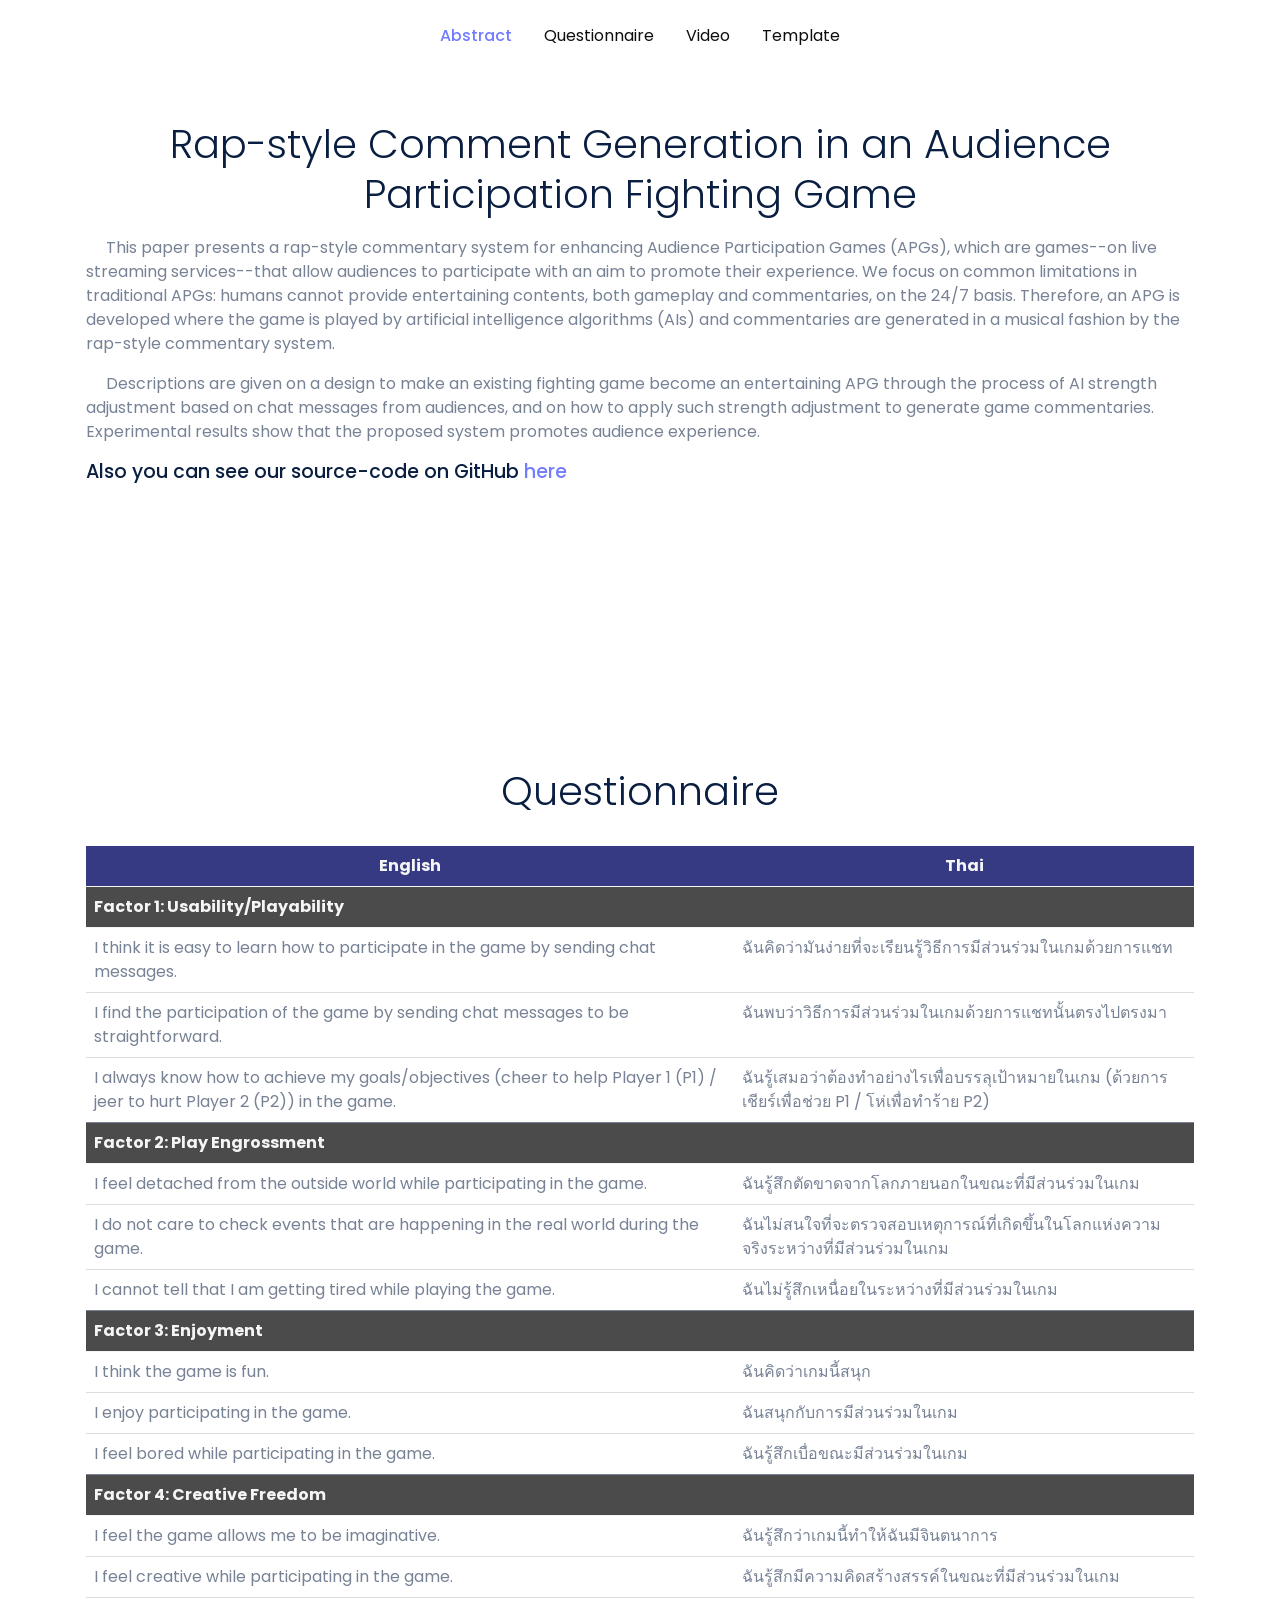
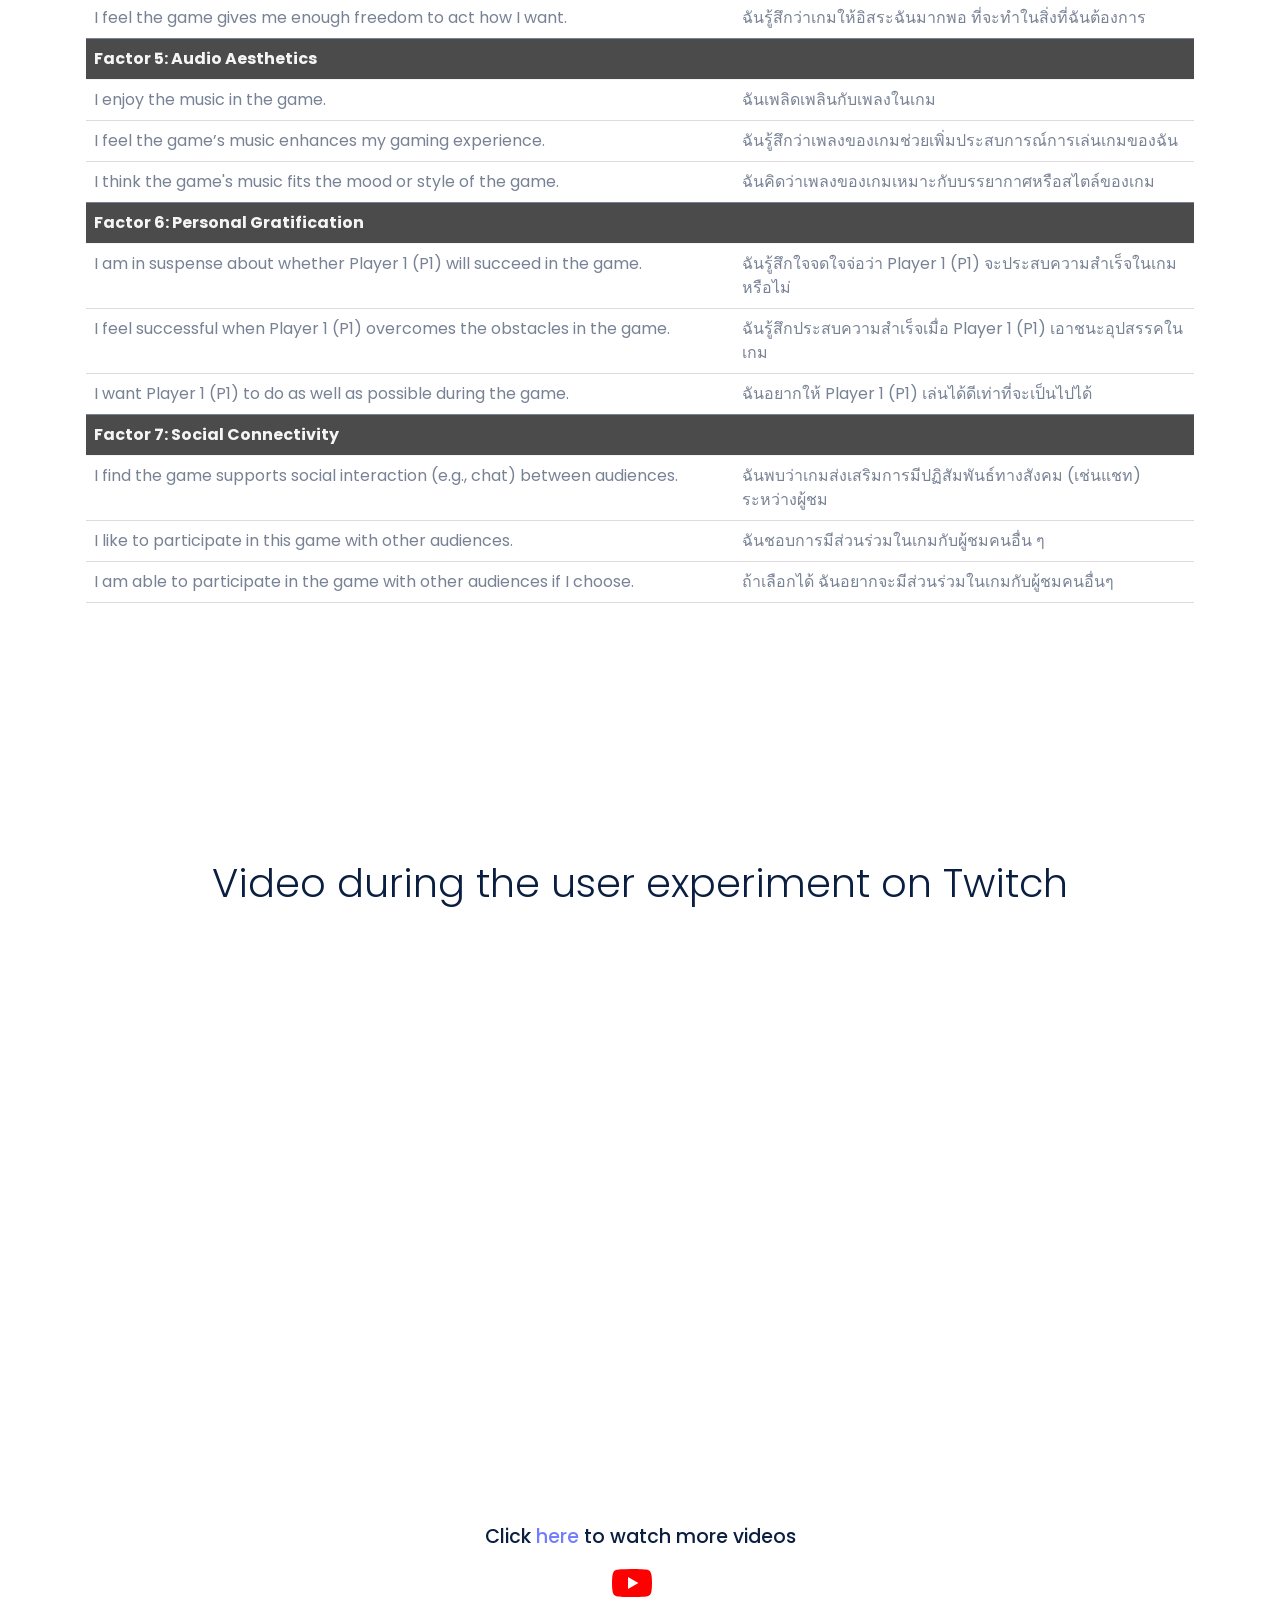
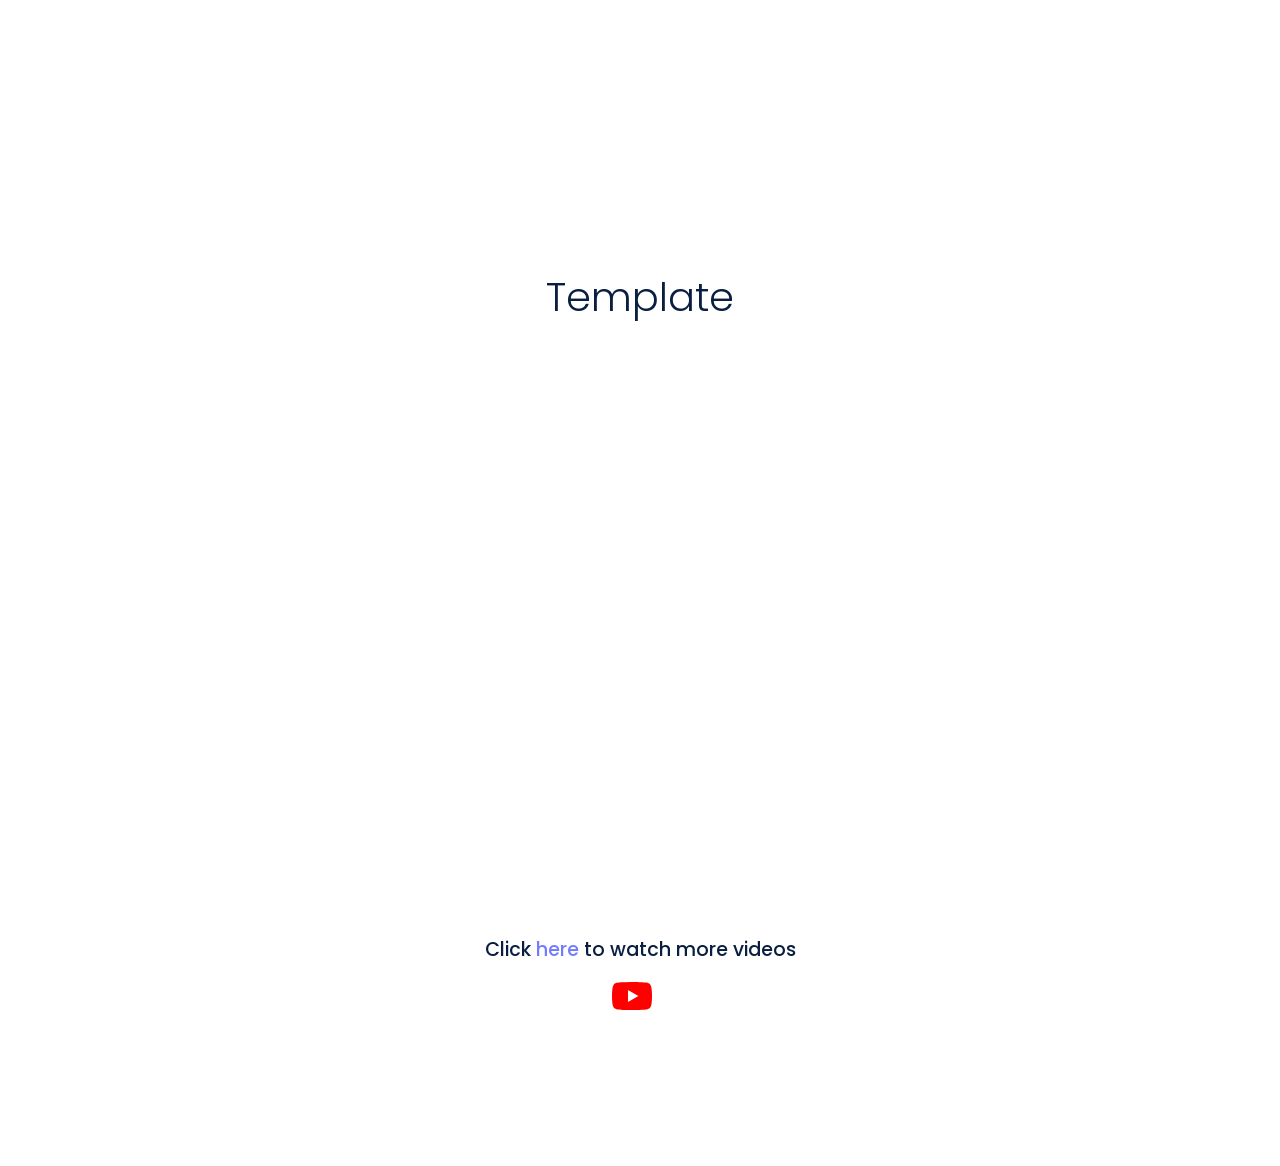
==== public/index.html @ a1d5d47d "Update index.html" ====
<!DOCTYPE html>
<html lang="en-US" dir="ltr">

  <head>
    <meta charset="utf-8">
    <meta http-equiv="X-UA-Compatible" content="IE=edge">
    <meta name="viewport" content="width=device-width, initial-scale=1">


    <!-- ===============================================-->
    <!--    Document Title-->
    <!-- ===============================================-->
    <title>Rap-style Comment Generation</title>


    <!-- ===============================================-->
    <!--    Favicons-->
    <!-- ===============================================-->
    <link rel="apple-touch-icon" sizes="180x180" href="assets/img/icons/LogoMakr-0MIOA2.png">
    <link rel="icon" type="image/png" sizes="32x32" href="assets/img/icons/LogoMakr-0MIOA2.png">
    <link rel="icon" type="image/png" sizes="16x16" href="assets/img/icons/LogoMakr-0MIOA2.png">
    <link rel="shortcut icon" type="image/x-icon" href="assets/img/icons/LogoMakr-0MIOA2.png">
    <link rel="manifest" href="assets/img/favicons/manifest.json">
    <meta name="msapplication-TileImage" content="assets/img/icons/LogoMakr-0MIOA2.png">
    <meta name="theme-color" content="#ffffff">


    <!-- ===============================================-->
    <!--    Stylesheets-->
    <!-- ===============================================-->
    <link href="assets/css/theme.css" rel="stylesheet" />


    

  </head>


  <body>

    <!-- ===============================================-->
    <!--    Main Content-->
    <!-- ===============================================-->
    <main class="main" id="top">
      <nav class="navbar navbar-expand-lg navbar-light fixed-top py-3" data-navbar-on-scroll="data-navbar-on-scroll">
          <button class="navbar-toggler collapsed" type="button" data-bs-toggle="collapse" data-bs-target="#navbarSupportedContent" aria-controls="navbarSupportedContent" aria-expanded="false" aria-label="Toggle navigation"><span class="navbar-toggler-icon"></span></button>
          <div class="collapse navbar-collapse border-top border-lg-0 mt-4 mt-lg-0" id="navbarSupportedContent">
            <ul class="navbar-nav mx-auto pt-2 pt-lg-0 font-base">
              <li class="nav-item px-2" data-anchor="data-anchor"><a class="nav-link fw-medium active" aria-current="page" href="#abstract">Abstract</a></li>
              <li class="nav-item px-2" data-anchor="data-anchor"><a class="nav-link" aria-current="page" href="#guess">Questionnaire</a></li>
              <li class="nav-item px-2" data-anchor="data-anchor"><a class="nav-link" aria-current="page" href="#demo">Video</a></li>
              <li class="nav-item px-2" data-anchor="data-anchor"><a class="nav-link" aria-current="page" href="#template">Template</a></li>
              <!--<li class="nav-item px-2" data-anchor="data-anchor"><a class="nav-link" aria-current="page" href="#result">Result</a></li>-->
            </ul>
          </div>
        </div>
      </nav>
     

      
      
      <!-- ============================================-->
      <!-- <section> begin ============================-->
      <section id="abstract">

        <div class="container">
          <div class="row">
            <div class="col-lg-15 mx-auto text-center mb-4">
              <h5 class="fw-light fs-3 fs-lg-5 lh-sm mb-3">Rap-style Comment Generation in an Audience Participation Fighting Game</h5>
              <p class="mb-3-edit">&emsp; This paper presents a rap-style commentary system for enhancing Audience Participation Games (APGs), which are games--on live streaming services--that allow audiences to participate with an aim to promote their experience. We focus on common limitations in traditional APGs: humans cannot provide entertaining contents, both gameplay and commentaries, on the 24/7 basis. Therefore, an APG is developed where the game is played by artificial intelligence algorithms (AIs) and commentaries are generated in a musical fashion by the rap-style commentary system.</p>
              <p class="mb-3-edit">&emsp; Descriptions are given on a design to make an existing fighting game become an entertaining APG through the process of AI strength adjustment based on chat messages from audiences, and on how to apply such strength adjustment to generate game commentaries. Experimental results show that the proposed system promotes audience experience.</p>
              <h5 class=mb-3-edit>Also you can see our source-code on GitHub <a class="mb-3-edit text-primary" href="https://github.com/thanatTeay/AllAPGsTJ" role="button">here</a> </h5>
              
             
            </div>
          </div>
          
        </div><!-- end of .container-->

      </section>
      <!-- <section> close ============================-->
      <!-- ============================================-->



      <!-- ============================================-->
      <!-- <section> begin ============================-->

      <section id="guess">

        <div class="container">
          <div class="col-lg-15 mx-auto text-center mb-4">
            <h5 class="fw-light fs-3 fs-lg-5 lh-sm mb-3">Questionnaire</h5>
          </div>
          <table class="table">
            <thead class="thead-blue">
              <tr>
                <th scope="col">English</th>
                <th scope="col">Thai</th>
              </tr>
              
            </thead>
            <tbody>
              <thead class="thead-dark">
                <tr>
                  <th scolspan="2" >Factor 1: Usability/Playability</th>
                  <th scolspan="2" class="text-center"></th>
                </tr>
              </thead>
              <tr>
                <td>I think it is easy to learn how to participate in the game by sending chat messages.</td>
                <td>ฉันคิดว่ามันง่ายที่จะเรียนรู้วิธีการมีส่วนร่วมในเกมด้วยการแชท</td>
              </tr>
              <tr>
                <td>I find the participation of the game by sending chat messages to be straightforward.</td>
                <td>ฉันพบว่าวิธีการมีส่วนร่วมในเกมด้วยการแชทนั้นตรงไปตรงมา</td>
              </tr>
              <tr>
                <td>I always know how to achieve my goals/objectives (cheer to help Player 1 (P1) / jeer to hurt Player 2 (P2)) in the game.</td>
                <td>ฉันรู้เสมอว่าต้องทำอย่างไรเพื่อบรรลุเป้าหมายในเกม (ด้วยการเชียร์เพื่อช่วย P1 / โห่เพื่อทำร้าย P2)</td>
              </tr>
            </tbody>

            <thead class="thead-dark">
              <tr>
                <th scolspan="2" >Factor 2: Play Engrossment</th>
                <th scolspan="2" class="text-center"></th>
                  
                
              </tr>
            </thead>
            <tbody>
              
              <tr>
                <td>I feel detached from the outside world while participating in the game.</td>
                <td>ฉันรู้สึกตัดขาดจากโลกภายนอกในขณะที่มีส่วนร่วมในเกม</td>
              </tr>
              <tr>
                <td>I do not care to check events that are happening in the real world during the game.</td>
                <td>ฉันไม่สนใจที่จะตรวจสอบเหตุการณ์ที่เกิดขึ้นในโลกแห่งความจริงระหว่างที่มีส่วนร่วมในเกม</td>
              </tr>
              <tr>
                <td>I cannot tell that I am getting tired while playing the game.</td>
                <td>ฉันไม่รู้สึกเหนื่อยในระหว่างที่มีส่วนร่วมในเกม</td>
              </tr>
            </tbody>


            <thead class="thead-dark">
              <tr>
                <th scolspan="2" >Factor 3: Enjoyment</th>
                <th scolspan="2" class="text-center"></th>
                  
                
              </tr>
            </thead>
            <tbody>
              
              <tr>
                <td>I think the game is fun.</td>
                <td>ฉันคิดว่าเกมนี้สนุก</td>
              </tr>
              <tr>
                <td>I enjoy participating in the game.</td>
                <td>ฉันสนุกกับการมีส่วนร่วมในเกม</td>
              </tr>
              <tr>
                <td>I feel bored while participating in the game.</td>
                <td>ฉันรู้สึกเบื่อขณะมีส่วนร่วมในเกม</td>
              </tr>
            </tbody>


            <thead class="thead-dark">
              <tr>
                <th scolspan="2" >Factor 4: Creative Freedom</th>
                <th scolspan="2" class="text-center"></th>
                  
                
              </tr>
            </thead>
            <tbody>
              
              <tr>
                <td>I feel the game allows me to be imaginative.</td>
                <td>ฉันรู้สึกว่าเกมนี้ทำให้ฉันมีจินตนาการ</td>
              </tr>
              <tr>
                <td>I feel creative while participating in the game.</td>
                <td>ฉันรู้สึกมีความคิดสร้างสรรค์ในขณะที่มีส่วนร่วมในเกม</td>
              </tr>
              <tr>
                <td>I feel the game gives me enough freedom to act how I want.</td>
                <td>ฉันรู้สึกว่าเกมให้อิสระฉันมากพอ ที่จะทำในสิ่งที่ฉันต้องการ</td>
              </tr>
            </tbody>

            <thead class="thead-dark">
              <tr>
                <th scolspan="2" >Factor 5: Audio Aesthetics</th>
                <th scolspan="2" class="text-center"></th>
                  
                
              </tr>
            </thead>
            <tbody>
              
              <tr>
                <td>I enjoy the music in the game.</td>
                <td>ฉันเพลิดเพลินกับเพลงในเกม</td>
              </tr>
              <tr>
                <td>I feel the game’s music enhances my gaming experience.</td>
                <td>ฉันรู้สึกว่าเพลงของเกมช่วยเพิ่มประสบการณ์การเล่นเกมของฉัน</td>
              </tr>
              <tr>
                <td>I think the game's music fits the mood or style of the game.</td>
                <td>ฉันคิดว่าเพลงของเกมเหมาะกับบรรยากาศหรือสไตล์ของเกม</td>
              </tr>
            </tbody>

            <thead class="thead-dark">
              <tr>
                <th scolspan="2" >Factor 6: Personal Gratification</th>
                <th scolspan="2" class="text-center"></th>
                  
                
              </tr>
            </thead>
            <tbody>
              
              <tr>
                <td>I am in suspense about whether Player 1 (P1) will succeed in the game.</td>
                <td>ฉันรู้สึกใจจดใจจ่อว่า Player 1 (P1) จะประสบความสำเร็จในเกมหรือไม่</td>
              </tr>
              <tr>
                <td>I feel successful when Player 1 (P1) overcomes the obstacles in the game.</td>
                <td>ฉันรู้สึกประสบความสำเร็จเมื่อ Player 1 (P1) เอาชนะอุปสรรคในเกม</td>
              </tr>
              <tr>
                <td>I want Player 1 (P1) to do as well as possible during the game.</td>
                <td>ฉันอยากให้ Player 1 (P1) เล่นได้ดีเท่าที่จะเป็นไปได้</td>
              </tr>
            </tbody>


            <thead class="thead-dark">
              <tr>
                <th scolspan="2" >Factor 7: Social Connectivity</th>
                <th scolspan="2" class="text-center"></th>
                  
                
              </tr>
            </thead>
            <tbody>
              
              <tr>
                <td>I find the game supports social interaction (e.g., chat) between audiences.</td>
                <td>ฉันพบว่าเกมส่งเสริมการมีปฏิสัมพันธ์ทางสังคม (เช่นแชท) ระหว่างผู้ชม</td>
              </tr>
              <tr>
                <td>I like to participate in this game with other audiences.</td>
                <td>ฉันชอบการมีส่วนร่วมในเกมกับผู้ชมคนอื่น ๆ</td>
              </tr>
              <tr>
                <td>I am able to participate in the game with other audiences if I choose.</td>
                <td>ถ้าเลือกได้ ฉันอยากจะมีส่วนร่วมในเกมกับผู้ชมคนอื่นๆ</td>
              </tr>
            </tbody>





          </table>

          
            
         

          
          
      



        </div>
        





      </section>







        <!-- <section> close ============================-->
      <!-- ============================================-->








      <!-- ============================================-->
      <!-- <section> begin ============================-->
      <section id="demo">

        <div class="container">
          <div class="row">
            <div class="col-lg-15 mx-auto text-center mb-4">
              <h5 class="fw-light fs-3 fs-lg-5 lh-sm mb-3">Video during the user experiment on Twitch</h5>
              <div class="containerIF">
                <iframe class="responsive-iframe"  src="https://www.youtube.com/embed/rLzp0y1yVis" title="YouTube video player" frameborder="0" allow="accelerometer; autoplay; clipboard-write; encrypted-media; gyroscope; picture-in-picture" allowfullscreen></iframe>              
              </div>
              
             <h5 class=mb-3>Click <a class="mb-3-edit text-primary" href="https://www.youtube.com/watch?v=rLzp0y1yVis&list=PLwrbb0kRyPsl2yajgKRkiQ0qLTjYb5CpH" role="button">here</a> to watch more videos </h5>
            <li class="list-inline-item me-3"><a class="text-decoration-none" href="https://www.youtube.com/watch?v=rLzp0y1yVis&list=PLwrbb0kRyPsl2yajgKRkiQ0qLTjYb5CpH">
              <svg class="bi bi-facebook text-youtube"  xmlns="http://www.w3.org/2000/svg" width="40" height="40" fill="currentColor" class="bi bi-youtube" viewBox="0 0 16 16">
                <path d="M8.051 1.999h.089c.822.003 4.987.033 6.11.335a2.01 2.01 0 0 1 1.415 1.42c.101.38.172.883.22 1.402l.01.104.022.26.008.104c.065.914.073 1.77.074 1.957v.075c-.001.194-.01 1.108-.082 2.06l-.008.105-.009.104c-.05.572-.124 1.14-.235 1.558a2.007 2.007 0 0 1-1.415 1.42c-1.16.312-5.569.334-6.18.335h-.142c-.309 0-1.587-.006-2.927-.052l-.17-.006-.087-.004-.171-.007-.171-.007c-1.11-.049-2.167-.128-2.654-.26a2.007 2.007 0 0 1-1.415-1.419c-.111-.417-.185-.986-.235-1.558L.09 9.82l-.008-.104A31.4 31.4 0 0 1 0 7.68v-.123c.002-.215.01-.958.064-1.778l.007-.103.003-.052.008-.104.022-.26.01-.104c.048-.519.119-1.023.22-1.402a2.007 2.007 0 0 1 1.415-1.42c.487-.13 1.544-.21 2.654-.26l.17-.007.172-.006.086-.003.171-.007A99.788 99.788 0 0 1 7.858 2h.193zM6.4 5.209v4.818l4.157-2.408L6.4 5.209z"/>
              </svg></a></li>
            
            </div>
           
          </div>
          
        </div><!-- end of .container-->

      </section>
      <!-- <section> close ============================-->
      <!-- ============================================-->
    
    
     <!-- ============================================-->
      <!-- <section> begin ============================-->
      <section id="template">

        <div class="container">
          <div class="row">
            <div class="col-lg-15 mx-auto text-center mb-4">
              <h5 class="fw-light fs-3 fs-lg-5 lh-sm mb-3">Template</h5>
              <div class="containerIF">
               <iframe width="1000px" src="https://docs.google.com/spreadsheets/d/e/2PACX-1vSQ8YedOpLpA4Y73E5UTiFCNYZmCq_wXehZNGK25HWAKP5BRof5p75tloUFcWiWsINu8zP2ilio8QFz/pubhtml?widget=true&amp;headers=false"></iframe>             
              </div>
              
             <h5 class=mb-3>Click <a class="mb-3-edit text-primary" href="https://www.youtube.com/watch?v=rLzp0y1yVis&list=PLwrbb0kRyPsl2yajgKRkiQ0qLTjYb5CpH" role="button">here</a> to watch more videos </h5>
            <li class="list-inline-item me-3"><a class="text-decoration-none" href="https://www.youtube.com/watch?v=rLzp0y1yVis&list=PLwrbb0kRyPsl2yajgKRkiQ0qLTjYb5CpH">
              <svg class="bi bi-facebook text-youtube"  xmlns="http://www.w3.org/2000/svg" width="40" height="40" fill="currentColor" class="bi bi-youtube" viewBox="0 0 16 16">
                <path d="M8.051 1.999h.089c.822.003 4.987.033 6.11.335a2.01 2.01 0 0 1 1.415 1.42c.101.38.172.883.22 1.402l.01.104.022.26.008.104c.065.914.073 1.77.074 1.957v.075c-.001.194-.01 1.108-.082 2.06l-.008.105-.009.104c-.05.572-.124 1.14-.235 1.558a2.007 2.007 0 0 1-1.415 1.42c-1.16.312-5.569.334-6.18.335h-.142c-.309 0-1.587-.006-2.927-.052l-.17-.006-.087-.004-.171-.007-.171-.007c-1.11-.049-2.167-.128-2.654-.26a2.007 2.007 0 0 1-1.415-1.419c-.111-.417-.185-.986-.235-1.558L.09 9.82l-.008-.104A31.4 31.4 0 0 1 0 7.68v-.123c.002-.215.01-.958.064-1.778l.007-.103.003-.052.008-.104.022-.26.01-.104c.048-.519.119-1.023.22-1.402a2.007 2.007 0 0 1 1.415-1.42c.487-.13 1.544-.21 2.654-.26l.17-.007.172-.006.086-.003.171-.007A99.788 99.788 0 0 1 7.858 2h.193zM6.4 5.209v4.818l4.157-2.408L6.4 5.209z"/>
              </svg></a></li>
            
            </div>
           
          </div>
          
        </div><!-- end of .container-->

      </section>
      <!-- <section> close ============================-->
      <!-- ============================================-->







      








      




      




    <!-- ===============================================-->
    <!--    JavaScripts-->
    <!-- ===============================================-->
    <script src="vendors/@popperjs/popper.min.js"></script>
    <script src="vendors/bootstrap/bootstrap.min.js"></script>
    <script src="vendors/is/is.min.js"></script>
    <script src="https://polyfill.io/v3/polyfill.min.js?features=window.scroll"></script>
    <script src="assets/js/theme.js"></script>

    <link href="https://fonts.googleapis.com/css2?family=Poppins:wght@200;300;400;500;600;700;800;900&amp;display=swap" rel="stylesheet">
  </body>

</html>
---- public/assets/css/theme.css ----
/* -------------------------------------------------------------------------- */
/*                                 Theme                                      */
/* -------------------------------------------------------------------------- */
/* prettier-ignore */
/* -------------------------------------------------------------------------- */
/*                                  Utilities                                 */
/* -------------------------------------------------------------------------- */
/*-----------------------------------------------
|   Bootstrap Styles
-----------------------------------------------*/
/*!
 * Bootstrap v5.0.0-alpha1 (https://getbootstrap.com/)
 * Copyright 2011-2020 The Bootstrap Authors
 * Copyright 2011-2020 Twitter, Inc.
 * Licensed under MIT (https://github.com/twbs/bootstrap/blob/main/LICENSE)
 */
:root {
  --bs-blue: #717CFF;
  --bs-indigo: #53ACF8;
  --bs-purple: #ad71ff;
  --bs-pink: #ff71c3;
  --bs-red: #ff717c;
  --bs-orange: #ff8125;
  --bs-yellow: #ffee25;
  --bs-green: #5fa500;
  --bs-teal: #00a598;
  --bs-cyan: #3EB8F4;
  --bs-white: #fff;
  --bs-gray: #C3BCC4;
  --bs-gray-dark: #B0A7B2;
  --bs-primary: #717CFF;
  --bs-secondary: #A79CA8;
  --bs-success: #5fa500;
  --bs-info: #3EB8F4;
  --bs-warning: #ffee25;
  --bs-danger: #ff717c;
  --bs-light: #F9FAFD;
  --bs-dark: #44224B;
  --bs-font-sans-serif: "Poppins", "Open Sans", -apple-system, BlinkMacSystemFont, "Segoe UI", "Helvetica Neue", Arial, sans-serif, "Apple Color Emoji", "Segoe UI Emoji", "Segoe UI Symbol";
  --bs-font-monospace: "SFMono-Regular", Menlo, Monaco, Consolas, "Liberation Mono", "Courier New", monospace;
  --bs-gradient: linear-gradient(180deg, rgba(255, 255, 255, 0.15), rgba(255, 255, 255, 0));
}

*,
*::before,
*::after {
  -webkit-box-sizing: border-box;
  box-sizing: border-box;
}

@media (prefers-reduced-motion: no-preference) {
  :root {
    scroll-behavior: smooth;
  }
}
.containerIF {
  position: relative;
  overflow: hidden;
  width: 100%;
  height: 600px;
  padding-right: var(--bs-gutter-x, 1rem);
  padding-left: var(--bs-gutter-x, 1rem);
  margin-right: auto;
  margin-left: auto;
  
  
}

.responsive-iframe {
  top: 0;
  left: 0;
  bottom: 0;
  right: 0;
  width: 100%;
  height: 100%;
}

.thead-dark {
  
    color: #F5F5F5;
    background-color: #4B4B4B;
    border-color: #4B4B4B;
  
}
.thead-blue {
  
  color: #F5F5F5;
  background-color: #353A82;
  border-color: #353A82;
  text-align: center;

}
td, th {
  border: 1px solid black;
  border-collapse: collapse;
}

body {
  margin: 0;
  font-family: "Poppins", -apple-system, BlinkMacSystemFont, "Segoe UI", "Helvetica Neue", Arial, sans-serif, "Apple Color Emoji", "Segoe UI Emoji", "Segoe UI Symbol";
  font-size: 1rem;
  font-weight: 400;
  line-height: 1.5;
  color: #778295;
  background-color: #fff;
  -webkit-text-size-adjust: 100%;
  -webkit-tap-highlight-color: rgba(0, 0, 0, 0);
}

hr {
  margin: 1rem 0;
  color: #DFDBDF;
  background-color: currentColor;
  border: 0;
  opacity: 1;
}

hr:not([size]) {
  height: 1px;
}

h1, .h1, h2, .h2, h3, .h3, h4, .h4, h5, .h5, h6, .h6 {
  margin-top: 0;
  margin-bottom: 0.5rem;
  font-family: "Poppins", "Open Sans", -apple-system, BlinkMacSystemFont, "Segoe UI", "Helvetica Neue", Arial, sans-serif, "Apple Color Emoji", "Segoe UI Emoji", "Segoe UI Symbol";
  font-weight: 500;
  line-height: 1.2;
  color: #091E40;
}

h1, .h1 {
  font-size: calc(1.37383rem + 1.48598vw);
}

@media (min-width: 1200px) {
  h1, .h1 {
    font-size: 2.48832rem;
  }
}

h2, .h2 {
  font-size: calc(1.33236rem + 0.98832vw);
}

@media (min-width: 1200px) {
  h2, .h2 {
    font-size: 2.0736rem;
  }
}

h3, .h3 {
  font-size: calc(1.2978rem + 0.5736vw);
}

@media (min-width: 1200px) {
  h3, .h3 {
    font-size: 1.728rem;
  }
}

h4, .h4 {
  font-size: calc(1.269rem + 0.228vw);
}

@media (min-width: 1200px) {
  h4, .h4 {
    font-size: 1.44rem;
  }
}

h5, .h5 {
  font-size: 1.2rem;
}

h6, .h6 {
  font-size: 0.83333rem;
}

p {
  margin-top: 0;
  margin-bottom: 1rem;
}

abbr[title],
abbr[data-bs-original-title] {
  -webkit-text-decoration: underline dotted;
  text-decoration: underline dotted;
  cursor: help;
  -webkit-text-decoration-skip-ink: none;
  text-decoration-skip-ink: none;
}

address {
  margin-bottom: 1rem;
  font-style: normal;
  line-height: inherit;
}

ol,
ul {
  padding-left: 2rem;
}

ol,
ul,
dl {
  margin-top: 0;
  margin-bottom: 1rem;
}

ol ol,
ul ul,
ol ul,
ul ol {
  margin-bottom: 0;
}

dt {
  font-weight: 700;
}

dd {
  margin-bottom: .5rem;
  margin-left: 0;
}

blockquote {
  margin: 0 0 1rem;
}

b,
strong {
  font-weight: 800;
}

small, .small {
  font-size: 75%;
}

mark, .mark {
  padding: 0.2em;
  background-color: #fcf8e3;
}

sub,
sup {
  position: relative;
  font-size: 0.75em;
  line-height: 0;
  vertical-align: baseline;
}

sub {
  bottom: -.25em;
}

sup {
  top: -.5em;
}

a {
  color: #717CFF;
  text-decoration: none;
}

a:hover {
  color: #5a63cc;
  text-decoration: underline;
}

a:not([href]):not([class]), a:not([href]):not([class]):hover {
  color: inherit;
  text-decoration: none;
}

pre,
code,
kbd,
samp {
  font-family: var(--bs-font-monospace);
  font-size: 1em;
  direction: ltr /* rtl:ignore */;
  unicode-bidi: bidi-override;
}

pre {
  display: block;
  margin-top: 0;
  margin-bottom: 1rem;
  overflow: auto;
  font-size: 75%;
}

pre code {
  font-size: inherit;
  color: inherit;
  word-break: normal;
}

code {
  font-size: 75%;
  color: #ff71c3;
  word-wrap: break-word;
}

a > code {
  color: inherit;
}

kbd {
  padding: 0.2rem 0.4rem;
  font-size: 75%;
  color: #fff;
  background-color: #A79CA8;
  border-radius: 0.625rem;
}

kbd kbd {
  padding: 0;
  font-size: 1em;
  font-weight: 700;
}

figure {
  margin: 0 0 1rem;
}

img,
svg {
  vertical-align: middle;
}

table {
  caption-side: bottom;
  border-collapse: collapse;
}

caption {
  padding-top: 0.5rem;
  padding-bottom: 0.5rem;
  color: #CCC6CD;
  text-align: left;
}

th {
  text-align: inherit;
  text-align: -webkit-match-parent;
}

thead,
tbody,
tfoot,
tr,
td,
th {
  border-color: inherit;
  border-style: solid;
  border-width: 0;
}

label {
  display: inline-block;
}

button {
  border-radius: 0;
}

button:focus:not(:focus-visible) {
  outline: 0;
}

input,
button,
select,
optgroup,
textarea {
  margin: 0;
  font-family: inherit;
  font-size: inherit;
  line-height: inherit;
}

button,
select {
  text-transform: none;
}

[role="button"] {
  cursor: pointer;
}

select {
  word-wrap: normal;
}

select:disabled {
  opacity: 1;
}

[list]::-webkit-calendar-picker-indicator {
  display: none;
}

button,
[type="button"],
[type="reset"],
[type="submit"] {
  -webkit-appearance: button;
}

button:not(:disabled),
[type="button"]:not(:disabled),
[type="reset"]:not(:disabled),
[type="submit"]:not(:disabled) {
  cursor: pointer;
}

::-moz-focus-inner {
  padding: 0;
  border-style: none;
}

textarea {
  resize: vertical;
}

fieldset {
  min-width: 0;
  padding: 0;
  margin: 0;
  border: 0;
}

legend {
  float: left;
  width: 100%;
  padding: 0;
  margin-bottom: 0.5rem;
  font-size: calc(1.275rem + 0.3vw);
  line-height: inherit;
}

@media (min-width: 1200px) {
  legend {
    font-size: 1.5rem;
  }
}

legend + * {
  clear: left;
}

::-webkit-datetime-edit-fields-wrapper,
::-webkit-datetime-edit-text,
::-webkit-datetime-edit-minute,
::-webkit-datetime-edit-hour-field,
::-webkit-datetime-edit-day-field,
::-webkit-datetime-edit-month-field,
::-webkit-datetime-edit-year-field {
  padding: 0;
}

::-webkit-inner-spin-button {
  height: auto;
}

[type="search"] {
  outline-offset: -2px;
  -webkit-appearance: textfield;
}

/* rtl:raw:
[type="tel"],
[type="url"],
[type="email"],
[type="number"] {
  direction: ltr;
}
*/
::-webkit-search-decoration {
  -webkit-appearance: none;
}

::-webkit-color-swatch-wrapper {
  padding: 0;
}

::file-selector-button {
  font: inherit;
}

::-webkit-file-upload-button {
  font: inherit;
  -webkit-appearance: button;
}

output {
  display: inline-block;
}

iframe {
  border: 0;
}

summary {
  display: list-item;
  cursor: pointer;
}

progress {
  vertical-align: baseline;
}

[hidden] {
  display: none !important;
}

.lead {
  font-size: 1.2rem;
  font-weight: 400;
}

.display-1 {
  font-size: calc(1.55498rem + 3.65978vw);
  font-weight: 900;
  line-height: 1;
}

@media (min-width: 1200px) {
  .display-1 {
    font-size: 4.29982rem;
  }
}

.display-2 {
  font-size: calc(1.48332rem + 2.79982vw);
  font-weight: 900;
  line-height: 1;
}

@media (min-width: 1200px) {
  .display-2 {
    font-size: 3.58318rem;
  }
}

.display-3 {
  font-size: calc(1.4236rem + 2.08318vw);
  font-weight: 900;
  line-height: 1;
}

@media (min-width: 1200px) {
  .display-3 {
    font-size: 2.98598rem;
  }
}

.display-4 {
  font-size: calc(1.37383rem + 1.48598vw);
  font-weight: 900;
  line-height: 1;
}

@media (min-width: 1200px) {
  .display-4 {
    font-size: 2.48832rem;
  }
}

.display-5 {
  font-size: calc(1.33236rem + 0.98832vw);
  font-weight: 900;
  line-height: 1;
}

@media (min-width: 1200px) {
  .display-5 {
    font-size: 2.0736rem;
  }
}

.display-6 {
  font-size: calc(1.2978rem + 0.5736vw);
  font-weight: 900;
  line-height: 1;
}

@media (min-width: 1200px) {
  .display-6 {
    font-size: 1.728rem;
  }
}

.list-unstyled {
  padding-left: 0;
  list-style: none;
}

.list-inline {
  padding-left: 0;
  list-style: none;
}

.list-inline-item {
  display: inline-block;
}

.list-inline-item:not(:last-child) {
  margin-right: 0.5rem;
}

.initialism {
  font-size: 75%;
  text-transform: uppercase;
}

.blockquote {
  margin-bottom: 1rem;
  font-size: 1.2rem;
}

.blockquote > :last-child {
  margin-bottom: 0;
}

.blockquote-footer {
  margin-top: -1rem;
  margin-bottom: 1rem;
  font-size: 75%;
  color: #C3BCC4;
}

.blockquote-footer::before {
  content: "\2014\00A0";
}

.img-fluid {
  max-width: 100%;
  height: auto;
}

.img-thumbnail {
  padding: 0.25rem;
  background-color: #fff;
  border: 1px solid #DFDBDF;
  border-radius: 0.25rem;
  max-width: 100%;
  height: auto;
}

.figure {
  display: inline-block;
}

.figure-img {
  margin-bottom: 0.5rem;
  line-height: 1;
}

.figure-caption {
  font-size: 75%;
  color: #C3BCC4;
}

.container,
.container-fluid,
.container-sm,
.container-md,
.container-lg,
.container-xl,
.container-xxl {
  width: 100%;
  padding-right: var(--bs-gutter-x, 1rem);
  padding-left: var(--bs-gutter-x, 1rem);
  margin-right: auto;
  margin-left: auto;
  
}


@media (max-width: 576px) {
  .containerIF{
    max-height: 200px;
  }
  .container, .container-sm {
    max-width: 540px;
  }
}

@media (min-width: 768px) {
  .container, .container-sm, .container-md {
    max-width: 720px;
  }
}

@media (min-width: 992px) {
  .container, .container-sm, .container-md, .container-lg {
    max-width: 960px;
  }
}

@media (min-width: 1200px) {
  .container, .container-sm, .container-md, .container-lg, .container-xl {
    max-width: 1140px;
  }
}

@media (min-width: 1540px) {
  .container, .container-sm, .container-md, .container-lg, .container-xl, .container-xxl {
    max-width: 1480px;
  }
}

.row {
  --bs-gutter-x: 2rem;
  --bs-gutter-y: 0;
  display: -webkit-box;
  display: -ms-flexbox;
  display: flex;
  -ms-flex-wrap: wrap;
  flex-wrap: wrap;
  margin-top: calc(var(--bs-gutter-y) * -1);
  margin-right: calc(var(--bs-gutter-x) / -2);
  margin-left: calc(var(--bs-gutter-x) / -2);
}

.row > * {
  -ms-flex-negative: 0;
  flex-shrink: 0;
  width: 100%;
  max-width: 100%;
  padding-right: calc(var(--bs-gutter-x) / 2);
  padding-left: calc(var(--bs-gutter-x) / 2);
  margin-top: var(--bs-gutter-y);
}

.col {
  -webkit-box-flex: 1;
  -ms-flex: 1 0 0%;
  flex: 1 0 0%;
}

.row-cols-auto > * {
  -webkit-box-flex: 0;
  -ms-flex: 0 0 auto;
  flex: 0 0 auto;
  width: auto;
}

.row-cols-1 > * {
  -webkit-box-flex: 0;
  -ms-flex: 0 0 auto;
  flex: 0 0 auto;
  width: 100%;
}

.row-cols-2 > * {
  -webkit-box-flex: 0;
  -ms-flex: 0 0 auto;
  flex: 0 0 auto;
  width: 50%;
}

.row-cols-3 > * {
  -webkit-box-flex: 0;
  -ms-flex: 0 0 auto;
  flex: 0 0 auto;
  width: 33.33333%;
}

.row-cols-4 > * {
  -webkit-box-flex: 0;
  -ms-flex: 0 0 auto;
  flex: 0 0 auto;
  width: 25%;
}

.row-cols-5 > * {
  -webkit-box-flex: 0;
  -ms-flex: 0 0 auto;
  flex: 0 0 auto;
  width: 20%;
}

.row-cols-6 > * {
  -webkit-box-flex: 0;
  -ms-flex: 0 0 auto;
  flex: 0 0 auto;
  width: 16.66667%;
}

.col-auto {
  -webkit-box-flex: 0;
  -ms-flex: 0 0 auto;
  flex: 0 0 auto;
  width: auto;
}

.col-1 {
  -webkit-box-flex: 0;
  -ms-flex: 0 0 auto;
  flex: 0 0 auto;
  width: 8.33333%;
}

.col-2 {
  -webkit-box-flex: 0;
  -ms-flex: 0 0 auto;
  flex: 0 0 auto;
  width: 16.66667%;
}

.col-3 {
  -webkit-box-flex: 0;
  -ms-flex: 0 0 auto;
  flex: 0 0 auto;
  width: 25%;
}

.col-4 {
  -webkit-box-flex: 0;
  -ms-flex: 0 0 auto;
  flex: 0 0 auto;
  width: 33.33333%;
}

.col-5 {
  -webkit-box-flex: 0;
  -ms-flex: 0 0 auto;
  flex: 0 0 auto;
  width: 41.66667%;
}

.col-6 {
  -webkit-box-flex: 0;
  -ms-flex: 0 0 auto;
  flex: 0 0 auto;
  width: 50%;
}

.col-7 {
  -webkit-box-flex: 0;
  -ms-flex: 0 0 auto;
  flex: 0 0 auto;
  width: 58.33333%;
}

.col-8 {
  -webkit-box-flex: 0;
  -ms-flex: 0 0 auto;
  flex: 0 0 auto;
  width: 66.66667%;
}

.col-9 {
  -webkit-box-flex: 0;
  -ms-flex: 0 0 auto;
  flex: 0 0 auto;
  width: 75%;
}

.col-10 {
  -webkit-box-flex: 0;
  -ms-flex: 0 0 auto;
  flex: 0 0 auto;
  width: 83.33333%;
}

.col-11 {
  -webkit-box-flex: 0;
  -ms-flex: 0 0 auto;
  flex: 0 0 auto;
  width: 91.66667%;
}

.col-12 {
  -webkit-box-flex: 0;
  -ms-flex: 0 0 auto;
  flex: 0 0 auto;
  width: 100%;
}

.offset-1 {
  margin-left: 8.33333%;
}

.offset-2 {
  margin-left: 16.66667%;
}

.offset-3 {
  margin-left: 25%;
}

.offset-4 {
  margin-left: 33.33333%;
}

.offset-5 {
  margin-left: 41.66667%;
}

.offset-6 {
  margin-left: 50%;
}

.offset-7 {
  margin-left: 58.33333%;
}

.offset-8 {
  margin-left: 66.66667%;
}

.offset-9 {
  margin-left: 75%;
}

.offset-10 {
  margin-left: 83.33333%;
}

.offset-11 {
  margin-left: 91.66667%;
}

.g-0,
.gx-0 {
  --bs-gutter-x: 0;
}

.g-0,
.gy-0 {
  --bs-gutter-y: 0;
}

.g-1,
.gx-1 {
  --bs-gutter-x: 0.25rem;
}

.g-1,
.gy-1 {
  --bs-gutter-y: 0.25rem;
}

.g-2,
.gx-2 {
  --bs-gutter-x: 0.5rem;
}

.g-2,
.gy-2 {
  --bs-gutter-y: 0.5rem;
}

.g-3,
.gx-3 {
  --bs-gutter-x: 1rem;
}

.g-3,
.gy-3 {
  --bs-gutter-y: 1rem;
}

.g-4,
.gx-4 {
  --bs-gutter-x: 1.8rem;
}

.g-4,
.gy-4 {
  --bs-gutter-y: 1.8rem;
}

.g-5,
.gx-5 {
  --bs-gutter-x: 3rem;
}

.g-5,
.gy-5 {
  --bs-gutter-y: 3rem;
}

.g-6,
.gx-6 {
  --bs-gutter-x: 4rem;
}

.g-6,
.gy-6 {
  --bs-gutter-y: 4rem;
}

.g-7,
.gx-7 {
  --bs-gutter-x: 5rem;
}

.g-7,
.gy-7 {
  --bs-gutter-y: 5rem;
}

.g-8,
.gx-8 {
  --bs-gutter-x: 7.5rem;
}

.g-8,
.gy-8 {
  --bs-gutter-y: 7.5rem;
}

.g-9,
.gx-9 {
  --bs-gutter-x: 10rem;
}

.g-9,
.gy-9 {
  --bs-gutter-y: 10rem;
}

.g-10,
.gx-10 {
  --bs-gutter-x: 12.5rem;
}

.g-10,
.gy-10 {
  --bs-gutter-y: 12.5rem;
}

.g-11,
.gx-11 {
  --bs-gutter-x: 15rem;
}

.g-11,
.gy-11 {
  --bs-gutter-y: 15rem;
}

@media (min-width: 576px) {
  .col-sm {
    -webkit-box-flex: 1;
    -ms-flex: 1 0 0%;
    flex: 1 0 0%;
  }
  .row-cols-sm-auto > * {
    -webkit-box-flex: 0;
    -ms-flex: 0 0 auto;
    flex: 0 0 auto;
    width: auto;
  }
  .row-cols-sm-1 > * {
    -webkit-box-flex: 0;
    -ms-flex: 0 0 auto;
    flex: 0 0 auto;
    width: 100%;
  }
  .row-cols-sm-2 > * {
    -webkit-box-flex: 0;
    -ms-flex: 0 0 auto;
    flex: 0 0 auto;
    width: 50%;
  }
  .row-cols-sm-3 > * {
    -webkit-box-flex: 0;
    -ms-flex: 0 0 auto;
    flex: 0 0 auto;
    width: 33.33333%;
  }
  .row-cols-sm-4 > * {
    -webkit-box-flex: 0;
    -ms-flex: 0 0 auto;
    flex: 0 0 auto;
    width: 25%;
  }
  .row-cols-sm-5 > * {
    -webkit-box-flex: 0;
    -ms-flex: 0 0 auto;
    flex: 0 0 auto;
    width: 20%;
  }
  .row-cols-sm-6 > * {
    -webkit-box-flex: 0;
    -ms-flex: 0 0 auto;
    flex: 0 0 auto;
    width: 16.66667%;
  }
  .col-sm-auto {
    -webkit-box-flex: 0;
    -ms-flex: 0 0 auto;
    flex: 0 0 auto;
    width: auto;
  }
  .col-sm-1 {
    -webkit-box-flex: 0;
    -ms-flex: 0 0 auto;
    flex: 0 0 auto;
    width: 8.33333%;
  }
  .col-sm-2 {
    -webkit-box-flex: 0;
    -ms-flex: 0 0 auto;
    flex: 0 0 auto;
    width: 16.66667%;
  }
  .col-sm-3 {
    -webkit-box-flex: 0;
    -ms-flex: 0 0 auto;
    flex: 0 0 auto;
    width: 25%;
  }
  .col-sm-4 {
    -webkit-box-flex: 0;
    -ms-flex: 0 0 auto;
    flex: 0 0 auto;
    width: 33.33333%;
  }
  .col-sm-5 {
    -webkit-box-flex: 0;
    -ms-flex: 0 0 auto;
    flex: 0 0 auto;
    width: 41.66667%;
  }
  .col-sm-6 {
    -webkit-box-flex: 0;
    -ms-flex: 0 0 auto;
    flex: 0 0 auto;
    width: 50%;
  }
  .col-sm-7 {
    -webkit-box-flex: 0;
    -ms-flex: 0 0 auto;
    flex: 0 0 auto;
    width: 58.33333%;
  }
  .col-sm-8 {
    -webkit-box-flex: 0;
    -ms-flex: 0 0 auto;
    flex: 0 0 auto;
    width: 66.66667%;
  }
  .col-sm-9 {
    -webkit-box-flex: 0;
    -ms-flex: 0 0 auto;
    flex: 0 0 auto;
    width: 75%;
  }
  .col-sm-10 {
    -webkit-box-flex: 0;
    -ms-flex: 0 0 auto;
    flex: 0 0 auto;
    width: 83.33333%;
  }
  .col-sm-11 {
    -webkit-box-flex: 0;
    -ms-flex: 0 0 auto;
    flex: 0 0 auto;
    width: 91.66667%;
  }
  .col-sm-12 {
    -webkit-box-flex: 0;
    -ms-flex: 0 0 auto;
    flex: 0 0 auto;
    width: 100%;
  }
  .offset-sm-0 {
    margin-left: 0;
  }
  .offset-sm-1 {
    margin-left: 8.33333%;
  }
  .offset-sm-2 {
    margin-left: 16.66667%;
  }
  .offset-sm-3 {
    margin-left: 25%;
  }
  .offset-sm-4 {
    margin-left: 33.33333%;
  }
  .offset-sm-5 {
    margin-left: 41.66667%;
  }
  .offset-sm-6 {
    margin-left: 50%;
  }
  .offset-sm-7 {
    margin-left: 58.33333%;
  }
  .offset-sm-8 {
    margin-left: 66.66667%;
  }
  .offset-sm-9 {
    margin-left: 75%;
  }
  .offset-sm-10 {
    margin-left: 83.33333%;
  }
  .offset-sm-11 {
    margin-left: 91.66667%;
  }
  .g-sm-0,
  .gx-sm-0 {
    --bs-gutter-x: 0;
  }
  .g-sm-0,
  .gy-sm-0 {
    --bs-gutter-y: 0;
  }
  .g-sm-1,
  .gx-sm-1 {
    --bs-gutter-x: 0.25rem;
  }
  .g-sm-1,
  .gy-sm-1 {
    --bs-gutter-y: 0.25rem;
  }
  .g-sm-2,
  .gx-sm-2 {
    --bs-gutter-x: 0.5rem;
  }
  .g-sm-2,
  .gy-sm-2 {
    --bs-gutter-y: 0.5rem;
  }
  .g-sm-3,
  .gx-sm-3 {
    --bs-gutter-x: 1rem;
  }
  .g-sm-3,
  .gy-sm-3 {
    --bs-gutter-y: 1rem;
  }
  .g-sm-4,
  .gx-sm-4 {
    --bs-gutter-x: 1.8rem;
  }
  .g-sm-4,
  .gy-sm-4 {
    --bs-gutter-y: 1.8rem;
  }
  .g-sm-5,
  .gx-sm-5 {
    --bs-gutter-x: 3rem;
  }
  .g-sm-5,
  .gy-sm-5 {
    --bs-gutter-y: 3rem;
  }
  .g-sm-6,
  .gx-sm-6 {
    --bs-gutter-x: 4rem;
  }
  .g-sm-6,
  .gy-sm-6 {
    --bs-gutter-y: 4rem;
  }
  .g-sm-7,
  .gx-sm-7 {
    --bs-gutter-x: 5rem;
  }
  .g-sm-7,
  .gy-sm-7 {
    --bs-gutter-y: 5rem;
  }
  .g-sm-8,
  .gx-sm-8 {
    --bs-gutter-x: 7.5rem;
  }
  .g-sm-8,
  .gy-sm-8 {
    --bs-gutter-y: 7.5rem;
  }
  .g-sm-9,
  .gx-sm-9 {
    --bs-gutter-x: 10rem;
  }
  .g-sm-9,
  .gy-sm-9 {
    --bs-gutter-y: 10rem;
  }
  .g-sm-10,
  .gx-sm-10 {
    --bs-gutter-x: 12.5rem;
  }
  .g-sm-10,
  .gy-sm-10 {
    --bs-gutter-y: 12.5rem;
  }
  .g-sm-11,
  .gx-sm-11 {
    --bs-gutter-x: 15rem;
  }
  .g-sm-11,
  .gy-sm-11 {
    --bs-gutter-y: 15rem;
  }
}

@media (min-width: 768px) {
  .col-md {
    -webkit-box-flex: 1;
    -ms-flex: 1 0 0%;
    flex: 1 0 0%;
  }
  .row-cols-md-auto > * {
    -webkit-box-flex: 0;
    -ms-flex: 0 0 auto;
    flex: 0 0 auto;
    width: auto;
  }
  .row-cols-md-1 > * {
    -webkit-box-flex: 0;
    -ms-flex: 0 0 auto;
    flex: 0 0 auto;
    width: 100%;
  }
  .row-cols-md-2 > * {
    -webkit-box-flex: 0;
    -ms-flex: 0 0 auto;
    flex: 0 0 auto;
    width: 50%;
  }
  .row-cols-md-3 > * {
    -webkit-box-flex: 0;
    -ms-flex: 0 0 auto;
    flex: 0 0 auto;
    width: 33.33333%;
  }
  .row-cols-md-4 > * {
    -webkit-box-flex: 0;
    -ms-flex: 0 0 auto;
    flex: 0 0 auto;
    width: 25%;
  }
  .row-cols-md-5 > * {
    -webkit-box-flex: 0;
    -ms-flex: 0 0 auto;
    flex: 0 0 auto;
    width: 20%;
  }
  .row-cols-md-6 > * {
    -webkit-box-flex: 0;
    -ms-flex: 0 0 auto;
    flex: 0 0 auto;
    width: 16.66667%;
  }
  .col-md-auto {
    -webkit-box-flex: 0;
    -ms-flex: 0 0 auto;
    flex: 0 0 auto;
    width: auto;
  }
  .col-md-1 {
    -webkit-box-flex: 0;
    -ms-flex: 0 0 auto;
    flex: 0 0 auto;
    width: 8.33333%;
  }
  .col-md-2 {
    -webkit-box-flex: 0;
    -ms-flex: 0 0 auto;
    flex: 0 0 auto;
    width: 16.66667%;
  }
  .col-md-3 {
    -webkit-box-flex: 0;
    -ms-flex: 0 0 auto;
    flex: 0 0 auto;
    width: 25%;
  }
  .col-md-4 {
    -webkit-box-flex: 0;
    -ms-flex: 0 0 auto;
    flex: 0 0 auto;
    width: 33.33333%;
  }
  .col-md-5 {
    -webkit-box-flex: 0;
    -ms-flex: 0 0 auto;
    flex: 0 0 auto;
    width: 41.66667%;
  }
  .col-md-6 {
    -webkit-box-flex: 0;
    -ms-flex: 0 0 auto;
    flex: 0 0 auto;
    width: 50%;
  }
  .col-md-7 {
    -webkit-box-flex: 0;
    -ms-flex: 0 0 auto;
    flex: 0 0 auto;
    width: 58.33333%;
  }
  .col-md-8 {
    -webkit-box-flex: 0;
    -ms-flex: 0 0 auto;
    flex: 0 0 auto;
    width: 66.66667%;
  }
  .col-md-9 {
    -webkit-box-flex: 0;
    -ms-flex: 0 0 auto;
    flex: 0 0 auto;
    width: 75%;
  }
  .col-md-10 {
    -webkit-box-flex: 0;
    -ms-flex: 0 0 auto;
    flex: 0 0 auto;
    width: 83.33333%;
  }
  .col-md-11 {
    -webkit-box-flex: 0;
    -ms-flex: 0 0 auto;
    flex: 0 0 auto;
    width: 91.66667%;
  }
  .col-md-12 {
    -webkit-box-flex: 0;
    -ms-flex: 0 0 auto;
    flex: 0 0 auto;
    width: 100%;
  }
  .offset-md-0 {
    margin-left: 0;
  }
  .offset-md-1 {
    margin-left: 8.33333%;
  }
  .offset-md-2 {
    margin-left: 16.66667%;
  }
  .offset-md-3 {
    margin-left: 25%;
  }
  .offset-md-4 {
    margin-left: 33.33333%;
  }
  .offset-md-5 {
    margin-left: 41.66667%;
  }
  .offset-md-6 {
    margin-left: 50%;
  }
  .offset-md-7 {
    margin-left: 58.33333%;
  }
  .offset-md-8 {
    margin-left: 66.66667%;
  }
  .offset-md-9 {
    margin-left: 75%;
  }
  .offset-md-10 {
    margin-left: 83.33333%;
  }
  .offset-md-11 {
    margin-left: 91.66667%;
  }
  .g-md-0,
  .gx-md-0 {
    --bs-gutter-x: 0;
  }
  .g-md-0,
  .gy-md-0 {
    --bs-gutter-y: 0;
  }
  .g-md-1,
  .gx-md-1 {
    --bs-gutter-x: 0.25rem;
  }
  .g-md-1,
  .gy-md-1 {
    --bs-gutter-y: 0.25rem;
  }
  .g-md-2,
  .gx-md-2 {
    --bs-gutter-x: 0.5rem;
  }
  .g-md-2,
  .gy-md-2 {
    --bs-gutter-y: 0.5rem;
  }
  .g-md-3,
  .gx-md-3 {
    --bs-gutter-x: 1rem;
  }
  .g-md-3,
  .gy-md-3 {
    --bs-gutter-y: 1rem;
  }
  .g-md-4,
  .gx-md-4 {
    --bs-gutter-x: 1.8rem;
  }
  .g-md-4,
  .gy-md-4 {
    --bs-gutter-y: 1.8rem;
  }
  .g-md-5,
  .gx-md-5 {
    --bs-gutter-x: 3rem;
  }
  .g-md-5,
  .gy-md-5 {
    --bs-gutter-y: 3rem;
  }
  .g-md-6,
  .gx-md-6 {
    --bs-gutter-x: 4rem;
  }
  .g-md-6,
  .gy-md-6 {
    --bs-gutter-y: 4rem;
  }
  .g-md-7,
  .gx-md-7 {
    --bs-gutter-x: 5rem;
  }
  .g-md-7,
  .gy-md-7 {
    --bs-gutter-y: 5rem;
  }
  .g-md-8,
  .gx-md-8 {
    --bs-gutter-x: 7.5rem;
  }
  .g-md-8,
  .gy-md-8 {
    --bs-gutter-y: 7.5rem;
  }
  .g-md-9,
  .gx-md-9 {
    --bs-gutter-x: 10rem;
  }
  .g-md-9,
  .gy-md-9 {
    --bs-gutter-y: 10rem;
  }
  .g-md-10,
  .gx-md-10 {
    --bs-gutter-x: 12.5rem;
  }
  .g-md-10,
  .gy-md-10 {
    --bs-gutter-y: 12.5rem;
  }
  .g-md-11,
  .gx-md-11 {
    --bs-gutter-x: 15rem;
  }
  .g-md-11,
  .gy-md-11 {
    --bs-gutter-y: 15rem;
  }
}

@media (min-width: 992px) {
  .col-lg {
    -webkit-box-flex: 1;
    -ms-flex: 1 0 0%;
    flex: 1 0 0%;
  }
  .row-cols-lg-auto > * {
    -webkit-box-flex: 0;
    -ms-flex: 0 0 auto;
    flex: 0 0 auto;
    width: auto;
  }
  .row-cols-lg-1 > * {
    -webkit-box-flex: 0;
    -ms-flex: 0 0 auto;
    flex: 0 0 auto;
    width: 100%;
  }
  .row-cols-lg-2 > * {
    -webkit-box-flex: 0;
    -ms-flex: 0 0 auto;
    flex: 0 0 auto;
    width: 50%;
  }
  .row-cols-lg-3 > * {
    -webkit-box-flex: 0;
    -ms-flex: 0 0 auto;
    flex: 0 0 auto;
    width: 33.33333%;
  }
  .row-cols-lg-4 > * {
    -webkit-box-flex: 0;
    -ms-flex: 0 0 auto;
    flex: 0 0 auto;
    width: 25%;
  }
  .row-cols-lg-5 > * {
    -webkit-box-flex: 0;
    -ms-flex: 0 0 auto;
    flex: 0 0 auto;
    width: 20%;
  }
  .row-cols-lg-6 > * {
    -webkit-box-flex: 0;
    -ms-flex: 0 0 auto;
    flex: 0 0 auto;
    width: 16.66667%;
  }
  .col-lg-auto {
    -webkit-box-flex: 0;
    -ms-flex: 0 0 auto;
    flex: 0 0 auto;
    width: auto;
  }
  .col-lg-1 {
    -webkit-box-flex: 0;
    -ms-flex: 0 0 auto;
    flex: 0 0 auto;
    width: 8.33333%;
  }
  .col-lg-2 {
    -webkit-box-flex: 0;
    -ms-flex: 0 0 auto;
    flex: 0 0 auto;
    width: 16.66667%;
  }
  .col-lg-3 {
    -webkit-box-flex: 0;
    -ms-flex: 0 0 auto;
    flex: 0 0 auto;
    width: 25%;
  }
  .col-lg-4 {
    -webkit-box-flex: 0;
    -ms-flex: 0 0 auto;
    flex: 0 0 auto;
    width: 33.33333%;
  }
  .col-lg-5 {
    -webkit-box-flex: 0;
    -ms-flex: 0 0 auto;
    flex: 0 0 auto;
    width: 41.66667%;
  }
  .col-lg-6 {
    -webkit-box-flex: 0;
    -ms-flex: 0 0 auto;
    flex: 0 0 auto;
    width: 50%;
  }
  .col-lg-7 {
    -webkit-box-flex: 0;
    -ms-flex: 0 0 auto;
    flex: 0 0 auto;
    width: 58.33333%;
  }
  .col-lg-8 {
    -webkit-box-flex: 0;
    -ms-flex: 0 0 auto;
    flex: 0 0 auto;
    width: 66.66667%;
  }
  .col-lg-9 {
    -webkit-box-flex: 0;
    -ms-flex: 0 0 auto;
    flex: 0 0 auto;
    width: 75%;
  }
  .col-lg-10 {
    -webkit-box-flex: 0;
    -ms-flex: 0 0 auto;
    flex: 0 0 auto;
    width: 83.33333%;
  }
  .col-lg-11 {
    -webkit-box-flex: 0;
    -ms-flex: 0 0 auto;
    flex: 0 0 auto;
    width: 91.66667%;
  }
  .col-lg-12 {
    -webkit-box-flex: 0;
    -ms-flex: 0 0 auto;
    flex: 0 0 auto;
    width: 100%;
  }
  .offset-lg-0 {
    margin-left: 0;
  }
  .offset-lg-1 {
    margin-left: 8.33333%;
  }
  .offset-lg-2 {
    margin-left: 16.66667%;
  }
  .offset-lg-3 {
    margin-left: 25%;
  }
  .offset-lg-4 {
    margin-left: 33.33333%;
  }
  .offset-lg-5 {
    margin-left: 41.66667%;
  }
  .offset-lg-6 {
    margin-left: 50%;
  }
  .offset-lg-7 {
    margin-left: 58.33333%;
  }
  .offset-lg-8 {
    margin-left: 66.66667%;
  }
  .offset-lg-9 {
    margin-left: 75%;
  }
  .offset-lg-10 {
    margin-left: 83.33333%;
  }
  .offset-lg-11 {
    margin-left: 91.66667%;
  }
  .g-lg-0,
  .gx-lg-0 {
    --bs-gutter-x: 0;
  }
  .g-lg-0,
  .gy-lg-0 {
    --bs-gutter-y: 0;
  }
  .g-lg-1,
  .gx-lg-1 {
    --bs-gutter-x: 0.25rem;
  }
  .g-lg-1,
  .gy-lg-1 {
    --bs-gutter-y: 0.25rem;
  }
  .g-lg-2,
  .gx-lg-2 {
    --bs-gutter-x: 0.5rem;
  }
  .g-lg-2,
  .gy-lg-2 {
    --bs-gutter-y: 0.5rem;
  }
  .g-lg-3,
  .gx-lg-3 {
    --bs-gutter-x: 1rem;
  }
  .g-lg-3,
  .gy-lg-3 {
    --bs-gutter-y: 1rem;
  }
  .g-lg-4,
  .gx-lg-4 {
    --bs-gutter-x: 1.8rem;
  }
  .g-lg-4,
  .gy-lg-4 {
    --bs-gutter-y: 1.8rem;
  }
  .g-lg-5,
  .gx-lg-5 {
    --bs-gutter-x: 3rem;
  }
  .g-lg-5,
  .gy-lg-5 {
    --bs-gutter-y: 3rem;
  }
  .g-lg-6,
  .gx-lg-6 {
    --bs-gutter-x: 4rem;
  }
  .g-lg-6,
  .gy-lg-6 {
    --bs-gutter-y: 4rem;
  }
  .g-lg-7,
  .gx-lg-7 {
    --bs-gutter-x: 5rem;
  }
  .g-lg-7,
  .gy-lg-7 {
    --bs-gutter-y: 5rem;
  }
  .g-lg-8,
  .gx-lg-8 {
    --bs-gutter-x: 7.5rem;
  }
  .g-lg-8,
  .gy-lg-8 {
    --bs-gutter-y: 7.5rem;
  }
  .g-lg-9,
  .gx-lg-9 {
    --bs-gutter-x: 10rem;
  }
  .g-lg-9,
  .gy-lg-9 {
    --bs-gutter-y: 10rem;
  }
  .g-lg-10,
  .gx-lg-10 {
    --bs-gutter-x: 12.5rem;
  }
  .g-lg-10,
  .gy-lg-10 {
    --bs-gutter-y: 12.5rem;
  }
  .g-lg-11,
  .gx-lg-11 {
    --bs-gutter-x: 15rem;
  }
  .g-lg-11,
  .gy-lg-11 {
    --bs-gutter-y: 15rem;
  }
}

@media (min-width: 1200px) {
  .col-xl {
    -webkit-box-flex: 1;
    -ms-flex: 1 0 0%;
    flex: 1 0 0%;
  }
  .row-cols-xl-auto > * {
    -webkit-box-flex: 0;
    -ms-flex: 0 0 auto;
    flex: 0 0 auto;
    width: auto;
  }
  .row-cols-xl-1 > * {
    -webkit-box-flex: 0;
    -ms-flex: 0 0 auto;
    flex: 0 0 auto;
    width: 100%;
  }
  .row-cols-xl-2 > * {
    -webkit-box-flex: 0;
    -ms-flex: 0 0 auto;
    flex: 0 0 auto;
    width: 50%;
  }
  .row-cols-xl-3 > * {
    -webkit-box-flex: 0;
    -ms-flex: 0 0 auto;
    flex: 0 0 auto;
    width: 33.33333%;
  }
  .row-cols-xl-4 > * {
    -webkit-box-flex: 0;
    -ms-flex: 0 0 auto;
    flex: 0 0 auto;
    width: 25%;
  }
  .row-cols-xl-5 > * {
    -webkit-box-flex: 0;
    -ms-flex: 0 0 auto;
    flex: 0 0 auto;
    width: 20%;
  }
  .row-cols-xl-6 > * {
    -webkit-box-flex: 0;
    -ms-flex: 0 0 auto;
    flex: 0 0 auto;
    width: 16.66667%;
  }
  .col-xl-auto {
    -webkit-box-flex: 0;
    -ms-flex: 0 0 auto;
    flex: 0 0 auto;
    width: auto;
  }
  .col-xl-1 {
    -webkit-box-flex: 0;
    -ms-flex: 0 0 auto;
    flex: 0 0 auto;
    width: 8.33333%;
  }
  .col-xl-2 {
    -webkit-box-flex: 0;
    -ms-flex: 0 0 auto;
    flex: 0 0 auto;
    width: 16.66667%;
  }
  .col-xl-3 {
    -webkit-box-flex: 0;
    -ms-flex: 0 0 auto;
    flex: 0 0 auto;
    width: 25%;
  }
  .col-xl-4 {
    -webkit-box-flex: 0;
    -ms-flex: 0 0 auto;
    flex: 0 0 auto;
    width: 33.33333%;
  }
  .col-xl-5 {
    -webkit-box-flex: 0;
    -ms-flex: 0 0 auto;
    flex: 0 0 auto;
    width: 41.66667%;
  }
  .col-xl-6 {
    -webkit-box-flex: 0;
    -ms-flex: 0 0 auto;
    flex: 0 0 auto;
    width: 50%;
  }
  .col-xl-7 {
    -webkit-box-flex: 0;
    -ms-flex: 0 0 auto;
    flex: 0 0 auto;
    width: 58.33333%;
  }
  .col-xl-8 {
    -webkit-box-flex: 0;
    -ms-flex: 0 0 auto;
    flex: 0 0 auto;
    width: 66.66667%;
  }
  .col-xl-9 {
    -webkit-box-flex: 0;
    -ms-flex: 0 0 auto;
    flex: 0 0 auto;
    width: 75%;
  }
  .col-xl-10 {
    -webkit-box-flex: 0;
    -ms-flex: 0 0 auto;
    flex: 0 0 auto;
    width: 83.33333%;
  }
  .col-xl-11 {
    -webkit-box-flex: 0;
    -ms-flex: 0 0 auto;
    flex: 0 0 auto;
    width: 91.66667%;
  }
  .col-xl-12 {
    -webkit-box-flex: 0;
    -ms-flex: 0 0 auto;
    flex: 0 0 auto;
    width: 100%;
  }
  .offset-xl-0 {
    margin-left: 0;
  }
  .offset-xl-1 {
    margin-left: 8.33333%;
  }
  .offset-xl-2 {
    margin-left: 16.66667%;
  }
  .offset-xl-3 {
    margin-left: 25%;
  }
  .offset-xl-4 {
    margin-left: 33.33333%;
  }
  .offset-xl-5 {
    margin-left: 41.66667%;
  }
  .offset-xl-6 {
    margin-left: 50%;
  }
  .offset-xl-7 {
    margin-left: 58.33333%;
  }
  .offset-xl-8 {
    margin-left: 66.66667%;
  }
  .offset-xl-9 {
    margin-left: 75%;
  }
  .offset-xl-10 {
    margin-left: 83.33333%;
  }
  .offset-xl-11 {
    margin-left: 91.66667%;
  }
  .g-xl-0,
  .gx-xl-0 {
    --bs-gutter-x: 0;
  }
  .g-xl-0,
  .gy-xl-0 {
    --bs-gutter-y: 0;
  }
  .g-xl-1,
  .gx-xl-1 {
    --bs-gutter-x: 0.25rem;
  }
  .g-xl-1,
  .gy-xl-1 {
    --bs-gutter-y: 0.25rem;
  }
  .g-xl-2,
  .gx-xl-2 {
    --bs-gutter-x: 0.5rem;
  }
  .g-xl-2,
  .gy-xl-2 {
    --bs-gutter-y: 0.5rem;
  }
  .g-xl-3,
  .gx-xl-3 {
    --bs-gutter-x: 1rem;
  }
  .g-xl-3,
  .gy-xl-3 {
    --bs-gutter-y: 1rem;
  }
  .g-xl-4,
  .gx-xl-4 {
    --bs-gutter-x: 1.8rem;
  }
  .g-xl-4,
  .gy-xl-4 {
    --bs-gutter-y: 1.8rem;
  }
  .g-xl-5,
  .gx-xl-5 {
    --bs-gutter-x: 3rem;
  }
  .g-xl-5,
  .gy-xl-5 {
    --bs-gutter-y: 3rem;
  }
  .g-xl-6,
  .gx-xl-6 {
    --bs-gutter-x: 4rem;
  }
  .g-xl-6,
  .gy-xl-6 {
    --bs-gutter-y: 4rem;
  }
  .g-xl-7,
  .gx-xl-7 {
    --bs-gutter-x: 5rem;
  }
  .g-xl-7,
  .gy-xl-7 {
    --bs-gutter-y: 5rem;
  }
  .g-xl-8,
  .gx-xl-8 {
    --bs-gutter-x: 7.5rem;
  }
  .g-xl-8,
  .gy-xl-8 {
    --bs-gutter-y: 7.5rem;
  }
  .g-xl-9,
  .gx-xl-9 {
    --bs-gutter-x: 10rem;
  }
  .g-xl-9,
  .gy-xl-9 {
    --bs-gutter-y: 10rem;
  }
  .g-xl-10,
  .gx-xl-10 {
    --bs-gutter-x: 12.5rem;
  }
  .g-xl-10,
  .gy-xl-10 {
    --bs-gutter-y: 12.5rem;
  }
  .g-xl-11,
  .gx-xl-11 {
    --bs-gutter-x: 15rem;
  }
  .g-xl-11,
  .gy-xl-11 {
    --bs-gutter-y: 15rem;
  }
}

@media (min-width: 1540px) {
  .col-xxl {
    -webkit-box-flex: 1;
    -ms-flex: 1 0 0%;
    flex: 1 0 0%;
  }
  .row-cols-xxl-auto > * {
    -webkit-box-flex: 0;
    -ms-flex: 0 0 auto;
    flex: 0 0 auto;
    width: auto;
  }
  .row-cols-xxl-1 > * {
    -webkit-box-flex: 0;
    -ms-flex: 0 0 auto;
    flex: 0 0 auto;
    width: 100%;
  }
  .row-cols-xxl-2 > * {
    -webkit-box-flex: 0;
    -ms-flex: 0 0 auto;
    flex: 0 0 auto;
    width: 50%;
  }
  .row-cols-xxl-3 > * {
    -webkit-box-flex: 0;
    -ms-flex: 0 0 auto;
    flex: 0 0 auto;
    width: 33.33333%;
  }
  .row-cols-xxl-4 > * {
    -webkit-box-flex: 0;
    -ms-flex: 0 0 auto;
    flex: 0 0 auto;
    width: 25%;
  }
  .row-cols-xxl-5 > * {
    -webkit-box-flex: 0;
    -ms-flex: 0 0 auto;
    flex: 0 0 auto;
    width: 20%;
  }
  .row-cols-xxl-6 > * {
    -webkit-box-flex: 0;
    -ms-flex: 0 0 auto;
    flex: 0 0 auto;
    width: 16.66667%;
  }
  .col-xxl-auto {
    -webkit-box-flex: 0;
    -ms-flex: 0 0 auto;
    flex: 0 0 auto;
    width: auto;
  }
  .col-xxl-1 {
    -webkit-box-flex: 0;
    -ms-flex: 0 0 auto;
    flex: 0 0 auto;
    width: 8.33333%;
  }
  .col-xxl-2 {
    -webkit-box-flex: 0;
    -ms-flex: 0 0 auto;
    flex: 0 0 auto;
    width: 16.66667%;
  }
  .col-xxl-3 {
    -webkit-box-flex: 0;
    -ms-flex: 0 0 auto;
    flex: 0 0 auto;
    width: 25%;
  }
  .col-xxl-4 {
    -webkit-box-flex: 0;
    -ms-flex: 0 0 auto;
    flex: 0 0 auto;
    width: 33.33333%;
  }
  .col-xxl-5 {
    -webkit-box-flex: 0;
    -ms-flex: 0 0 auto;
    flex: 0 0 auto;
    width: 41.66667%;
  }
  .col-xxl-6 {
    -webkit-box-flex: 0;
    -ms-flex: 0 0 auto;
    flex: 0 0 auto;
    width: 50%;
  }
  .col-xxl-7 {
    -webkit-box-flex: 0;
    -ms-flex: 0 0 auto;
    flex: 0 0 auto;
    width: 58.33333%;
  }
  .col-xxl-8 {
    -webkit-box-flex: 0;
    -ms-flex: 0 0 auto;
    flex: 0 0 auto;
    width: 66.66667%;
  }
  .col-xxl-9 {
    -webkit-box-flex: 0;
    -ms-flex: 0 0 auto;
    flex: 0 0 auto;
    width: 75%;
  }
  .col-xxl-10 {
    -webkit-box-flex: 0;
    -ms-flex: 0 0 auto;
    flex: 0 0 auto;
    width: 83.33333%;
  }
  .col-xxl-11 {
    -webkit-box-flex: 0;
    -ms-flex: 0 0 auto;
    flex: 0 0 auto;
    width: 91.66667%;
  }
  .col-xxl-12 {
    -webkit-box-flex: 0;
    -ms-flex: 0 0 auto;
    flex: 0 0 auto;
    width: 100%;
  }
  .offset-xxl-0 {
    margin-left: 0;
  }
  .offset-xxl-1 {
    margin-left: 8.33333%;
  }
  .offset-xxl-2 {
    margin-left: 16.66667%;
  }
  .offset-xxl-3 {
    margin-left: 25%;
  }
  .offset-xxl-4 {
    margin-left: 33.33333%;
  }
  .offset-xxl-5 {
    margin-left: 41.66667%;
  }
  .offset-xxl-6 {
    margin-left: 50%;
  }
  .offset-xxl-7 {
    margin-left: 58.33333%;
  }
  .offset-xxl-8 {
    margin-left: 66.66667%;
  }
  .offset-xxl-9 {
    margin-left: 75%;
  }
  .offset-xxl-10 {
    margin-left: 83.33333%;
  }
  .offset-xxl-11 {
    margin-left: 91.66667%;
  }
  .g-xxl-0,
  .gx-xxl-0 {
    --bs-gutter-x: 0;
  }
  .g-xxl-0,
  .gy-xxl-0 {
    --bs-gutter-y: 0;
  }
  .g-xxl-1,
  .gx-xxl-1 {
    --bs-gutter-x: 0.25rem;
  }
  .g-xxl-1,
  .gy-xxl-1 {
    --bs-gutter-y: 0.25rem;
  }
  .g-xxl-2,
  .gx-xxl-2 {
    --bs-gutter-x: 0.5rem;
  }
  .g-xxl-2,
  .gy-xxl-2 {
    --bs-gutter-y: 0.5rem;
  }
  .g-xxl-3,
  .gx-xxl-3 {
    --bs-gutter-x: 1rem;
  }
  .g-xxl-3,
  .gy-xxl-3 {
    --bs-gutter-y: 1rem;
  }
  .g-xxl-4,
  .gx-xxl-4 {
    --bs-gutter-x: 1.8rem;
  }
  .g-xxl-4,
  .gy-xxl-4 {
    --bs-gutter-y: 1.8rem;
  }
  .g-xxl-5,
  .gx-xxl-5 {
    --bs-gutter-x: 3rem;
  }
  .g-xxl-5,
  .gy-xxl-5 {
    --bs-gutter-y: 3rem;
  }
  .g-xxl-6,
  .gx-xxl-6 {
    --bs-gutter-x: 4rem;
  }
  .g-xxl-6,
  .gy-xxl-6 {
    --bs-gutter-y: 4rem;
  }
  .g-xxl-7,
  .gx-xxl-7 {
    --bs-gutter-x: 5rem;
  }
  .g-xxl-7,
  .gy-xxl-7 {
    --bs-gutter-y: 5rem;
  }
  .g-xxl-8,
  .gx-xxl-8 {
    --bs-gutter-x: 7.5rem;
  }
  .g-xxl-8,
  .gy-xxl-8 {
    --bs-gutter-y: 7.5rem;
  }
  .g-xxl-9,
  .gx-xxl-9 {
    --bs-gutter-x: 10rem;
  }
  .g-xxl-9,
  .gy-xxl-9 {
    --bs-gutter-y: 10rem;
  }
  .g-xxl-10,
  .gx-xxl-10 {
    --bs-gutter-x: 12.5rem;
  }
  .g-xxl-10,
  .gy-xxl-10 {
    --bs-gutter-y: 12.5rem;
  }
  .g-xxl-11,
  .gx-xxl-11 {
    --bs-gutter-x: 15rem;
  }
  .g-xxl-11,
  .gy-xxl-11 {
    --bs-gutter-y: 15rem;
  }
}

.table {
  --bs-table-bg: transparent;
  --bs-table-striped-color: #778295;
  --bs-table-striped-bg: rgba(0, 0, 0, 0.05);
  --bs-table-active-color: #778295;
  --bs-table-active-bg: rgba(0, 0, 0, 0.1);
  --bs-table-hover-color: #778295;
  --bs-table-hover-bg: rgba(0, 0, 0, 0.075);
  width: 100%;
  margin-bottom: 1rem;
  color: #778295;
  vertical-align: top;
  border-color: #DFDBDF;
}

.table > :not(caption) > * > * {
  padding: 0.5rem 0.5rem;
  background-color: var(--bs-table-bg);
  border-bottom-width: 1px;
  -webkit-box-shadow: inset 0 0 0 9999px var(--bs-table-accent-bg);
  box-shadow: inset 0 0 0 9999px var(--bs-table-accent-bg);
}

.table > tbody {
  vertical-align: inherit;
}

.table > thead {
  vertical-align: bottom;
}

.table > :not(:last-child) > :last-child > * {
  border-bottom-color: currentColor;
}

.caption-top {
  caption-side: top;
}

.table-sm > :not(caption) > * > * {
  padding: 0.25rem 0.25rem;
}

.table-bordered > :not(caption) > * {
  border-width: 1px 0;
}

.table-bordered > :not(caption) > * > * {
  border-width: 0 1px;
}

.table-borderless > :not(caption) > * > * {
  border-bottom-width: 0;
}

.table-striped > tbody > tr:nth-of-type(odd) {
  --bs-table-accent-bg: var(--bs-table-striped-bg);
  color: var(--bs-table-striped-color);
}

.table-active {
  --bs-table-accent-bg: var(--bs-table-active-bg);
  color: var(--bs-table-active-color);
}

.table-hover > tbody > tr:hover {
  --bs-table-accent-bg: var(--bs-table-hover-bg);
  color: var(--bs-table-hover-color);
}

.table-primary {
  --bs-table-bg: #e3e5ff;
  --bs-table-striped-bg: #d8daf2;
  --bs-table-striped-color: #000;
  --bs-table-active-bg: #cccee6;
  --bs-table-active-color: #000;
  --bs-table-hover-bg: #d2d4ec;
  --bs-table-hover-color: #000;
  color: #000;
  border-color: #cccee6;
}

.table-secondary {
  --bs-table-bg: #edebee;
  --bs-table-striped-bg: #e1dfe2;
  --bs-table-striped-color: #000;
  --bs-table-active-bg: #d5d4d6;
  --bs-table-active-color: #000;
  --bs-table-hover-bg: #dbd9dc;
  --bs-table-hover-color: #000;
  color: #000;
  border-color: #d5d4d6;
}

.table-success {
  --bs-table-bg: #dfedcc;
  --bs-table-striped-bg: #d4e1c2;
  --bs-table-striped-color: #000;
  --bs-table-active-bg: #c9d5b8;
  --bs-table-active-color: #000;
  --bs-table-hover-bg: #cedbbd;
  --bs-table-hover-color: #000;
  color: #000;
  border-color: #c9d5b8;
}

.table-info {
  --bs-table-bg: #d8f1fd;
  --bs-table-striped-bg: #cde5f0;
  --bs-table-striped-color: #000;
  --bs-table-active-bg: #c2d9e4;
  --bs-table-active-color: #000;
  --bs-table-hover-bg: #c8dfea;
  --bs-table-hover-color: #000;
  color: #000;
  border-color: #c2d9e4;
}

.table-warning {
  --bs-table-bg: #fffcd3;
  --bs-table-striped-bg: #fbf8d1;
  --bs-table-striped-color: #B0A7B2;
  --bs-table-active-bg: #f7f4d0;
  --bs-table-active-color: #B0A7B2;
  --bs-table-hover-bg: #f9f6d1;
  --bs-table-hover-color: #B0A7B2;
  color: #B0A7B2;
  border-color: #f7f4d0;
}

.table-danger {
  --bs-table-bg: #ffe3e5;
  --bs-table-striped-bg: #f2d8da;
  --bs-table-striped-color: #000;
  --bs-table-active-bg: #e6ccce;
  --bs-table-active-color: #000;
  --bs-table-hover-bg: #ecd2d4;
  --bs-table-hover-color: #000;
  color: #000;
  border-color: #e6ccce;
}

.table-light {
  --bs-table-bg: #F9FAFD;
  --bs-table-striped-bg: #f5f6f9;
  --bs-table-striped-color: #B0A7B2;
  --bs-table-active-bg: #f2f2f6;
  --bs-table-active-color: #B0A7B2;
  --bs-table-hover-bg: #f4f4f7;
  --bs-table-hover-color: #B0A7B2;
  color: #B0A7B2;
  border-color: #f2f2f6;
}

.table-dark {
  --bs-table-bg: #44224B;
  --bs-table-striped-bg: #4d2d54;
  --bs-table-striped-color: #fff;
  --bs-table-active-bg: #57385d;
  --bs-table-active-color: #fff;
  --bs-table-hover-bg: #523359;
  --bs-table-hover-color: #fff;
  color: #fff;
  border-color: #57385d;
}

.table-responsive {
  overflow-x: auto;
  -webkit-overflow-scrolling: touch;
}

@media (max-width: 575.98px) {
  .table-responsive-sm {
    overflow-x: auto;
    -webkit-overflow-scrolling: touch;
  }
}

@media (max-width: 767.98px) {
  .table-responsive-md {
    overflow-x: auto;
    -webkit-overflow-scrolling: touch;
  }
}

@media (max-width: 991.98px) {
  .table-responsive-lg {
    overflow-x: auto;
    -webkit-overflow-scrolling: touch;
  }
}

@media (max-width: 1199.98px) {
  .table-responsive-xl {
    overflow-x: auto;
    -webkit-overflow-scrolling: touch;
  }
}

@media (max-width: 1539.98px) {
  .table-responsive-xxl {
    overflow-x: auto;
    -webkit-overflow-scrolling: touch;
  }
}

.form-label {
  margin-bottom: 0.5rem;
}

.col-form-label {
  padding-top: calc(0.5rem + 1px);
  padding-bottom: calc(0.5rem + 1px);
  margin-bottom: 0;
  font-size: inherit;
  line-height: 1.5;
}

.col-form-label-lg {
  padding-top: calc(0.7rem + 1px);
  padding-bottom: calc(0.7rem + 1px);
  font-size: 1rem;
}

.col-form-label-sm {
  padding-top: calc(0.1rem + 1px);
  padding-bottom: calc(0.1rem + 1px);
  font-size: 0.875rem;
}

.form-text {
  margin-top: 0.25rem;
  font-size: 75%;
  color: #CCC6CD;
}

.form-control {
  display: block;
  width: 100%;
  padding: 0.5rem 1.8rem;
  font-size: 1rem;
  font-weight: 400;
  line-height: 1.5;
  color: #778295;
  background-color: #f1f2ff;
  background-clip: padding-box;
  border: 1px solid #D5D1D6;
  -webkit-appearance: none;
  -moz-appearance: none;
  appearance: none;
  border-radius: 0.25rem;
  -webkit-transition: border-color 0.15s ease-in-out, -webkit-box-shadow 0.15s ease-in-out;
  transition: border-color 0.15s ease-in-out, -webkit-box-shadow 0.15s ease-in-out;
  -o-transition: border-color 0.15s ease-in-out, box-shadow 0.15s ease-in-out;
  transition: border-color 0.15s ease-in-out, box-shadow 0.15s ease-in-out;
  transition: border-color 0.15s ease-in-out, box-shadow 0.15s ease-in-out, -webkit-box-shadow 0.15s ease-in-out;
}

@media (prefers-reduced-motion: reduce) {
  .form-control {
    -webkit-transition: none;
    -o-transition: none;
    transition: none;
  }
}

.form-control[type="file"] {
  overflow: hidden;
}

.form-control[type="file"]:not(:disabled):not([readonly]) {
  cursor: pointer;
}

.form-control:focus {
  color: #778295;
  background-color: #f1f2ff;
  border-color: #b8beff;
  outline: 0;
  -webkit-box-shadow: 0 0 0 0.25rem rgba(113, 124, 255, 0.25);
  box-shadow: 0 0 0 0.25rem rgba(113, 124, 255, 0.25);
}

.form-control::-webkit-date-and-time-value {
  height: 1.5em;
}

.form-control::-webkit-input-placeholder {
  color: #aab0ff !important;
  opacity: 1;
}

.form-control::-moz-placeholder {
  color: #aab0ff !important;
  opacity: 1;
}

.form-control:-ms-input-placeholder {
  color: #aab0ff !important;
  opacity: 1;
}

.form-control::-ms-input-placeholder {
  color: #aab0ff !important;
  opacity: 1;
}

.form-control::placeholder {
  color: #aab0ff !important;
  opacity: 1;
}

.form-control:disabled, .form-control[readonly] {
  background-color: #E8E5E9;
  opacity: 1;
}

.form-control::file-selector-button {
  padding: 0.5rem 1.8rem;
  margin: -0.5rem -1.8rem;
  -webkit-margin-end: 1.8rem;
  margin-inline-end: 1.8rem;
  color: #778295;
  background-color: #E8E5E9;
  pointer-events: none;
  border-color: inherit;
  border-style: solid;
  border-width: 0;
  border-inline-end-width: 1px;
  border-radius: 0;
  -webkit-transition: color 0.15s ease-in-out, background-color 0.15s ease-in-out, border-color 0.15s ease-in-out, -webkit-box-shadow 0.15s ease-in-out;
  transition: color 0.15s ease-in-out, background-color 0.15s ease-in-out, border-color 0.15s ease-in-out, -webkit-box-shadow 0.15s ease-in-out;
  -o-transition: color 0.15s ease-in-out, background-color 0.15s ease-in-out, border-color 0.15s ease-in-out, box-shadow 0.15s ease-in-out;
  transition: color 0.15s ease-in-out, background-color 0.15s ease-in-out, border-color 0.15s ease-in-out, box-shadow 0.15s ease-in-out;
  transition: color 0.15s ease-in-out, background-color 0.15s ease-in-out, border-color 0.15s ease-in-out, box-shadow 0.15s ease-in-out, -webkit-box-shadow 0.15s ease-in-out;
}

@media (prefers-reduced-motion: reduce) {
  .form-control::file-selector-button {
    -webkit-transition: none;
    -o-transition: none;
    transition: none;
  }
}

.form-control:hover:not(:disabled):not([readonly])::file-selector-button {
  background-color: #dcdadd;
}

.form-control::-webkit-file-upload-button {
  padding: 0.5rem 1.8rem;
  margin: -0.5rem -1.8rem;
  -webkit-margin-end: 1.8rem;
  margin-inline-end: 1.8rem;
  color: #778295;
  background-color: #E8E5E9;
  pointer-events: none;
  border-color: inherit;
  border-style: solid;
  border-width: 0;
  border-inline-end-width: 1px;
  border-radius: 0;
  -webkit-transition: color 0.15s ease-in-out, background-color 0.15s ease-in-out, border-color 0.15s ease-in-out, -webkit-box-shadow 0.15s ease-in-out;
  transition: color 0.15s ease-in-out, background-color 0.15s ease-in-out, border-color 0.15s ease-in-out, -webkit-box-shadow 0.15s ease-in-out;
  transition: color 0.15s ease-in-out, background-color 0.15s ease-in-out, border-color 0.15s ease-in-out, box-shadow 0.15s ease-in-out;
  transition: color 0.15s ease-in-out, background-color 0.15s ease-in-out, border-color 0.15s ease-in-out, box-shadow 0.15s ease-in-out, -webkit-box-shadow 0.15s ease-in-out;
}

@media (prefers-reduced-motion: reduce) {
  .form-control::-webkit-file-upload-button {
    -webkit-transition: none;
    transition: none;
  }
}

.form-control:hover:not(:disabled):not([readonly])::-webkit-file-upload-button {
  background-color: #dcdadd;
}

.form-control-plaintext {
  display: block;
  width: 100%;
  padding: 0.5rem 0;
  margin-bottom: 0;
  line-height: 1.5;
  color: #778295;
  background-color: transparent;
  border: solid transparent;
  border-width: 1px 0;
}

.form-control-plaintext.form-control-sm, .form-control-plaintext.form-control-lg {
  padding-right: 0;
  padding-left: 0;
}

.form-control-sm {
  min-height: calc(1.5em + 0.2rem + 2px);
  padding: 0.1rem 0.5rem;
  font-size: 0.875rem;
  border-radius: 0.625rem;
}

.form-control-sm::file-selector-button {
  padding: 0.1rem 0.5rem;
  margin: -0.1rem -0.5rem;
  -webkit-margin-end: 0.5rem;
  margin-inline-end: 0.5rem;
}

.form-control-sm::-webkit-file-upload-button {
  padding: 0.1rem 0.5rem;
  margin: -0.1rem -0.5rem;
  -webkit-margin-end: 0.5rem;
  margin-inline-end: 0.5rem;
}

.form-control-lg {
  min-height: calc(1.5em + 1.4rem + 2px);
  padding: 0.7rem 1.8rem;
  font-size: 1rem;
  border-radius: 1.25rem;
}

.form-control-lg::file-selector-button {
  padding: 0.7rem 1.8rem;
  margin: -0.7rem -1.8rem;
  -webkit-margin-end: 1.8rem;
  margin-inline-end: 1.8rem;
}

.form-control-lg::-webkit-file-upload-button {
  padding: 0.7rem 1.8rem;
  margin: -0.7rem -1.8rem;
  -webkit-margin-end: 1.8rem;
  margin-inline-end: 1.8rem;
}

textarea.form-control {
  min-height: calc(1.5em + 1rem + 2px);
}

textarea.form-control-sm {
  min-height: calc(1.5em + 0.2rem + 2px);
}

textarea.form-control-lg {
  min-height: calc(1.5em + 1.4rem + 2px);
}

.form-control-color {
  max-width: 3rem;
  height: auto;
  padding: 0.5rem;
}

.form-control-color:not(:disabled):not([readonly]) {
  cursor: pointer;
}

.form-control-color::-moz-color-swatch {
  height: 1.5em;
  border-radius: 0.25rem;
}

.form-control-color::-webkit-color-swatch {
  height: 1.5em;
  border-radius: 0.25rem;
}

.form-select {
  display: block;
  width: 100%;
  padding: 0.5rem 5.4rem 0.5rem 1.8rem;
  font-size: 1rem;
  font-weight: 400;
  line-height: 1.5;
  color: #778295;
  background-color: #f1f2ff;
  background-image: url("data:image/svg+xml,%3csvg xmlns='http://www.w3.org/2000/svg' viewBox='0 0 16 16'%3e%3cpath fill='none' stroke='%23B0A7B2' stroke-linecap='round' stroke-linejoin='round' stroke-width='2' d='M2 5l6 6 6-6'/%3e%3c/svg%3e");
  background-repeat: no-repeat;
  background-position: right 1.8rem center;
  background-size: 16px 12px;
  border: 1px solid #D5D1D6;
  border-radius: 0.25rem;
  -webkit-appearance: none;
  -moz-appearance: none;
  appearance: none;
}

.form-select:focus {
  border-color: #b8beff;
  outline: 0;
  -webkit-box-shadow: 0 0 0 0.25rem rgba(113, 124, 255, 0.25);
  box-shadow: 0 0 0 0.25rem rgba(113, 124, 255, 0.25);
}

.form-select[multiple], .form-select[size]:not([size="1"]) {
  padding-right: 1.8rem;
  background-image: none;
}

.form-select:disabled {
  background-color: #E8E5E9;
}

.form-select:-moz-focusring {
  color: transparent;
  text-shadow: 0 0 0 #778295;
}

.form-select-sm {
  padding-top: 0.1rem;
  padding-bottom: 0.1rem;
  padding-left: 0.5rem;
  font-size: 0.875rem;
}

.form-select-lg {
  padding-top: 0.7rem;
  padding-bottom: 0.7rem;
  padding-left: 1.8rem;
  font-size: 1rem;
}

.form-check {
  display: block;
  min-height: 1.5rem;
  padding-left: 1.5em;
  margin-bottom: 0.125rem;
}

.form-check .form-check-input {
  float: left;
  margin-left: -1.5em;
}

.form-check-input {
  width: 1em;
  height: 1em;
  margin-top: 0.25em;
  vertical-align: top;
  background-color: #f1f2ff;
  background-repeat: no-repeat;
  background-position: center;
  background-size: contain;
  border: 1px solid rgba(0, 0, 0, 0.25);
  -webkit-appearance: none;
  -moz-appearance: none;
  appearance: none;
  -webkit-print-color-adjust: exact;
  color-adjust: exact;
}

.form-check-input[type="checkbox"] {
  border-radius: 0.25em;
}

.form-check-input[type="radio"] {
  border-radius: 50%;
}

.form-check-input:active {
  -webkit-filter: brightness(90%);
  filter: brightness(90%);
}

.form-check-input:focus {
  border-color: #b8beff;
  outline: 0;
  -webkit-box-shadow: 0 0 0 0.25rem rgba(113, 124, 255, 0.25);
  box-shadow: 0 0 0 0.25rem rgba(113, 124, 255, 0.25);
}

.form-check-input:checked {
  background-color: #717CFF;
  border-color: #717CFF;
}

.form-check-input:checked[type="checkbox"] {
  background-image: url("data:image/svg+xml,%3csvg xmlns='http://www.w3.org/2000/svg' viewBox='0 0 20 20'%3e%3cpath fill='none' stroke='%23fff' stroke-linecap='round' stroke-linejoin='round' stroke-width='3' d='M6 10l3 3l6-6'/%3e%3c/svg%3e");
}

.form-check-input:checked[type="radio"] {
  background-image: url("data:image/svg+xml,%3csvg xmlns='http://www.w3.org/2000/svg' viewBox='-4 -4 8 8'%3e%3ccircle r='2' fill='%23fff'/%3e%3c/svg%3e");
}

.form-check-input[type="checkbox"]:indeterminate {
  background-color: #717CFF;
  border-color: #717CFF;
  background-image: url("data:image/svg+xml,%3csvg xmlns='http://www.w3.org/2000/svg' viewBox='0 0 20 20'%3e%3cpath fill='none' stroke='%23fff' stroke-linecap='round' stroke-linejoin='round' stroke-width='3' d='M6 10h8'/%3e%3c/svg%3e");
}

.form-check-input:disabled {
  pointer-events: none;
  -webkit-filter: none;
  filter: none;
  opacity: 0.5;
}

.form-check-input[disabled] ~ .form-check-label, .form-check-input:disabled ~ .form-check-label {
  opacity: 0.5;
}

.form-switch {
  padding-left: 2.5em;
}

.form-switch .form-check-input {
  width: 2em;
  margin-left: -2.5em;
  background-image: url("data:image/svg+xml,%3csvg xmlns='http://www.w3.org/2000/svg' viewBox='-4 -4 8 8'%3e%3ccircle r='3' fill='rgba%280, 0, 0, 0.25%29'/%3e%3c/svg%3e");
  background-position: left center;
  border-radius: 2em;
  -webkit-transition: background-position 0.15s ease-in-out;
  -o-transition: background-position 0.15s ease-in-out;
  transition: background-position 0.15s ease-in-out;
}

@media (prefers-reduced-motion: reduce) {
  .form-switch .form-check-input {
    -webkit-transition: none;
    -o-transition: none;
    transition: none;
  }
}

.form-switch .form-check-input:focus {
  background-image: url("data:image/svg+xml,%3csvg xmlns='http://www.w3.org/2000/svg' viewBox='-4 -4 8 8'%3e%3ccircle r='3' fill='%23b8beff'/%3e%3c/svg%3e");
}

.form-switch .form-check-input:checked {
  background-position: right center;
  background-image: url("data:image/svg+xml,%3csvg xmlns='http://www.w3.org/2000/svg' viewBox='-4 -4 8 8'%3e%3ccircle r='3' fill='%23fff'/%3e%3c/svg%3e");
}

.form-check-inline {
  display: inline-block;
  margin-right: 1rem;
}

.btn-check {
  position: absolute;
  clip: rect(0, 0, 0, 0);
  pointer-events: none;
}

.btn-check[disabled] + .btn, .btn-check:disabled + .btn {
  pointer-events: none;
  -webkit-filter: none;
  filter: none;
  opacity: 0.65;
}

.form-range {
  width: 100%;
  height: 1.5rem;
  padding: 0;
  background-color: transparent;
  -webkit-appearance: none;
  -moz-appearance: none;
  appearance: none;
}

.form-range:focus {
  outline: 0;
}

.form-range:focus::-webkit-slider-thumb {
  -webkit-box-shadow: 0 0 0 1px #fff, 0 0 0 0.25rem rgba(113, 124, 255, 0.25);
  box-shadow: 0 0 0 1px #fff, 0 0 0 0.25rem rgba(113, 124, 255, 0.25);
}

.form-range:focus::-moz-range-thumb {
  box-shadow: 0 0 0 1px #fff, 0 0 0 0.25rem rgba(113, 124, 255, 0.25);
}

.form-range::-moz-focus-outer {
  border: 0;
}

.form-range::-webkit-slider-thumb {
  width: 1rem;
  height: 1rem;
  margin-top: -0.25rem;
  background-color: #717CFF;
  border: 0;
  border-radius: 1rem;
  -webkit-transition: background-color 0.15s ease-in-out, border-color 0.15s ease-in-out, -webkit-box-shadow 0.15s ease-in-out;
  transition: background-color 0.15s ease-in-out, border-color 0.15s ease-in-out, -webkit-box-shadow 0.15s ease-in-out;
  transition: background-color 0.15s ease-in-out, border-color 0.15s ease-in-out, box-shadow 0.15s ease-in-out;
  transition: background-color 0.15s ease-in-out, border-color 0.15s ease-in-out, box-shadow 0.15s ease-in-out, -webkit-box-shadow 0.15s ease-in-out;
  -webkit-appearance: none;
  appearance: none;
}

@media (prefers-reduced-motion: reduce) {
  .form-range::-webkit-slider-thumb {
    -webkit-transition: none;
    transition: none;
  }
}

.form-range::-webkit-slider-thumb:active {
  background-color: #d4d8ff;
}

.form-range::-webkit-slider-runnable-track {
  width: 100%;
  height: 0.5rem;
  color: transparent;
  cursor: pointer;
  background-color: #DFDBDF;
  border-color: transparent;
  border-radius: 1rem;
}

.form-range::-moz-range-thumb {
  width: 1rem;
  height: 1rem;
  background-color: #717CFF;
  border: 0;
  border-radius: 1rem;
  -moz-transition: background-color 0.15s ease-in-out, border-color 0.15s ease-in-out, box-shadow 0.15s ease-in-out;
  transition: background-color 0.15s ease-in-out, border-color 0.15s ease-in-out, box-shadow 0.15s ease-in-out;
  -moz-appearance: none;
  appearance: none;
}

@media (prefers-reduced-motion: reduce) {
  .form-range::-moz-range-thumb {
    -moz-transition: none;
    transition: none;
  }
}

.form-range::-moz-range-thumb:active {
  background-color: #d4d8ff;
}

.form-range::-moz-range-track {
  width: 100%;
  height: 0.5rem;
  color: transparent;
  cursor: pointer;
  background-color: #DFDBDF;
  border-color: transparent;
  border-radius: 1rem;
}

.form-range:disabled {
  pointer-events: none;
}

.form-range:disabled::-webkit-slider-thumb {
  background-color: #CCC6CD;
}

.form-range:disabled::-moz-range-thumb {
  background-color: #CCC6CD;
}

.form-floating {
  position: relative;
}

.form-floating > .form-control,
.form-floating > .form-select {
  height: calc(3.5rem + 2px);
  padding: 1rem 1.8rem;
}

.form-floating > label {
  position: absolute;
  top: 0;
  left: 0;
  height: 100%;
  padding: 1rem 1.8rem;
  pointer-events: none;
  border: 1px solid transparent;
  -webkit-transform-origin: 0 0;
  -ms-transform-origin: 0 0;
  transform-origin: 0 0;
  -webkit-transition: opacity 0.1s ease-in-out, -webkit-transform 0.1s ease-in-out;
  transition: opacity 0.1s ease-in-out, -webkit-transform 0.1s ease-in-out;
  -o-transition: opacity 0.1s ease-in-out, transform 0.1s ease-in-out;
  transition: opacity 0.1s ease-in-out, transform 0.1s ease-in-out;
  transition: opacity 0.1s ease-in-out, transform 0.1s ease-in-out, -webkit-transform 0.1s ease-in-out;
}

@media (prefers-reduced-motion: reduce) {
  .form-floating > label {
    -webkit-transition: none;
    -o-transition: none;
    transition: none;
  }
}

.form-floating > .form-control::-webkit-input-placeholder {
  color: transparent;
}

.form-floating > .form-control::-moz-placeholder {
  color: transparent;
}

.form-floating > .form-control:-ms-input-placeholder {
  color: transparent;
}

.form-floating > .form-control::-ms-input-placeholder {
  color: transparent;
}

.form-floating > .form-control::placeholder {
  color: transparent;
}

.form-floating > .form-control:not(:-moz-placeholder-shown) {
  padding-top: 1.625rem;
  padding-bottom: 0.625rem;
}

.form-floating > .form-control:not(:-ms-input-placeholder) {
  padding-top: 1.625rem;
  padding-bottom: 0.625rem;
}

.form-floating > .form-control:focus, .form-floating > .form-control:not(:placeholder-shown) {
  padding-top: 1.625rem;
  padding-bottom: 0.625rem;
}

.form-floating > .form-control:-webkit-autofill {
  padding-top: 1.625rem;
  padding-bottom: 0.625rem;
}

.form-floating > .form-select {
  padding-top: 1.625rem;
  padding-bottom: 0.625rem;
}

.form-floating > .form-control:not(:-moz-placeholder-shown) ~ label {
  opacity: 0.65;
  transform: scale(0.85) translateY(-0.5rem) translateX(0.15rem);
}

.form-floating > .form-control:not(:-ms-input-placeholder) ~ label {
  opacity: 0.65;
  -ms-transform: scale(0.85) translateY(-0.5rem) translateX(0.15rem);
  transform: scale(0.85) translateY(-0.5rem) translateX(0.15rem);
}

.form-floating > .form-control:focus ~ label,
.form-floating > .form-control:not(:placeholder-shown) ~ label,
.form-floating > .form-select ~ label {
  opacity: 0.65;
  -webkit-transform: scale(0.85) translateY(-0.5rem) translateX(0.15rem);
  -ms-transform: scale(0.85) translateY(-0.5rem) translateX(0.15rem);
  transform: scale(0.85) translateY(-0.5rem) translateX(0.15rem);
}

.form-floating > .form-control:-webkit-autofill ~ label {
  opacity: 0.65;
  -webkit-transform: scale(0.85) translateY(-0.5rem) translateX(0.15rem);
  transform: scale(0.85) translateY(-0.5rem) translateX(0.15rem);
}

.input-group {
  position: relative;
  display: -webkit-box;
  display: -ms-flexbox;
  display: flex;
  -ms-flex-wrap: wrap;
  flex-wrap: wrap;
  -webkit-box-align: stretch;
  -ms-flex-align: stretch;
  align-items: stretch;
  width: 100%;
}

.input-group > .form-control,
.input-group > .form-select {
  position: relative;
  -webkit-box-flex: 1;
  -ms-flex: 1 1 auto;
  flex: 1 1 auto;
  width: 1%;
  min-width: 0;
}

.input-group > .form-control:focus,
.input-group > .form-select:focus {
  z-index: 3;
}

.input-group .btn {
  position: relative;
  z-index: 2;
}

.input-group .btn:focus {
  z-index: 3;
}

.input-group-text {
  display: -webkit-box;
  display: -ms-flexbox;
  display: flex;
  -webkit-box-align: center;
  -ms-flex-align: center;
  align-items: center;
  padding: 0.5rem 1.8rem;
  font-size: 1rem;
  font-weight: 400;
  line-height: 1.5;
  color: #778295;
  text-align: center;
  white-space: nowrap;
  background-color: #E8E5E9;
  border: 1px solid #D5D1D6;
  border-radius: 0.25rem;
}

.input-group-lg > .form-control,
.input-group-lg > .form-select,
.input-group-lg > .input-group-text,
.input-group-lg > .btn {
  padding: 0.7rem 1.8rem;
  font-size: 1rem;
  border-radius: 1.25rem;
}

.input-group-sm > .form-control,
.input-group-sm > .form-select,
.input-group-sm > .input-group-text,
.input-group-sm > .btn {
  padding: 0.1rem 0.5rem;
  font-size: 0.875rem;
  border-radius: 0.625rem;
}

.input-group-lg > .form-select,
.input-group-sm > .form-select {
  padding-right: 7.2rem;
}

.input-group:not(.has-validation) > :not(:last-child):not(.dropdown-toggle):not(.dropdown-menu),
.input-group:not(.has-validation) > .dropdown-toggle:nth-last-child(n + 3) {
  border-top-right-radius: 0;
  border-bottom-right-radius: 0;
}

.input-group.has-validation > :nth-last-child(n + 3):not(.dropdown-toggle):not(.dropdown-menu),
.input-group.has-validation > .dropdown-toggle:nth-last-child(n + 4) {
  border-top-right-radius: 0;
  border-bottom-right-radius: 0;
}

.input-group > :not(:first-child):not(.dropdown-menu):not(.valid-tooltip):not(.valid-feedback):not(.invalid-tooltip):not(.invalid-feedback) {
  margin-left: -1px;
  border-top-left-radius: 0;
  border-bottom-left-radius: 0;
}

.valid-feedback {
  display: none;
  width: 100%;
  margin-top: 0.25rem;
  font-size: 75%;
  color: #5fa500;
}

.valid-tooltip {
  position: absolute;
  top: 100%;
  z-index: 5;
  display: none;
  max-width: 100%;
  padding: 0.25rem 0.5rem;
  margin-top: .1rem;
  font-size: 0.875rem;
  color: #fff;
  background-color: rgba(95, 165, 0, 0.9);
  border-radius: 0.25rem;
}

.was-validated :valid ~ .valid-feedback,
.was-validated :valid ~ .valid-tooltip,
.is-valid ~ .valid-feedback,
.is-valid ~ .valid-tooltip {
  display: block;
}

.was-validated .form-control:valid, .form-control.is-valid {
  border-color: #5fa500;
  padding-right: calc(1.5em + 1rem);
  background-image: url("data:image/svg+xml,%3csvg xmlns='http://www.w3.org/2000/svg' viewBox='0 0 8 8'%3e%3cpath fill='%235fa500' d='M2.3 6.73L.6 4.53c-.4-1.04.46-1.4 1.1-.8l1.1 1.4 3.4-3.8c.6-.63 1.6-.27 1.2.7l-4 4.6c-.43.5-.8.4-1.1.1z'/%3e%3c/svg%3e");
  background-repeat: no-repeat;
  background-position: right calc(0.375em + 0.25rem) center;
  background-size: calc(0.75em + 0.5rem) calc(0.75em + 0.5rem);
}

.was-validated .form-control:valid:focus, .form-control.is-valid:focus {
  border-color: #5fa500;
  -webkit-box-shadow: 0 0 0 0.25rem rgba(95, 165, 0, 0.25);
  box-shadow: 0 0 0 0.25rem rgba(95, 165, 0, 0.25);
}

.was-validated textarea.form-control:valid, textarea.form-control.is-valid {
  padding-right: calc(1.5em + 1rem);
  background-position: top calc(0.375em + 0.25rem) right calc(0.375em + 0.25rem);
}

.was-validated .form-select:valid, .form-select.is-valid {
  border-color: #5fa500;
  padding-right: 9.9rem;
  background-image: url("data:image/svg+xml,%3csvg xmlns='http://www.w3.org/2000/svg' viewBox='0 0 16 16'%3e%3cpath fill='none' stroke='%23B0A7B2' stroke-linecap='round' stroke-linejoin='round' stroke-width='2' d='M2 5l6 6 6-6'/%3e%3c/svg%3e"), url("data:image/svg+xml,%3csvg xmlns='http://www.w3.org/2000/svg' viewBox='0 0 8 8'%3e%3cpath fill='%235fa500' d='M2.3 6.73L.6 4.53c-.4-1.04.46-1.4 1.1-.8l1.1 1.4 3.4-3.8c.6-.63 1.6-.27 1.2.7l-4 4.6c-.43.5-.8.4-1.1.1z'/%3e%3c/svg%3e");
  background-position: right 1.8rem center, center right 5.4rem;
  background-size: 16px 12px, calc(0.75em + 0.5rem) calc(0.75em + 0.5rem);
}

.was-validated .form-select:valid:focus, .form-select.is-valid:focus {
  border-color: #5fa500;
  -webkit-box-shadow: 0 0 0 0.25rem rgba(95, 165, 0, 0.25);
  box-shadow: 0 0 0 0.25rem rgba(95, 165, 0, 0.25);
}

.was-validated .form-check-input:valid, .form-check-input.is-valid {
  border-color: #5fa500;
}

.was-validated .form-check-input:valid:checked, .form-check-input.is-valid:checked {
  background-color: #5fa500;
}

.was-validated .form-check-input:valid:focus, .form-check-input.is-valid:focus {
  -webkit-box-shadow: 0 0 0 0.25rem rgba(95, 165, 0, 0.25);
  box-shadow: 0 0 0 0.25rem rgba(95, 165, 0, 0.25);
}

.was-validated .form-check-input:valid ~ .form-check-label, .form-check-input.is-valid ~ .form-check-label {
  color: #5fa500;
}

.form-check-inline .form-check-input ~ .valid-feedback {
  margin-left: .5em;
}

.was-validated .input-group .form-control:valid, .input-group .form-control.is-valid, .was-validated
.input-group .form-select:valid,
.input-group .form-select.is-valid {
  z-index: 3;
}

.invalid-feedback {
  display: none;
  width: 100%;
  margin-top: 0.25rem;
  font-size: 75%;
  color: #ff717c;
}

.invalid-tooltip {
  position: absolute;
  top: 100%;
  z-index: 5;
  display: none;
  max-width: 100%;
  padding: 0.25rem 0.5rem;
  margin-top: .1rem;
  font-size: 0.875rem;
  color: #fff;
  background-color: rgba(255, 113, 124, 0.9);
  border-radius: 0.25rem;
}

.was-validated :invalid ~ .invalid-feedback,
.was-validated :invalid ~ .invalid-tooltip,
.is-invalid ~ .invalid-feedback,
.is-invalid ~ .invalid-tooltip {
  display: block;
}

.was-validated .form-control:invalid, .form-control.is-invalid {
  border-color: #ff717c;
  padding-right: calc(1.5em + 1rem);
  background-image: url("data:image/svg+xml,%3csvg xmlns='http://www.w3.org/2000/svg' viewBox='0 0 12 12' width='12' height='12' fill='none' stroke='%23ff717c'%3e%3ccircle cx='6' cy='6' r='4.5'/%3e%3cpath stroke-linejoin='round' d='M5.8 3.6h.4L6 6.5z'/%3e%3ccircle cx='6' cy='8.2' r='.6' fill='%23ff717c' stroke='none'/%3e%3c/svg%3e");
  background-repeat: no-repeat;
  background-position: right calc(0.375em + 0.25rem) center;
  background-size: calc(0.75em + 0.5rem) calc(0.75em + 0.5rem);
}

.was-validated .form-control:invalid:focus, .form-control.is-invalid:focus {
  border-color: #ff717c;
  -webkit-box-shadow: 0 0 0 0.25rem rgba(255, 113, 124, 0.25);
  box-shadow: 0 0 0 0.25rem rgba(255, 113, 124, 0.25);
}

.was-validated textarea.form-control:invalid, textarea.form-control.is-invalid {
  padding-right: calc(1.5em + 1rem);
  background-position: top calc(0.375em + 0.25rem) right calc(0.375em + 0.25rem);
}

.was-validated .form-select:invalid, .form-select.is-invalid {
  border-color: #ff717c;
  padding-right: 9.9rem;
  background-image: url("data:image/svg+xml,%3csvg xmlns='http://www.w3.org/2000/svg' viewBox='0 0 16 16'%3e%3cpath fill='none' stroke='%23B0A7B2' stroke-linecap='round' stroke-linejoin='round' stroke-width='2' d='M2 5l6 6 6-6'/%3e%3c/svg%3e"), url("data:image/svg+xml,%3csvg xmlns='http://www.w3.org/2000/svg' viewBox='0 0 12 12' width='12' height='12' fill='none' stroke='%23ff717c'%3e%3ccircle cx='6' cy='6' r='4.5'/%3e%3cpath stroke-linejoin='round' d='M5.8 3.6h.4L6 6.5z'/%3e%3ccircle cx='6' cy='8.2' r='.6' fill='%23ff717c' stroke='none'/%3e%3c/svg%3e");
  background-position: right 1.8rem center, center right 5.4rem;
  background-size: 16px 12px, calc(0.75em + 0.5rem) calc(0.75em + 0.5rem);
}

.was-validated .form-select:invalid:focus, .form-select.is-invalid:focus {
  border-color: #ff717c;
  -webkit-box-shadow: 0 0 0 0.25rem rgba(255, 113, 124, 0.25);
  box-shadow: 0 0 0 0.25rem rgba(255, 113, 124, 0.25);
}

.was-validated .form-check-input:invalid, .form-check-input.is-invalid {
  border-color: #ff717c;
}

.was-validated .form-check-input:invalid:checked, .form-check-input.is-invalid:checked {
  background-color: #ff717c;
}

.was-validated .form-check-input:invalid:focus, .form-check-input.is-invalid:focus {
  -webkit-box-shadow: 0 0 0 0.25rem rgba(255, 113, 124, 0.25);
  box-shadow: 0 0 0 0.25rem rgba(255, 113, 124, 0.25);
}

.was-validated .form-check-input:invalid ~ .form-check-label, .form-check-input.is-invalid ~ .form-check-label {
  color: #ff717c;
}

.form-check-inline .form-check-input ~ .invalid-feedback {
  margin-left: .5em;
}

.was-validated .input-group .form-control:invalid, .input-group .form-control.is-invalid, .was-validated
.input-group .form-select:invalid,
.input-group .form-select.is-invalid {
  z-index: 3;
}

.btn {
  display: inline-block;
  font-weight: 500;
  line-height: 1.5;
  color: #778295;
  text-align: center;
  vertical-align: middle;
  cursor: pointer;
  -webkit-user-select: none;
  -moz-user-select: none;
  -ms-user-select: none;
  user-select: none;
  background-color: transparent;
  border: 1px solid transparent;
  padding: 0.5rem 1.8rem;
  font-size: 1rem;
  border-radius: 0.313rem;
  -webkit-transition: color 0.15s ease-in-out, background-color 0.15s ease-in-out, border-color 0.15s ease-in-out, -webkit-box-shadow 0.15s ease-in-out;
  transition: color 0.15s ease-in-out, background-color 0.15s ease-in-out, border-color 0.15s ease-in-out, -webkit-box-shadow 0.15s ease-in-out;
  -o-transition: color 0.15s ease-in-out, background-color 0.15s ease-in-out, border-color 0.15s ease-in-out, box-shadow 0.15s ease-in-out;
  transition: color 0.15s ease-in-out, background-color 0.15s ease-in-out, border-color 0.15s ease-in-out, box-shadow 0.15s ease-in-out;
  transition: color 0.15s ease-in-out, background-color 0.15s ease-in-out, border-color 0.15s ease-in-out, box-shadow 0.15s ease-in-out, -webkit-box-shadow 0.15s ease-in-out;
}

@media (prefers-reduced-motion: reduce) {
  .btn {
    -webkit-transition: none;
    -o-transition: none;
    transition: none;
  }
}

.btn:hover {
  color: #778295;
  text-decoration: none;
}

.btn-check:focus + .btn, .btn:focus {
  outline: 0;
  -webkit-box-shadow: 0 0 0 0.25rem rgba(113, 124, 255, 0.25);
  box-shadow: 0 0 0 0.25rem rgba(113, 124, 255, 0.25);
}

.btn:disabled, .btn.disabled,
fieldset:disabled .btn {
  pointer-events: none;
  opacity: 0.65;
}

.btn-primary {
  color: #fff;
  background-color: #717CFF;
  border-color: #717CFF;
}

.btn-primary:hover {
  color: #fff;
  background-color: #6069d9;
  border-color: #5a63cc;
}

.btn-check:focus + .btn-primary, .btn-primary:focus {
  color: #fff;
  background-color: #6069d9;
  border-color: #5a63cc;
  -webkit-box-shadow: 0 0 0 0 rgba(134, 144, 255, 0.5);
  box-shadow: 0 0 0 0 rgba(134, 144, 255, 0.5);
}

.btn-check:checked + .btn-primary,
.btn-check:active + .btn-primary, .btn-primary:active, .btn-primary.active,
.show > .btn-primary.dropdown-toggle {
  color: #fff;
  background-color: #5a63cc;
  border-color: #555dbf;
}

.btn-check:checked + .btn-primary:focus,
.btn-check:active + .btn-primary:focus, .btn-primary:active:focus, .btn-primary.active:focus,
.show > .btn-primary.dropdown-toggle:focus {
  -webkit-box-shadow: 0 0 0 0 rgba(134, 144, 255, 0.5);
  box-shadow: 0 0 0 0 rgba(134, 144, 255, 0.5);
}

.btn-primary:disabled, .btn-primary.disabled {
  color: #fff;
  background-color: #717CFF;
  border-color: #717CFF;
}

.btn-secondary {
  color: #fff;
  background-color: #A79CA8;
  border-color: #A79CA8;
}

.btn-secondary:hover {
  color: #fff;
  background-color: #8e858f;
  border-color: #867d86;
}

.btn-check:focus + .btn-secondary, .btn-secondary:focus {
  color: #fff;
  background-color: #8e858f;
  border-color: #867d86;
  -webkit-box-shadow: 0 0 0 0 rgba(180, 171, 181, 0.5);
  box-shadow: 0 0 0 0 rgba(180, 171, 181, 0.5);
}

.btn-check:checked + .btn-secondary,
.btn-check:active + .btn-secondary, .btn-secondary:active, .btn-secondary.active,
.show > .btn-secondary.dropdown-toggle {
  color: #fff;
  background-color: #867d86;
  border-color: #7d757e;
}

.btn-check:checked + .btn-secondary:focus,
.btn-check:active + .btn-secondary:focus, .btn-secondary:active:focus, .btn-secondary.active:focus,
.show > .btn-secondary.dropdown-toggle:focus {
  -webkit-box-shadow: 0 0 0 0 rgba(180, 171, 181, 0.5);
  box-shadow: 0 0 0 0 rgba(180, 171, 181, 0.5);
}

.btn-secondary:disabled, .btn-secondary.disabled {
  color: #fff;
  background-color: #A79CA8;
  border-color: #A79CA8;
}

.btn-success {
  color: #fff;
  background-color: #5fa500;
  border-color: #5fa500;
}

.btn-success:hover {
  color: #fff;
  background-color: #518c00;
  border-color: #4c8400;
}

.btn-check:focus + .btn-success, .btn-success:focus {
  color: #fff;
  background-color: #518c00;
  border-color: #4c8400;
  -webkit-box-shadow: 0 0 0 0 rgba(119, 179, 38, 0.5);
  box-shadow: 0 0 0 0 rgba(119, 179, 38, 0.5);
}

.btn-check:checked + .btn-success,
.btn-check:active + .btn-success, .btn-success:active, .btn-success.active,
.show > .btn-success.dropdown-toggle {
  color: #fff;
  background-color: #4c8400;
  border-color: #477c00;
}

.btn-check:checked + .btn-success:focus,
.btn-check:active + .btn-success:focus, .btn-success:active:focus, .btn-success.active:focus,
.show > .btn-success.dropdown-toggle:focus {
  -webkit-box-shadow: 0 0 0 0 rgba(119, 179, 38, 0.5);
  box-shadow: 0 0 0 0 rgba(119, 179, 38, 0.5);
}

.btn-success:disabled, .btn-success.disabled {
  color: #fff;
  background-color: #5fa500;
  border-color: #5fa500;
}

.btn-info {
  color: #fff;
  background-color: #3EB8F4;
  border-color: #3EB8F4;
}

.btn-info:hover {
  color: #fff;
  background-color: #359ccf;
  border-color: #3293c3;
}

.btn-check:focus + .btn-info, .btn-info:focus {
  color: #fff;
  background-color: #359ccf;
  border-color: #3293c3;
  -webkit-box-shadow: 0 0 0 0 rgba(91, 195, 246, 0.5);
  box-shadow: 0 0 0 0 rgba(91, 195, 246, 0.5);
}

.btn-check:checked + .btn-info,
.btn-check:active + .btn-info, .btn-info:active, .btn-info.active,
.show > .btn-info.dropdown-toggle {
  color: #fff;
  background-color: #3293c3;
  border-color: #2f8ab7;
}

.btn-check:checked + .btn-info:focus,
.btn-check:active + .btn-info:focus, .btn-info:active:focus, .btn-info.active:focus,
.show > .btn-info.dropdown-toggle:focus {
  -webkit-box-shadow: 0 0 0 0 rgba(91, 195, 246, 0.5);
  box-shadow: 0 0 0 0 rgba(91, 195, 246, 0.5);
}

.btn-info:disabled, .btn-info.disabled {
  color: #fff;
  background-color: #3EB8F4;
  border-color: #3EB8F4;
}

.btn-warning {
  color: #000;
  background-color: #ffee25;
  border-color: #ffee25;
}

.btn-warning:hover {
  color: #000;
  background-color: #fff146;
  border-color: #fff03b;
}

.btn-check:focus + .btn-warning, .btn-warning:focus {
  color: #000;
  background-color: #fff146;
  border-color: #fff03b;
  -webkit-box-shadow: 0 0 0 0 rgba(217, 202, 31, 0.5);
  box-shadow: 0 0 0 0 rgba(217, 202, 31, 0.5);
}

.btn-check:checked + .btn-warning,
.btn-check:active + .btn-warning, .btn-warning:active, .btn-warning.active,
.show > .btn-warning.dropdown-toggle {
  color: #000;
  background-color: #fff151;
  border-color: #fff03b;
}

.btn-check:checked + .btn-warning:focus,
.btn-check:active + .btn-warning:focus, .btn-warning:active:focus, .btn-warning.active:focus,
.show > .btn-warning.dropdown-toggle:focus {
  -webkit-box-shadow: 0 0 0 0 rgba(217, 202, 31, 0.5);
  box-shadow: 0 0 0 0 rgba(217, 202, 31, 0.5);
}

.btn-warning:disabled, .btn-warning.disabled {
  color: #000;
  background-color: #ffee25;
  border-color: #ffee25;
}

.btn-danger {
  color: #fff;
  background-color: #ff717c;
  border-color: #ff717c;
}

.btn-danger:hover {
  color: #fff;
  background-color: #d96069;
  border-color: #cc5a63;
}

.btn-check:focus + .btn-danger, .btn-danger:focus {
  color: #fff;
  background-color: #d96069;
  border-color: #cc5a63;
  -webkit-box-shadow: 0 0 0 0 rgba(255, 134, 144, 0.5);
  box-shadow: 0 0 0 0 rgba(255, 134, 144, 0.5);
}

.btn-check:checked + .btn-danger,
.btn-check:active + .btn-danger, .btn-danger:active, .btn-danger.active,
.show > .btn-danger.dropdown-toggle {
  color: #fff;
  background-color: #cc5a63;
  border-color: #bf555d;
}

.btn-check:checked + .btn-danger:focus,
.btn-check:active + .btn-danger:focus, .btn-danger:active:focus, .btn-danger.active:focus,
.show > .btn-danger.dropdown-toggle:focus {
  -webkit-box-shadow: 0 0 0 0 rgba(255, 134, 144, 0.5);
  box-shadow: 0 0 0 0 rgba(255, 134, 144, 0.5);
}

.btn-danger:disabled, .btn-danger.disabled {
  color: #fff;
  background-color: #ff717c;
  border-color: #ff717c;
}

.btn-light {
  color: #B0A7B2;
  background-color: #F9FAFD;
  border-color: #F9FAFD;
}

.btn-light:hover {
  color: #B0A7B2;
  background-color: #fafbfd;
  border-color: #fafbfd;
}

.btn-check:focus + .btn-light, .btn-light:focus {
  color: #B0A7B2;
  background-color: #fafbfd;
  border-color: #fafbfd;
  -webkit-box-shadow: 0 0 0 0 rgba(238, 238, 242, 0.5);
  box-shadow: 0 0 0 0 rgba(238, 238, 242, 0.5);
}

.btn-check:checked + .btn-light,
.btn-check:active + .btn-light, .btn-light:active, .btn-light.active,
.show > .btn-light.dropdown-toggle {
  color: #B0A7B2;
  background-color: #fafbfd;
  border-color: #fafbfd;
}

.btn-check:checked + .btn-light:focus,
.btn-check:active + .btn-light:focus, .btn-light:active:focus, .btn-light.active:focus,
.show > .btn-light.dropdown-toggle:focus {
  -webkit-box-shadow: 0 0 0 0 rgba(238, 238, 242, 0.5);
  box-shadow: 0 0 0 0 rgba(238, 238, 242, 0.5);
}

.btn-light:disabled, .btn-light.disabled {
  color: #B0A7B2;
  background-color: #F9FAFD;
  border-color: #F9FAFD;
}

.btn-dark {
  color: #fff;
  background-color: #44224B;
  border-color: #44224B;
}

.btn-dark:hover {
  color: #fff;
  background-color: #3a1d40;
  border-color: #361b3c;
}

.btn-check:focus + .btn-dark, .btn-dark:focus {
  color: #fff;
  background-color: #3a1d40;
  border-color: #361b3c;
  -webkit-box-shadow: 0 0 0 0 rgba(96, 67, 102, 0.5);
  box-shadow: 0 0 0 0 rgba(96, 67, 102, 0.5);
}

.btn-check:checked + .btn-dark,
.btn-check:active + .btn-dark, .btn-dark:active, .btn-dark.active,
.show > .btn-dark.dropdown-toggle {
  color: #fff;
  background-color: #361b3c;
  border-color: #331a38;
}

.btn-check:checked + .btn-dark:focus,
.btn-check:active + .btn-dark:focus, .btn-dark:active:focus, .btn-dark.active:focus,
.show > .btn-dark.dropdown-toggle:focus {
  -webkit-box-shadow: 0 0 0 0 rgba(96, 67, 102, 0.5);
  box-shadow: 0 0 0 0 rgba(96, 67, 102, 0.5);
}

.btn-dark:disabled, .btn-dark.disabled {
  color: #fff;
  background-color: #44224B;
  border-color: #44224B;
}

.btn-outline-primary {
  color: #717CFF;
  border-color: #717CFF;
}

.btn-outline-primary:hover {
  color: #fff;
  background-color: #717CFF;
  border-color: #717CFF;
}

.btn-check:focus + .btn-outline-primary, .btn-outline-primary:focus {
  -webkit-box-shadow: 0 0 0 0 rgba(113, 124, 255, 0.5);
  box-shadow: 0 0 0 0 rgba(113, 124, 255, 0.5);
}

.btn-check:checked + .btn-outline-primary,
.btn-check:active + .btn-outline-primary, .btn-outline-primary:active, .btn-outline-primary.active, .btn-outline-primary.dropdown-toggle.show {
  color: #fff;
  background-color: #717CFF;
  border-color: #717CFF;
}

.btn-check:checked + .btn-outline-primary:focus,
.btn-check:active + .btn-outline-primary:focus, .btn-outline-primary:active:focus, .btn-outline-primary.active:focus, .btn-outline-primary.dropdown-toggle.show:focus {
  -webkit-box-shadow: 0 0 0 0 rgba(113, 124, 255, 0.5);
  box-shadow: 0 0 0 0 rgba(113, 124, 255, 0.5);
}

.btn-outline-primary:disabled, .btn-outline-primary.disabled {
  color: #717CFF;
  background-color: transparent;
}

.btn-outline-secondary {
  color: #A79CA8;
  border-color: #A79CA8;
}

.btn-outline-secondary:hover {
  color: #fff;
  background-color: #A79CA8;
  border-color: #A79CA8;
}

.btn-check:focus + .btn-outline-secondary, .btn-outline-secondary:focus {
  -webkit-box-shadow: 0 0 0 0 rgba(167, 156, 168, 0.5);
  box-shadow: 0 0 0 0 rgba(167, 156, 168, 0.5);
}

.btn-check:checked + .btn-outline-secondary,
.btn-check:active + .btn-outline-secondary, .btn-outline-secondary:active, .btn-outline-secondary.active, .btn-outline-secondary.dropdown-toggle.show {
  color: #fff;
  background-color: #A79CA8;
  border-color: #A79CA8;
}

.btn-check:checked + .btn-outline-secondary:focus,
.btn-check:active + .btn-outline-secondary:focus, .btn-outline-secondary:active:focus, .btn-outline-secondary.active:focus, .btn-outline-secondary.dropdown-toggle.show:focus {
  -webkit-box-shadow: 0 0 0 0 rgba(167, 156, 168, 0.5);
  box-shadow: 0 0 0 0 rgba(167, 156, 168, 0.5);
}

.btn-outline-secondary:disabled, .btn-outline-secondary.disabled {
  color: #A79CA8;
  background-color: transparent;
}

.btn-outline-success {
  color: #5fa500;
  border-color: #5fa500;
}

.btn-outline-success:hover {
  color: #fff;
  background-color: #5fa500;
  border-color: #5fa500;
}

.btn-check:focus + .btn-outline-success, .btn-outline-success:focus {
  -webkit-box-shadow: 0 0 0 0 rgba(95, 165, 0, 0.5);
  box-shadow: 0 0 0 0 rgba(95, 165, 0, 0.5);
}

.btn-check:checked + .btn-outline-success,
.btn-check:active + .btn-outline-success, .btn-outline-success:active, .btn-outline-success.active, .btn-outline-success.dropdown-toggle.show {
  color: #fff;
  background-color: #5fa500;
  border-color: #5fa500;
}

.btn-check:checked + .btn-outline-success:focus,
.btn-check:active + .btn-outline-success:focus, .btn-outline-success:active:focus, .btn-outline-success.active:focus, .btn-outline-success.dropdown-toggle.show:focus {
  -webkit-box-shadow: 0 0 0 0 rgba(95, 165, 0, 0.5);
  box-shadow: 0 0 0 0 rgba(95, 165, 0, 0.5);
}

.btn-outline-success:disabled, .btn-outline-success.disabled {
  color: #5fa500;
  background-color: transparent;
}

.btn-outline-info {
  color: #3EB8F4;
  border-color: #3EB8F4;
}

.btn-outline-info:hover {
  color: #fff;
  background-color: #3EB8F4;
  border-color: #3EB8F4;
}

.btn-check:focus + .btn-outline-info, .btn-outline-info:focus {
  -webkit-box-shadow: 0 0 0 0 rgba(62, 184, 244, 0.5);
  box-shadow: 0 0 0 0 rgba(62, 184, 244, 0.5);
}

.btn-check:checked + .btn-outline-info,
.btn-check:active + .btn-outline-info, .btn-outline-info:active, .btn-outline-info.active, .btn-outline-info.dropdown-toggle.show {
  color: #fff;
  background-color: #3EB8F4;
  border-color: #3EB8F4;
}

.btn-check:checked + .btn-outline-info:focus,
.btn-check:active + .btn-outline-info:focus, .btn-outline-info:active:focus, .btn-outline-info.active:focus, .btn-outline-info.dropdown-toggle.show:focus {
  -webkit-box-shadow: 0 0 0 0 rgba(62, 184, 244, 0.5);
  box-shadow: 0 0 0 0 rgba(62, 184, 244, 0.5);
}

.btn-outline-info:disabled, .btn-outline-info.disabled {
  color: #3EB8F4;
  background-color: transparent;
}

.btn-outline-warning {
  color: #ffee25;
  border-color: #ffee25;
}

.btn-outline-warning:hover {
  color: #000;
  background-color: #ffee25;
  border-color: #ffee25;
}

.btn-check:focus + .btn-outline-warning, .btn-outline-warning:focus {
  -webkit-box-shadow: 0 0 0 0 rgba(255, 238, 37, 0.5);
  box-shadow: 0 0 0 0 rgba(255, 238, 37, 0.5);
}

.btn-check:checked + .btn-outline-warning,
.btn-check:active + .btn-outline-warning, .btn-outline-warning:active, .btn-outline-warning.active, .btn-outline-warning.dropdown-toggle.show {
  color: #000;
  background-color: #ffee25;
  border-color: #ffee25;
}

.btn-check:checked + .btn-outline-warning:focus,
.btn-check:active + .btn-outline-warning:focus, .btn-outline-warning:active:focus, .btn-outline-warning.active:focus, .btn-outline-warning.dropdown-toggle.show:focus {
  -webkit-box-shadow: 0 0 0 0 rgba(255, 238, 37, 0.5);
  box-shadow: 0 0 0 0 rgba(255, 238, 37, 0.5);
}

.btn-outline-warning:disabled, .btn-outline-warning.disabled {
  color: #ffee25;
  background-color: transparent;
}

.btn-outline-danger {
  color: #ff717c;
  border-color: #ff717c;
}

.btn-outline-danger:hover {
  color: #fff;
  background-color: #ff717c;
  border-color: #ff717c;
}

.btn-check:focus + .btn-outline-danger, .btn-outline-danger:focus {
  -webkit-box-shadow: 0 0 0 0 rgba(255, 113, 124, 0.5);
  box-shadow: 0 0 0 0 rgba(255, 113, 124, 0.5);
}

.btn-check:checked + .btn-outline-danger,
.btn-check:active + .btn-outline-danger, .btn-outline-danger:active, .btn-outline-danger.active, .btn-outline-danger.dropdown-toggle.show {
  color: #fff;
  background-color: #ff717c;
  border-color: #ff717c;
}

.btn-check:checked + .btn-outline-danger:focus,
.btn-check:active + .btn-outline-danger:focus, .btn-outline-danger:active:focus, .btn-outline-danger.active:focus, .btn-outline-danger.dropdown-toggle.show:focus {
  -webkit-box-shadow: 0 0 0 0 rgba(255, 113, 124, 0.5);
  box-shadow: 0 0 0 0 rgba(255, 113, 124, 0.5);
}

.btn-outline-danger:disabled, .btn-outline-danger.disabled {
  color: #ff717c;
  background-color: transparent;
}

.btn-outline-light {
  color: #F9FAFD;
  border-color: #F9FAFD;
}

.btn-outline-light:hover {
  color: #B0A7B2;
  background-color: #F9FAFD;
  border-color: #F9FAFD;
}

.btn-check:focus + .btn-outline-light, .btn-outline-light:focus {
  -webkit-box-shadow: 0 0 0 0 rgba(249, 250, 253, 0.5);
  box-shadow: 0 0 0 0 rgba(249, 250, 253, 0.5);
}

.btn-check:checked + .btn-outline-light,
.btn-check:active + .btn-outline-light, .btn-outline-light:active, .btn-outline-light.active, .btn-outline-light.dropdown-toggle.show {
  color: #B0A7B2;
  background-color: #F9FAFD;
  border-color: #F9FAFD;
}

.btn-check:checked + .btn-outline-light:focus,
.btn-check:active + .btn-outline-light:focus, .btn-outline-light:active:focus, .btn-outline-light.active:focus, .btn-outline-light.dropdown-toggle.show:focus {
  -webkit-box-shadow: 0 0 0 0 rgba(249, 250, 253, 0.5);
  box-shadow: 0 0 0 0 rgba(249, 250, 253, 0.5);
}

.btn-outline-light:disabled, .btn-outline-light.disabled {
  color: #F9FAFD;
  background-color: transparent;
}

.btn-outline-dark {
  color: #44224B;
  border-color: #44224B;
}

.btn-outline-dark:hover {
  color: #fff;
  background-color: #44224B;
  border-color: #44224B;
}

.btn-check:focus + .btn-outline-dark, .btn-outline-dark:focus {
  -webkit-box-shadow: 0 0 0 0 rgba(68, 34, 75, 0.5);
  box-shadow: 0 0 0 0 rgba(68, 34, 75, 0.5);
}

.btn-check:checked + .btn-outline-dark,
.btn-check:active + .btn-outline-dark, .btn-outline-dark:active, .btn-outline-dark.active, .btn-outline-dark.dropdown-toggle.show {
  color: #fff;
  background-color: #44224B;
  border-color: #44224B;
}

.btn-check:checked + .btn-outline-dark:focus,
.btn-check:active + .btn-outline-dark:focus, .btn-outline-dark:active:focus, .btn-outline-dark.active:focus, .btn-outline-dark.dropdown-toggle.show:focus {
  -webkit-box-shadow: 0 0 0 0 rgba(68, 34, 75, 0.5);
  box-shadow: 0 0 0 0 rgba(68, 34, 75, 0.5);
}

.btn-outline-dark:disabled, .btn-outline-dark.disabled {
  color: #44224B;
  background-color: transparent;
}

.btn-link {
  font-weight: 400;
  color: #717CFF;
  text-decoration: none;
}

.btn-link:hover {
  color: #5a63cc;
  text-decoration: underline;
}

.btn-link:focus {
  text-decoration: underline;
}

.btn-link:disabled, .btn-link.disabled {
  color: #C3BCC4;
}

.btn-lg, .btn-group-lg > .btn {
  padding: 0.7rem 1.8rem;
  font-size: 1rem;
  border-radius: 0.625rem;
}

.btn-sm, .btn-group-sm > .btn {
  padding: 0.1rem 0.5rem;
  font-size: 0.875rem;
  border-radius: 0.625rem;
}

.fade {
  -webkit-transition: opacity 0.15s linear;
  -o-transition: opacity 0.15s linear;
  transition: opacity 0.15s linear;
}

@media (prefers-reduced-motion: reduce) {
  .fade {
    -webkit-transition: none;
    -o-transition: none;
    transition: none;
  }
}

.fade:not(.show) {
  opacity: 0;
}

.collapse:not(.show) {
  display: none;
}

.collapsing {
  height: 0;
  overflow: hidden;
  -webkit-transition: height 0.35s ease;
  -o-transition: height 0.35s ease;
  transition: height 0.35s ease;
}

@media (prefers-reduced-motion: reduce) {
  .collapsing {
    -webkit-transition: none;
    -o-transition: none;
    transition: none;
  }
}

.dropup,
.dropend,
.dropdown,
.dropstart {
  position: relative;
}

.dropdown-toggle {
  white-space: nowrap;
}

.dropdown-toggle::after {
  display: inline-block;
  margin-left: 0.255em;
  vertical-align: 0.255em;
  content: "";
  border-top: 0.3em solid;
  border-right: 0.3em solid transparent;
  border-bottom: 0;
  border-left: 0.3em solid transparent;
}

.dropdown-toggle:empty::after {
  margin-left: 0;
}

.dropdown-menu {
  position: absolute;
  top: 100%;
  z-index: 1000;
  display: none;
  min-width: 10rem;
  padding: 0.5rem 0;
  margin: 0;
  font-size: 1rem;
  color: #778295;
  text-align: left;
  list-style: none;
  background-color: #fff;
  background-clip: padding-box;
  border: 1px solid rgba(0, 0, 0, 0.15);
  border-radius: 0.25rem;
}

.dropdown-menu[data-bs-popper] {
  left: 0;
  margin-top: 0.125rem;
}

.dropdown-menu-start {
  --bs-position: start;
}

.dropdown-menu-start[data-bs-popper] {
  right: auto /* rtl:ignore */;
  left: 0 /* rtl:ignore */;
}

.dropdown-menu-end {
  --bs-position: end;
}

.dropdown-menu-end[data-bs-popper] {
  right: 0 /* rtl:ignore */;
  left: auto /* rtl:ignore */;
}

@media (min-width: 576px) {
  .dropdown-menu-sm-start {
    --bs-position: start;
  }
  .dropdown-menu-sm-start[data-bs-popper] {
    right: auto /* rtl:ignore */;
    left: 0 /* rtl:ignore */;
  }
  .dropdown-menu-sm-end {
    --bs-position: end;
  }
  .dropdown-menu-sm-end[data-bs-popper] {
    right: 0 /* rtl:ignore */;
    left: auto /* rtl:ignore */;
  }
}

@media (min-width: 768px) {
  .dropdown-menu-md-start {
    --bs-position: start;
  }
  .dropdown-menu-md-start[data-bs-popper] {
    right: auto /* rtl:ignore */;
    left: 0 /* rtl:ignore */;
  }
  .dropdown-menu-md-end {
    --bs-position: end;
  }
  .dropdown-menu-md-end[data-bs-popper] {
    right: 0 /* rtl:ignore */;
    left: auto /* rtl:ignore */;
  }
}

@media (min-width: 992px) {
  .dropdown-menu-lg-start {
    --bs-position: start;
  }
  .dropdown-menu-lg-start[data-bs-popper] {
    right: auto /* rtl:ignore */;
    left: 0 /* rtl:ignore */;
  }
  .dropdown-menu-lg-end {
    --bs-position: end;
  }
  .dropdown-menu-lg-end[data-bs-popper] {
    right: 0 /* rtl:ignore */;
    left: auto /* rtl:ignore */;
  }
}

@media (min-width: 1200px) {
  .dropdown-menu-xl-start {
    --bs-position: start;
  }
  .dropdown-menu-xl-start[data-bs-popper] {
    right: auto /* rtl:ignore */;
    left: 0 /* rtl:ignore */;
  }
  .dropdown-menu-xl-end {
    --bs-position: end;
  }
  .dropdown-menu-xl-end[data-bs-popper] {
    right: 0 /* rtl:ignore */;
    left: auto /* rtl:ignore */;
  }
}

@media (min-width: 1540px) {
  .dropdown-menu-xxl-start {
    --bs-position: start;
  }
  .dropdown-menu-xxl-start[data-bs-popper] {
    right: auto /* rtl:ignore */;
    left: 0 /* rtl:ignore */;
  }
  .dropdown-menu-xxl-end {
    --bs-position: end;
  }
  .dropdown-menu-xxl-end[data-bs-popper] {
    right: 0 /* rtl:ignore */;
    left: auto /* rtl:ignore */;
  }
}

.dropup .dropdown-menu[data-bs-popper] {
  top: auto;
  bottom: 100%;
  margin-top: 0;
  margin-bottom: 0.125rem;
}

.dropup .dropdown-toggle::after {
  display: inline-block;
  margin-left: 0.255em;
  vertical-align: 0.255em;
  content: "";
  border-top: 0;
  border-right: 0.3em solid transparent;
  border-bottom: 0.3em solid;
  border-left: 0.3em solid transparent;
}

.dropup .dropdown-toggle:empty::after {
  margin-left: 0;
}

.dropend .dropdown-menu {
  top: 0;
  right: auto;
  left: 100%;
}

.dropend .dropdown-menu[data-bs-popper] {
  margin-top: 0;
  margin-left: 0.125rem;
}

.dropend .dropdown-toggle::after {
  display: inline-block;
  margin-left: 0.255em;
  vertical-align: 0.255em;
  content: "";
  border-top: 0.3em solid transparent;
  border-right: 0;
  border-bottom: 0.3em solid transparent;
  border-left: 0.3em solid;
}

.dropend .dropdown-toggle:empty::after {
  margin-left: 0;
}

.dropend .dropdown-toggle::after {
  vertical-align: 0;
}

.dropstart .dropdown-menu {
  top: 0;
  right: 100%;
  left: auto;
}

.dropstart .dropdown-menu[data-bs-popper] {
  margin-top: 0;
  margin-right: 0.125rem;
}

.dropstart .dropdown-toggle::after {
  display: inline-block;
  margin-left: 0.255em;
  vertical-align: 0.255em;
  content: "";
}

.dropstart .dropdown-toggle::after {
  display: none;
}

.dropstart .dropdown-toggle::before {
  display: inline-block;
  margin-right: 0.255em;
  vertical-align: 0.255em;
  content: "";
  border-top: 0.3em solid transparent;
  border-right: 0.3em solid;
  border-bottom: 0.3em solid transparent;
}

.dropstart .dropdown-toggle:empty::after {
  margin-left: 0;
}

.dropstart .dropdown-toggle::before {
  vertical-align: 0;
}

.dropdown-divider {
  height: 0;
  margin: 0.5rem 0;
  overflow: hidden;
  border-top: 1px solid rgba(0, 0, 0, 0.15);
}

.dropdown-item {
  display: block;
  width: 100%;
  padding: 0.25rem 1rem;
  clear: both;
  font-weight: 400;
  color: #A79CA8;
  text-align: inherit;
  white-space: nowrap;
  background-color: transparent;
  border: 0;
}

.dropdown-item:hover, .dropdown-item:focus {
  color: #968c97;
  text-decoration: none;
  background-color: #E8E5E9;
}

.dropdown-item.active, .dropdown-item:active {
  color: #fff;
  text-decoration: none;
  background-color: #717CFF;
}

.dropdown-item.disabled, .dropdown-item:disabled {
  color: #CCC6CD;
  pointer-events: none;
  background-color: transparent;
}

.dropdown-menu.show {
  display: block;
}

.dropdown-header {
  display: block;
  padding: 0.5rem 1rem;
  margin-bottom: 0;
  font-size: 0.875rem;
  color: #C3BCC4;
  white-space: nowrap;
}

.dropdown-item-text {
  display: block;
  padding: 0.25rem 1rem;
  color: #A79CA8;
}

.dropdown-menu-dark {
  color: #DFDBDF;
  background-color: #B0A7B2;
  border-color: rgba(0, 0, 0, 0.15);
}

.dropdown-menu-dark .dropdown-item {
  color: #DFDBDF;
}

.dropdown-menu-dark .dropdown-item:hover, .dropdown-menu-dark .dropdown-item:focus {
  color: #fff;
  background-color: rgba(255, 255, 255, 0.15);
}

.dropdown-menu-dark .dropdown-item.active, .dropdown-menu-dark .dropdown-item:active {
  color: #fff;
  background-color: #717CFF;
}

.dropdown-menu-dark .dropdown-item.disabled, .dropdown-menu-dark .dropdown-item:disabled {
  color: #CCC6CD;
}

.dropdown-menu-dark .dropdown-divider {
  border-color: rgba(0, 0, 0, 0.15);
}

.dropdown-menu-dark .dropdown-item-text {
  color: #DFDBDF;
}

.dropdown-menu-dark .dropdown-header {
  color: #CCC6CD;
}

.btn-group,
.btn-group-vertical {
  position: relative;
  display: -webkit-inline-box;
  display: -ms-inline-flexbox;
  display: inline-flex;
  vertical-align: middle;
}

.btn-group > .btn,
.btn-group-vertical > .btn {
  position: relative;
  -webkit-box-flex: 1;
  -ms-flex: 1 1 auto;
  flex: 1 1 auto;
}

.btn-group > .btn-check:checked + .btn,
.btn-group > .btn-check:focus + .btn,
.btn-group > .btn:hover,
.btn-group > .btn:focus,
.btn-group > .btn:active,
.btn-group > .btn.active,
.btn-group-vertical > .btn-check:checked + .btn,
.btn-group-vertical > .btn-check:focus + .btn,
.btn-group-vertical > .btn:hover,
.btn-group-vertical > .btn:focus,
.btn-group-vertical > .btn:active,
.btn-group-vertical > .btn.active {
  z-index: 1;
}

.btn-toolbar {
  display: -webkit-box;
  display: -ms-flexbox;
  display: flex;
  -ms-flex-wrap: wrap;
  flex-wrap: wrap;
  -webkit-box-pack: start;
  -ms-flex-pack: start;
  justify-content: flex-start;
}

.btn-toolbar .input-group {
  width: auto;
}

.btn-group > .btn:not(:first-child),
.btn-group > .btn-group:not(:first-child) {
  margin-left: -1px;
}

.btn-group > .btn:not(:last-child):not(.dropdown-toggle),
.btn-group > .btn-group:not(:last-child) > .btn {
  border-top-right-radius: 0;
  border-bottom-right-radius: 0;
}

.btn-group > .btn:nth-child(n + 3),
.btn-group > :not(.btn-check) + .btn,
.btn-group > .btn-group:not(:first-child) > .btn {
  border-top-left-radius: 0;
  border-bottom-left-radius: 0;
}

.dropdown-toggle-split {
  padding-right: 1.35rem;
  padding-left: 1.35rem;
}

.dropdown-toggle-split::after,
.dropup .dropdown-toggle-split::after,
.dropend .dropdown-toggle-split::after {
  margin-left: 0;
}

.dropstart .dropdown-toggle-split::before {
  margin-right: 0;
}

.btn-sm + .dropdown-toggle-split, .btn-group-sm > .btn + .dropdown-toggle-split {
  padding-right: 0.375rem;
  padding-left: 0.375rem;
}

.btn-lg + .dropdown-toggle-split, .btn-group-lg > .btn + .dropdown-toggle-split {
  padding-right: 1.35rem;
  padding-left: 1.35rem;
}

.btn-group-vertical {
  -webkit-box-orient: vertical;
  -webkit-box-direction: normal;
  -ms-flex-direction: column;
  flex-direction: column;
  -webkit-box-align: start;
  -ms-flex-align: start;
  align-items: flex-start;
  -webkit-box-pack: center;
  -ms-flex-pack: center;
  justify-content: center;
}

.btn-group-vertical > .btn,
.btn-group-vertical > .btn-group {
  width: 100%;
}

.btn-group-vertical > .btn:not(:first-child),
.btn-group-vertical > .btn-group:not(:first-child) {
  margin-top: -1px;
}

.btn-group-vertical > .btn:not(:last-child):not(.dropdown-toggle),
.btn-group-vertical > .btn-group:not(:last-child) > .btn {
  border-bottom-right-radius: 0;
  border-bottom-left-radius: 0;
}

.btn-group-vertical > .btn ~ .btn,
.btn-group-vertical > .btn-group:not(:first-child) > .btn {
  border-top-left-radius: 0;
  border-top-right-radius: 0;
}

.nav {
  display: -webkit-box;
  display: -ms-flexbox;
  display: flex;
  -ms-flex-wrap: wrap;
  flex-wrap: wrap;
  padding-left: 0;
  margin-bottom: 0;
  list-style: none;
}

.nav-link {
  display: block;
  padding: 0.5rem 1rem;
  -webkit-transition: color 0.15s ease-in-out, background-color 0.15s ease-in-out, border-color 0.15s ease-in-out;
  -o-transition: color 0.15s ease-in-out, background-color 0.15s ease-in-out, border-color 0.15s ease-in-out;
  transition: color 0.15s ease-in-out, background-color 0.15s ease-in-out, border-color 0.15s ease-in-out;
}

@media (prefers-reduced-motion: reduce) {
  .nav-link {
    -webkit-transition: none;
    -o-transition: none;
    transition: none;
  }
}

.nav-link:hover, .nav-link:focus {
  text-decoration: none;
}

.nav-link.disabled {
  color: #C3BCC4;
  pointer-events: none;
  cursor: default;
}

.nav-tabs {
  border-bottom: 1px solid #DFDBDF;
}

.nav-tabs .nav-link {
  margin-bottom: -1px;
  background: none;
  border: 1px solid transparent;
  border-top-left-radius: 0.25rem;
  border-top-right-radius: 0.25rem;
}

.nav-tabs .nav-link:hover, .nav-tabs .nav-link:focus {
  border-color: #E8E5E9 #E8E5E9 #DFDBDF;
  isolation: isolate;
}

.nav-tabs .nav-link.disabled {
  color: #C3BCC4;
  background-color: transparent;
  border-color: transparent;
}

.nav-tabs .nav-link.active,
.nav-tabs .nav-item.show .nav-link {
  color: #B9B1BB;
  background-color: #fff;
  border-color: #DFDBDF #DFDBDF #fff;
}

.nav-tabs .dropdown-menu {
  margin-top: -1px;
  border-top-left-radius: 0;
  border-top-right-radius: 0;
}

.nav-pills .nav-link {
  background: none;
  border: 0;
  border-radius: 0.25rem;
}

.nav-pills .nav-link.active,
.nav-pills .show > .nav-link {
  color: #fff;
  background-color: #717CFF;
}

.nav-fill > .nav-link,
.nav-fill .nav-item {
  -webkit-box-flex: 1;
  -ms-flex: 1 1 auto;
  flex: 1 1 auto;
  text-align: center;
}

.nav-justified > .nav-link,
.nav-justified .nav-item {
  -ms-flex-preferred-size: 0;
  flex-basis: 0;
  -webkit-box-flex: 1;
  -ms-flex-positive: 1;
  flex-grow: 1;
  text-align: center;
}

.nav-fill .nav-item .nav-link,
.nav-justified .nav-item .nav-link {
  width: 100%;
}

.tab-content > .tab-pane {
  display: none;
}

.tab-content > .active {
  display: block;
}

.navbar {
  position: relative;
  display: -webkit-box;
  display: -ms-flexbox;
  display: flex;
  -ms-flex-wrap: wrap;
  flex-wrap: wrap;
  -webkit-box-align: center;
  -ms-flex-align: center;
  align-items: center;
  -webkit-box-pack: justify;
  -ms-flex-pack: justify;
  justify-content: space-between;
  padding-top: 0.5rem;
  padding-right: 1rem;
  padding-bottom: 0.5rem;
  padding-left: 1rem;
}

.navbar > .container,
.navbar > .container-fluid, .navbar > .container-sm, .navbar > .container-md, .navbar > .container-lg, .navbar > .container-xl, .navbar > .container-xxl {
  display: -webkit-box;
  display: -ms-flexbox;
  display: flex;
  -ms-flex-wrap: inherit;
  flex-wrap: inherit;
  -webkit-box-align: center;
  -ms-flex-align: center;
  align-items: center;
  -webkit-box-pack: justify;
  -ms-flex-pack: justify;
  justify-content: space-between;
}

.navbar-brand {
  padding-top: -0.046rem;
  padding-bottom: -0.046rem;
  margin-right: 1rem;
  font-size: calc(1.2978rem + 0.5736vw);
  white-space: nowrap;
}

@media (min-width: 1200px) {
  .navbar-brand {
    font-size: 1.728rem;
  }
}

.navbar-brand:hover, .navbar-brand:focus {
  text-decoration: none;
}

.navbar-nav {
  display: -webkit-box;
  display: -ms-flexbox;
  display: flex;
  -webkit-box-orient: vertical;
  -webkit-box-direction: normal;
  -ms-flex-direction: column;
  flex-direction: column;
  padding-left: 0;
  margin-bottom: 0;
  list-style: none;
}

.navbar-nav .nav-link {
  padding-right: 0;
  padding-left: 0;
}

.navbar-nav .dropdown-menu {
  position: static;
}

.navbar-text {
  padding-top: 0.5rem;
  padding-bottom: 0.5rem;
}

.navbar-collapse {
  -ms-flex-preferred-size: 100%;
  flex-basis: 100%;
  -webkit-box-flex: 1;
  -ms-flex-positive: 1;
  flex-grow: 1;
  -webkit-box-align: center;
  -ms-flex-align: center;
  align-items: center;
}

.navbar-toggler {
  padding: 0.25rem 0.75rem;
  font-size: 1.2rem;
  line-height: 1;
  background-color: transparent;
  border: 1px solid transparent;
  border-radius: 0.313rem;
  -webkit-transition: -webkit-box-shadow 0.15s ease-in-out;
  transition: -webkit-box-shadow 0.15s ease-in-out;
  -o-transition: box-shadow 0.15s ease-in-out;
  transition: box-shadow 0.15s ease-in-out;
  transition: box-shadow 0.15s ease-in-out, -webkit-box-shadow 0.15s ease-in-out;
}

@media (prefers-reduced-motion: reduce) {
  .navbar-toggler {
    -webkit-transition: none;
    -o-transition: none;
    transition: none;
  }
}

.navbar-toggler:hover {
  text-decoration: none;
}

.navbar-toggler:focus {
  text-decoration: none;
  outline: 0;
  -webkit-box-shadow: 0 0 0 0;
  box-shadow: 0 0 0 0;
}

.navbar-toggler-icon {
  display: inline-block;
  width: 1.5em;
  height: 1.5em;
  vertical-align: middle;
  background-repeat: no-repeat;
  background-position: center;
  background-size: 100%;
}

.navbar-nav-scroll {
  max-height: var(--bs-scroll-height, 75vh);
  overflow-y: auto;
}

@media (min-width: 576px) {
  .navbar-expand-sm {
    -ms-flex-wrap: nowrap;
    flex-wrap: nowrap;
    -webkit-box-pack: start;
    -ms-flex-pack: start;
    justify-content: flex-start;
  }
  .navbar-expand-sm .navbar-nav {
    -webkit-box-orient: horizontal;
    -webkit-box-direction: normal;
    -ms-flex-direction: row;
    flex-direction: row;
  }
  .navbar-expand-sm .navbar-nav .dropdown-menu {
    position: absolute;
  }
  .navbar-expand-sm .navbar-nav .nav-link {
    padding-right: 0.5rem;
    padding-left: 0.5rem;
  }
  .navbar-expand-sm .navbar-nav-scroll {
    overflow: visible;
  }
  .navbar-expand-sm .navbar-collapse {
    display: -webkit-box !important;
    display: -ms-flexbox !important;
    display: flex !important;
    -ms-flex-preferred-size: auto;
    flex-basis: auto;
  }
  .navbar-expand-sm .navbar-toggler {
    display: none;
  }
}

@media (min-width: 768px) {
  .navbar-expand-md {
    -ms-flex-wrap: nowrap;
    flex-wrap: nowrap;
    -webkit-box-pack: start;
    -ms-flex-pack: start;
    justify-content: flex-start;
  }
  .navbar-expand-md .navbar-nav {
    -webkit-box-orient: horizontal;
    -webkit-box-direction: normal;
    -ms-flex-direction: row;
    flex-direction: row;
  }
  .navbar-expand-md .navbar-nav .dropdown-menu {
    position: absolute;
  }
  .navbar-expand-md .navbar-nav .nav-link {
    padding-right: 0.5rem;
    padding-left: 0.5rem;
  }
  .navbar-expand-md .navbar-nav-scroll {
    overflow: visible;
  }
  .navbar-expand-md .navbar-collapse {
    display: -webkit-box !important;
    display: -ms-flexbox !important;
    display: flex !important;
    -ms-flex-preferred-size: auto;
    flex-basis: auto;
  }
  .navbar-expand-md .navbar-toggler {
    display: none;
  }
}

@media (min-width: 992px) {
  .navbar-expand-lg {
    -ms-flex-wrap: nowrap;
    flex-wrap: nowrap;
    -webkit-box-pack: start;
    -ms-flex-pack: start;
    justify-content: flex-start;
  }
  .navbar-expand-lg .navbar-nav {
    -webkit-box-orient: horizontal;
    -webkit-box-direction: normal;
    -ms-flex-direction: row;
    flex-direction: row;
  }
  .navbar-expand-lg .navbar-nav .dropdown-menu {
    position: absolute;
  }
  .navbar-expand-lg .navbar-nav .nav-link {
    padding-right: 0.5rem;
    padding-left: 0.5rem;
  }
  .navbar-expand-lg .navbar-nav-scroll {
    overflow: visible;
  }
  .navbar-expand-lg .navbar-collapse {
    display: -webkit-box !important;
    display: -ms-flexbox !important;
    display: flex !important;
    -ms-flex-preferred-size: auto;
    flex-basis: auto;
  }
  .navbar-expand-lg .navbar-toggler {
    display: none;
  }
}

@media (min-width: 1200px) {
  .navbar-expand-xl {
    -ms-flex-wrap: nowrap;
    flex-wrap: nowrap;
    -webkit-box-pack: start;
    -ms-flex-pack: start;
    justify-content: flex-start;
  }
  .navbar-expand-xl .navbar-nav {
    -webkit-box-orient: horizontal;
    -webkit-box-direction: normal;
    -ms-flex-direction: row;
    flex-direction: row;
  }
  .navbar-expand-xl .navbar-nav .dropdown-menu {
    position: absolute;
  }
  .navbar-expand-xl .navbar-nav .nav-link {
    padding-right: 0.5rem;
    padding-left: 0.5rem;
  }
  .navbar-expand-xl .navbar-nav-scroll {
    overflow: visible;
  }
  .navbar-expand-xl .navbar-collapse {
    display: -webkit-box !important;
    display: -ms-flexbox !important;
    display: flex !important;
    -ms-flex-preferred-size: auto;
    flex-basis: auto;
  }
  .navbar-expand-xl .navbar-toggler {
    display: none;
  }
}

@media (min-width: 1540px) {
  .navbar-expand-xxl {
    -ms-flex-wrap: nowrap;
    flex-wrap: nowrap;
    -webkit-box-pack: start;
    -ms-flex-pack: start;
    justify-content: flex-start;
  }
  .navbar-expand-xxl .navbar-nav {
    -webkit-box-orient: horizontal;
    -webkit-box-direction: normal;
    -ms-flex-direction: row;
    flex-direction: row;
  }
  .navbar-expand-xxl .navbar-nav .dropdown-menu {
    position: absolute;
  }
  .navbar-expand-xxl .navbar-nav .nav-link {
    padding-right: 0.5rem;
    padding-left: 0.5rem;
  }
  .navbar-expand-xxl .navbar-nav-scroll {
    overflow: visible;
  }
  .navbar-expand-xxl .navbar-collapse {
    display: -webkit-box !important;
    display: -ms-flexbox !important;
    display: flex !important;
    -ms-flex-preferred-size: auto;
    flex-basis: auto;
  }
  .navbar-expand-xxl .navbar-toggler {
    display: none;
  }
}

.navbar-expand {
  -ms-flex-wrap: nowrap;
  flex-wrap: nowrap;
  -webkit-box-pack: start;
  -ms-flex-pack: start;
  justify-content: flex-start;
}

.navbar-expand .navbar-nav {
  -webkit-box-orient: horizontal;
  -webkit-box-direction: normal;
  -ms-flex-direction: row;
  flex-direction: row;
}

.navbar-expand .navbar-nav .dropdown-menu {
  position: absolute;
}

.navbar-expand .navbar-nav .nav-link {
  padding-right: 0.5rem;
  padding-left: 0.5rem;
}

.navbar-expand .navbar-nav-scroll {
  overflow: visible;
}

.navbar-expand .navbar-collapse {
  display: -webkit-box !important;
  display: -ms-flexbox !important;
  display: flex !important;
  -ms-flex-preferred-size: auto;
  flex-basis: auto;
}

.navbar-expand .navbar-toggler {
  display: none;
}

.navbar-light .navbar-brand {
  color: #717CFF;
}

.navbar-light .navbar-brand:hover, .navbar-light .navbar-brand:focus {
  color: #717CFF;
}

.navbar-light .navbar-nav .nav-link {
  color: rgba(0, 0, 0, 0.95);
}

.navbar-light .navbar-nav .nav-link:hover, .navbar-light .navbar-nav .nav-link:focus {
  color: rgba(0, 0, 0, 0.95);
}

.navbar-light .navbar-nav .nav-link.disabled {
  color: rgba(0, 0, 0, 0.25);
}

.navbar-light .navbar-nav .show > .nav-link,
.navbar-light .navbar-nav .nav-link.active {
  color: #717CFF;
}

.navbar-light .navbar-toggler {
  color: rgba(0, 0, 0, 0.95);
  border-color: rgba(0, 0, 0, 0.1);
}

.navbar-light .navbar-toggler-icon {
  background-image: url("data:image/svg+xml;charset=utf8,%3Csvg viewBox='0 0 30 30' xmlns='http://www.w3.org/2000/svg'%3E%3Cpath stroke='rgba%280, 0, 0, 0.95%29' stroke-width='2' stroke-linecap='round' stroke-miterlimit='10' d='M0 6h30M0 14h30M0 22h30'/%3E%3C/svg%3E");
}

.navbar-light .navbar-text {
  color: rgba(0, 0, 0, 0.95);
}

.navbar-light .navbar-text a,
.navbar-light .navbar-text a:hover,
.navbar-light .navbar-text a:focus {
  color: #717CFF;
}

.navbar-dark .navbar-brand {
  color: #fff;
}

.navbar-dark .navbar-brand:hover, .navbar-dark .navbar-brand:focus {
  color: #fff;
}

.navbar-dark .navbar-nav .nav-link {
  color: rgba(255, 255, 255, 0.7);
}

.navbar-dark .navbar-nav .nav-link:hover, .navbar-dark .navbar-nav .nav-link:focus {
  color: rgba(255, 255, 255, 0.9);
}

.navbar-dark .navbar-nav .nav-link.disabled {
  color: rgba(255, 255, 255, 0.25);
}

.navbar-dark .navbar-nav .show > .nav-link,
.navbar-dark .navbar-nav .nav-link.active {
  color: #fff;
}

.navbar-dark .navbar-toggler {
  color: rgba(255, 255, 255, 0.7);
  border-color: rgba(255, 255, 255, 0.1);
}

.navbar-dark .navbar-toggler-icon {
  background-image: url("data:image/svg+xml,%3csvg xmlns='http://www.w3.org/2000/svg' viewBox='0 0 30 30'%3e%3cpath stroke='rgba%28255, 255, 255, 0.7%29' stroke-linecap='round' stroke-miterlimit='10' stroke-width='2' d='M4 7h22M4 15h22M4 23h22'/%3e%3c/svg%3e");
}

.navbar-dark .navbar-text {
  color: rgba(255, 255, 255, 0.7);
}

.navbar-dark .navbar-text a,
.navbar-dark .navbar-text a:hover,
.navbar-dark .navbar-text a:focus {
  color: #fff;
}

.card {
  position: relative;
  display: -webkit-box;
  display: -ms-flexbox;
  display: flex;
  -webkit-box-orient: vertical;
  -webkit-box-direction: normal;
  -ms-flex-direction: column;
  flex-direction: column;
  min-width: 0;
  word-wrap: break-word;
  background-color: #fff;
  background-clip: border-box;
  border: 2px solid rgba(0, 0, 0, 0.125);
  border-radius: 0.25rem;
}

.card > hr {
  margin-right: 0;
  margin-left: 0;
}

.card > .list-group {
  border-top: inherit;
  border-bottom: inherit;
}

.card > .list-group:first-child {
  border-top-width: 0;
  border-top-left-radius: calc(0.25rem - 2px);
  border-top-right-radius: calc(0.25rem - 2px);
}

.card > .list-group:last-child {
  border-bottom-width: 0;
  border-bottom-right-radius: calc(0.25rem - 2px);
  border-bottom-left-radius: calc(0.25rem - 2px);
}

.card > .card-header + .list-group,
.card > .list-group + .card-footer {
  border-top: 0;
}

.card-body {
  -webkit-box-flex: 1;
  -ms-flex: 1 1 auto;
  flex: 1 1 auto;
  padding: 1rem 1rem;
}

.card-title {
  margin-bottom: 0.5rem;
}

.card-subtitle {
  margin-top: -0.25rem;
  margin-bottom: 0;
}

.card-text:last-child {
  margin-bottom: 0;
}

.card-link:hover {
  text-decoration: none;
}

.card-link + .card-link {
  margin-left: 1rem;
}

.card-header {
  padding: 0.5rem 1rem;
  margin-bottom: 0;
  background-color: #faf9fa;
  border-bottom: 2px solid rgba(0, 0, 0, 0.125);
}

.card-header:first-child {
  border-radius: calc(0.25rem - 2px) calc(0.25rem - 2px) 0 0;
}

.card-footer {
  padding: 0.5rem 1rem;
  background-color: #faf9fa;
  border-top: 2px solid rgba(0, 0, 0, 0.125);
}

.card-footer:last-child {
  border-radius: 0 0 calc(0.25rem - 2px) calc(0.25rem - 2px);
}

.card-header-tabs {
  margin-right: -0.5rem;
  margin-bottom: -0.5rem;
  margin-left: -0.5rem;
  border-bottom: 0;
}

.card-header-pills {
  margin-right: -0.5rem;
  margin-left: -0.5rem;
}

.card-img-overlay {
  position: absolute;
  top: 0;
  right: 0;
  bottom: 0;
  left: 0;
  padding: 1rem;
  border-radius: calc(0.25rem - 2px);
}

.card-img,
.card-img-top,
.card-img-bottom {
  width: 100%;
}

.card-img,
.card-img-top {
  border-top-left-radius: calc(0.25rem - 2px);
  border-top-right-radius: calc(0.25rem - 2px);
}

.card-img,
.card-img-bottom {
  border-bottom-right-radius: calc(0.25rem - 2px);
  border-bottom-left-radius: calc(0.25rem - 2px);
}

.card-group > .card {
  margin-bottom: 1rem;
}

@media (min-width: 576px) {
  .card-group {
    display: -webkit-box;
    display: -ms-flexbox;
    display: flex;
    -webkit-box-orient: horizontal;
    -webkit-box-direction: normal;
    -ms-flex-flow: row wrap;
    flex-flow: row wrap;
  }
  .card-group > .card {
    -webkit-box-flex: 1;
    -ms-flex: 1 0 0%;
    flex: 1 0 0%;
    margin-bottom: 0;
  }
  .card-group > .card + .card {
    margin-left: 0;
    border-left: 0;
  }
  .card-group > .card:not(:last-child) {
    border-top-right-radius: 0;
    border-bottom-right-radius: 0;
  }
  .card-group > .card:not(:last-child) .card-img-top,
  .card-group > .card:not(:last-child) .card-header {
    border-top-right-radius: 0;
  }
  .card-group > .card:not(:last-child) .card-img-bottom,
  .card-group > .card:not(:last-child) .card-footer {
    border-bottom-right-radius: 0;
  }
  .card-group > .card:not(:first-child) {
    border-top-left-radius: 0;
    border-bottom-left-radius: 0;
  }
  .card-group > .card:not(:first-child) .card-img-top,
  .card-group > .card:not(:first-child) .card-header {
    border-top-left-radius: 0;
  }
  .card-group > .card:not(:first-child) .card-img-bottom,
  .card-group > .card:not(:first-child) .card-footer {
    border-bottom-left-radius: 0;
  }
}

.breadcrumb {
  display: -webkit-box;
  display: -ms-flexbox;
  display: flex;
  -ms-flex-wrap: wrap;
  flex-wrap: wrap;
  padding: 0 0;
  margin-bottom: 1rem;
  list-style: none;
}

.breadcrumb-item + .breadcrumb-item {
  padding-left: 0.5rem;
}

.breadcrumb-item + .breadcrumb-item::before {
  float: left;
  padding-right: 0.5rem;
  color: #C3BCC4;
  content: var(--bs-breadcrumb-divider, "/") /* rtl: var(--bs-breadcrumb-divider, "/") */;
}

.breadcrumb-item.active {
  color: #C3BCC4;
}

.pagination {
  display: -webkit-box;
  display: -ms-flexbox;
  display: flex;
  padding-left: 0;
  list-style: none;
}

.page-link {
  position: relative;
  display: block;
  color: #717CFF;
  background-color: #fff;
  border: 1px solid #DFDBDF;
  -webkit-transition: color 0.15s ease-in-out, background-color 0.15s ease-in-out, border-color 0.15s ease-in-out, -webkit-box-shadow 0.15s ease-in-out;
  transition: color 0.15s ease-in-out, background-color 0.15s ease-in-out, border-color 0.15s ease-in-out, -webkit-box-shadow 0.15s ease-in-out;
  -o-transition: color 0.15s ease-in-out, background-color 0.15s ease-in-out, border-color 0.15s ease-in-out, box-shadow 0.15s ease-in-out;
  transition: color 0.15s ease-in-out, background-color 0.15s ease-in-out, border-color 0.15s ease-in-out, box-shadow 0.15s ease-in-out;
  transition: color 0.15s ease-in-out, background-color 0.15s ease-in-out, border-color 0.15s ease-in-out, box-shadow 0.15s ease-in-out, -webkit-box-shadow 0.15s ease-in-out;
}

@media (prefers-reduced-motion: reduce) {
  .page-link {
    -webkit-transition: none;
    -o-transition: none;
    transition: none;
  }
}

.page-link:hover {
  z-index: 2;
  color: #5a63cc;
  text-decoration: none;
  background-color: #E8E5E9;
  border-color: #DFDBDF;
}

.page-link:focus {
  z-index: 3;
  color: #5a63cc;
  background-color: #E8E5E9;
  outline: 0;
  -webkit-box-shadow: 0 0 0 0.25rem rgba(113, 124, 255, 0.25);
  box-shadow: 0 0 0 0.25rem rgba(113, 124, 255, 0.25);
}

.page-item:not(:first-child) .page-link {
  margin-left: -1px;
}

.page-item.active .page-link {
  z-index: 3;
  color: #fff;
  background-color: #717CFF;
  border-color: #717CFF;
}

.page-item.disabled .page-link {
  color: #C3BCC4;
  pointer-events: none;
  background-color: #fff;
  border-color: #DFDBDF;
}

.page-link {
  padding: 0.375rem 0.75rem;
}

.page-item:first-child .page-link {
  border-top-left-radius: 0.25rem;
  border-bottom-left-radius: 0.25rem;
}

.page-item:last-child .page-link {
  border-top-right-radius: 0.25rem;
  border-bottom-right-radius: 0.25rem;
}

.pagination-lg .page-link {
  padding: 0.75rem 1.5rem;
  font-size: 1.2rem;
}

.pagination-lg .page-item:first-child .page-link {
  border-top-left-radius: 1.25rem;
  border-bottom-left-radius: 1.25rem;
}

.pagination-lg .page-item:last-child .page-link {
  border-top-right-radius: 1.25rem;
  border-bottom-right-radius: 1.25rem;
}

.pagination-sm .page-link {
  padding: 0.25rem 0.5rem;
  font-size: 0.875rem;
}

.pagination-sm .page-item:first-child .page-link {
  border-top-left-radius: 0.625rem;
  border-bottom-left-radius: 0.625rem;
}

.pagination-sm .page-item:last-child .page-link {
  border-top-right-radius: 0.625rem;
  border-bottom-right-radius: 0.625rem;
}

.badge {
  display: inline-block;
  padding: 0.35em 0.65em;
  font-size: 0.75em;
  font-weight: 700;
  line-height: 1;
  color: #fff;
  text-align: center;
  white-space: nowrap;
  vertical-align: baseline;
  border-radius: 0.25rem;
}

.badge:empty {
  display: none;
}

.btn .badge {
  position: relative;
  top: -1px;
}

.alert {
  position: relative;
  padding: 1rem 1rem;
  margin-bottom: 1rem;
  border: 1px solid transparent;
  border-radius: 0.25rem;
}

.alert-heading {
  color: inherit;
}

.alert-link {
  font-weight: 700;
}

.alert-dismissible {
  padding-right: 3rem;
}

.alert-dismissible .btn-close {
  position: absolute;
  top: 0;
  right: 0;
  z-index: 2;
  padding: 1.25rem 1rem;
}

.alert-primary {
  color: #444a99;
  background-color: #e3e5ff;
  border-color: #d4d8ff;
}

.alert-primary .alert-link {
  color: #363b7a;
}

.alert-secondary {
  color: #645e65;
  background-color: #edebee;
  border-color: #e5e1e5;
}

.alert-secondary .alert-link {
  color: #504b51;
}

.alert-success {
  color: #396300;
  background-color: #dfedcc;
  border-color: #cfe4b3;
}

.alert-success .alert-link {
  color: #2e4f00;
}

.alert-info {
  color: #256e92;
  background-color: #d8f1fd;
  border-color: #c5eafc;
}

.alert-info .alert-link {
  color: #1e5875;
}

.alert-warning {
  color: #998f16;
  background-color: #fffcd3;
  border-color: #fffabe;
}

.alert-warning .alert-link {
  color: #7a7212;
}

.alert-danger {
  color: #99444a;
  background-color: #ffe3e5;
  border-color: #ffd4d8;
}

.alert-danger .alert-link {
  color: #7a363b;
}

.alert-light {
  color: #959698;
  background-color: #fefeff;
  border-color: #fdfefe;
}

.alert-light .alert-link {
  color: #77787a;
}

.alert-dark {
  color: #29142d;
  background-color: #dad3db;
  border-color: #c7bdc9;
}

.alert-dark .alert-link {
  color: #211024;
}

@-webkit-keyframes progress-bar-stripes {
  0% {
    background-position-x: 1rem;
  }
}

@keyframes progress-bar-stripes {
  0% {
    background-position-x: 1rem;
  }
}

.progress {
  display: -webkit-box;
  display: -ms-flexbox;
  display: flex;
  height: 1rem;
  overflow: hidden;
  font-size: 0.75rem;
  background-color: #E8E5E9;
  border-radius: 0.25rem;
}

.progress-bar {
  display: -webkit-box;
  display: -ms-flexbox;
  display: flex;
  -webkit-box-orient: vertical;
  -webkit-box-direction: normal;
  -ms-flex-direction: column;
  flex-direction: column;
  -webkit-box-pack: center;
  -ms-flex-pack: center;
  justify-content: center;
  overflow: hidden;
  color: #fff;
  text-align: center;
  white-space: nowrap;
  background-color: #717CFF;
  -webkit-transition: width 0.6s ease;
  -o-transition: width 0.6s ease;
  transition: width 0.6s ease;
}

@media (prefers-reduced-motion: reduce) {
  .progress-bar {
    -webkit-transition: none;
    -o-transition: none;
    transition: none;
  }
}

.progress-bar-striped {
  background-image: -o-linear-gradient(45deg, rgba(255, 255, 255, 0.15) 25%, transparent 25%, transparent 50%, rgba(255, 255, 255, 0.15) 50%, rgba(255, 255, 255, 0.15) 75%, transparent 75%, transparent);
  background-image: linear-gradient(45deg, rgba(255, 255, 255, 0.15) 25%, transparent 25%, transparent 50%, rgba(255, 255, 255, 0.15) 50%, rgba(255, 255, 255, 0.15) 75%, transparent 75%, transparent);
  background-size: 1rem 1rem;
}

.progress-bar-animated {
  -webkit-animation: 1s linear infinite progress-bar-stripes;
  animation: 1s linear infinite progress-bar-stripes;
}

@media (prefers-reduced-motion: reduce) {
  .progress-bar-animated {
    -webkit-animation: none;
    animation: none;
  }
}

.list-group {
  display: -webkit-box;
  display: -ms-flexbox;
  display: flex;
  -webkit-box-orient: vertical;
  -webkit-box-direction: normal;
  -ms-flex-direction: column;
  flex-direction: column;
  padding-left: 0;
  margin-bottom: 0;
  border-radius: 0.25rem;
}

.list-group-numbered {
  list-style-type: none;
  counter-reset: section;
}

.list-group-numbered > li::before {
  content: counters(section, ".") ". ";
  counter-increment: section;
}

.list-group-item-action {
  width: 100%;
  color: #B9B1BB;
  text-align: inherit;
}

.list-group-item-action:hover, .list-group-item-action:focus {
  z-index: 1;
  color: #B9B1BB;
  text-decoration: none;
  background-color: #FAFAFA;
}

.list-group-item-action:active {
  color: #778295;
  background-color: #E8E5E9;
}

.list-group-item {
  position: relative;
  display: block;
  padding: 0.5rem 1rem;
  color: #A79CA8;
  background-color: #fff;
  border: 1px solid rgba(0, 0, 0, 0.125);
}

.list-group-item:first-child {
  border-top-left-radius: inherit;
  border-top-right-radius: inherit;
}

.list-group-item:last-child {
  border-bottom-right-radius: inherit;
  border-bottom-left-radius: inherit;
}

.list-group-item.disabled, .list-group-item:disabled {
  color: #C3BCC4;
  pointer-events: none;
  background-color: #fff;
}

.list-group-item.active {
  z-index: 2;
  color: #fff;
  background-color: #717CFF;
  border-color: #717CFF;
}

.list-group-item + .list-group-item {
  border-top-width: 0;
}

.list-group-item + .list-group-item.active {
  margin-top: -1px;
  border-top-width: 1px;
}

.list-group-horizontal {
  -webkit-box-orient: horizontal;
  -webkit-box-direction: normal;
  -ms-flex-direction: row;
  flex-direction: row;
}

.list-group-horizontal > .list-group-item:first-child {
  border-bottom-left-radius: 0.25rem;
  border-top-right-radius: 0;
}

.list-group-horizontal > .list-group-item:last-child {
  border-top-right-radius: 0.25rem;
  border-bottom-left-radius: 0;
}

.list-group-horizontal > .list-group-item.active {
  margin-top: 0;
}

.list-group-horizontal > .list-group-item + .list-group-item {
  border-top-width: 1px;
  border-left-width: 0;
}

.list-group-horizontal > .list-group-item + .list-group-item.active {
  margin-left: -1px;
  border-left-width: 1px;
}

@media (min-width: 576px) {
  .list-group-horizontal-sm {
    -webkit-box-orient: horizontal;
    -webkit-box-direction: normal;
    -ms-flex-direction: row;
    flex-direction: row;
  }
  .list-group-horizontal-sm > .list-group-item:first-child {
    border-bottom-left-radius: 0.25rem;
    border-top-right-radius: 0;
  }
  .list-group-horizontal-sm > .list-group-item:last-child {
    border-top-right-radius: 0.25rem;
    border-bottom-left-radius: 0;
  }
  .list-group-horizontal-sm > .list-group-item.active {
    margin-top: 0;
  }
  .list-group-horizontal-sm > .list-group-item + .list-group-item {
    border-top-width: 1px;
    border-left-width: 0;
  }
  .list-group-horizontal-sm > .list-group-item + .list-group-item.active {
    margin-left: -1px;
    border-left-width: 1px;
  }
}

@media (min-width: 768px) {
  .list-group-horizontal-md {
    -webkit-box-orient: horizontal;
    -webkit-box-direction: normal;
    -ms-flex-direction: row;
    flex-direction: row;
  }
  .list-group-horizontal-md > .list-group-item:first-child {
    border-bottom-left-radius: 0.25rem;
    border-top-right-radius: 0;
  }
  .list-group-horizontal-md > .list-group-item:last-child {
    border-top-right-radius: 0.25rem;
    border-bottom-left-radius: 0;
  }
  .list-group-horizontal-md > .list-group-item.active {
    margin-top: 0;
  }
  .list-group-horizontal-md > .list-group-item + .list-group-item {
    border-top-width: 1px;
    border-left-width: 0;
  }
  .list-group-horizontal-md > .list-group-item + .list-group-item.active {
    margin-left: -1px;
    border-left-width: 1px;
  }
}

@media (min-width: 992px) {
  .list-group-horizontal-lg {
    -webkit-box-orient: horizontal;
    -webkit-box-direction: normal;
    -ms-flex-direction: row;
    flex-direction: row;
  }
  .list-group-horizontal-lg > .list-group-item:first-child {
    border-bottom-left-radius: 0.25rem;
    border-top-right-radius: 0;
  }
  .list-group-horizontal-lg > .list-group-item:last-child {
    border-top-right-radius: 0.25rem;
    border-bottom-left-radius: 0;
  }
  .list-group-horizontal-lg > .list-group-item.active {
    margin-top: 0;
  }
  .list-group-horizontal-lg > .list-group-item + .list-group-item {
    border-top-width: 1px;
    border-left-width: 0;
  }
  .list-group-horizontal-lg > .list-group-item + .list-group-item.active {
    margin-left: -1px;
    border-left-width: 1px;
  }
}

@media (min-width: 1200px) {
  .list-group-horizontal-xl {
    -webkit-box-orient: horizontal;
    -webkit-box-direction: normal;
    -ms-flex-direction: row;
    flex-direction: row;
  }
  .list-group-horizontal-xl > .list-group-item:first-child {
    border-bottom-left-radius: 0.25rem;
    border-top-right-radius: 0;
  }
  .list-group-horizontal-xl > .list-group-item:last-child {
    border-top-right-radius: 0.25rem;
    border-bottom-left-radius: 0;
  }
  .list-group-horizontal-xl > .list-group-item.active {
    margin-top: 0;
  }
  .list-group-horizontal-xl > .list-group-item + .list-group-item {
    border-top-width: 1px;
    border-left-width: 0;
  }
  .list-group-horizontal-xl > .list-group-item + .list-group-item.active {
    margin-left: -1px;
    border-left-width: 1px;
  }
}

@media (min-width: 1540px) {
  .list-group-horizontal-xxl {
    -webkit-box-orient: horizontal;
    -webkit-box-direction: normal;
    -ms-flex-direction: row;
    flex-direction: row;
  }
  .list-group-horizontal-xxl > .list-group-item:first-child {
    border-bottom-left-radius: 0.25rem;
    border-top-right-radius: 0;
  }
  .list-group-horizontal-xxl > .list-group-item:last-child {
    border-top-right-radius: 0.25rem;
    border-bottom-left-radius: 0;
  }
  .list-group-horizontal-xxl > .list-group-item.active {
    margin-top: 0;
  }
  .list-group-horizontal-xxl > .list-group-item + .list-group-item {
    border-top-width: 1px;
    border-left-width: 0;
  }
  .list-group-horizontal-xxl > .list-group-item + .list-group-item.active {
    margin-left: -1px;
    border-left-width: 1px;
  }
}

.list-group-flush {
  border-radius: 0;
}

.list-group-flush > .list-group-item {
  border-width: 0 0 1px;
}

.list-group-flush > .list-group-item:last-child {
  border-bottom-width: 0;
}

.list-group-item-primary {
  color: #444a99;
  background-color: #e3e5ff;
}

.list-group-item-primary.list-group-item-action:hover, .list-group-item-primary.list-group-item-action:focus {
  color: #444a99;
  background-color: #cccee6;
}

.list-group-item-primary.list-group-item-action.active {
  color: #fff;
  background-color: #444a99;
  border-color: #444a99;
}

.list-group-item-secondary {
  color: #645e65;
  background-color: #edebee;
}

.list-group-item-secondary.list-group-item-action:hover, .list-group-item-secondary.list-group-item-action:focus {
  color: #645e65;
  background-color: #d5d4d6;
}

.list-group-item-secondary.list-group-item-action.active {
  color: #fff;
  background-color: #645e65;
  border-color: #645e65;
}

.list-group-item-success {
  color: #396300;
  background-color: #dfedcc;
}

.list-group-item-success.list-group-item-action:hover, .list-group-item-success.list-group-item-action:focus {
  color: #396300;
  background-color: #c9d5b8;
}

.list-group-item-success.list-group-item-action.active {
  color: #fff;
  background-color: #396300;
  border-color: #396300;
}

.list-group-item-info {
  color: #256e92;
  background-color: #d8f1fd;
}

.list-group-item-info.list-group-item-action:hover, .list-group-item-info.list-group-item-action:focus {
  color: #256e92;
  background-color: #c2d9e4;
}

.list-group-item-info.list-group-item-action.active {
  color: #fff;
  background-color: #256e92;
  border-color: #256e92;
}

.list-group-item-warning {
  color: #998f16;
  background-color: #fffcd3;
}

.list-group-item-warning.list-group-item-action:hover, .list-group-item-warning.list-group-item-action:focus {
  color: #998f16;
  background-color: #e6e3be;
}

.list-group-item-warning.list-group-item-action.active {
  color: #fff;
  background-color: #998f16;
  border-color: #998f16;
}

.list-group-item-danger {
  color: #99444a;
  background-color: #ffe3e5;
}

.list-group-item-danger.list-group-item-action:hover, .list-group-item-danger.list-group-item-action:focus {
  color: #99444a;
  background-color: #e6ccce;
}

.list-group-item-danger.list-group-item-action.active {
  color: #fff;
  background-color: #99444a;
  border-color: #99444a;
}

.list-group-item-light {
  color: #959698;
  background-color: #fefeff;
}

.list-group-item-light.list-group-item-action:hover, .list-group-item-light.list-group-item-action:focus {
  color: #959698;
  background-color: #e5e5e6;
}

.list-group-item-light.list-group-item-action.active {
  color: #fff;
  background-color: #959698;
  border-color: #959698;
}

.list-group-item-dark {
  color: #29142d;
  background-color: #dad3db;
}

.list-group-item-dark.list-group-item-action:hover, .list-group-item-dark.list-group-item-action:focus {
  color: #29142d;
  background-color: #c4bec5;
}

.list-group-item-dark.list-group-item-action.active {
  color: #fff;
  background-color: #29142d;
  border-color: #29142d;
}

.btn-close {
  -webkit-box-sizing: content-box;
  box-sizing: content-box;
  width: 1em;
  height: 1em;
  padding: 0.25em 0.25em;
  color: #000;
  background: transparent url("data:image/svg+xml,%3csvg xmlns='http://www.w3.org/2000/svg' viewBox='0 0 16 16' fill='%23000'%3e%3cpath d='M.293.293a1 1 0 011.414 0L8 6.586 14.293.293a1 1 0 111.414 1.414L9.414 8l6.293 6.293a1 1 0 01-1.414 1.414L8 9.414l-6.293 6.293a1 1 0 01-1.414-1.414L6.586 8 .293 1.707a1 1 0 010-1.414z'/%3e%3c/svg%3e") center/1em auto no-repeat;
  border: 0;
  border-radius: 0.25rem;
  opacity: 0.5;
}

.btn-close:hover {
  color: #000;
  text-decoration: none;
  opacity: 0.75;
}

.btn-close:focus {
  outline: 0;
  -webkit-box-shadow: 0 0 0 0.25rem rgba(113, 124, 255, 0.25);
  box-shadow: 0 0 0 0.25rem rgba(113, 124, 255, 0.25);
  opacity: 1;
}

.btn-close:disabled, .btn-close.disabled {
  pointer-events: none;
  -webkit-user-select: none;
  -moz-user-select: none;
  -ms-user-select: none;
  user-select: none;
  opacity: 0.25;
}

.btn-close-white {
  -webkit-filter: invert(1) grayscale(100%) brightness(200%);
  filter: invert(1) grayscale(100%) brightness(200%);
}

.toast {
  width: 350px;
  max-width: 100%;
  font-size: 0.875rem;
  pointer-events: auto;
  background-color: rgba(255, 255, 255, 0.85);
  background-clip: padding-box;
  border: 1px solid rgba(0, 0, 0, 0.1);
  -webkit-box-shadow: 0 0.6375rem 0.975rem 0 #F4F8FE, 0 3px 6px 0 #F4F8FE;
  box-shadow: 0 0.6375rem 0.975rem 0 #F4F8FE, 0 3px 6px 0 #F4F8FE;
  border-radius: 0.25rem;
}

.toast:not(.showing):not(.show) {
  opacity: 0;
}

.toast.hide {
  display: none;
}

.toast-container {
  width: -webkit-max-content;
  width: -moz-max-content;
  width: max-content;
  max-width: 100%;
  pointer-events: none;
}

.toast-container > :not(:last-child) {
  margin-bottom: 1rem;
}

.toast-header {
  display: -webkit-box;
  display: -ms-flexbox;
  display: flex;
  -webkit-box-align: center;
  -ms-flex-align: center;
  align-items: center;
  padding: 0.5rem 0.75rem;
  color: #C3BCC4;
  background-color: rgba(255, 255, 255, 0.85);
  background-clip: padding-box;
  border-bottom: 1px solid rgba(0, 0, 0, 0.05);
  border-top-left-radius: calc(0.25rem - 1px);
  border-top-right-radius: calc(0.25rem - 1px);
}

.toast-header .btn-close {
  margin-right: -0.375rem;
  margin-left: 0.75rem;
}

.toast-body {
  padding: 0.75rem;
  word-wrap: break-word;
}

.modal-open {
  overflow: hidden;
}

.modal-open .modal {
  overflow-x: hidden;
  overflow-y: auto;
}

.modal {
  position: fixed;
  top: 0;
  left: 0;
  z-index: 1060;
  display: none;
  width: 100%;
  height: 100%;
  overflow: hidden;
  outline: 0;
}

.modal-dialog {
  position: relative;
  width: auto;
  margin: 0.5rem;
  pointer-events: none;
}

.modal.fade .modal-dialog {
  -webkit-transition: -webkit-transform 0.3s ease-out;
  transition: -webkit-transform 0.3s ease-out;
  -o-transition: transform 0.3s ease-out;
  transition: transform 0.3s ease-out;
  transition: transform 0.3s ease-out, -webkit-transform 0.3s ease-out;
  -webkit-transform: translate(0, -50px);
  -ms-transform: translate(0, -50px);
  transform: translate(0, -50px);
}

@media (prefers-reduced-motion: reduce) {
  .modal.fade .modal-dialog {
    -webkit-transition: none;
    -o-transition: none;
    transition: none;
  }
}

.modal.show .modal-dialog {
  -webkit-transform: none;
  -ms-transform: none;
  transform: none;
}

.modal.modal-static .modal-dialog {
  -webkit-transform: scale(1.02);
  -ms-transform: scale(1.02);
  transform: scale(1.02);
}

.modal-dialog-scrollable {
  height: calc(100% - 1rem);
}

.modal-dialog-scrollable .modal-content {
  max-height: 100%;
  overflow: hidden;
}

.modal-dialog-scrollable .modal-body {
  overflow-y: auto;
}

.modal-dialog-centered {
  display: -webkit-box;
  display: -ms-flexbox;
  display: flex;
  -webkit-box-align: center;
  -ms-flex-align: center;
  align-items: center;
  min-height: calc(100% - 1rem);
}

.modal-content {
  position: relative;
  display: -webkit-box;
  display: -ms-flexbox;
  display: flex;
  -webkit-box-orient: vertical;
  -webkit-box-direction: normal;
  -ms-flex-direction: column;
  flex-direction: column;
  width: 100%;
  pointer-events: auto;
  background-color: #fff;
  background-clip: padding-box;
  border: 1px solid rgba(0, 0, 0, 0.2);
  border-radius: 1.25rem;
  outline: 0;
}

.modal-backdrop {
  position: fixed;
  top: 0;
  left: 0;
  z-index: 1050;
  width: 100vw;
  height: 100vh;
  background-color: #000;
}

.modal-backdrop.fade {
  opacity: 0;
}

.modal-backdrop.show {
  opacity: 0.5;
}

.modal-header {
  display: -webkit-box;
  display: -ms-flexbox;
  display: flex;
  -ms-flex-negative: 0;
  flex-shrink: 0;
  -webkit-box-align: center;
  -ms-flex-align: center;
  align-items: center;
  -webkit-box-pack: justify;
  -ms-flex-pack: justify;
  justify-content: space-between;
  padding: 1rem 1rem;
  border-bottom: 1px solid #DFDBDF;
  border-top-left-radius: calc(1.25rem - 1px);
  border-top-right-radius: calc(1.25rem - 1px);
}

.modal-header .btn-close {
  padding: 0.5rem 0.5rem;
  margin: -0.5rem -0.5rem -0.5rem auto;
}

.modal-title {
  margin-bottom: 0;
  line-height: 1.5;
}

.modal-body {
  position: relative;
  -webkit-box-flex: 1;
  -ms-flex: 1 1 auto;
  flex: 1 1 auto;
  padding: 1rem;
}

.modal-footer {
  display: -webkit-box;
  display: -ms-flexbox;
  display: flex;
  -ms-flex-wrap: wrap;
  flex-wrap: wrap;
  -ms-flex-negative: 0;
  flex-shrink: 0;
  -webkit-box-align: center;
  -ms-flex-align: center;
  align-items: center;
  -webkit-box-pack: end;
  -ms-flex-pack: end;
  justify-content: flex-end;
  padding: 0.75rem;
  border-top: 1px solid #DFDBDF;
  border-bottom-right-radius: calc(1.25rem - 1px);
  border-bottom-left-radius: calc(1.25rem - 1px);
}

.modal-footer > * {
  margin: 0.25rem;
}

.modal-scrollbar-measure {
  position: absolute;
  top: -9999px;
  width: 50px;
  height: 50px;
  overflow: scroll;
}

@media (min-width: 576px) {
  .modal-dialog {
    max-width: 500px;
    margin: 1.75rem auto;
  }
  .modal-dialog-scrollable {
    height: calc(100% - 3.5rem);
  }
  .modal-dialog-centered {
    min-height: calc(100% - 3.5rem);
  }
  .modal-sm {
    max-width: 300px;
  }
}

@media (min-width: 992px) {
  .modal-lg,
  .modal-xl {
    max-width: 800px;
  }
}

@media (min-width: 1200px) {
  .modal-xl {
    max-width: 1140px;
  }
}

.modal-fullscreen {
  width: 100vw;
  max-width: none;
  height: 100%;
  margin: 0;
}

.modal-fullscreen .modal-content {
  height: 100%;
  border: 0;
  border-radius: 0;
}

.modal-fullscreen .modal-header {
  border-radius: 0;
}

.modal-fullscreen .modal-body {
  overflow-y: auto;
}

.modal-fullscreen .modal-footer {
  border-radius: 0;
}

@media (max-width: 575.98px) {
  .modal-fullscreen-sm-down {
    width: 100vw;
    max-width: none;
    height: 100%;
    margin: 0;
  }
  .modal-fullscreen-sm-down .modal-content {
    height: 100%;
    border: 0;
    border-radius: 0;
  }
  .modal-fullscreen-sm-down .modal-header {
    border-radius: 0;
  }
  .modal-fullscreen-sm-down .modal-body {
    overflow-y: auto;
  }
  .modal-fullscreen-sm-down .modal-footer {
    border-radius: 0;
  }
}

@media (max-width: 767.98px) {
  .modal-fullscreen-md-down {
    width: 100vw;
    max-width: none;
    height: 100%;
    margin: 0;
  }
  .modal-fullscreen-md-down .modal-content {
    height: 100%;
    border: 0;
    border-radius: 0;
  }
  .modal-fullscreen-md-down .modal-header {
    border-radius: 0;
  }
  .modal-fullscreen-md-down .modal-body {
    overflow-y: auto;
  }
  .modal-fullscreen-md-down .modal-footer {
    border-radius: 0;
  }
}

@media (max-width: 991.98px) {
  .modal-fullscreen-lg-down {
    width: 100vw;
    max-width: none;
    height: 100%;
    margin: 0;
  }
  .modal-fullscreen-lg-down .modal-content {
    height: 100%;
    border: 0;
    border-radius: 0;
  }
  .modal-fullscreen-lg-down .modal-header {
    border-radius: 0;
  }
  .modal-fullscreen-lg-down .modal-body {
    overflow-y: auto;
  }
  .modal-fullscreen-lg-down .modal-footer {
    border-radius: 0;
  }
}

@media (max-width: 1199.98px) {
  .modal-fullscreen-xl-down {
    width: 100vw;
    max-width: none;
    height: 100%;
    margin: 0;
  }
  .modal-fullscreen-xl-down .modal-content {
    height: 100%;
    border: 0;
    border-radius: 0;
  }
  .modal-fullscreen-xl-down .modal-header {
    border-radius: 0;
  }
  .modal-fullscreen-xl-down .modal-body {
    overflow-y: auto;
  }
  .modal-fullscreen-xl-down .modal-footer {
    border-radius: 0;
  }
}

@media (max-width: 1539.98px) {
  .modal-fullscreen-xxl-down {
    width: 100vw;
    max-width: none;
    height: 100%;
    margin: 0;
  }
  .modal-fullscreen-xxl-down .modal-content {
    height: 100%;
    border: 0;
    border-radius: 0;
  }
  .modal-fullscreen-xxl-down .modal-header {
    border-radius: 0;
  }
  .modal-fullscreen-xxl-down .modal-body {
    overflow-y: auto;
  }
  .modal-fullscreen-xxl-down .modal-footer {
    border-radius: 0;
  }
}

.tooltip {
  position: absolute;
  z-index: 1080;
  display: block;
  margin: 0;
  font-family: "Poppins", -apple-system, BlinkMacSystemFont, "Segoe UI", "Helvetica Neue", Arial, sans-serif, "Apple Color Emoji", "Segoe UI Emoji", "Segoe UI Symbol";
  font-style: normal;
  font-weight: 400;
  line-height: 1.5;
  text-align: left;
  text-align: start;
  text-decoration: none;
  text-shadow: none;
  text-transform: none;
  letter-spacing: normal;
  word-break: normal;
  word-spacing: normal;
  white-space: normal;
  line-break: auto;
  font-size: 0.875rem;
  word-wrap: break-word;
  opacity: 0;
}

.tooltip.show {
  opacity: 0.9;
}

.tooltip .tooltip-arrow {
  position: absolute;
  display: block;
  width: 0.8rem;
  height: 0.4rem;
}

.tooltip .tooltip-arrow::before {
  position: absolute;
  content: "";
  border-color: transparent;
  border-style: solid;
}

.bs-tooltip-top, .bs-tooltip-auto[data-popper-placement^="top"] {
  padding: 0.4rem 0;
}

.bs-tooltip-top .tooltip-arrow, .bs-tooltip-auto[data-popper-placement^="top"] .tooltip-arrow {
  bottom: 0;
}

.bs-tooltip-top .tooltip-arrow::before, .bs-tooltip-auto[data-popper-placement^="top"] .tooltip-arrow::before {
  top: -1px;
  border-width: 0.4rem 0.4rem 0;
  border-top-color: #000;
}

.bs-tooltip-end, .bs-tooltip-auto[data-popper-placement^="right"] {
  padding: 0 0.4rem;
}

.bs-tooltip-end .tooltip-arrow, .bs-tooltip-auto[data-popper-placement^="right"] .tooltip-arrow {
  left: 0;
  width: 0.4rem;
  height: 0.8rem;
}

.bs-tooltip-end .tooltip-arrow::before, .bs-tooltip-auto[data-popper-placement^="right"] .tooltip-arrow::before {
  right: -1px;
  border-width: 0.4rem 0.4rem 0.4rem 0;
  border-right-color: #000;
}

.bs-tooltip-bottom, .bs-tooltip-auto[data-popper-placement^="bottom"] {
  padding: 0.4rem 0;
}

.bs-tooltip-bottom .tooltip-arrow, .bs-tooltip-auto[data-popper-placement^="bottom"] .tooltip-arrow {
  top: 0;
}

.bs-tooltip-bottom .tooltip-arrow::before, .bs-tooltip-auto[data-popper-placement^="bottom"] .tooltip-arrow::before {
  bottom: -1px;
  border-width: 0 0.4rem 0.4rem;
  border-bottom-color: #000;
}

.bs-tooltip-start, .bs-tooltip-auto[data-popper-placement^="left"] {
  padding: 0 0.4rem;
}

.bs-tooltip-start .tooltip-arrow, .bs-tooltip-auto[data-popper-placement^="left"] .tooltip-arrow {
  right: 0;
  width: 0.4rem;
  height: 0.8rem;
}

.bs-tooltip-start .tooltip-arrow::before, .bs-tooltip-auto[data-popper-placement^="left"] .tooltip-arrow::before {
  left: -1px;
  border-width: 0.4rem 0 0.4rem 0.4rem;
  border-left-color: #000;
}

.tooltip-inner {
  max-width: 200px;
  padding: 0.25rem 0.5rem;
  color: #fff;
  text-align: center;
  background-color: #000;
  border-radius: 0.25rem;
}

.popover {
  position: absolute;
  top: 0;
  left: 0 /* rtl:ignore */;
  z-index: 1070;
  display: block;
  max-width: 276px;
  font-family: "Poppins", -apple-system, BlinkMacSystemFont, "Segoe UI", "Helvetica Neue", Arial, sans-serif, "Apple Color Emoji", "Segoe UI Emoji", "Segoe UI Symbol";
  font-style: normal;
  font-weight: 400;
  line-height: 1.5;
  text-align: left;
  text-align: start;
  text-decoration: none;
  text-shadow: none;
  text-transform: none;
  letter-spacing: normal;
  word-break: normal;
  word-spacing: normal;
  white-space: normal;
  line-break: auto;
  font-size: 0.875rem;
  word-wrap: break-word;
  background-color: #fff;
  background-clip: padding-box;
  border: 1px solid rgba(0, 0, 0, 0.2);
  border-radius: 1.25rem;
}

.popover .popover-arrow {
  position: absolute;
  display: block;
  width: 1rem;
  height: 0.5rem;
}

.popover .popover-arrow::before, .popover .popover-arrow::after {
  position: absolute;
  display: block;
  content: "";
  border-color: transparent;
  border-style: solid;
}

.bs-popover-top > .popover-arrow, .bs-popover-auto[data-popper-placement^="top"] > .popover-arrow {
  bottom: calc(-0.5rem - 1px);
}

.bs-popover-top > .popover-arrow::before, .bs-popover-auto[data-popper-placement^="top"] > .popover-arrow::before {
  bottom: 0;
  border-width: 0.5rem 0.5rem 0;
  border-top-color: rgba(0, 0, 0, 0.25);
}

.bs-popover-top > .popover-arrow::after, .bs-popover-auto[data-popper-placement^="top"] > .popover-arrow::after {
  bottom: 1px;
  border-width: 0.5rem 0.5rem 0;
  border-top-color: #fff;
}

.bs-popover-end > .popover-arrow, .bs-popover-auto[data-popper-placement^="right"] > .popover-arrow {
  left: calc(-0.5rem - 1px);
  width: 0.5rem;
  height: 1rem;
}

.bs-popover-end > .popover-arrow::before, .bs-popover-auto[data-popper-placement^="right"] > .popover-arrow::before {
  left: 0;
  border-width: 0.5rem 0.5rem 0.5rem 0;
  border-right-color: rgba(0, 0, 0, 0.25);
}

.bs-popover-end > .popover-arrow::after, .bs-popover-auto[data-popper-placement^="right"] > .popover-arrow::after {
  left: 1px;
  border-width: 0.5rem 0.5rem 0.5rem 0;
  border-right-color: #fff;
}

.bs-popover-bottom > .popover-arrow, .bs-popover-auto[data-popper-placement^="bottom"] > .popover-arrow {
  top: calc(-0.5rem - 1px);
}

.bs-popover-bottom > .popover-arrow::before, .bs-popover-auto[data-popper-placement^="bottom"] > .popover-arrow::before {
  top: 0;
  border-width: 0 0.5rem 0.5rem 0.5rem;
  border-bottom-color: rgba(0, 0, 0, 0.25);
}

.bs-popover-bottom > .popover-arrow::after, .bs-popover-auto[data-popper-placement^="bottom"] > .popover-arrow::after {
  top: 1px;
  border-width: 0 0.5rem 0.5rem 0.5rem;
  border-bottom-color: #fff;
}

.bs-popover-bottom .popover-header::before, .bs-popover-auto[data-popper-placement^="bottom"] .popover-header::before {
  position: absolute;
  top: 0;
  left: 50%;
  display: block;
  width: 1rem;
  margin-left: -0.5rem;
  content: "";
  border-bottom: 1px solid #f0f0f0;
}

.bs-popover-start > .popover-arrow, .bs-popover-auto[data-popper-placement^="left"] > .popover-arrow {
  right: calc(-0.5rem - 1px);
  width: 0.5rem;
  height: 1rem;
}

.bs-popover-start > .popover-arrow::before, .bs-popover-auto[data-popper-placement^="left"] > .popover-arrow::before {
  right: 0;
  border-width: 0.5rem 0 0.5rem 0.5rem;
  border-left-color: rgba(0, 0, 0, 0.25);
}

.bs-popover-start > .popover-arrow::after, .bs-popover-auto[data-popper-placement^="left"] > .popover-arrow::after {
  right: 1px;
  border-width: 0.5rem 0 0.5rem 0.5rem;
  border-left-color: #fff;
}

.popover-header {
  padding: 0.5rem 1rem;
  margin-bottom: 0;
  font-size: 1rem;
  color: #091E40;
  background-color: #f0f0f0;
  border-bottom: 1px solid #d8d8d8;
  border-top-left-radius: calc(1.25rem - 1px);
  border-top-right-radius: calc(1.25rem - 1px);
}

.popover-header:empty {
  display: none;
}

.popover-body {
  padding: 1rem 1rem;
  color: #778295;
}

.carousel {
  position: relative;
}

.carousel.pointer-event {
  -ms-touch-action: pan-y;
  touch-action: pan-y;
}

.carousel-inner {
  position: relative;
  width: 100%;
  overflow: hidden;
}

.carousel-inner::after {
  display: block;
  clear: both;
  content: "";
}

.carousel-item {
  position: relative;
  display: none;
  float: left;
  width: 100%;
  margin-right: -100%;
  -webkit-backface-visibility: hidden;
  backface-visibility: hidden;
  -webkit-transition: -webkit-transform 0.6s ease-in-out;
  transition: -webkit-transform 0.6s ease-in-out;
  -o-transition: transform 0.6s ease-in-out;
  transition: transform 0.6s ease-in-out;
  transition: transform 0.6s ease-in-out, -webkit-transform 0.6s ease-in-out;
}

@media (prefers-reduced-motion: reduce) {
  .carousel-item {
    -webkit-transition: none;
    -o-transition: none;
    transition: none;
  }
}

.carousel-item.active,
.carousel-item-next,
.carousel-item-prev {
  display: block;
}

/* rtl:begin:ignore */
.carousel-item-next:not(.carousel-item-start),
.active.carousel-item-end {
  -webkit-transform: translateX(100%);
  -ms-transform: translateX(100%);
  transform: translateX(100%);
}

.carousel-item-prev:not(.carousel-item-end),
.active.carousel-item-start {
  -webkit-transform: translateX(-100%);
  -ms-transform: translateX(-100%);
  transform: translateX(-100%);
}

/* rtl:end:ignore */
.carousel-fade .carousel-item {
  opacity: 0;
  -webkit-transition-property: opacity;
  -o-transition-property: opacity;
  transition-property: opacity;
  -webkit-transform: none;
  -ms-transform: none;
  transform: none;
}

.carousel-fade .carousel-item.active,
.carousel-fade .carousel-item-next.carousel-item-start,
.carousel-fade .carousel-item-prev.carousel-item-end {
  z-index: 1;
  opacity: 1;
}

.carousel-fade .active.carousel-item-start,
.carousel-fade .active.carousel-item-end {
  z-index: 0;
  opacity: 0;
  -webkit-transition: opacity 0s 0.6s;
  -o-transition: opacity 0s 0.6s;
  transition: opacity 0s 0.6s;
}

@media (prefers-reduced-motion: reduce) {
  .carousel-fade .active.carousel-item-start,
  .carousel-fade .active.carousel-item-end {
    -webkit-transition: none;
    -o-transition: none;
    transition: none;
  }
}

.carousel-control-prev,
.carousel-control-next {
  position: absolute;
  top: 0;
  bottom: 0;
  z-index: 1;
  display: -webkit-box;
  display: -ms-flexbox;
  display: flex;
  -webkit-box-align: center;
  -ms-flex-align: center;
  align-items: center;
  -webkit-box-pack: center;
  -ms-flex-pack: center;
  justify-content: center;
  width: 15%;
  padding: 0;
  color: #778295;
  text-align: center;
  background: none;
  border: 0;
  opacity: 0.9;
  -webkit-transition: opacity 0.15s ease;
  -o-transition: opacity 0.15s ease;
  transition: opacity 0.15s ease;
}

@media (prefers-reduced-motion: reduce) {
  .carousel-control-prev,
  .carousel-control-next {
    -webkit-transition: none;
    -o-transition: none;
    transition: none;
  }
}

.carousel-control-prev:hover, .carousel-control-prev:focus,
.carousel-control-next:hover,
.carousel-control-next:focus {
  color: #778295;
  text-decoration: none;
  outline: 0;
  opacity: 0.9;
}

.carousel-control-prev {
  left: 0;
}

.carousel-control-next {
  right: 0;
}

.carousel-control-prev-icon,
.carousel-control-next-icon {
  display: inline-block;
  width: 2rem;
  height: 2rem;
  background-repeat: no-repeat;
  background-position: 50%;
  background-size: 100% 100%;
}

/* rtl:options: {
  "autoRename": true,
  "stringMap":[ {
    "name"    : "prev-next",
    "search"  : "prev",
    "replace" : "next"
  } ]
} */
.carousel-control-prev-icon {
  background-image: url("data:image/svg+xml,%3Csvg xmlns='http://www.w3.org/2000/svg' width='16' height='16' fill='%23778295' class='bi bi-arrow-left' viewBox='0 0 16 16'%3E%3Cpath fill-rule='evenodd' d='M15 8a.5.5 0 0 0-.5-.5H2.707l3.147-3.146a.5.5 0 1 0-.708-.708l-4 4a.5.5 0 0 0 0 .708l4 4a.5.5 0 0 0 .708-.708L2.707 8.5H14.5A.5.5 0 0 0 15 8z'/%3E%3C/svg%3E");
}

.carousel-control-next-icon {
  background-image: url("data:image/svg+xml,%3Csvg xmlns='http://www.w3.org/2000/svg' width='16' height='16' fill='%23778295' class='bi bi-arrow-right' viewBox='0 0 16 16'%3E%3Cpath fill-rule='evenodd' d='M1 8a.5.5 0 0 1 .5-.5h11.793l-3.147-3.146a.5.5 0 0 1 .708-.708l4 4a.5.5 0 0 1 0 .708l-4 4a.5.5 0 0 1-.708-.708L13.293 8.5H1.5A.5.5 0 0 1 1 8z'/%3E%3C/svg%3E");
}

.carousel-indicators {
  position: absolute;
  right: 0;
  bottom: 0;
  left: 0;
  z-index: 2;
  display: -webkit-box;
  display: -ms-flexbox;
  display: flex;
  -webkit-box-pack: center;
  -ms-flex-pack: center;
  justify-content: center;
  padding: 0;
  margin-right: 15%;
  margin-bottom: 1rem;
  margin-left: 15%;
  list-style: none;
}

.carousel-indicators [data-bs-target] {
  -webkit-box-sizing: content-box;
  box-sizing: content-box;
  -webkit-box-flex: 0;
  -ms-flex: 0 1 auto;
  flex: 0 1 auto;
  width: 7px;
  height: 7px;
  padding: 0;
  margin-right: 3px;
  margin-left: 3px;
  text-indent: -999px;
  cursor: pointer;
  background-color: #717CFF;
  background-clip: padding-box;
  border: 0;
  border-top: 0 solid transparent;
  border-bottom: 0 solid transparent;
  opacity: 0.5;
  -webkit-transition: opacity 0.6s ease;
  -o-transition: opacity 0.6s ease;
  transition: opacity 0.6s ease;
}

@media (prefers-reduced-motion: reduce) {
  .carousel-indicators [data-bs-target] {
    -webkit-transition: none;
    -o-transition: none;
    transition: none;
  }
}

.carousel-indicators .active {
  opacity: 1;
}

.carousel-caption {
  position: absolute;
  right: 15%;
  bottom: 1.25rem;
  left: 15%;
  padding-top: 1.25rem;
  padding-bottom: 1.25rem;
  color: #fff;
  text-align: center;
}

.carousel-dark .carousel-control-prev-icon,
.carousel-dark .carousel-control-next-icon {
  -webkit-filter: invert(1) grayscale(100);
  filter: invert(1) grayscale(100);
}

.carousel-dark .carousel-indicators [data-bs-target] {
  background-color: #000;
}

.carousel-dark .carousel-caption {
  color: #000;
}

@-webkit-keyframes spinner-border {
  to {
    -webkit-transform: rotate(360deg) /* rtl:ignore */;
    transform: rotate(360deg) /* rtl:ignore */;
  }
}

@keyframes spinner-border {
  to {
    -webkit-transform: rotate(360deg) /* rtl:ignore */;
    transform: rotate(360deg) /* rtl:ignore */;
  }
}

.spinner-border {
  display: inline-block;
  width: 2rem;
  height: 2rem;
  vertical-align: text-bottom;
  border: 0.25em solid currentColor;
  border-right-color: transparent;
  border-radius: 50%;
  -webkit-animation: 0.75s linear infinite spinner-border;
  animation: 0.75s linear infinite spinner-border;
}

.spinner-border-sm {
  width: 1rem;
  height: 1rem;
  border-width: 0.2em;
}

@-webkit-keyframes spinner-grow {
  0% {
    -webkit-transform: scale(0);
    transform: scale(0);
  }
  50% {
    opacity: 1;
    -webkit-transform: none;
    transform: none;
  }
}

@keyframes spinner-grow {
  0% {
    -webkit-transform: scale(0);
    transform: scale(0);
  }
  50% {
    opacity: 1;
    -webkit-transform: none;
    transform: none;
  }
}

.spinner-grow {
  display: inline-block;
  width: 2rem;
  height: 2rem;
  vertical-align: text-bottom;
  background-color: currentColor;
  border-radius: 50%;
  opacity: 0;
  -webkit-animation: 0.75s linear infinite spinner-grow;
  animation: 0.75s linear infinite spinner-grow;
}

.spinner-grow-sm {
  width: 1rem;
  height: 1rem;
}

@media (prefers-reduced-motion: reduce) {
  .spinner-border,
  .spinner-grow {
    -webkit-animation-duration: 1.5s;
    animation-duration: 1.5s;
  }
}

.accordion-button {
  position: relative;
  display: -webkit-box;
  display: -ms-flexbox;
  display: flex;
  -webkit-box-align: center;
  -ms-flex-align: center;
  align-items: center;
  width: 100%;
  padding: 1.5rem 2.6rem;
  font-size: 1rem;
  color: #778295;
  text-align: left;
  background-color: #fff;
  border: 0;
  border-radius: 0;
  overflow-anchor: none;
  -webkit-transition: color 0.15s ease-in-out, background-color 0.15s ease-in-out, border-color 0.15s ease-in-out, border-radius 0.15s ease, -webkit-box-shadow 0.15s ease-in-out;
  transition: color 0.15s ease-in-out, background-color 0.15s ease-in-out, border-color 0.15s ease-in-out, border-radius 0.15s ease, -webkit-box-shadow 0.15s ease-in-out;
  -o-transition: color 0.15s ease-in-out, background-color 0.15s ease-in-out, border-color 0.15s ease-in-out, box-shadow 0.15s ease-in-out, border-radius 0.15s ease;
  transition: color 0.15s ease-in-out, background-color 0.15s ease-in-out, border-color 0.15s ease-in-out, box-shadow 0.15s ease-in-out, border-radius 0.15s ease;
  transition: color 0.15s ease-in-out, background-color 0.15s ease-in-out, border-color 0.15s ease-in-out, box-shadow 0.15s ease-in-out, border-radius 0.15s ease, -webkit-box-shadow 0.15s ease-in-out;
}

@media (prefers-reduced-motion: reduce) {
  .accordion-button {
    -webkit-transition: none;
    -o-transition: none;
    transition: none;
  }
}

.accordion-button:not(.collapsed) {
  color: #44224B;
  background-color: #fff;
  -webkit-box-shadow: inset 0 -1px 0 rgba(255, 255, 255, 0.125);
  box-shadow: inset 0 -1px 0 rgba(255, 255, 255, 0.125);
}

.accordion-button:not(.collapsed)::after {
  background-image: url("");
  -webkit-transform: rotate(180deg);
  -ms-transform: rotate(180deg);
  transform: rotate(180deg);
}

.accordion-button::after {
  -ms-flex-negative: 0;
  flex-shrink: 0;
  width: 1.8rem;
  height: 1.8rem;
  margin-left: auto;
  content: "";
  background-image: url("");
  background-repeat: no-repeat;
  background-size: 1.8rem;
  -webkit-transition: -webkit-transform 0.2s ease-in-out;
  transition: -webkit-transform 0.2s ease-in-out;
  -o-transition: transform 0.2s ease-in-out;
  transition: transform 0.2s ease-in-out;
  transition: transform 0.2s ease-in-out, -webkit-transform 0.2s ease-in-out;
}

@media (prefers-reduced-motion: reduce) {
  .accordion-button::after {
    -webkit-transition: none;
    -o-transition: none;
    transition: none;
  }
}

.accordion-button:hover {
  z-index: 2;
}

.accordion-button:focus {
  z-index: 3;
  border-color: #fff;
  outline: 0;
  -webkit-box-shadow: #F9FAFD;
  box-shadow: #F9FAFD;
}

.accordion-header {
  margin-bottom: 0;
}

.accordion-item {
  margin-bottom: -1px;
  background-color: #fff;
  border: 1px solid rgba(255, 255, 255, 0.125);
}

.accordion-item:first-of-type {
  border-top-left-radius: 0;
  border-top-right-radius: 0;
}

.accordion-item:first-of-type .accordion-button {
  border-top-left-radius: 0;
  border-top-right-radius: 0;
}

.accordion-item:last-of-type {
  margin-bottom: 0;
  border-bottom-right-radius: 0;
  border-bottom-left-radius: 0;
}

.accordion-item:last-of-type .accordion-button.collapsed {
  border-bottom-right-radius: 0;
  border-bottom-left-radius: 0;
}

.accordion-item:last-of-type .accordion-collapse {
  border-bottom-right-radius: 0;
  border-bottom-left-radius: 0;
}

.accordion-body {
  padding: 1.5rem 2.6rem;
}

.accordion-flush .accordion-collapse {
  border-width: 0;
}

.accordion-flush .accordion-item {
  border-right: 0;
  border-left: 0;
  border-radius: 0;
}

.accordion-flush .accordion-item:first-child {
  border-top: 0;
}

.accordion-flush .accordion-item:last-child {
  border-bottom: 0;
}

.accordion-flush .accordion-item .accordion-button {
  border-radius: 0;
}

.clearfix::after {
  display: block;
  clear: both;
  content: "";
}

.link-primary {
  color: #717CFF;
}

.link-primary:hover, .link-primary:focus {
  color: #5a63cc;
}

.link-secondary {
  color: #A79CA8;
}

.link-secondary:hover, .link-secondary:focus {
  color: #867d86;
}

.link-success {
  color: #5fa500;
}

.link-success:hover, .link-success:focus {
  color: #4c8400;
}

.link-info {
  color: #3EB8F4;
}

.link-info:hover, .link-info:focus {
  color: #3293c3;
}

.link-warning {
  color: #ffee25;
}

.link-warning:hover, .link-warning:focus {
  color: #fff151;
}

.link-danger {
  color: #ff717c;
}

.link-danger:hover, .link-danger:focus {
  color: #cc5a63;
}

.link-light {
  color: #F9FAFD;
}

.link-light:hover, .link-light:focus {
  color: #fafbfd;
}

.link-dark {
  color: #44224B;
}

.link-dark:hover, .link-dark:focus {
  color: #361b3c;
}

.ratio {
  position: relative;
  width: 100%;
}

.ratio::before {
  display: block;
  padding-top: var(--bs-aspect-ratio);
  content: "";
}

.ratio > * {
  position: absolute;
  top: 0;
  left: 0;
  width: 100%;
  height: 100%;
}

.ratio-1x1 {
  --bs-aspect-ratio: 100%;
}

.ratio-4x3 {
  --bs-aspect-ratio: calc(3 / 4 * 100%);
}

.ratio-16x9 {
  --bs-aspect-ratio: calc(9 / 16 * 100%);
}

.ratio-21x9 {
  --bs-aspect-ratio: calc(9 / 21 * 100%);
}

.fixed-top {
  position: fixed;
  top: 0;
  right: 0;
  left: 0;
  z-index: 1030;
}

.fixed-bottom {
  position: fixed;
  right: 0;
  bottom: 0;
  left: 0;
  z-index: 1030;
}

.sticky-top {
  position: -webkit-sticky;
  position: sticky;
  top: 0;
  z-index: 1020;
}

@media (min-width: 576px) {
  .sticky-sm-top {
    position: -webkit-sticky;
    position: sticky;
    top: 0;
    z-index: 1020;
  }
}

@media (min-width: 768px) {
  .sticky-md-top {
    position: -webkit-sticky;
    position: sticky;
    top: 0;
    z-index: 1020;
  }
}

@media (min-width: 992px) {
  .sticky-lg-top {
    position: -webkit-sticky;
    position: sticky;
    top: 0;
    z-index: 1020;
  }
}

@media (min-width: 1200px) {
  .sticky-xl-top {
    position: -webkit-sticky;
    position: sticky;
    top: 0;
    z-index: 1020;
  }
}

@media (min-width: 1540px) {
  .sticky-xxl-top {
    position: -webkit-sticky;
    position: sticky;
    top: 0;
    z-index: 1020;
  }
}

.visually-hidden,
.visually-hidden-focusable:not(:focus):not(:focus-within) {
  position: absolute !important;
  width: 1px !important;
  height: 1px !important;
  padding: 0 !important;
  margin: -1px !important;
  overflow: hidden !important;
  clip: rect(0, 0, 0, 0) !important;
  white-space: nowrap !important;
  border: 0 !important;
}

.stretched-link::after {
  position: absolute;
  top: 0;
  right: 0;
  bottom: 0;
  left: 0;
  z-index: 1;
  content: "";
}

.text-truncate {
  overflow: hidden;
  -o-text-overflow: ellipsis;
  text-overflow: ellipsis;
  white-space: nowrap;
}

.align-baseline {
  vertical-align: baseline !important;
}

.align-top {
  vertical-align: top !important;
}

.align-middle {
  vertical-align: middle !important;
}

.align-bottom {
  vertical-align: bottom !important;
}

.align-text-bottom {
  vertical-align: text-bottom !important;
}

.align-text-top {
  vertical-align: text-top !important;
}

.float-start {
  float: left !important;
}

.float-end {
  float: right !important;
}

.float-none {
  float: none !important;
}

.overflow-auto {
  overflow: auto !important;
}

.overflow-hidden {
  overflow: hidden !important;
}

.overflow-visible {
  overflow: visible !important;
}

.overflow-scroll {
  overflow: scroll !important;
}

.d-inline {
  display: inline !important;
}

.d-inline-block {
  display: inline-block !important;
}

.d-block {
  display: block !important;
}

.d-grid {
  display: grid !important;
}

.d-table {
  display: table !important;
}

.d-table-row {
  display: table-row !important;
}

.d-table-cell {
  display: table-cell !important;
}

.d-flex {
  display: -webkit-box !important;
  display: -ms-flexbox !important;
  display: flex !important;
}

.d-inline-flex {
  display: -webkit-inline-box !important;
  display: -ms-inline-flexbox !important;
  display: inline-flex !important;
}

.d-none {
  display: none !important;
}

.shadow {
  -webkit-box-shadow: 0 0.6375rem 0.975rem 0 #F4F8FE, 0 3px 6px 0 #F4F8FE !important;
  box-shadow: 0 0.6375rem 0.975rem 0 #F4F8FE, 0 3px 6px 0 #F4F8FE !important;
}

.shadow-sm {
  -webkit-box-shadow: 0 1.5625rem 2.8125rem rgba(0, 87, 255, 0.15) !important;
  box-shadow: 0 1.5625rem 2.8125rem rgba(0, 87, 255, 0.15) !important;
}

.shadow-lg {
  -webkit-box-shadow: 0 1rem 4rem rgba(0, 0, 0, 0.175) !important;
  box-shadow: 0 1rem 4rem rgba(0, 0, 0, 0.175) !important;
}

.shadow-none {
  -webkit-box-shadow: none !important;
  box-shadow: none !important;
}

.position-static {
  position: static !important;
}

.position-absolute {
  position: absolute !important;
}

.position-relative {
  position: relative !important;
}

.position-fixed {
  position: fixed !important;
}

.position-sticky {
  position: -webkit-sticky !important;
  position: sticky !important;
}

.top-0 {
  top: 0 !important;
}

.top-50 {
  top: 50% !important;
}

.top-100 {
  top: 100% !important;
}

.bottom-0 {
  bottom: 0 !important;
}

.bottom-50 {
  bottom: 50% !important;
}

.bottom-100 {
  bottom: 100% !important;
}

.start-0 {
  left: 0 !important;
}

.start-50 {
  left: 50% !important;
}

.start-100 {
  left: 100% !important;
}

.end-0 {
  right: 0 !important;
}

.end-50 {
  right: 50% !important;
}

.end-100 {
  right: 100% !important;
}

.translate-middle {
  -webkit-transform: translateX(-50%) translateY(-50%) !important;
  -ms-transform: translateX(-50%) translateY(-50%) !important;
  transform: translateX(-50%) translateY(-50%) !important;
}

.translate-middle-x {
  -webkit-transform: translateX(-50%) !important;
  -ms-transform: translateX(-50%) !important;
  transform: translateX(-50%) !important;
}

.translate-middle-y {
  -webkit-transform: translateY(-50%) !important;
  -ms-transform: translateY(-50%) !important;
  transform: translateY(-50%) !important;
}

.border {
  border: 1px solid #DFDBDF !important;
}

.border-0 {
  border: 0 !important;
}

.border-top {
  border-top: 1px solid #DFDBDF !important;
}

.border-top-0 {
  border-top: 0 !important;
}

.border-end {
  border-right: 1px solid #DFDBDF !important;
}

.border-end-0 {
  border-right: 0 !important;
}

.border-bottom {
  border-bottom: 1px solid #DFDBDF !important;
}

.border-bottom-0 {
  border-bottom: 0 !important;
}

.border-start {
  border-left: 1px solid #DFDBDF !important;
}

.border-start-0 {
  border-left: 0 !important;
}

.border-facebook {
  border-color: #3c5a99 !important;
}

.border-google-plus {
  border-color: #dd4b39 !important;
}

.border-twitter {
  border-color: #1da1f2 !important;
}

.border-linkedin {
  border-color: #0077b5 !important;
}

.border-youtube {
  border-color: #ff0000 !important;
}

.border-github {
  border-color: #333 !important;
}

.border-black {
  border-color: #000 !important;
}

.border-100 {
  border-color: #FAFAFA !important;
}

.border-200 {
  border-color: #E8E5E9 !important;
}

.border-300 {
  border-color: #DFDBDF !important;
}

.border-400 {
  border-color: #D5D1D6 !important;
}

.border-500 {
  border-color: #CCC6CD !important;
}

.border-600 {
  border-color: #C3BCC4 !important;
}

.border-700 {
  border-color: #B9B1BB !important;
}

.border-800 {
  border-color: #B0A7B2 !important;
}

.border-900 {
  border-color: #A79CA8 !important;
}

.border-1000 {
  border-color: #778295 !important;
}

.border-1100 {
  border-color: #44224B !important;
}

.border-1200 {
  border-color: #091E40 !important;
}

.border-white {
  border-color: #fff !important;
}

.border-primary {
  border-color: #717CFF !important;
}

.border-secondary {
  border-color: #A79CA8 !important;
}

.border-success {
  border-color: #5fa500 !important;
}

.border-info {
  border-color: #3EB8F4 !important;
}

.border-warning {
  border-color: #ffee25 !important;
}

.border-danger {
  border-color: #ff717c !important;
}

.border-light {
  border-color: #F9FAFD !important;
}

.border-dark {
  border-color: #44224B !important;
}

.border-1 {
  border-width: 1px !important;
}

.border-2 {
  border-width: 2px !important;
}

.border-3 {
  border-width: 3px !important;
}

.border-4 {
  border-width: 4px !important;
}

.border-5 {
  border-width: 5px !important;
}

.w-25 {
  width: 25% !important;
}

.w-50 {
  width: 50% !important;
}

.w-75 {
  width: 75% !important;
}

.w-100 {
  width: 100% !important;
}

.w-auto {
  width: auto !important;
}

.mw-100 {
  max-width: 100% !important;
}

.vw-25 {
  width: 25vw !important;
}

.vw-50 {
  width: 50vw !important;
}

.vw-75 {
  width: 75vw !important;
}

.vw-100 {
  width: 100vw !important;
}

.min-vw-100 {
  min-width: 100vw !important;
}

.h-25 {
  height: 25% !important;
}

.h-50 {
  height: 50% !important;
}

.h-75 {
  height: 75% !important;
}

.h-100 {
  height: 100% !important;
}

.h-auto {
  height: auto !important;
}

.mh-100 {
  max-height: 100% !important;
}

.vh-25 {
  height: 25vh !important;
}

.vh-50 {
  height: 50vh !important;
}

.vh-75 {
  height: 75vh !important;
}

.vh-100 {
  height: 100vh !important;
}

.min-vh-25 {
  min-height: 25vh !important;
}

.min-vh-50 {
  min-height: 50vh !important;
}

.min-vh-75 {
  min-height: 75vh !important;
}

.min-vh-100 {
  min-height: 100vh !important;
}

.flex-fill {
  -webkit-box-flex: 1 !important;
  -ms-flex: 1 1 auto !important;
  flex: 1 1 auto !important;
}

.flex-row {
  -webkit-box-orient: horizontal !important;
  -webkit-box-direction: normal !important;
  -ms-flex-direction: row !important;
  flex-direction: row !important;
}

.flex-column {
  -webkit-box-orient: vertical !important;
  -webkit-box-direction: normal !important;
  -ms-flex-direction: column !important;
  flex-direction: column !important;
}

.flex-row-reverse {
  -webkit-box-orient: horizontal !important;
  -webkit-box-direction: reverse !important;
  -ms-flex-direction: row-reverse !important;
  flex-direction: row-reverse !important;
}

.flex-column-reverse {
  -webkit-box-orient: vertical !important;
  -webkit-box-direction: reverse !important;
  -ms-flex-direction: column-reverse !important;
  flex-direction: column-reverse !important;
}

.flex-grow-0 {
  -webkit-box-flex: 0 !important;
  -ms-flex-positive: 0 !important;
  flex-grow: 0 !important;
}

.flex-grow-1 {
  -webkit-box-flex: 1 !important;
  -ms-flex-positive: 1 !important;
  flex-grow: 1 !important;
}

.flex-shrink-0 {
  -ms-flex-negative: 0 !important;
  flex-shrink: 0 !important;
}

.flex-shrink-1 {
  -ms-flex-negative: 1 !important;
  flex-shrink: 1 !important;
}

.flex-wrap {
  -ms-flex-wrap: wrap !important;
  flex-wrap: wrap !important;
}

.flex-nowrap {
  -ms-flex-wrap: nowrap !important;
  flex-wrap: nowrap !important;
}

.flex-wrap-reverse {
  -ms-flex-wrap: wrap-reverse !important;
  flex-wrap: wrap-reverse !important;
}

.gap-0 {
  gap: 0 !important;
}

.gap-1 {
  gap: 0.25rem !important;
}

.gap-2 {
  gap: 0.5rem !important;
}

.gap-3 {
  gap: 1rem !important;
}

.gap-4 {
  gap: 1.8rem !important;
}

.gap-5 {
  gap: 3rem !important;
}

.gap-6 {
  gap: 4rem !important;
}

.gap-7 {
  gap: 5rem !important;
}

.gap-8 {
  gap: 7.5rem !important;
}

.gap-9 {
  gap: 10rem !important;
}

.gap-10 {
  gap: 12.5rem !important;
}

.gap-11 {
  gap: 15rem !important;
}

.justify-content-start {
  -webkit-box-pack: start !important;
  -ms-flex-pack: start !important;
  justify-content: flex-start !important;
}

.justify-content-end {
  -webkit-box-pack: end !important;
  -ms-flex-pack: end !important;
  justify-content: flex-end !important;
}

.justify-content-center {
  -webkit-box-pack: center !important;
  -ms-flex-pack: center !important;
  justify-content: center !important;
}

.justify-content-between {
  -webkit-box-pack: justify !important;
  -ms-flex-pack: justify !important;
  justify-content: space-between !important;
}

.justify-content-around {
  -ms-flex-pack: distribute !important;
  justify-content: space-around !important;
}

.justify-content-evenly {
  -webkit-box-pack: space-evenly !important;
  -ms-flex-pack: space-evenly !important;
  justify-content: space-evenly !important;
}

.align-items-start {
  -webkit-box-align: start !important;
  -ms-flex-align: start !important;
  align-items: flex-start !important;
}

.align-items-end {
  -webkit-box-align: end !important;
  -ms-flex-align: end !important;
  align-items: flex-end !important;
}

.align-items-center {
  -webkit-box-align: center !important;
  -ms-flex-align: center !important;
  align-items: center !important;
}

.align-items-baseline {
  -webkit-box-align: baseline !important;
  -ms-flex-align: baseline !important;
  align-items: baseline !important;
}

.align-items-stretch {
  -webkit-box-align: stretch !important;
  -ms-flex-align: stretch !important;
  align-items: stretch !important;
}

.align-content-start {
  -ms-flex-line-pack: start !important;
  align-content: flex-start !important;
}

.align-content-end {
  -ms-flex-line-pack: end !important;
  align-content: flex-end !important;
}

.align-content-center {
  -ms-flex-line-pack: center !important;
  align-content: center !important;
}

.align-content-between {
  -ms-flex-line-pack: justify !important;
  align-content: space-between !important;
}

.align-content-around {
  -ms-flex-line-pack: distribute !important;
  align-content: space-around !important;
}

.align-content-stretch {
  -ms-flex-line-pack: stretch !important;
  align-content: stretch !important;
}

.align-self-auto {
  -ms-flex-item-align: auto !important;
  align-self: auto !important;
}

.align-self-start {
  -ms-flex-item-align: start !important;
  align-self: flex-start !important;
}

.align-self-end {
  -ms-flex-item-align: end !important;
  align-self: flex-end !important;
}

.align-self-center {
  -ms-flex-item-align: center !important;
  align-self: center !important;
}

.align-self-baseline {
  -ms-flex-item-align: baseline !important;
  align-self: baseline !important;
}

.align-self-stretch {
  -ms-flex-item-align: stretch !important;
  align-self: stretch !important;
}

.order-first {
  -webkit-box-ordinal-group: 0 !important;
  -ms-flex-order: -1 !important;
  order: -1 !important;
}

.order-0 {
  -webkit-box-ordinal-group: 1 !important;
  -ms-flex-order: 0 !important;
  order: 0 !important;
}

.order-1 {
  -webkit-box-ordinal-group: 2 !important;
  -ms-flex-order: 1 !important;
  order: 1 !important;
}

.order-2 {
  -webkit-box-ordinal-group: 3 !important;
  -ms-flex-order: 2 !important;
  order: 2 !important;
}

.order-3 {
  -webkit-box-ordinal-group: 4 !important;
  -ms-flex-order: 3 !important;
  order: 3 !important;
}

.order-4 {
  -webkit-box-ordinal-group: 5 !important;
  -ms-flex-order: 4 !important;
  order: 4 !important;
}

.order-5 {
  -webkit-box-ordinal-group: 6 !important;
  -ms-flex-order: 5 !important;
  order: 5 !important;
}

.order-last {
  -webkit-box-ordinal-group: 7 !important;
  -ms-flex-order: 6 !important;
  order: 6 !important;
}

.m-0 {
  margin: 0 !important;
}

.m-1 {
  margin: 0.25rem !important;
}

.m-2 {
  margin: 0.5rem !important;
}

.m-3 {
  margin: 1rem !important;
}

.m-4 {
  margin: 1.8rem !important;
}

.m-5 {
  margin: 3rem !important;
}

.m-6 {
  margin: 4rem !important;
}

.m-7 {
  margin: 5rem !important;
}

.m-8 {
  margin: 7.5rem !important;
}

.m-9 {
  margin: 10rem !important;
}

.m-10 {
  margin: 12.5rem !important;
}

.m-11 {
  margin: 15rem !important;
}

.m-auto {
  margin: auto !important;
}

.mx-0 {
  margin-right: 0 !important;
  margin-left: 0 !important;
}

.mx-1 {
  margin-right: 0.25rem !important;
  margin-left: 0.25rem !important;
}

.mx-2 {
  margin-right: 0.5rem !important;
  margin-left: 0.5rem !important;
}

.mx-3 {
  margin-right: 1rem !important;
  margin-left: 1rem !important;
}

.mx-4 {
  margin-right: 1.8rem !important;
  margin-left: 1.8rem !important;
}

.mx-5 {
  margin-right: 3rem !important;
  margin-left: 3rem !important;
}

.mx-6 {
  margin-right: 4rem !important;
  margin-left: 4rem !important;
}

.mx-7 {
  margin-right: 5rem !important;
  margin-left: 5rem !important;
}

.mx-8 {
  margin-right: 7.5rem !important;
  margin-left: 7.5rem !important;
}

.mx-9 {
  margin-right: 10rem !important;
  margin-left: 10rem !important;
}

.mx-10 {
  margin-right: 12.5rem !important;
  margin-left: 12.5rem !important;
}

.mx-11 {
  margin-right: 15rem !important;
  margin-left: 15rem !important;
}

.mx-auto {
  margin-right: auto !important;
  margin-left: auto !important;
}

.my-0 {
  margin-top: 0 !important;
  margin-bottom: 0 !important;
}

.my-1 {
  margin-top: 0.25rem !important;
  margin-bottom: 0.25rem !important;
}

.my-2 {
  margin-top: 0.5rem !important;
  margin-bottom: 0.5rem !important;
}

.my-3 {
  margin-top: 1rem !important;
  margin-bottom: 1rem !important;
}

.my-4 {
  margin-top: 1.8rem !important;
  margin-bottom: 1.8rem !important;
}

.my-5 {
  margin-top: 3rem !important;
  margin-bottom: 3rem !important;
}

.my-6 {
  margin-top: 4rem !important;
  margin-bottom: 4rem !important;
}

.my-7 {
  margin-top: 5rem !important;
  margin-bottom: 5rem !important;
}

.my-8 {
  margin-top: 7.5rem !important;
  margin-bottom: 7.5rem !important;
}

.my-9 {
  margin-top: 10rem !important;
  margin-bottom: 10rem !important;
}

.my-10 {
  margin-top: 12.5rem !important;
  margin-bottom: 12.5rem !important;
}

.my-11 {
  margin-top: 15rem !important;
  margin-bottom: 15rem !important;
}

.my-auto {
  margin-top: auto !important;
  margin-bottom: auto !important;
}

.mt-0 {
  margin-top: 0 !important;
}

.mt-1 {
  margin-top: 0.25rem !important;
}

.mt-2 {
  margin-top: 0.5rem !important;
}

.mt-3 {
  margin-top: 1rem !important;
}

.mt-4 {
  margin-top: 1.8rem !important;
}

.mt-5 {
  margin-top: 3rem !important;
}

.mt-6 {
  margin-top: 4rem !important;
}

.mt-7 {
  margin-top: 5rem !important;
}

.mt-8 {
  margin-top: 7.5rem !important;
}

.mt-9 {
  margin-top: 10rem !important;
}

.mt-10 {
  margin-top: 12.5rem !important;
}

.mt-11 {
  margin-top: 15rem !important;
}

.mt-auto {
  margin-top: auto !important;
}

.me-0 {
  margin-right: 0 !important;
}

.me-1 {
  margin-right: 0.25rem !important;
}

.me-2 {
  margin-right: 0.5rem !important;
}

.me-3 {
  margin-right: 1rem !important;
}

.me-4 {
  margin-right: 1.8rem !important;
}

.me-5 {
  margin-right: 3rem !important;
}

.me-6 {
  margin-right: 4rem !important;
}

.me-7 {
  margin-right: 5rem !important;
}

.me-8 {
  margin-right: 7.5rem !important;
}

.me-9 {
  margin-right: 10rem !important;
}

.me-10 {
  margin-right: 12.5rem !important;
}

.me-11 {
  margin-right: 15rem !important;
}

.me-auto {
  margin-right: auto !important;
}

.mb-0 {
  margin-bottom: 0 !important;
}

.mb-1 {
  margin-bottom: 0.25rem !important;
}

.mb-2 {
  margin-bottom: 0.5rem !important;
}

.mb-3 {
  margin-bottom: 1rem !important;
}

.mb-3-edit {
  margin-bottom: 1rem !important;
  text-align: left;
}

.mb-4 {
  margin-bottom: 1.8rem !important;
}

.mb-5 {
  margin-bottom: 3rem !important;
}

.mb-6 {
  margin-bottom: 4rem !important;
}

.mb-7 {
  margin-bottom: 5rem !important;
}

.mb-8 {
  margin-bottom: 7.5rem !important;
}

.mb-9 {
  margin-bottom: 10rem !important;
}

.mb-10 {
  margin-bottom: 12.5rem !important;
}

.mb-11 {
  margin-bottom: 15rem !important;
}

.mb-auto {
  margin-bottom: auto !important;
}

.ms-0 {
  margin-left: 0 !important;
}

.ms-1 {
  margin-left: 0.25rem !important;
}

.ms-2 {
  margin-left: 0.5rem !important;
}

.ms-3 {
  margin-left: 1rem !important;
}

.ms-4 {
  margin-left: 1.8rem !important;
}

.ms-5 {
  margin-left: 3rem !important;
}

.ms-6 {
  margin-left: 4rem !important;
}

.ms-7 {
  margin-left: 5rem !important;
}

.ms-8 {
  margin-left: 7.5rem !important;
}

.ms-9 {
  margin-left: 10rem !important;
}

.ms-10 {
  margin-left: 12.5rem !important;
}

.ms-11 {
  margin-left: 15rem !important;
}

.ms-auto {
  margin-left: auto !important;
}

.m-n1 {
  margin: -0.25rem !important;
}

.m-n2 {
  margin: -0.5rem !important;
}

.m-n3 {
  margin: -1rem !important;
}

.m-n4 {
  margin: -1.8rem !important;
}

.m-n5 {
  margin: -3rem !important;
}

.m-n6 {
  margin: -4rem !important;
}

.m-n7 {
  margin: -5rem !important;
}

.m-n8 {
  margin: -7.5rem !important;
}

.m-n9 {
  margin: -10rem !important;
}

.m-n10 {
  margin: -12.5rem !important;
}

.m-n11 {
  margin: -15rem !important;
}

.mx-n1 {
  margin-right: -0.25rem !important;
  margin-left: -0.25rem !important;
}

.mx-n2 {
  margin-right: -0.5rem !important;
  margin-left: -0.5rem !important;
}

.mx-n3 {
  margin-right: -1rem !important;
  margin-left: -1rem !important;
}

.mx-n4 {
  margin-right: -1.8rem !important;
  margin-left: -1.8rem !important;
}

.mx-n5 {
  margin-right: -3rem !important;
  margin-left: -3rem !important;
}

.mx-n6 {
  margin-right: -4rem !important;
  margin-left: -4rem !important;
}

.mx-n7 {
  margin-right: -5rem !important;
  margin-left: -5rem !important;
}

.mx-n8 {
  margin-right: -7.5rem !important;
  margin-left: -7.5rem !important;
}

.mx-n9 {
  margin-right: -10rem !important;
  margin-left: -10rem !important;
}

.mx-n10 {
  margin-right: -12.5rem !important;
  margin-left: -12.5rem !important;
}

.mx-n11 {
  margin-right: -15rem !important;
  margin-left: -15rem !important;
}

.my-n1 {
  margin-top: -0.25rem !important;
  margin-bottom: -0.25rem !important;
}

.my-n2 {
  margin-top: -0.5rem !important;
  margin-bottom: -0.5rem !important;
}

.my-n3 {
  margin-top: -1rem !important;
  margin-bottom: -1rem !important;
}

.my-n4 {
  margin-top: -1.8rem !important;
  margin-bottom: -1.8rem !important;
}

.my-n5 {
  margin-top: -3rem !important;
  margin-bottom: -3rem !important;
}

.my-n6 {
  margin-top: -4rem !important;
  margin-bottom: -4rem !important;
}

.my-n7 {
  margin-top: -5rem !important;
  margin-bottom: -5rem !important;
}

.my-n8 {
  margin-top: -7.5rem !important;
  margin-bottom: -7.5rem !important;
}

.my-n9 {
  margin-top: -10rem !important;
  margin-bottom: -10rem !important;
}

.my-n10 {
  margin-top: -12.5rem !important;
  margin-bottom: -12.5rem !important;
}

.my-n11 {
  margin-top: -15rem !important;
  margin-bottom: -15rem !important;
}

.mt-n1 {
  margin-top: -0.25rem !important;
}

.mt-n2 {
  margin-top: -0.5rem !important;
}

.mt-n3 {
  margin-top: -1rem !important;
}

.mt-n4 {
  margin-top: -1.8rem !important;
}

.mt-n5 {
  margin-top: -3rem !important;
}

.mt-n6 {
  margin-top: -4rem !important;
}

.mt-n7 {
  margin-top: -5rem !important;
}

.mt-n8 {
  margin-top: -7.5rem !important;
}

.mt-n9 {
  margin-top: -10rem !important;
}

.mt-n10 {
  margin-top: -12.5rem !important;
}

.mt-n11 {
  margin-top: -15rem !important;
}

.me-n1 {
  margin-right: -0.25rem !important;
}

.me-n2 {
  margin-right: -0.5rem !important;
}

.me-n3 {
  margin-right: -1rem !important;
}

.me-n4 {
  margin-right: -1.8rem !important;
}

.me-n5 {
  margin-right: -3rem !important;
}

.me-n6 {
  margin-right: -4rem !important;
}

.me-n7 {
  margin-right: -5rem !important;
}

.me-n8 {
  margin-right: -7.5rem !important;
}

.me-n9 {
  margin-right: -10rem !important;
}

.me-n10 {
  margin-right: -12.5rem !important;
}

.me-n11 {
  margin-right: -15rem !important;
}

.mb-n1 {
  margin-bottom: -0.25rem !important;
}

.mb-n2 {
  margin-bottom: -0.5rem !important;
}

.mb-n3 {
  margin-bottom: -1rem !important;
}

.mb-n4 {
  margin-bottom: -1.8rem !important;
}

.mb-n5 {
  margin-bottom: -3rem !important;
}

.mb-n6 {
  margin-bottom: -4rem !important;
}

.mb-n7 {
  margin-bottom: -5rem !important;
}

.mb-n8 {
  margin-bottom: -7.5rem !important;
}

.mb-n9 {
  margin-bottom: -10rem !important;
}

.mb-n10 {
  margin-bottom: -12.5rem !important;
}

.mb-n11 {
  margin-bottom: -15rem !important;
}

.ms-n1 {
  margin-left: -0.25rem !important;
}

.ms-n2 {
  margin-left: -0.5rem !important;
}

.ms-n3 {
  margin-left: -1rem !important;
}

.ms-n4 {
  margin-left: -1.8rem !important;
}

.ms-n5 {
  margin-left: -3rem !important;
}

.ms-n6 {
  margin-left: -4rem !important;
}

.ms-n7 {
  margin-left: -5rem !important;
}

.ms-n8 {
  margin-left: -7.5rem !important;
}

.ms-n9 {
  margin-left: -10rem !important;
}

.ms-n10 {
  margin-left: -12.5rem !important;
}

.ms-n11 {
  margin-left: -15rem !important;
}

.p-0 {
  padding: 0 !important;
}

.p-1 {
  padding: 0.25rem !important;
}

.p-2 {
  padding: 0.5rem !important;
}

.p-3 {
  padding: 1rem !important;
}

.p-4 {
  padding: 1.8rem !important;
}

.p-5 {
  padding: 3rem !important;
}

.p-6 {
  padding: 4rem !important;
}

.p-7 {
  padding: 5rem !important;
}

.p-8 {
  padding: 7.5rem !important;
}

.p-9 {
  padding: 10rem !important;
}

.p-10 {
  padding: 12.5rem !important;
}

.p-11 {
  padding: 15rem !important;
}

.px-0 {
  padding-right: 0 !important;
  padding-left: 0 !important;
}

.px-1 {
  padding-right: 0.25rem !important;
  padding-left: 0.25rem !important;
}

.px-2 {
  padding-right: 0.5rem !important;
  padding-left: 0.5rem !important;
}

.px-3 {
  padding-right: 1rem !important;
  padding-left: 1rem !important;
}

.px-4 {
  padding-right: 1.8rem !important;
  padding-left: 1.8rem !important;
}

.px-5 {
  padding-right: 3rem !important;
  padding-left: 3rem !important;
}

.px-6 {
  padding-right: 4rem !important;
  padding-left: 4rem !important;
}

.px-7 {
  padding-right: 5rem !important;
  padding-left: 5rem !important;
}

.px-8 {
  padding-right: 7.5rem !important;
  padding-left: 7.5rem !important;
}

.px-9 {
  padding-right: 10rem !important;
  padding-left: 10rem !important;
}

.px-10 {
  padding-right: 12.5rem !important;
  padding-left: 12.5rem !important;
}

.px-11 {
  padding-right: 15rem !important;
  padding-left: 15rem !important;
}

.py-0 {
  padding-top: 0 !important;
  padding-bottom: 0 !important;
}

.py-1 {
  padding-top: 0.25rem !important;
  padding-bottom: 0.25rem !important;
}

.py-2 {
  padding-top: 0.5rem !important;
  padding-bottom: 0.5rem !important;
}

.py-3 {
  padding-top: 1rem !important;
  padding-bottom: 1rem !important;
}

.py-4 {
  padding-top: 1.8rem !important;
  padding-bottom: 1.8rem !important;
}

.py-5 {
  padding-top: 3rem !important;
  padding-bottom: 3rem !important;
}

.py-6 {
  padding-top: 4rem !important;
  padding-bottom: 4rem !important;
}

.py-7 {
  padding-top: 5rem !important;
  padding-bottom: 5rem !important;
}

.py-8 {
  padding-top: 7.5rem !important;
  padding-bottom: 7.5rem !important;
}

.py-9 {
  padding-top: 10rem !important;
  padding-bottom: 10rem !important;
}

.py-10 {
  padding-top: 12.5rem !important;
  padding-bottom: 12.5rem !important;
}

.py-11 {
  padding-top: 15rem !important;
  padding-bottom: 15rem !important;
}

.pt-0 {
  padding-top: 0 !important;
}

.pt-1 {
  padding-top: 0.25rem !important;
}

.pt-2 {
  padding-top: 0.5rem !important;
}

.pt-3 {
  padding-top: 1rem !important;
}

.pt-4 {
  padding-top: 1.8rem !important;
}

.pt-5 {
  padding-top: 3rem !important;
}

.pt-6 {
  padding-top: 4rem !important;
}

.pt-7 {
  padding-top: 5rem !important;
}

.pt-8 {
  padding-top: 7.5rem !important;
}

.pt-9 {
  padding-top: 10rem !important;
}

.pt-10 {
  padding-top: 12.5rem !important;
}

.pt-11 {
  padding-top: 15rem !important;
}

.pe-0 {
  padding-right: 0 !important;
}

.pe-1 {
  padding-right: 0.25rem !important;
}

.pe-2 {
  padding-right: 0.5rem !important;
}

.pe-3 {
  padding-right: 1rem !important;
}

.pe-4 {
  padding-right: 1.8rem !important;
}

.pe-5 {
  padding-right: 3rem !important;
}

.pe-6 {
  padding-right: 4rem !important;
}

.pe-7 {
  padding-right: 5rem !important;
}

.pe-8 {
  padding-right: 7.5rem !important;
}

.pe-9 {
  padding-right: 10rem !important;
}

.pe-10 {
  padding-right: 12.5rem !important;
}

.pe-11 {
  padding-right: 15rem !important;
}

.pb-0 {
  padding-bottom: 0 !important;
}

.pb-1 {
  padding-bottom: 0.25rem !important;
}

.pb-2 {
  padding-bottom: 0.5rem !important;
}

.pb-3 {
  padding-bottom: 1rem !important;
}

.pb-4 {
  padding-bottom: 1.8rem !important;
}

.pb-5 {
  padding-bottom: 3rem !important;
}

.pb-6 {
  padding-bottom: 4rem !important;
}

.pb-7 {
  padding-bottom: 5rem !important;
}

.pb-8 {
  padding-bottom: 7.5rem !important;
}

.pb-9 {
  padding-bottom: 10rem !important;
}

.pb-10 {
  padding-bottom: 12.5rem !important;
}

.pb-11 {
  padding-bottom: 15rem !important;
}

.ps-0 {
  padding-left: 0 !important;
}

.ps-1 {
  padding-left: 0.25rem !important;
}

.ps-2 {
  padding-left: 0.5rem !important;
}

.ps-3 {
  padding-left: 1rem !important;
}

.ps-4 {
  padding-left: 1.8rem !important;
}

.ps-5 {
  padding-left: 3rem !important;
}

.ps-6 {
  padding-left: 4rem !important;
}

.ps-7 {
  padding-left: 5rem !important;
}

.ps-8 {
  padding-left: 7.5rem !important;
}

.ps-9 {
  padding-left: 10rem !important;
}

.ps-10 {
  padding-left: 12.5rem !important;
}

.ps-11 {
  padding-left: 15rem !important;
}

.font-monospace {
  font-family: var(--bs-font-monospace) !important;
}

.fs--2 {
  font-size: 0.69444rem !important;
}

.fs--1 {
  font-size: 0.83333rem !important;
}

.fs-0 {
  font-size: 1rem !important;
}

.fs-1 {
  font-size: 1.2rem !important;
}

.fs-2 {
  font-size: 1.44rem !important;
}

.fs-3 {
  font-size: 1.728rem !important;
}

.fs-4 {
  font-size: 2.0736rem !important;
}

.fs-5 {
  font-size: 2.48832rem !important;
}

.fs-6 {
  font-size: 2.98598rem !important;
}

.fs-7 {
  font-size: 3.58318rem !important;
}

.fs-8 {
  font-size: 4.29982rem !important;
}

.fst-italic {
  font-style: italic !important;
}

.fst-normal {
  font-style: normal !important;
}

.fw-thin {
  font-weight: 100 !important;
}

.fw-lighter {
  font-weight: 200 !important;
}

.fw-light {
  font-weight: 300 !important;
}

.fw-normal {
  font-weight: 400 !important;
}

.fw-medium {
  font-weight: 500 !important;
}

.fw-semi-bold {
  font-weight: 600 !important;
}

.fw-bold {
  font-weight: 700 !important;
}

.fw-bolder {
  font-weight: 800 !important;
}

.fw-black {
  font-weight: 900 !important;
}

.lh-1 {
  line-height: 1 !important;
}

.lh-sm {
  line-height: 1.25 !important;
}

.lh-base {
  line-height: 1.5 !important;
}

.lh-lg {
  line-height: 2 !important;
}

.text-start {
  text-align: left !important;
}

.text-end {
  text-align: right !important;
}

.text-center {
  text-align: center !important;
}

.text-decoration-none {
  text-decoration: none !important;
}

.text-decoration-underline {
  text-decoration: underline !important;
}

.text-decoration-line-through {
  text-decoration: line-through !important;
}

.text-lowercase {
  text-transform: lowercase !important;
}

.text-uppercase {
  text-transform: uppercase !important;
}

.text-capitalize {
  text-transform: capitalize !important;
}

.text-wrap {
  white-space: normal !important;
}

.text-nowrap {
  white-space: nowrap !important;
}

/* rtl:begin:remove */
.text-break {
  word-wrap: break-word !important;
  word-break: break-word !important;
}

/* rtl:end:remove */
.text-primary {
  color: #717CFF !important;
}

.text-secondary {
  color: #A79CA8 !important;
}

.text-success {
  color: #5fa500 !important;
}

.text-info {
  color: #3EB8F4 !important;
}

.text-warning {
  color: #ffee25 !important;
}

.text-danger {
  color: #ff717c !important;
}

.text-light {
  color: #F9FAFD !important;
}

.text-dark {
  color: #44224B !important;
}

.text-white {
  color: #fff !important;
}

.text-body {
  color: #778295 !important;
}

.text-muted {
  color: #CCC6CD !important;
}

.text-black-50 {
  color: rgba(0, 0, 0, 0.5) !important;
}

.text-white-50 {
  color: rgba(255, 255, 255, 0.5) !important;
}

.text-reset {
  color: inherit !important;
}

.bg-facebook {
  background-color: #3c5a99 !important;
}

.bg-google-plus {
  background-color: #dd4b39 !important;
}

.bg-twitter {
  background-color: #1da1f2 !important;
}

.bg-linkedin {
  background-color: #0077b5 !important;
}

.bg-youtube {
  background-color: #ff0000 !important;
}

.bg-github {
  background-color: #333 !important;
}

.bg-black {
  background-color: #000 !important;
}

.bg-100 {
  background-color: #FAFAFA !important;
}

.bg-200 {
  background-color: #E8E5E9 !important;
}

.bg-300 {
  background-color: #DFDBDF !important;
}

.bg-400 {
  background-color: #D5D1D6 !important;
}

.bg-500 {
  background-color: #CCC6CD !important;
}

.bg-600 {
  background-color: #C3BCC4 !important;
}

.bg-700 {
  background-color: #B9B1BB !important;
}

.bg-800 {
  background-color: #B0A7B2 !important;
}

.bg-900 {
  background-color: #A79CA8 !important;
}

.bg-1000 {
  background-color: #778295 !important;
}

.bg-1100 {
  background-color: #44224B !important;
}

.bg-1200 {
  background-color: #091E40 !important;
}

.bg-white {
  background-color: #fff !important;
}

.bg-primary {
  background-color: #717CFF !important;
}

.bg-secondary {
  background-color: #A79CA8 !important;
}

.bg-success {
  background-color: #5fa500 !important;
}

.bg-info {
  background-color: #3EB8F4 !important;
}

.bg-warning {
  background-color: #ffee25 !important;
}

.bg-danger {
  background-color: #ff717c !important;
}

.bg-light {
  background-color: #F9FAFD !important;
}

.bg-dark {
  background-color: #44224B !important;
}

.bg-body {
  background-color: #fff !important;
}

.bg-transparent {
  background-color: transparent !important;
}

.bg-gradient {
  background-image: var(--bs-gradient) !important;
}

.user-select-all {
  -webkit-user-select: all !important;
  -moz-user-select: all !important;
  -ms-user-select: all !important;
  user-select: all !important;
}

.user-select-auto {
  -webkit-user-select: auto !important;
  -moz-user-select: auto !important;
  -ms-user-select: auto !important;
  user-select: auto !important;
}

.user-select-none {
  -webkit-user-select: none !important;
  -moz-user-select: none !important;
  -ms-user-select: none !important;
  user-select: none !important;
}

.pe-none {
  pointer-events: none !important;
}

.pe-auto {
  pointer-events: auto !important;
}

.rounded {
  border-radius: 0.25rem !important;
}

.rounded-0 {
  border-radius: 0 !important;
}

.rounded-1 {
  border-radius: 0.625rem !important;
}

.rounded-2 {
  border-radius: 0.25rem !important;
}

.rounded-3 {
  border-radius: 1.25rem !important;
}

.rounded-circle {
  border-radius: 50% !important;
}

.rounded-pill {
  border-radius: 50rem !important;
}

.rounded-top {
  border-top-start-radius: 0.25rem !important;
  border-top-end-radius: 0.25rem !important;
}

.rounded-top-lg {
  border-top-start-radius: 1.25rem !important;
  border-top-end-radius: 1.25rem !important;
}

.rounded-top-0 {
  border-top-start-radius: 0 !important;
  border-top-end-radius: 0 !important;
}

.rounded-end {
  border-top-end-radius: 0.25rem !important;
  border-bottom-end-radius: 0.25rem !important;
}

.rounded-end-lg {
  border-top-end-radius: 1.25rem !important;
  border-bottom-end-radius: 1.25rem !important;
}

.rounded-end-0 {
  border-top-end-radius: 0 !important;
  border-bottom-end-radius: 0 !important;
}

.rounded-bottom {
  border-bottom-end-radius: 0.25rem !important;
  border-bottom-start-radius: 0.25rem !important;
}

.rounded-bottom-lg {
  border-bottom-end-radius: 1.25rem !important;
  border-bottom-start-radius: 1.25rem !important;
}

.rounded-bottom-0 {
  border-bottom-end-radius: 0 !important;
  border-bottom-start-radius: 0 !important;
}

.rounded-start {
  border-bottom-start-radius: 0.25rem !important;
  border-top-start-radius: 0.25rem !important;
}

.rounded-start-lg {
  border-bottom-start-radius: 1.25rem !important;
  border-top-start-radius: 1.25rem !important;
}

.rounded-start-0 {
  border-bottom-start-radius: 0 !important;
  border-top-start-radius: 0 !important;
}

.visible {
  visibility: visible !important;
}

.invisible {
  visibility: hidden !important;
}

.opacity-0 {
  opacity: 0 !important;
}

.opacity-25 {
  opacity: 0.25 !important;
}

.opacity-50 {
  opacity: 0.5 !important;
}

.opacity-75 {
  opacity: 0.75 !important;
}

.opacity-85 {
  opacity: 0.85 !important;
}

.opacity-100 {
  opacity: 1 !important;
}

.text-facebook {
  color: #3c5a99 !important;
}

.text-github {
  color: #A807F2 !important;
}

.text-google-plus {
  color: #dd4b39 !important;
}

.text-twitter {
  color: #1da1f2 !important;
}

.text-linkedin {
  color: #0077b5 !important;
}

.text-youtube {
  color: #ff0000 !important;
}

.text-github {
  color: #333 !important;
}

.text-black {
  color: #000 !important;
}

.text-100 {
  color: #FAFAFA !important;
}

.text-200 {
  color: #E8E5E9 !important;
}

.text-300 {
  color: #DFDBDF !important;
}

.text-400 {
  color: #D5D1D6 !important;
}

.text-500 {
  color: #CCC6CD !important;
}

.text-600 {
  color: #C3BCC4 !important;
}

.text-700 {
  color: #B9B1BB !important;
}

.text-800 {
  color: #B0A7B2 !important;
}

.text-900 {
  color: #A79CA8 !important;
}

.text-1000 {
  color: #778295 !important;
}

.text-1100 {
  color: #44224B !important;
}

.text-1200 {
  color: #091E40 !important;
}

.text-white {
  color: #fff !important;
}

.max-vh-25 {
  max-height: 25vh !important;
}

.max-vh-50 {
  max-height: 50vh !important;
}

.max-vh-75 {
  max-height: 75vh !important;
}

.max-vh-100 {
  max-height: 100vh !important;
}

.border-x {
  border-left: 1px solid #DFDBDF !important;
  border-right: 1px solid #DFDBDF !important;
}

.border-x-0 {
  border-left: 0 !important;
  border-right: 0 !important;
}

.border-y {
  border-top: 1px solid #DFDBDF !important;
  border-bottom: 1px solid #DFDBDF !important;
}

.border-y-0 {
  border-top: 0 !important;
  border-bottom: 0 !important;
}

.border-dashed {
  border: 1px dashed #DFDBDF !important;
}

.border-dashed-top {
  border-top: 1px dashed #DFDBDF !important;
}

.border-dashed-end {
  border-right: 1px dashed #DFDBDF !important;
}

.border-dashed-start {
  border-left: 1px dashed #DFDBDF !important;
}

.border-dashed-bottom {
  border-bottom: 1px dashed #DFDBDF !important;
}

.border-dashed-x {
  border-left: 1px dashed #DFDBDF !important;
  border-right: 1px dashed #DFDBDF !important;
}

.border-dashed-y {
  border-top: 1px dashed #DFDBDF !important;
  border-bottom: 1px dashed #DFDBDF !important;
}

.rounded-0 {
  border-radius: 0 !important;
}

.bg-soft-primary {
  background-color: #f1f2ff !important;
}

.bg-soft-secondary {
  background-color: #f6f5f6 !important;
}

.bg-soft-success {
  background-color: #eff6e6 !important;
}

.bg-soft-info {
  background-color: #ecf8fe !important;
}

.bg-soft-warning {
  background-color: #fffde9 !important;
}

.bg-soft-danger {
  background-color: #fff1f2 !important;
}

.bg-soft-light {
  background-color: #feffff !important;
}

.bg-soft-dark {
  background-color: #ece9ed !important;
}

@media (min-width: 576px) {
  .float-sm-start {
    float: left !important;
  }
  .float-sm-end {
    float: right !important;
  }
  .float-sm-none {
    float: none !important;
  }
  .d-sm-inline {
    display: inline !important;
  }
  .d-sm-inline-block {
    display: inline-block !important;
  }
  .d-sm-block {
    display: block !important;
  }
  .d-sm-grid {
    display: grid !important;
  }
  .d-sm-table {
    display: table !important;
  }
  .d-sm-table-row {
    display: table-row !important;
  }
  .d-sm-table-cell {
    display: table-cell !important;
  }
  .d-sm-flex {
    display: -webkit-box !important;
    display: -ms-flexbox !important;
    display: flex !important;
  }
  .d-sm-inline-flex {
    display: -webkit-inline-box !important;
    display: -ms-inline-flexbox !important;
    display: inline-flex !important;
  }
  .d-sm-none {
    display: none !important;
  }
  .position-sm-static {
    position: static !important;
  }
  .position-sm-absolute {
    position: absolute !important;
  }
  .position-sm-relative {
    position: relative !important;
  }
  .position-sm-fixed {
    position: fixed !important;
  }
  .position-sm-sticky {
    position: -webkit-sticky !important;
    position: sticky !important;
  }
  .translate-sm-middle {
    -webkit-transform: translateX(-50%) translateY(-50%) !important;
    -ms-transform: translateX(-50%) translateY(-50%) !important;
    transform: translateX(-50%) translateY(-50%) !important;
  }
  .translate-sm-middle-x {
    -webkit-transform: translateX(-50%) !important;
    -ms-transform: translateX(-50%) !important;
    transform: translateX(-50%) !important;
  }
  .translate-sm-middle-y {
    -webkit-transform: translateY(-50%) !important;
    -ms-transform: translateY(-50%) !important;
    transform: translateY(-50%) !important;
  }
  .border-sm {
    border: 1px solid #DFDBDF !important;
  }
  .border-sm-0 {
    border: 0 !important;
  }
  .border-sm-top {
    border-top: 1px solid #DFDBDF !important;
  }
  .border-sm-top-0 {
    border-top: 0 !important;
  }
  .border-sm-end {
    border-right: 1px solid #DFDBDF !important;
  }
  .border-sm-end-0 {
    border-right: 0 !important;
  }
  .border-sm-bottom {
    border-bottom: 1px solid #DFDBDF !important;
  }
  .border-sm-bottom-0 {
    border-bottom: 0 !important;
  }
  .border-sm-start {
    border-left: 1px solid #DFDBDF !important;
  }
  .border-sm-start-0 {
    border-left: 0 !important;
  }
  .w-sm-25 {
    width: 25% !important;
  }
  .w-sm-50 {
    width: 50% !important;
  }
  .w-sm-75 {
    width: 75% !important;
  }
  .w-sm-100 {
    width: 100% !important;
  }
  .w-sm-auto {
    width: auto !important;
  }
  .vw-sm-25 {
    width: 25vw !important;
  }
  .vw-sm-50 {
    width: 50vw !important;
  }
  .vw-sm-75 {
    width: 75vw !important;
  }
  .vw-sm-100 {
    width: 100vw !important;
  }
  .h-sm-25 {
    height: 25% !important;
  }
  .h-sm-50 {
    height: 50% !important;
  }
  .h-sm-75 {
    height: 75% !important;
  }
  .h-sm-100 {
    height: 100% !important;
  }
  .h-sm-auto {
    height: auto !important;
  }
  .vh-sm-25 {
    height: 25vh !important;
  }
  .vh-sm-50 {
    height: 50vh !important;
  }
  .vh-sm-75 {
    height: 75vh !important;
  }
  .vh-sm-100 {
    height: 100vh !important;
  }
  .min-vh-sm-25 {
    min-height: 25vh !important;
  }
  .min-vh-sm-50 {
    min-height: 50vh !important;
  }
  .min-vh-sm-75 {
    min-height: 75vh !important;
  }
  .min-vh-sm-100 {
    min-height: 100vh !important;
  }
  .flex-sm-fill {
    -webkit-box-flex: 1 !important;
    -ms-flex: 1 1 auto !important;
    flex: 1 1 auto !important;
  }
  .flex-sm-row {
    -webkit-box-orient: horizontal !important;
    -webkit-box-direction: normal !important;
    -ms-flex-direction: row !important;
    flex-direction: row !important;
  }
  .flex-sm-column {
    -webkit-box-orient: vertical !important;
    -webkit-box-direction: normal !important;
    -ms-flex-direction: column !important;
    flex-direction: column !important;
  }
  .flex-sm-row-reverse {
    -webkit-box-orient: horizontal !important;
    -webkit-box-direction: reverse !important;
    -ms-flex-direction: row-reverse !important;
    flex-direction: row-reverse !important;
  }
  .flex-sm-column-reverse {
    -webkit-box-orient: vertical !important;
    -webkit-box-direction: reverse !important;
    -ms-flex-direction: column-reverse !important;
    flex-direction: column-reverse !important;
  }
  .flex-sm-grow-0 {
    -webkit-box-flex: 0 !important;
    -ms-flex-positive: 0 !important;
    flex-grow: 0 !important;
  }
  .flex-sm-grow-1 {
    -webkit-box-flex: 1 !important;
    -ms-flex-positive: 1 !important;
    flex-grow: 1 !important;
  }
  .flex-sm-shrink-0 {
    -ms-flex-negative: 0 !important;
    flex-shrink: 0 !important;
  }
  .flex-sm-shrink-1 {
    -ms-flex-negative: 1 !important;
    flex-shrink: 1 !important;
  }
  .flex-sm-wrap {
    -ms-flex-wrap: wrap !important;
    flex-wrap: wrap !important;
  }
  .flex-sm-nowrap {
    -ms-flex-wrap: nowrap !important;
    flex-wrap: nowrap !important;
  }
  .flex-sm-wrap-reverse {
    -ms-flex-wrap: wrap-reverse !important;
    flex-wrap: wrap-reverse !important;
  }
  .gap-sm-0 {
    gap: 0 !important;
  }
  .gap-sm-1 {
    gap: 0.25rem !important;
  }
  .gap-sm-2 {
    gap: 0.5rem !important;
  }
  .gap-sm-3 {
    gap: 1rem !important;
  }
  .gap-sm-4 {
    gap: 1.8rem !important;
  }
  .gap-sm-5 {
    gap: 3rem !important;
  }
  .gap-sm-6 {
    gap: 4rem !important;
  }
  .gap-sm-7 {
    gap: 5rem !important;
  }
  .gap-sm-8 {
    gap: 7.5rem !important;
  }
  .gap-sm-9 {
    gap: 10rem !important;
  }
  .gap-sm-10 {
    gap: 12.5rem !important;
  }
  .gap-sm-11 {
    gap: 15rem !important;
  }
  .justify-content-sm-start {
    -webkit-box-pack: start !important;
    -ms-flex-pack: start !important;
    justify-content: flex-start !important;
  }
  .justify-content-sm-end {
    -webkit-box-pack: end !important;
    -ms-flex-pack: end !important;
    justify-content: flex-end !important;
  }
  .justify-content-sm-center {
    -webkit-box-pack: center !important;
    -ms-flex-pack: center !important;
    justify-content: center !important;
  }
  .justify-content-sm-between {
    -webkit-box-pack: justify !important;
    -ms-flex-pack: justify !important;
    justify-content: space-between !important;
  }
  .justify-content-sm-around {
    -ms-flex-pack: distribute !important;
    justify-content: space-around !important;
  }
  .justify-content-sm-evenly {
    -webkit-box-pack: space-evenly !important;
    -ms-flex-pack: space-evenly !important;
    justify-content: space-evenly !important;
  }
  .align-items-sm-start {
    -webkit-box-align: start !important;
    -ms-flex-align: start !important;
    align-items: flex-start !important;
  }
  .align-items-sm-end {
    -webkit-box-align: end !important;
    -ms-flex-align: end !important;
    align-items: flex-end !important;
  }
  .align-items-sm-center {
    -webkit-box-align: center !important;
    -ms-flex-align: center !important;
    align-items: center !important;
  }
  .align-items-sm-baseline {
    -webkit-box-align: baseline !important;
    -ms-flex-align: baseline !important;
    align-items: baseline !important;
  }
  .align-items-sm-stretch {
    -webkit-box-align: stretch !important;
    -ms-flex-align: stretch !important;
    align-items: stretch !important;
  }
  .align-content-sm-start {
    -ms-flex-line-pack: start !important;
    align-content: flex-start !important;
  }
  .align-content-sm-end {
    -ms-flex-line-pack: end !important;
    align-content: flex-end !important;
  }
  .align-content-sm-center {
    -ms-flex-line-pack: center !important;
    align-content: center !important;
  }
  .align-content-sm-between {
    -ms-flex-line-pack: justify !important;
    align-content: space-between !important;
  }
  .align-content-sm-around {
    -ms-flex-line-pack: distribute !important;
    align-content: space-around !important;
  }
  .align-content-sm-stretch {
    -ms-flex-line-pack: stretch !important;
    align-content: stretch !important;
  }
  .align-self-sm-auto {
    -ms-flex-item-align: auto !important;
    align-self: auto !important;
  }
  .align-self-sm-start {
    -ms-flex-item-align: start !important;
    align-self: flex-start !important;
  }
  .align-self-sm-end {
    -ms-flex-item-align: end !important;
    align-self: flex-end !important;
  }
  .align-self-sm-center {
    -ms-flex-item-align: center !important;
    align-self: center !important;
  }
  .align-self-sm-baseline {
    -ms-flex-item-align: baseline !important;
    align-self: baseline !important;
  }
  .align-self-sm-stretch {
    -ms-flex-item-align: stretch !important;
    align-self: stretch !important;
  }
  .order-sm-first {
    -webkit-box-ordinal-group: 0 !important;
    -ms-flex-order: -1 !important;
    order: -1 !important;
  }
  .order-sm-0 {
    -webkit-box-ordinal-group: 1 !important;
    -ms-flex-order: 0 !important;
    order: 0 !important;
  }
  .order-sm-1 {
    -webkit-box-ordinal-group: 2 !important;
    -ms-flex-order: 1 !important;
    order: 1 !important;
  }
  .order-sm-2 {
    -webkit-box-ordinal-group: 3 !important;
    -ms-flex-order: 2 !important;
    order: 2 !important;
  }
  .order-sm-3 {
    -webkit-box-ordinal-group: 4 !important;
    -ms-flex-order: 3 !important;
    order: 3 !important;
  }
  .order-sm-4 {
    -webkit-box-ordinal-group: 5 !important;
    -ms-flex-order: 4 !important;
    order: 4 !important;
  }
  .order-sm-5 {
    -webkit-box-ordinal-group: 6 !important;
    -ms-flex-order: 5 !important;
    order: 5 !important;
  }
  .order-sm-last {
    -webkit-box-ordinal-group: 7 !important;
    -ms-flex-order: 6 !important;
    order: 6 !important;
  }
  .m-sm-0 {
    margin: 0 !important;
  }
  .m-sm-1 {
    margin: 0.25rem !important;
  }
  .m-sm-2 {
    margin: 0.5rem !important;
  }
  .m-sm-3 {
    margin: 1rem !important;
  }
  .m-sm-4 {
    margin: 1.8rem !important;
  }
  .m-sm-5 {
    margin: 3rem !important;
  }
  .m-sm-6 {
    margin: 4rem !important;
  }
  .m-sm-7 {
    margin: 5rem !important;
  }
  .m-sm-8 {
    margin: 7.5rem !important;
  }
  .m-sm-9 {
    margin: 10rem !important;
  }
  .m-sm-10 {
    margin: 12.5rem !important;
  }
  .m-sm-11 {
    margin: 15rem !important;
  }
  .m-sm-auto {
    margin: auto !important;
  }
  .mx-sm-0 {
    margin-right: 0 !important;
    margin-left: 0 !important;
  }
  .mx-sm-1 {
    margin-right: 0.25rem !important;
    margin-left: 0.25rem !important;
  }
  .mx-sm-2 {
    margin-right: 0.5rem !important;
    margin-left: 0.5rem !important;
  }
  .mx-sm-3 {
    margin-right: 1rem !important;
    margin-left: 1rem !important;
  }
  .mx-sm-4 {
    margin-right: 1.8rem !important;
    margin-left: 1.8rem !important;
  }
  .mx-sm-5 {
    margin-right: 3rem !important;
    margin-left: 3rem !important;
  }
  .mx-sm-6 {
    margin-right: 4rem !important;
    margin-left: 4rem !important;
  }
  .mx-sm-7 {
    margin-right: 5rem !important;
    margin-left: 5rem !important;
  }
  .mx-sm-8 {
    margin-right: 7.5rem !important;
    margin-left: 7.5rem !important;
  }
  .mx-sm-9 {
    margin-right: 10rem !important;
    margin-left: 10rem !important;
  }
  .mx-sm-10 {
    margin-right: 12.5rem !important;
    margin-left: 12.5rem !important;
  }
  .mx-sm-11 {
    margin-right: 15rem !important;
    margin-left: 15rem !important;
  }
  .mx-sm-auto {
    margin-right: auto !important;
    margin-left: auto !important;
  }
  .my-sm-0 {
    margin-top: 0 !important;
    margin-bottom: 0 !important;
  }
  .my-sm-1 {
    margin-top: 0.25rem !important;
    margin-bottom: 0.25rem !important;
  }
  .my-sm-2 {
    margin-top: 0.5rem !important;
    margin-bottom: 0.5rem !important;
  }
  .my-sm-3 {
    margin-top: 1rem !important;
    margin-bottom: 1rem !important;
  }
  .my-sm-4 {
    margin-top: 1.8rem !important;
    margin-bottom: 1.8rem !important;
  }
  .my-sm-5 {
    margin-top: 3rem !important;
    margin-bottom: 3rem !important;
  }
  .my-sm-6 {
    margin-top: 4rem !important;
    margin-bottom: 4rem !important;
  }
  .my-sm-7 {
    margin-top: 5rem !important;
    margin-bottom: 5rem !important;
  }
  .my-sm-8 {
    margin-top: 7.5rem !important;
    margin-bottom: 7.5rem !important;
  }
  .my-sm-9 {
    margin-top: 10rem !important;
    margin-bottom: 10rem !important;
  }
  .my-sm-10 {
    margin-top: 12.5rem !important;
    margin-bottom: 12.5rem !important;
  }
  .my-sm-11 {
    margin-top: 15rem !important;
    margin-bottom: 15rem !important;
  }
  .my-sm-auto {
    margin-top: auto !important;
    margin-bottom: auto !important;
  }
  .mt-sm-0 {
    margin-top: 0 !important;
  }
  .mt-sm-1 {
    margin-top: 0.25rem !important;
  }
  .mt-sm-2 {
    margin-top: 0.5rem !important;
  }
  .mt-sm-3 {
    margin-top: 1rem !important;
  }
  .mt-sm-4 {
    margin-top: 1.8rem !important;
  }
  .mt-sm-5 {
    margin-top: 3rem !important;
  }
  .mt-sm-6 {
    margin-top: 4rem !important;
  }
  .mt-sm-7 {
    margin-top: 5rem !important;
  }
  .mt-sm-8 {
    margin-top: 7.5rem !important;
  }
  .mt-sm-9 {
    margin-top: 10rem !important;
  }
  .mt-sm-10 {
    margin-top: 12.5rem !important;
  }
  .mt-sm-11 {
    margin-top: 15rem !important;
  }
  .mt-sm-auto {
    margin-top: auto !important;
  }
  .me-sm-0 {
    margin-right: 0 !important;
  }
  .me-sm-1 {
    margin-right: 0.25rem !important;
  }
  .me-sm-2 {
    margin-right: 0.5rem !important;
  }
  .me-sm-3 {
    margin-right: 1rem !important;
  }
  .me-sm-4 {
    margin-right: 1.8rem !important;
  }
  .me-sm-5 {
    margin-right: 3rem !important;
  }
  .me-sm-6 {
    margin-right: 4rem !important;
  }
  .me-sm-7 {
    margin-right: 5rem !important;
  }
  .me-sm-8 {
    margin-right: 7.5rem !important;
  }
  .me-sm-9 {
    margin-right: 10rem !important;
  }
  .me-sm-10 {
    margin-right: 12.5rem !important;
  }
  .me-sm-11 {
    margin-right: 15rem !important;
  }
  .me-sm-auto {
    margin-right: auto !important;
  }
  .mb-sm-0 {
    margin-bottom: 0 !important;
  }
  .mb-sm-1 {
    margin-bottom: 0.25rem !important;
  }
  .mb-sm-2 {
    margin-bottom: 0.5rem !important;
  }
  .mb-sm-3 {
    margin-bottom: 1rem !important;
  }
  .mb-sm-4 {
    margin-bottom: 1.8rem !important;
  }
  .mb-sm-5 {
    margin-bottom: 3rem !important;
  }
  .mb-sm-6 {
    margin-bottom: 4rem !important;
  }
  .mb-sm-7 {
    margin-bottom: 5rem !important;
  }
  .mb-sm-8 {
    margin-bottom: 7.5rem !important;
  }
  .mb-sm-9 {
    margin-bottom: 10rem !important;
  }
  .mb-sm-10 {
    margin-bottom: 12.5rem !important;
  }
  .mb-sm-11 {
    margin-bottom: 15rem !important;
  }
  .mb-sm-auto {
    margin-bottom: auto !important;
  }
  .ms-sm-0 {
    margin-left: 0 !important;
  }
  .ms-sm-1 {
    margin-left: 0.25rem !important;
  }
  .ms-sm-2 {
    margin-left: 0.5rem !important;
  }
  .ms-sm-3 {
    margin-left: 1rem !important;
  }
  .ms-sm-4 {
    margin-left: 1.8rem !important;
  }
  .ms-sm-5 {
    margin-left: 3rem !important;
  }
  .ms-sm-6 {
    margin-left: 4rem !important;
  }
  .ms-sm-7 {
    margin-left: 5rem !important;
  }
  .ms-sm-8 {
    margin-left: 7.5rem !important;
  }
  .ms-sm-9 {
    margin-left: 10rem !important;
  }
  .ms-sm-10 {
    margin-left: 12.5rem !important;
  }
  .ms-sm-11 {
    margin-left: 15rem !important;
  }
  .ms-sm-auto {
    margin-left: auto !important;
  }
  .m-sm-n1 {
    margin: -0.25rem !important;
  }
  .m-sm-n2 {
    margin: -0.5rem !important;
  }
  .m-sm-n3 {
    margin: -1rem !important;
  }
  .m-sm-n4 {
    margin: -1.8rem !important;
  }
  .m-sm-n5 {
    margin: -3rem !important;
  }
  .m-sm-n6 {
    margin: -4rem !important;
  }
  .m-sm-n7 {
    margin: -5rem !important;
  }
  .m-sm-n8 {
    margin: -7.5rem !important;
  }
  .m-sm-n9 {
    margin: -10rem !important;
  }
  .m-sm-n10 {
    margin: -12.5rem !important;
  }
  .m-sm-n11 {
    margin: -15rem !important;
  }
  .mx-sm-n1 {
    margin-right: -0.25rem !important;
    margin-left: -0.25rem !important;
  }
  .mx-sm-n2 {
    margin-right: -0.5rem !important;
    margin-left: -0.5rem !important;
  }
  .mx-sm-n3 {
    margin-right: -1rem !important;
    margin-left: -1rem !important;
  }
  .mx-sm-n4 {
    margin-right: -1.8rem !important;
    margin-left: -1.8rem !important;
  }
  .mx-sm-n5 {
    margin-right: -3rem !important;
    margin-left: -3rem !important;
  }
  .mx-sm-n6 {
    margin-right: -4rem !important;
    margin-left: -4rem !important;
  }
  .mx-sm-n7 {
    margin-right: -5rem !important;
    margin-left: -5rem !important;
  }
  .mx-sm-n8 {
    margin-right: -7.5rem !important;
    margin-left: -7.5rem !important;
  }
  .mx-sm-n9 {
    margin-right: -10rem !important;
    margin-left: -10rem !important;
  }
  .mx-sm-n10 {
    margin-right: -12.5rem !important;
    margin-left: -12.5rem !important;
  }
  .mx-sm-n11 {
    margin-right: -15rem !important;
    margin-left: -15rem !important;
  }
  .my-sm-n1 {
    margin-top: -0.25rem !important;
    margin-bottom: -0.25rem !important;
  }
  .my-sm-n2 {
    margin-top: -0.5rem !important;
    margin-bottom: -0.5rem !important;
  }
  .my-sm-n3 {
    margin-top: -1rem !important;
    margin-bottom: -1rem !important;
  }
  .my-sm-n4 {
    margin-top: -1.8rem !important;
    margin-bottom: -1.8rem !important;
  }
  .my-sm-n5 {
    margin-top: -3rem !important;
    margin-bottom: -3rem !important;
  }
  .my-sm-n6 {
    margin-top: -4rem !important;
    margin-bottom: -4rem !important;
  }
  .my-sm-n7 {
    margin-top: -5rem !important;
    margin-bottom: -5rem !important;
  }
  .my-sm-n8 {
    margin-top: -7.5rem !important;
    margin-bottom: -7.5rem !important;
  }
  .my-sm-n9 {
    margin-top: -10rem !important;
    margin-bottom: -10rem !important;
  }
  .my-sm-n10 {
    margin-top: -12.5rem !important;
    margin-bottom: -12.5rem !important;
  }
  .my-sm-n11 {
    margin-top: -15rem !important;
    margin-bottom: -15rem !important;
  }
  .mt-sm-n1 {
    margin-top: -0.25rem !important;
  }
  .mt-sm-n2 {
    margin-top: -0.5rem !important;
  }
  .mt-sm-n3 {
    margin-top: -1rem !important;
  }
  .mt-sm-n4 {
    margin-top: -1.8rem !important;
  }
  .mt-sm-n5 {
    margin-top: -3rem !important;
  }
  .mt-sm-n6 {
    margin-top: -4rem !important;
  }
  .mt-sm-n7 {
    margin-top: -5rem !important;
  }
  .mt-sm-n8 {
    margin-top: -7.5rem !important;
  }
  .mt-sm-n9 {
    margin-top: -10rem !important;
  }
  .mt-sm-n10 {
    margin-top: -12.5rem !important;
  }
  .mt-sm-n11 {
    margin-top: -15rem !important;
  }
  .me-sm-n1 {
    margin-right: -0.25rem !important;
  }
  .me-sm-n2 {
    margin-right: -0.5rem !important;
  }
  .me-sm-n3 {
    margin-right: -1rem !important;
  }
  .me-sm-n4 {
    margin-right: -1.8rem !important;
  }
  .me-sm-n5 {
    margin-right: -3rem !important;
  }
  .me-sm-n6 {
    margin-right: -4rem !important;
  }
  .me-sm-n7 {
    margin-right: -5rem !important;
  }
  .me-sm-n8 {
    margin-right: -7.5rem !important;
  }
  .me-sm-n9 {
    margin-right: -10rem !important;
  }
  .me-sm-n10 {
    margin-right: -12.5rem !important;
  }
  .me-sm-n11 {
    margin-right: -15rem !important;
  }
  .mb-sm-n1 {
    margin-bottom: -0.25rem !important;
  }
  .mb-sm-n2 {
    margin-bottom: -0.5rem !important;
  }
  .mb-sm-n3 {
    margin-bottom: -1rem !important;
  }
  .mb-sm-n4 {
    margin-bottom: -1.8rem !important;
  }
  .mb-sm-n5 {
    margin-bottom: -3rem !important;
  }
  .mb-sm-n6 {
    margin-bottom: -4rem !important;
  }
  .mb-sm-n7 {
    margin-bottom: -5rem !important;
  }
  .mb-sm-n8 {
    margin-bottom: -7.5rem !important;
  }
  .mb-sm-n9 {
    margin-bottom: -10rem !important;
  }
  .mb-sm-n10 {
    margin-bottom: -12.5rem !important;
  }
  .mb-sm-n11 {
    margin-bottom: -15rem !important;
  }
  .ms-sm-n1 {
    margin-left: -0.25rem !important;
  }
  .ms-sm-n2 {
    margin-left: -0.5rem !important;
  }
  .ms-sm-n3 {
    margin-left: -1rem !important;
  }
  .ms-sm-n4 {
    margin-left: -1.8rem !important;
  }
  .ms-sm-n5 {
    margin-left: -3rem !important;
  }
  .ms-sm-n6 {
    margin-left: -4rem !important;
  }
  .ms-sm-n7 {
    margin-left: -5rem !important;
  }
  .ms-sm-n8 {
    margin-left: -7.5rem !important;
  }
  .ms-sm-n9 {
    margin-left: -10rem !important;
  }
  .ms-sm-n10 {
    margin-left: -12.5rem !important;
  }
  .ms-sm-n11 {
    margin-left: -15rem !important;
  }
  .p-sm-0 {
    padding: 0 !important;
  }
  .p-sm-1 {
    padding: 0.25rem !important;
  }
  .p-sm-2 {
    padding: 0.5rem !important;
  }
  .p-sm-3 {
    padding: 1rem !important;
  }
  .p-sm-4 {
    padding: 1.8rem !important;
  }
  .p-sm-5 {
    padding: 3rem !important;
  }
  .p-sm-6 {
    padding: 4rem !important;
  }
  .p-sm-7 {
    padding: 5rem !important;
  }
  .p-sm-8 {
    padding: 7.5rem !important;
  }
  .p-sm-9 {
    padding: 10rem !important;
  }
  .p-sm-10 {
    padding: 12.5rem !important;
  }
  .p-sm-11 {
    padding: 15rem !important;
  }
  .px-sm-0 {
    padding-right: 0 !important;
    padding-left: 0 !important;
  }
  .px-sm-1 {
    padding-right: 0.25rem !important;
    padding-left: 0.25rem !important;
  }
  .px-sm-2 {
    padding-right: 0.5rem !important;
    padding-left: 0.5rem !important;
  }
  .px-sm-3 {
    padding-right: 1rem !important;
    padding-left: 1rem !important;
  }
  .px-sm-4 {
    padding-right: 1.8rem !important;
    padding-left: 1.8rem !important;
  }
  .px-sm-5 {
    padding-right: 3rem !important;
    padding-left: 3rem !important;
  }
  .px-sm-6 {
    padding-right: 4rem !important;
    padding-left: 4rem !important;
  }
  .px-sm-7 {
    padding-right: 5rem !important;
    padding-left: 5rem !important;
  }
  .px-sm-8 {
    padding-right: 7.5rem !important;
    padding-left: 7.5rem !important;
  }
  .px-sm-9 {
    padding-right: 10rem !important;
    padding-left: 10rem !important;
  }
  .px-sm-10 {
    padding-right: 12.5rem !important;
    padding-left: 12.5rem !important;
  }
  .px-sm-11 {
    padding-right: 15rem !important;
    padding-left: 15rem !important;
  }
  .py-sm-0 {
    padding-top: 0 !important;
    padding-bottom: 0 !important;
  }
  .py-sm-1 {
    padding-top: 0.25rem !important;
    padding-bottom: 0.25rem !important;
  }
  .py-sm-2 {
    padding-top: 0.5rem !important;
    padding-bottom: 0.5rem !important;
  }
  .py-sm-3 {
    padding-top: 1rem !important;
    padding-bottom: 1rem !important;
  }
  .py-sm-4 {
    padding-top: 1.8rem !important;
    padding-bottom: 1.8rem !important;
  }
  .py-sm-5 {
    padding-top: 3rem !important;
    padding-bottom: 3rem !important;
  }
  .py-sm-6 {
    padding-top: 4rem !important;
    padding-bottom: 4rem !important;
  }
  .py-sm-7 {
    padding-top: 5rem !important;
    padding-bottom: 5rem !important;
  }
  .py-sm-8 {
    padding-top: 7.5rem !important;
    padding-bottom: 7.5rem !important;
  }
  .py-sm-9 {
    padding-top: 10rem !important;
    padding-bottom: 10rem !important;
  }
  .py-sm-10 {
    padding-top: 12.5rem !important;
    padding-bottom: 12.5rem !important;
  }
  .py-sm-11 {
    padding-top: 15rem !important;
    padding-bottom: 15rem !important;
  }
  .pt-sm-0 {
    padding-top: 0 !important;
  }
  .pt-sm-1 {
    padding-top: 0.25rem !important;
  }
  .pt-sm-2 {
    padding-top: 0.5rem !important;
  }
  .pt-sm-3 {
    padding-top: 1rem !important;
  }
  .pt-sm-4 {
    padding-top: 1.8rem !important;
  }
  .pt-sm-5 {
    padding-top: 3rem !important;
  }
  .pt-sm-6 {
    padding-top: 4rem !important;
  }
  .pt-sm-7 {
    padding-top: 5rem !important;
  }
  .pt-sm-8 {
    padding-top: 7.5rem !important;
  }
  .pt-sm-9 {
    padding-top: 10rem !important;
  }
  .pt-sm-10 {
    padding-top: 12.5rem !important;
  }
  .pt-sm-11 {
    padding-top: 15rem !important;
  }
  .pe-sm-0 {
    padding-right: 0 !important;
  }
  .pe-sm-1 {
    padding-right: 0.25rem !important;
  }
  .pe-sm-2 {
    padding-right: 0.5rem !important;
  }
  .pe-sm-3 {
    padding-right: 1rem !important;
  }
  .pe-sm-4 {
    padding-right: 1.8rem !important;
  }
  .pe-sm-5 {
    padding-right: 3rem !important;
  }
  .pe-sm-6 {
    padding-right: 4rem !important;
  }
  .pe-sm-7 {
    padding-right: 5rem !important;
  }
  .pe-sm-8 {
    padding-right: 7.5rem !important;
  }
  .pe-sm-9 {
    padding-right: 10rem !important;
  }
  .pe-sm-10 {
    padding-right: 12.5rem !important;
  }
  .pe-sm-11 {
    padding-right: 15rem !important;
  }
  .pb-sm-0 {
    padding-bottom: 0 !important;
  }
  .pb-sm-1 {
    padding-bottom: 0.25rem !important;
  }
  .pb-sm-2 {
    padding-bottom: 0.5rem !important;
  }
  .pb-sm-3 {
    padding-bottom: 1rem !important;
  }
  .pb-sm-4 {
    padding-bottom: 1.8rem !important;
  }
  .pb-sm-5 {
    padding-bottom: 3rem !important;
  }
  .pb-sm-6 {
    padding-bottom: 4rem !important;
  }
  .pb-sm-7 {
    padding-bottom: 5rem !important;
  }
  .pb-sm-8 {
    padding-bottom: 7.5rem !important;
  }
  .pb-sm-9 {
    padding-bottom: 10rem !important;
  }
  .pb-sm-10 {
    padding-bottom: 12.5rem !important;
  }
  .pb-sm-11 {
    padding-bottom: 15rem !important;
  }
  .ps-sm-0 {
    padding-left: 0 !important;
  }
  .ps-sm-1 {
    padding-left: 0.25rem !important;
  }
  .ps-sm-2 {
    padding-left: 0.5rem !important;
  }
  .ps-sm-3 {
    padding-left: 1rem !important;
  }
  .ps-sm-4 {
    padding-left: 1.8rem !important;
  }
  .ps-sm-5 {
    padding-left: 3rem !important;
  }
  .ps-sm-6 {
    padding-left: 4rem !important;
  }
  .ps-sm-7 {
    padding-left: 5rem !important;
  }
  .ps-sm-8 {
    padding-left: 7.5rem !important;
  }
  .ps-sm-9 {
    padding-left: 10rem !important;
  }
  .ps-sm-10 {
    padding-left: 12.5rem !important;
  }
  .ps-sm-11 {
    padding-left: 15rem !important;
  }
  .fs-sm--2 {
    font-size: 0.69444rem !important;
  }
  .fs-sm--1 {
    font-size: 0.83333rem !important;
  }
  .fs-sm-0 {
    font-size: 1rem !important;
  }
  .fs-sm-1 {
    font-size: 1.2rem !important;
  }
  .fs-sm-2 {
    font-size: 1.44rem !important;
  }
  .fs-sm-3 {
    font-size: 1.728rem !important;
  }
  .fs-sm-4 {
    font-size: 2.0736rem !important;
  }
  .fs-sm-5 {
    font-size: 2.48832rem !important;
  }
  .fs-sm-6 {
    font-size: 2.98598rem !important;
  }
  .fs-sm-7 {
    font-size: 3.58318rem !important;
  }
  .fs-sm-8 {
    font-size: 4.29982rem !important;
  }
  .text-sm-start {
    text-align: left !important;
  }
  .text-sm-end {
    text-align: right !important;
  }
  .text-sm-center {
    text-align: center !important;
  }
  .rounded-sm-top {
    border-top-start-radius: 0.25rem !important;
    border-top-end-radius: 0.25rem !important;
  }
  .rounded-sm-top-lg {
    border-top-start-radius: 1.25rem !important;
    border-top-end-radius: 1.25rem !important;
  }
  .rounded-sm-top-0 {
    border-top-start-radius: 0 !important;
    border-top-end-radius: 0 !important;
  }
  .rounded-sm-end {
    border-top-end-radius: 0.25rem !important;
    border-bottom-end-radius: 0.25rem !important;
  }
  .rounded-sm-end-lg {
    border-top-end-radius: 1.25rem !important;
    border-bottom-end-radius: 1.25rem !important;
  }
  .rounded-sm-end-0 {
    border-top-end-radius: 0 !important;
    border-bottom-end-radius: 0 !important;
  }
  .rounded-sm-bottom {
    border-bottom-end-radius: 0.25rem !important;
    border-bottom-start-radius: 0.25rem !important;
  }
  .rounded-sm-bottom-lg {
    border-bottom-end-radius: 1.25rem !important;
    border-bottom-start-radius: 1.25rem !important;
  }
  .rounded-sm-bottom-0 {
    border-bottom-end-radius: 0 !important;
    border-bottom-start-radius: 0 !important;
  }
  .rounded-sm-start {
    border-bottom-start-radius: 0.25rem !important;
    border-top-start-radius: 0.25rem !important;
  }
  .rounded-sm-start-lg {
    border-bottom-start-radius: 1.25rem !important;
    border-top-start-radius: 1.25rem !important;
  }
  .rounded-sm-start-0 {
    border-bottom-start-radius: 0 !important;
    border-top-start-radius: 0 !important;
  }
  .opacity-sm-0 {
    opacity: 0 !important;
  }
  .opacity-sm-25 {
    opacity: 0.25 !important;
  }
  .opacity-sm-50 {
    opacity: 0.5 !important;
  }
  .opacity-sm-75 {
    opacity: 0.75 !important;
  }
  .opacity-sm-85 {
    opacity: 0.85 !important;
  }
  .opacity-sm-100 {
    opacity: 1 !important;
  }
  .text-sm-facebook {
    color: #3c5a99 !important;
  }
  .text-sm-google-plus {
    color: #dd4b39 !important;
  }
  .text-sm-twitter {
    color: #1da1f2 !important;
  }
  .text-sm-linkedin {
    color: #0077b5 !important;
  }
  .text-sm-youtube {
    color: #ff0000 !important;
  }
  .text-sm-github {
    color: #333 !important;
  }
  .text-sm-black {
    color: #000 !important;
  }
  .text-sm-100 {
    color: #FAFAFA !important;
  }
  .text-sm-200 {
    color: #E8E5E9 !important;
  }
  .text-sm-300 {
    color: #DFDBDF !important;
  }
  .text-sm-400 {
    color: #D5D1D6 !important;
  }
  .text-sm-500 {
    color: #CCC6CD !important;
  }
  .text-sm-600 {
    color: #C3BCC4 !important;
  }
  .text-sm-700 {
    color: #B9B1BB !important;
  }
  .text-sm-800 {
    color: #B0A7B2 !important;
  }
  .text-sm-900 {
    color: #A79CA8 !important;
  }
  .text-sm-1000 {
    color: #778295 !important;
  }
  .text-sm-1100 {
    color: #44224B !important;
  }
  .text-sm-1200 {
    color: #091E40 !important;
  }
  .text-sm-white {
    color: #fff !important;
  }
  .max-vh-sm-25 {
    max-height: 25vh !important;
  }
  .max-vh-sm-50 {
    max-height: 50vh !important;
  }
  .max-vh-sm-75 {
    max-height: 75vh !important;
  }
  .max-vh-sm-100 {
    max-height: 100vh !important;
  }
  .border-sm-x {
    border-left: 1px solid #DFDBDF !important;
    border-right: 1px solid #DFDBDF !important;
  }
  .border-sm-x-0 {
    border-left: 0 !important;
    border-right: 0 !important;
  }
  .border-sm-y {
    border-top: 1px solid #DFDBDF !important;
    border-bottom: 1px solid #DFDBDF !important;
  }
  .border-sm-y-0 {
    border-top: 0 !important;
    border-bottom: 0 !important;
  }
  .border-sm-dashed {
    border: 1px dashed #DFDBDF !important;
  }
  .border-sm-dashed-top {
    border-top: 1px dashed #DFDBDF !important;
  }
  .border-sm-dashed-end {
    border-right: 1px dashed #DFDBDF !important;
  }
  .border-sm-dashed-start {
    border-left: 1px dashed #DFDBDF !important;
  }
  .border-sm-dashed-bottom {
    border-bottom: 1px dashed #DFDBDF !important;
  }
  .border-sm-dashed-x {
    border-left: 1px dashed #DFDBDF !important;
    border-right: 1px dashed #DFDBDF !important;
  }
  .border-sm-dashed-y {
    border-top: 1px dashed #DFDBDF !important;
    border-bottom: 1px dashed #DFDBDF !important;
  }
  .rounded-sm-0 {
    border-radius: 0 !important;
  }
}

@media (min-width: 768px) {
  .float-md-start {
    float: left !important;
  }
  .float-md-end {
    float: right !important;
  }
  .float-md-none {
    float: none !important;
  }
  .d-md-inline {
    display: inline !important;
  }
  .d-md-inline-block {
    display: inline-block !important;
  }
  .d-md-block {
    display: block !important;
  }
  .d-md-grid {
    display: grid !important;
  }
  .d-md-table {
    display: table !important;
  }
  .d-md-table-row {
    display: table-row !important;
  }
  .d-md-table-cell {
    display: table-cell !important;
  }
  .d-md-flex {
    display: -webkit-box !important;
    display: -ms-flexbox !important;
    display: flex !important;
  }
  .d-md-inline-flex {
    display: -webkit-inline-box !important;
    display: -ms-inline-flexbox !important;
    display: inline-flex !important;
  }
  .d-md-none {
    display: none !important;
  }
  .position-md-static {
    position: static !important;
  }
  .position-md-absolute {
    position: absolute !important;
  }
  .position-md-relative {
    position: relative !important;
  }
  .position-md-fixed {
    position: fixed !important;
  }
  .position-md-sticky {
    position: -webkit-sticky !important;
    position: sticky !important;
  }
  .translate-md-middle {
    -webkit-transform: translateX(-50%) translateY(-50%) !important;
    -ms-transform: translateX(-50%) translateY(-50%) !important;
    transform: translateX(-50%) translateY(-50%) !important;
  }
  .translate-md-middle-x {
    -webkit-transform: translateX(-50%) !important;
    -ms-transform: translateX(-50%) !important;
    transform: translateX(-50%) !important;
  }
  .translate-md-middle-y {
    -webkit-transform: translateY(-50%) !important;
    -ms-transform: translateY(-50%) !important;
    transform: translateY(-50%) !important;
  }
  .border-md {
    border: 1px solid #DFDBDF !important;
  }
  .border-md-0 {
    border: 0 !important;
  }
  .border-md-top {
    border-top: 1px solid #DFDBDF !important;
  }
  .border-md-top-0 {
    border-top: 0 !important;
  }
  .border-md-end {
    border-right: 1px solid #DFDBDF !important;
  }
  .border-md-end-0 {
    border-right: 0 !important;
  }
  .border-md-bottom {
    border-bottom: 1px solid #DFDBDF !important;
  }
  .border-md-bottom-0 {
    border-bottom: 0 !important;
  }
  .border-md-start {
    border-left: 1px solid #DFDBDF !important;
  }
  .border-md-start-0 {
    border-left: 0 !important;
  }
  .w-md-25 {
    width: 25% !important;
  }
  .w-md-50 {
    width: 50% !important;
  }
  .w-md-75 {
    width: 75% !important;
  }
  .w-md-100 {
    width: 100% !important;
  }
  .w-md-auto {
    width: auto !important;
  }
  .vw-md-25 {
    width: 25vw !important;
  }
  .vw-md-50 {
    width: 50vw !important;
  }
  .vw-md-75 {
    width: 75vw !important;
  }
  .vw-md-100 {
    width: 100vw !important;
  }
  .h-md-25 {
    height: 25% !important;
  }
  .h-md-50 {
    height: 50% !important;
  }
  .h-md-75 {
    height: 75% !important;
  }
  .h-md-100 {
    height: 100% !important;
  }
  .h-md-auto {
    height: auto !important;
  }
  .vh-md-25 {
    height: 25vh !important;
  }
  .vh-md-50 {
    height: 50vh !important;
  }
  .vh-md-75 {
    height: 75vh !important;
  }
  .vh-md-100 {
    height: 100vh !important;
  }
  .min-vh-md-25 {
    min-height: 25vh !important;
  }
  .min-vh-md-50 {
    min-height: 50vh !important;
  }
  .min-vh-md-75 {
    min-height: 75vh !important;
  }
  .min-vh-md-100 {
    min-height: 100vh !important;
  }
  .flex-md-fill {
    -webkit-box-flex: 1 !important;
    -ms-flex: 1 1 auto !important;
    flex: 1 1 auto !important;
  }
  .flex-md-row {
    -webkit-box-orient: horizontal !important;
    -webkit-box-direction: normal !important;
    -ms-flex-direction: row !important;
    flex-direction: row !important;
  }
  .flex-md-column {
    -webkit-box-orient: vertical !important;
    -webkit-box-direction: normal !important;
    -ms-flex-direction: column !important;
    flex-direction: column !important;
  }
  .flex-md-row-reverse {
    -webkit-box-orient: horizontal !important;
    -webkit-box-direction: reverse !important;
    -ms-flex-direction: row-reverse !important;
    flex-direction: row-reverse !important;
  }
  .flex-md-column-reverse {
    -webkit-box-orient: vertical !important;
    -webkit-box-direction: reverse !important;
    -ms-flex-direction: column-reverse !important;
    flex-direction: column-reverse !important;
  }
  .flex-md-grow-0 {
    -webkit-box-flex: 0 !important;
    -ms-flex-positive: 0 !important;
    flex-grow: 0 !important;
  }
  .flex-md-grow-1 {
    -webkit-box-flex: 1 !important;
    -ms-flex-positive: 1 !important;
    flex-grow: 1 !important;
  }
  .flex-md-shrink-0 {
    -ms-flex-negative: 0 !important;
    flex-shrink: 0 !important;
  }
  .flex-md-shrink-1 {
    -ms-flex-negative: 1 !important;
    flex-shrink: 1 !important;
  }
  .flex-md-wrap {
    -ms-flex-wrap: wrap !important;
    flex-wrap: wrap !important;
  }
  .flex-md-nowrap {
    -ms-flex-wrap: nowrap !important;
    flex-wrap: nowrap !important;
  }
  .flex-md-wrap-reverse {
    -ms-flex-wrap: wrap-reverse !important;
    flex-wrap: wrap-reverse !important;
  }
  .gap-md-0 {
    gap: 0 !important;
  }
  .gap-md-1 {
    gap: 0.25rem !important;
  }
  .gap-md-2 {
    gap: 0.5rem !important;
  }
  .gap-md-3 {
    gap: 1rem !important;
  }
  .gap-md-4 {
    gap: 1.8rem !important;
  }
  .gap-md-5 {
    gap: 3rem !important;
  }
  .gap-md-6 {
    gap: 4rem !important;
  }
  .gap-md-7 {
    gap: 5rem !important;
  }
  .gap-md-8 {
    gap: 7.5rem !important;
  }
  .gap-md-9 {
    gap: 10rem !important;
  }
  .gap-md-10 {
    gap: 12.5rem !important;
  }
  .gap-md-11 {
    gap: 15rem !important;
  }
  .justify-content-md-start {
    -webkit-box-pack: start !important;
    -ms-flex-pack: start !important;
    justify-content: flex-start !important;
  }
  .justify-content-md-end {
    -webkit-box-pack: end !important;
    -ms-flex-pack: end !important;
    justify-content: flex-end !important;
  }
  .justify-content-md-center {
    -webkit-box-pack: center !important;
    -ms-flex-pack: center !important;
    justify-content: center !important;
  }
  .justify-content-md-between {
    -webkit-box-pack: justify !important;
    -ms-flex-pack: justify !important;
    justify-content: space-between !important;
  }
  .justify-content-md-around {
    -ms-flex-pack: distribute !important;
    justify-content: space-around !important;
  }
  .justify-content-md-evenly {
    -webkit-box-pack: space-evenly !important;
    -ms-flex-pack: space-evenly !important;
    justify-content: space-evenly !important;
  }
  .align-items-md-start {
    -webkit-box-align: start !important;
    -ms-flex-align: start !important;
    align-items: flex-start !important;
  }
  .align-items-md-end {
    -webkit-box-align: end !important;
    -ms-flex-align: end !important;
    align-items: flex-end !important;
  }
  .align-items-md-center {
    -webkit-box-align: center !important;
    -ms-flex-align: center !important;
    align-items: center !important;
  }
  .align-items-md-baseline {
    -webkit-box-align: baseline !important;
    -ms-flex-align: baseline !important;
    align-items: baseline !important;
  }
  .align-items-md-stretch {
    -webkit-box-align: stretch !important;
    -ms-flex-align: stretch !important;
    align-items: stretch !important;
  }
  .align-content-md-start {
    -ms-flex-line-pack: start !important;
    align-content: flex-start !important;
  }
  .align-content-md-end {
    -ms-flex-line-pack: end !important;
    align-content: flex-end !important;
  }
  .align-content-md-center {
    -ms-flex-line-pack: center !important;
    align-content: center !important;
  }
  .align-content-md-between {
    -ms-flex-line-pack: justify !important;
    align-content: space-between !important;
  }
  .align-content-md-around {
    -ms-flex-line-pack: distribute !important;
    align-content: space-around !important;
  }
  .align-content-md-stretch {
    -ms-flex-line-pack: stretch !important;
    align-content: stretch !important;
  }
  .align-self-md-auto {
    -ms-flex-item-align: auto !important;
    align-self: auto !important;
  }
  .align-self-md-start {
    -ms-flex-item-align: start !important;
    align-self: flex-start !important;
  }
  .align-self-md-end {
    -ms-flex-item-align: end !important;
    align-self: flex-end !important;
  }
  .align-self-md-center {
    -ms-flex-item-align: center !important;
    align-self: center !important;
  }
  .align-self-md-baseline {
    -ms-flex-item-align: baseline !important;
    align-self: baseline !important;
  }
  .align-self-md-stretch {
    -ms-flex-item-align: stretch !important;
    align-self: stretch !important;
  }
  .order-md-first {
    -webkit-box-ordinal-group: 0 !important;
    -ms-flex-order: -1 !important;
    order: -1 !important;
  }
  .order-md-0 {
    -webkit-box-ordinal-group: 1 !important;
    -ms-flex-order: 0 !important;
    order: 0 !important;
  }
  .order-md-1 {
    -webkit-box-ordinal-group: 2 !important;
    -ms-flex-order: 1 !important;
    order: 1 !important;
  }
  .order-md-2 {
    -webkit-box-ordinal-group: 3 !important;
    -ms-flex-order: 2 !important;
    order: 2 !important;
  }
  .order-md-3 {
    -webkit-box-ordinal-group: 4 !important;
    -ms-flex-order: 3 !important;
    order: 3 !important;
  }
  .order-md-4 {
    -webkit-box-ordinal-group: 5 !important;
    -ms-flex-order: 4 !important;
    order: 4 !important;
  }
  .order-md-5 {
    -webkit-box-ordinal-group: 6 !important;
    -ms-flex-order: 5 !important;
    order: 5 !important;
  }
  .order-md-last {
    -webkit-box-ordinal-group: 7 !important;
    -ms-flex-order: 6 !important;
    order: 6 !important;
  }
  .m-md-0 {
    margin: 0 !important;
  }
  .m-md-1 {
    margin: 0.25rem !important;
  }
  .m-md-2 {
    margin: 0.5rem !important;
  }
  .m-md-3 {
    margin: 1rem !important;
  }
  .m-md-4 {
    margin: 1.8rem !important;
  }
  .m-md-5 {
    margin: 3rem !important;
  }
  .m-md-6 {
    margin: 4rem !important;
  }
  .m-md-7 {
    margin: 5rem !important;
  }
  .m-md-8 {
    margin: 7.5rem !important;
  }
  .m-md-9 {
    margin: 10rem !important;
  }
  .m-md-10 {
    margin: 12.5rem !important;
  }
  .m-md-11 {
    margin: 15rem !important;
  }
  .m-md-auto {
    margin: auto !important;
  }
  .mx-md-0 {
    margin-right: 0 !important;
    margin-left: 0 !important;
  }
  .mx-md-1 {
    margin-right: 0.25rem !important;
    margin-left: 0.25rem !important;
  }
  .mx-md-2 {
    margin-right: 0.5rem !important;
    margin-left: 0.5rem !important;
  }
  .mx-md-3 {
    margin-right: 1rem !important;
    margin-left: 1rem !important;
  }
  .mx-md-4 {
    margin-right: 1.8rem !important;
    margin-left: 1.8rem !important;
  }
  .mx-md-5 {
    margin-right: 3rem !important;
    margin-left: 3rem !important;
  }
  .mx-md-6 {
    margin-right: 4rem !important;
    margin-left: 4rem !important;
  }
  .mx-md-7 {
    margin-right: 5rem !important;
    margin-left: 5rem !important;
  }
  .mx-md-8 {
    margin-right: 7.5rem !important;
    margin-left: 7.5rem !important;
  }
  .mx-md-9 {
    margin-right: 10rem !important;
    margin-left: 10rem !important;
  }
  .mx-md-10 {
    margin-right: 12.5rem !important;
    margin-left: 12.5rem !important;
  }
  .mx-md-11 {
    margin-right: 15rem !important;
    margin-left: 15rem !important;
  }
  .mx-md-auto {
    margin-right: auto !important;
    margin-left: auto !important;
  }
  .my-md-0 {
    margin-top: 0 !important;
    margin-bottom: 0 !important;
  }
  .my-md-1 {
    margin-top: 0.25rem !important;
    margin-bottom: 0.25rem !important;
  }
  .my-md-2 {
    margin-top: 0.5rem !important;
    margin-bottom: 0.5rem !important;
  }
  .my-md-3 {
    margin-top: 1rem !important;
    margin-bottom: 1rem !important;
  }
  .my-md-4 {
    margin-top: 1.8rem !important;
    margin-bottom: 1.8rem !important;
  }
  .my-md-5 {
    margin-top: 3rem !important;
    margin-bottom: 3rem !important;
  }
  .my-md-6 {
    margin-top: 4rem !important;
    margin-bottom: 4rem !important;
  }
  .my-md-7 {
    margin-top: 5rem !important;
    margin-bottom: 5rem !important;
  }
  .my-md-8 {
    margin-top: 7.5rem !important;
    margin-bottom: 7.5rem !important;
  }
  .my-md-9 {
    margin-top: 10rem !important;
    margin-bottom: 10rem !important;
  }
  .my-md-10 {
    margin-top: 12.5rem !important;
    margin-bottom: 12.5rem !important;
  }
  .my-md-11 {
    margin-top: 15rem !important;
    margin-bottom: 15rem !important;
  }
  .my-md-auto {
    margin-top: auto !important;
    margin-bottom: auto !important;
  }
  .mt-md-0 {
    margin-top: 0 !important;
  }
  .mt-md-1 {
    margin-top: 0.25rem !important;
  }
  .mt-md-2 {
    margin-top: 0.5rem !important;
  }
  .mt-md-3 {
    margin-top: 1rem !important;
  }
  .mt-md-4 {
    margin-top: 1.8rem !important;
  }
  .mt-md-5 {
    margin-top: 3rem !important;
  }
  .mt-md-6 {
    margin-top: 4rem !important;
  }
  .mt-md-7 {
    margin-top: 5rem !important;
  }
  .mt-md-8 {
    margin-top: 7.5rem !important;
  }
  .mt-md-9 {
    margin-top: 10rem !important;
  }
  .mt-md-10 {
    margin-top: 12.5rem !important;
  }
  .mt-md-11 {
    margin-top: 15rem !important;
  }
  .mt-md-auto {
    margin-top: auto !important;
  }
  .me-md-0 {
    margin-right: 0 !important;
  }
  .me-md-1 {
    margin-right: 0.25rem !important;
  }
  .me-md-2 {
    margin-right: 0.5rem !important;
  }
  .me-md-3 {
    margin-right: 1rem !important;
  }
  .me-md-4 {
    margin-right: 1.8rem !important;
  }
  .me-md-5 {
    margin-right: 3rem !important;
  }
  .me-md-6 {
    margin-right: 4rem !important;
  }
  .me-md-7 {
    margin-right: 5rem !important;
  }
  .me-md-8 {
    margin-right: 7.5rem !important;
  }
  .me-md-9 {
    margin-right: 10rem !important;
  }
  .me-md-10 {
    margin-right: 12.5rem !important;
  }
  .me-md-11 {
    margin-right: 15rem !important;
  }
  .me-md-auto {
    margin-right: auto !important;
  }
  .mb-md-0 {
    margin-bottom: 0 !important;
  }
  .mb-md-1 {
    margin-bottom: 0.25rem !important;
  }
  .mb-md-2 {
    margin-bottom: 0.5rem !important;
  }
  .mb-md-3 {
    margin-bottom: 1rem !important;
  }
  .mb-md-4 {
    margin-bottom: 1.8rem !important;
  }
  .mb-md-5 {
    margin-bottom: 3rem !important;
  }
  .mb-md-6 {
    margin-bottom: 4rem !important;
  }
  .mb-md-7 {
    margin-bottom: 5rem !important;
  }
  .mb-md-8 {
    margin-bottom: 7.5rem !important;
  }
  .mb-md-9 {
    margin-bottom: 10rem !important;
  }
  .mb-md-10 {
    margin-bottom: 12.5rem !important;
  }
  .mb-md-11 {
    margin-bottom: 15rem !important;
  }
  .mb-md-auto {
    margin-bottom: auto !important;
  }
  .ms-md-0 {
    margin-left: 0 !important;
  }
  .ms-md-1 {
    margin-left: 0.25rem !important;
  }
  .ms-md-2 {
    margin-left: 0.5rem !important;
  }
  .ms-md-3 {
    margin-left: 1rem !important;
  }
  .ms-md-4 {
    margin-left: 1.8rem !important;
  }
  .ms-md-5 {
    margin-left: 3rem !important;
  }
  .ms-md-6 {
    margin-left: 4rem !important;
  }
  .ms-md-7 {
    margin-left: 5rem !important;
  }
  .ms-md-8 {
    margin-left: 7.5rem !important;
  }
  .ms-md-9 {
    margin-left: 10rem !important;
  }
  .ms-md-10 {
    margin-left: 12.5rem !important;
  }
  .ms-md-11 {
    margin-left: 15rem !important;
  }
  .ms-md-auto {
    margin-left: auto !important;
  }
  .m-md-n1 {
    margin: -0.25rem !important;
  }
  .m-md-n2 {
    margin: -0.5rem !important;
  }
  .m-md-n3 {
    margin: -1rem !important;
  }
  .m-md-n4 {
    margin: -1.8rem !important;
  }
  .m-md-n5 {
    margin: -3rem !important;
  }
  .m-md-n6 {
    margin: -4rem !important;
  }
  .m-md-n7 {
    margin: -5rem !important;
  }
  .m-md-n8 {
    margin: -7.5rem !important;
  }
  .m-md-n9 {
    margin: -10rem !important;
  }
  .m-md-n10 {
    margin: -12.5rem !important;
  }
  .m-md-n11 {
    margin: -15rem !important;
  }
  .mx-md-n1 {
    margin-right: -0.25rem !important;
    margin-left: -0.25rem !important;
  }
  .mx-md-n2 {
    margin-right: -0.5rem !important;
    margin-left: -0.5rem !important;
  }
  .mx-md-n3 {
    margin-right: -1rem !important;
    margin-left: -1rem !important;
  }
  .mx-md-n4 {
    margin-right: -1.8rem !important;
    margin-left: -1.8rem !important;
  }
  .mx-md-n5 {
    margin-right: -3rem !important;
    margin-left: -3rem !important;
  }
  .mx-md-n6 {
    margin-right: -4rem !important;
    margin-left: -4rem !important;
  }
  .mx-md-n7 {
    margin-right: -5rem !important;
    margin-left: -5rem !important;
  }
  .mx-md-n8 {
    margin-right: -7.5rem !important;
    margin-left: -7.5rem !important;
  }
  .mx-md-n9 {
    margin-right: -10rem !important;
    margin-left: -10rem !important;
  }
  .mx-md-n10 {
    margin-right: -12.5rem !important;
    margin-left: -12.5rem !important;
  }
  .mx-md-n11 {
    margin-right: -15rem !important;
    margin-left: -15rem !important;
  }
  .my-md-n1 {
    margin-top: -0.25rem !important;
    margin-bottom: -0.25rem !important;
  }
  .my-md-n2 {
    margin-top: -0.5rem !important;
    margin-bottom: -0.5rem !important;
  }
  .my-md-n3 {
    margin-top: -1rem !important;
    margin-bottom: -1rem !important;
  }
  .my-md-n4 {
    margin-top: -1.8rem !important;
    margin-bottom: -1.8rem !important;
  }
  .my-md-n5 {
    margin-top: -3rem !important;
    margin-bottom: -3rem !important;
  }
  .my-md-n6 {
    margin-top: -4rem !important;
    margin-bottom: -4rem !important;
  }
  .my-md-n7 {
    margin-top: -5rem !important;
    margin-bottom: -5rem !important;
  }
  .my-md-n8 {
    margin-top: -7.5rem !important;
    margin-bottom: -7.5rem !important;
  }
  .my-md-n9 {
    margin-top: -10rem !important;
    margin-bottom: -10rem !important;
  }
  .my-md-n10 {
    margin-top: -12.5rem !important;
    margin-bottom: -12.5rem !important;
  }
  .my-md-n11 {
    margin-top: -15rem !important;
    margin-bottom: -15rem !important;
  }
  .mt-md-n1 {
    margin-top: -0.25rem !important;
  }
  .mt-md-n2 {
    margin-top: -0.5rem !important;
  }
  .mt-md-n3 {
    margin-top: -1rem !important;
  }
  .mt-md-n4 {
    margin-top: -1.8rem !important;
  }
  .mt-md-n5 {
    margin-top: -3rem !important;
  }
  .mt-md-n6 {
    margin-top: -4rem !important;
  }
  .mt-md-n7 {
    margin-top: -5rem !important;
  }
  .mt-md-n8 {
    margin-top: -7.5rem !important;
  }
  .mt-md-n9 {
    margin-top: -10rem !important;
  }
  .mt-md-n10 {
    margin-top: -12.5rem !important;
  }
  .mt-md-n11 {
    margin-top: -15rem !important;
  }
  .me-md-n1 {
    margin-right: -0.25rem !important;
  }
  .me-md-n2 {
    margin-right: -0.5rem !important;
  }
  .me-md-n3 {
    margin-right: -1rem !important;
  }
  .me-md-n4 {
    margin-right: -1.8rem !important;
  }
  .me-md-n5 {
    margin-right: -3rem !important;
  }
  .me-md-n6 {
    margin-right: -4rem !important;
  }
  .me-md-n7 {
    margin-right: -5rem !important;
  }
  .me-md-n8 {
    margin-right: -7.5rem !important;
  }
  .me-md-n9 {
    margin-right: -10rem !important;
  }
  .me-md-n10 {
    margin-right: -12.5rem !important;
  }
  .me-md-n11 {
    margin-right: -15rem !important;
  }
  .mb-md-n1 {
    margin-bottom: -0.25rem !important;
  }
  .mb-md-n2 {
    margin-bottom: -0.5rem !important;
  }
  .mb-md-n3 {
    margin-bottom: -1rem !important;
  }
  .mb-md-n4 {
    margin-bottom: -1.8rem !important;
  }
  .mb-md-n5 {
    margin-bottom: -3rem !important;
  }
  .mb-md-n6 {
    margin-bottom: -4rem !important;
  }
  .mb-md-n7 {
    margin-bottom: -5rem !important;
  }
  .mb-md-n8 {
    margin-bottom: -7.5rem !important;
  }
  .mb-md-n9 {
    margin-bottom: -10rem !important;
  }
  .mb-md-n10 {
    margin-bottom: -12.5rem !important;
  }
  .mb-md-n11 {
    margin-bottom: -15rem !important;
  }
  .ms-md-n1 {
    margin-left: -0.25rem !important;
  }
  .ms-md-n2 {
    margin-left: -0.5rem !important;
  }
  .ms-md-n3 {
    margin-left: -1rem !important;
  }
  .ms-md-n4 {
    margin-left: -1.8rem !important;
  }
  .ms-md-n5 {
    margin-left: -3rem !important;
  }
  .ms-md-n6 {
    margin-left: -4rem !important;
  }
  .ms-md-n7 {
    margin-left: -5rem !important;
  }
  .ms-md-n8 {
    margin-left: -7.5rem !important;
  }
  .ms-md-n9 {
    margin-left: -10rem !important;
  }
  .ms-md-n10 {
    margin-left: -12.5rem !important;
  }
  .ms-md-n11 {
    margin-left: -15rem !important;
  }
  .p-md-0 {
    padding: 0 !important;
  }
  .p-md-1 {
    padding: 0.25rem !important;
  }
  .p-md-2 {
    padding: 0.5rem !important;
  }
  .p-md-3 {
    padding: 1rem !important;
  }
  .p-md-4 {
    padding: 1.8rem !important;
  }
  .p-md-5 {
    padding: 3rem !important;
  }
  .p-md-6 {
    padding: 4rem !important;
  }
  .p-md-7 {
    padding: 5rem !important;
  }
  .p-md-8 {
    padding: 7.5rem !important;
  }
  .p-md-9 {
    padding: 10rem !important;
  }
  .p-md-10 {
    padding: 12.5rem !important;
  }
  .p-md-11 {
    padding: 15rem !important;
  }
  .px-md-0 {
    padding-right: 0 !important;
    padding-left: 0 !important;
  }
  .px-md-1 {
    padding-right: 0.25rem !important;
    padding-left: 0.25rem !important;
  }
  .px-md-2 {
    padding-right: 0.5rem !important;
    padding-left: 0.5rem !important;
  }
  .px-md-3 {
    padding-right: 1rem !important;
    padding-left: 1rem !important;
  }
  .px-md-4 {
    padding-right: 1.8rem !important;
    padding-left: 1.8rem !important;
  }
  .px-md-5 {
    padding-right: 3rem !important;
    padding-left: 3rem !important;
  }
  .px-md-6 {
    padding-right: 4rem !important;
    padding-left: 4rem !important;
  }
  .px-md-7 {
    padding-right: 5rem !important;
    padding-left: 5rem !important;
  }
  .px-md-8 {
    padding-right: 7.5rem !important;
    padding-left: 7.5rem !important;
  }
  .px-md-9 {
    padding-right: 10rem !important;
    padding-left: 10rem !important;
  }
  .px-md-10 {
    padding-right: 12.5rem !important;
    padding-left: 12.5rem !important;
  }
  .px-md-11 {
    padding-right: 15rem !important;
    padding-left: 15rem !important;
  }
  .py-md-0 {
    padding-top: 0 !important;
    padding-bottom: 0 !important;
  }
  .py-md-1 {
    padding-top: 0.25rem !important;
    padding-bottom: 0.25rem !important;
  }
  .py-md-2 {
    padding-top: 0.5rem !important;
    padding-bottom: 0.5rem !important;
  }
  .py-md-3 {
    padding-top: 1rem !important;
    padding-bottom: 1rem !important;
  }
  .py-md-4 {
    padding-top: 1.8rem !important;
    padding-bottom: 1.8rem !important;
  }
  .py-md-5 {
    padding-top: 3rem !important;
    padding-bottom: 3rem !important;
  }
  .py-md-6 {
    padding-top: 4rem !important;
    padding-bottom: 4rem !important;
  }
  .py-md-7 {
    padding-top: 5rem !important;
    padding-bottom: 5rem !important;
  }
  .py-md-8 {
    padding-top: 7.5rem !important;
    padding-bottom: 7.5rem !important;
  }
  .py-md-9 {
    padding-top: 10rem !important;
    padding-bottom: 10rem !important;
  }
  .py-md-10 {
    padding-top: 12.5rem !important;
    padding-bottom: 12.5rem !important;
  }
  .py-md-11 {
    padding-top: 15rem !important;
    padding-bottom: 15rem !important;
  }
  .pt-md-0 {
    padding-top: 0 !important;
  }
  .pt-md-1 {
    padding-top: 0.25rem !important;
  }
  .pt-md-2 {
    padding-top: 0.5rem !important;
  }
  .pt-md-3 {
    padding-top: 1rem !important;
  }
  .pt-md-4 {
    padding-top: 1.8rem !important;
  }
  .pt-md-5 {
    padding-top: 3rem !important;
  }
  .pt-md-6 {
    padding-top: 4rem !important;
  }
  .pt-md-7 {
    padding-top: 5rem !important;
  }
  .pt-md-8 {
    padding-top: 7.5rem !important;
  }
  .pt-md-9 {
    padding-top: 10rem !important;
  }
  .pt-md-10 {
    padding-top: 12.5rem !important;
  }
  .pt-md-11 {
    padding-top: 15rem !important;
  }
  .pe-md-0 {
    padding-right: 0 !important;
  }
  .pe-md-1 {
    padding-right: 0.25rem !important;
  }
  .pe-md-2 {
    padding-right: 0.5rem !important;
  }
  .pe-md-3 {
    padding-right: 1rem !important;
  }
  .pe-md-4 {
    padding-right: 1.8rem !important;
  }
  .pe-md-5 {
    padding-right: 3rem !important;
  }
  .pe-md-6 {
    padding-right: 4rem !important;
  }
  .pe-md-7 {
    padding-right: 5rem !important;
  }
  .pe-md-8 {
    padding-right: 7.5rem !important;
  }
  .pe-md-9 {
    padding-right: 10rem !important;
  }
  .pe-md-10 {
    padding-right: 12.5rem !important;
  }
  .pe-md-11 {
    padding-right: 15rem !important;
  }
  .pb-md-0 {
    padding-bottom: 0 !important;
  }
  .pb-md-1 {
    padding-bottom: 0.25rem !important;
  }
  .pb-md-2 {
    padding-bottom: 0.5rem !important;
  }
  .pb-md-3 {
    padding-bottom: 1rem !important;
  }
  .pb-md-4 {
    padding-bottom: 1.8rem !important;
  }
  .pb-md-5 {
    padding-bottom: 3rem !important;
  }
  .pb-md-6 {
    padding-bottom: 4rem !important;
  }
  .pb-md-7 {
    padding-bottom: 5rem !important;
  }
  .pb-md-8 {
    padding-bottom: 7.5rem !important;
  }
  .pb-md-9 {
    padding-bottom: 10rem !important;
  }
  .pb-md-10 {
    padding-bottom: 12.5rem !important;
  }
  .pb-md-11 {
    padding-bottom: 15rem !important;
  }
  .ps-md-0 {
    padding-left: 0 !important;
  }
  .ps-md-1 {
    padding-left: 0.25rem !important;
  }
  .ps-md-2 {
    padding-left: 0.5rem !important;
  }
  .ps-md-3 {
    padding-left: 1rem !important;
  }
  .ps-md-4 {
    padding-left: 1.8rem !important;
  }
  .ps-md-5 {
    padding-left: 3rem !important;
  }
  .ps-md-6 {
    padding-left: 4rem !important;
  }
  .ps-md-7 {
    padding-left: 5rem !important;
  }
  .ps-md-8 {
    padding-left: 7.5rem !important;
  }
  .ps-md-9 {
    padding-left: 10rem !important;
  }
  .ps-md-10 {
    padding-left: 12.5rem !important;
  }
  .ps-md-11 {
    padding-left: 15rem !important;
  }
  .fs-md--2 {
    font-size: 0.69444rem !important;
  }
  .fs-md--1 {
    font-size: 0.83333rem !important;
  }
  .fs-md-0 {
    font-size: 1rem !important;
  }
  .fs-md-1 {
    font-size: 1.2rem !important;
  }
  .fs-md-2 {
    font-size: 1.44rem !important;
  }
  .fs-md-3 {
    font-size: 1.728rem !important;
  }
  .fs-md-4 {
    font-size: 2.0736rem !important;
  }
  .fs-md-5 {
    font-size: 2.48832rem !important;
  }
  .fs-md-6 {
    font-size: 2.98598rem !important;
  }
  .fs-md-7 {
    font-size: 3.58318rem !important;
  }
  .fs-md-8 {
    font-size: 4.29982rem !important;
  }
  .text-md-start {
    text-align: left !important;
  }
  .text-md-end {
    text-align: right !important;
  }
  .text-md-center {
    text-align: center !important;
  }
  .rounded-md-top {
    border-top-start-radius: 0.25rem !important;
    border-top-end-radius: 0.25rem !important;
  }
  .rounded-md-top-lg {
    border-top-start-radius: 1.25rem !important;
    border-top-end-radius: 1.25rem !important;
  }
  .rounded-md-top-0 {
    border-top-start-radius: 0 !important;
    border-top-end-radius: 0 !important;
  }
  .rounded-md-end {
    border-top-end-radius: 0.25rem !important;
    border-bottom-end-radius: 0.25rem !important;
  }
  .rounded-md-end-lg {
    border-top-end-radius: 1.25rem !important;
    border-bottom-end-radius: 1.25rem !important;
  }
  .rounded-md-end-0 {
    border-top-end-radius: 0 !important;
    border-bottom-end-radius: 0 !important;
  }
  .rounded-md-bottom {
    border-bottom-end-radius: 0.25rem !important;
    border-bottom-start-radius: 0.25rem !important;
  }
  .rounded-md-bottom-lg {
    border-bottom-end-radius: 1.25rem !important;
    border-bottom-start-radius: 1.25rem !important;
  }
  .rounded-md-bottom-0 {
    border-bottom-end-radius: 0 !important;
    border-bottom-start-radius: 0 !important;
  }
  .rounded-md-start {
    border-bottom-start-radius: 0.25rem !important;
    border-top-start-radius: 0.25rem !important;
  }
  .rounded-md-start-lg {
    border-bottom-start-radius: 1.25rem !important;
    border-top-start-radius: 1.25rem !important;
  }
  .rounded-md-start-0 {
    border-bottom-start-radius: 0 !important;
    border-top-start-radius: 0 !important;
  }
  .opacity-md-0 {
    opacity: 0 !important;
  }
  .opacity-md-25 {
    opacity: 0.25 !important;
  }
  .opacity-md-50 {
    opacity: 0.5 !important;
  }
  .opacity-md-75 {
    opacity: 0.75 !important;
  }
  .opacity-md-85 {
    opacity: 0.85 !important;
  }
  .opacity-md-100 {
    opacity: 1 !important;
  }
  .text-md-facebook {
    color: #3c5a99 !important;
  }
  .text-md-google-plus {
    color: #dd4b39 !important;
  }
  .text-md-twitter {
    color: #1da1f2 !important;
  }
  .text-md-linkedin {
    color: #0077b5 !important;
  }
  .text-md-youtube {
    color: #ff0000 !important;
  }
  .text-md-github {
    color: #333 !important;
  }
  .text-md-black {
    color: #000 !important;
  }
  .text-md-100 {
    color: #FAFAFA !important;
  }
  .text-md-200 {
    color: #E8E5E9 !important;
  }
  .text-md-300 {
    color: #DFDBDF !important;
  }
  .text-md-400 {
    color: #D5D1D6 !important;
  }
  .text-md-500 {
    color: #CCC6CD !important;
  }
  .text-md-600 {
    color: #C3BCC4 !important;
  }
  .text-md-700 {
    color: #B9B1BB !important;
  }
  .text-md-800 {
    color: #B0A7B2 !important;
  }
  .text-md-900 {
    color: #A79CA8 !important;
  }
  .text-md-1000 {
    color: #778295 !important;
  }
  .text-md-1100 {
    color: #44224B !important;
  }
  .text-md-1200 {
    color: #091E40 !important;
  }
  .text-md-white {
    color: #fff !important;
  }
  .max-vh-md-25 {
    max-height: 25vh !important;
  }
  .max-vh-md-50 {
    max-height: 50vh !important;
  }
  .max-vh-md-75 {
    max-height: 75vh !important;
  }
  .max-vh-md-100 {
    max-height: 100vh !important;
  }
  .border-md-x {
    border-left: 1px solid #DFDBDF !important;
    border-right: 1px solid #DFDBDF !important;
  }
  .border-md-x-0 {
    border-left: 0 !important;
    border-right: 0 !important;
  }
  .border-md-y {
    border-top: 1px solid #DFDBDF !important;
    border-bottom: 1px solid #DFDBDF !important;
  }
  .border-md-y-0 {
    border-top: 0 !important;
    border-bottom: 0 !important;
  }
  .border-md-dashed {
    border: 1px dashed #DFDBDF !important;
  }
  .border-md-dashed-top {
    border-top: 1px dashed #DFDBDF !important;
  }
  .border-md-dashed-end {
    border-right: 1px dashed #DFDBDF !important;
  }
  .border-md-dashed-start {
    border-left: 1px dashed #DFDBDF !important;
  }
  .border-md-dashed-bottom {
    border-bottom: 1px dashed #DFDBDF !important;
  }
  .border-md-dashed-x {
    border-left: 1px dashed #DFDBDF !important;
    border-right: 1px dashed #DFDBDF !important;
  }
  .border-md-dashed-y {
    border-top: 1px dashed #DFDBDF !important;
    border-bottom: 1px dashed #DFDBDF !important;
  }
  .rounded-md-0 {
    border-radius: 0 !important;
  }
}

@media (min-width: 992px) {
  .float-lg-start {
    float: left !important;
  }
  .float-lg-end {
    float: right !important;
  }
  .float-lg-none {
    float: none !important;
  }
  .d-lg-inline {
    display: inline !important;
  }
  .d-lg-inline-block {
    display: inline-block !important;
  }
  .d-lg-block {
    display: block !important;
  }
  .d-lg-grid {
    display: grid !important;
  }
  .d-lg-table {
    display: table !important;
  }
  .d-lg-table-row {
    display: table-row !important;
  }
  .d-lg-table-cell {
    display: table-cell !important;
  }
  .d-lg-flex {
    display: -webkit-box !important;
    display: -ms-flexbox !important;
    display: flex !important;
  }
  .d-lg-inline-flex {
    display: -webkit-inline-box !important;
    display: -ms-inline-flexbox !important;
    display: inline-flex !important;
  }
  .d-lg-none {
    display: none !important;
  }
  .position-lg-static {
    position: static !important;
  }
  .position-lg-absolute {
    position: absolute !important;
  }
  .position-lg-relative {
    position: relative !important;
  }
  .position-lg-fixed {
    position: fixed !important;
  }
  .position-lg-sticky {
    position: -webkit-sticky !important;
    position: sticky !important;
  }
  .translate-lg-middle {
    -webkit-transform: translateX(-50%) translateY(-50%) !important;
    -ms-transform: translateX(-50%) translateY(-50%) !important;
    transform: translateX(-50%) translateY(-50%) !important;
  }
  .translate-lg-middle-x {
    -webkit-transform: translateX(-50%) !important;
    -ms-transform: translateX(-50%) !important;
    transform: translateX(-50%) !important;
  }
  .translate-lg-middle-y {
    -webkit-transform: translateY(-50%) !important;
    -ms-transform: translateY(-50%) !important;
    transform: translateY(-50%) !important;
  }
  .border-lg {
    border: 1px solid #DFDBDF !important;
  }
  .border-lg-0 {
    border: 0 !important;
  }
  .border-lg-top {
    border-top: 1px solid #DFDBDF !important;
  }
  .border-lg-top-0 {
    border-top: 0 !important;
  }
  .border-lg-end {
    border-right: 1px solid #DFDBDF !important;
  }
  .border-lg-end-0 {
    border-right: 0 !important;
  }
  .border-lg-bottom {
    border-bottom: 1px solid #DFDBDF !important;
  }
  .border-lg-bottom-0 {
    border-bottom: 0 !important;
  }
  .border-lg-start {
    border-left: 1px solid #DFDBDF !important;
  }
  .border-lg-start-0 {
    border-left: 0 !important;
  }
  .w-lg-25 {
    width: 25% !important;
  }
  .w-lg-50 {
    width: 50% !important;
  }
  .w-lg-75 {
    width: 75% !important;
  }
  .w-lg-100 {
    width: 100% !important;
  }
  .w-lg-auto {
    width: auto !important;
  }
  .vw-lg-25 {
    width: 25vw !important;
  }
  .vw-lg-50 {
    width: 50vw !important;
  }
  .vw-lg-75 {
    width: 75vw !important;
  }
  .vw-lg-100 {
    width: 100vw !important;
  }
  .h-lg-25 {
    height: 25% !important;
  }
  .h-lg-50 {
    height: 50% !important;
  }
  .h-lg-75 {
    height: 75% !important;
  }
  .h-lg-100 {
    height: 100% !important;
  }
  .h-lg-auto {
    height: auto !important;
  }
  .vh-lg-25 {
    height: 25vh !important;
  }
  .vh-lg-50 {
    height: 50vh !important;
  }
  .vh-lg-75 {
    height: 75vh !important;
  }
  .vh-lg-100 {
    height: 100vh !important;
  }
  .min-vh-lg-25 {
    min-height: 25vh !important;
  }
  .min-vh-lg-50 {
    min-height: 50vh !important;
  }
  .min-vh-lg-75 {
    min-height: 75vh !important;
  }
  .min-vh-lg-100 {
    min-height: 100vh !important;
  }
  .flex-lg-fill {
    -webkit-box-flex: 1 !important;
    -ms-flex: 1 1 auto !important;
    flex: 1 1 auto !important;
  }
  .flex-lg-row {
    -webkit-box-orient: horizontal !important;
    -webkit-box-direction: normal !important;
    -ms-flex-direction: row !important;
    flex-direction: row !important;
  }
  .flex-lg-column {
    -webkit-box-orient: vertical !important;
    -webkit-box-direction: normal !important;
    -ms-flex-direction: column !important;
    flex-direction: column !important;
  }
  .flex-lg-row-reverse {
    -webkit-box-orient: horizontal !important;
    -webkit-box-direction: reverse !important;
    -ms-flex-direction: row-reverse !important;
    flex-direction: row-reverse !important;
  }
  .flex-lg-column-reverse {
    -webkit-box-orient: vertical !important;
    -webkit-box-direction: reverse !important;
    -ms-flex-direction: column-reverse !important;
    flex-direction: column-reverse !important;
  }
  .flex-lg-grow-0 {
    -webkit-box-flex: 0 !important;
    -ms-flex-positive: 0 !important;
    flex-grow: 0 !important;
  }
  .flex-lg-grow-1 {
    -webkit-box-flex: 1 !important;
    -ms-flex-positive: 1 !important;
    flex-grow: 1 !important;
  }
  .flex-lg-shrink-0 {
    -ms-flex-negative: 0 !important;
    flex-shrink: 0 !important;
  }
  .flex-lg-shrink-1 {
    -ms-flex-negative: 1 !important;
    flex-shrink: 1 !important;
  }
  .flex-lg-wrap {
    -ms-flex-wrap: wrap !important;
    flex-wrap: wrap !important;
  }
  .flex-lg-nowrap {
    -ms-flex-wrap: nowrap !important;
    flex-wrap: nowrap !important;
  }
  .flex-lg-wrap-reverse {
    -ms-flex-wrap: wrap-reverse !important;
    flex-wrap: wrap-reverse !important;
  }
  .gap-lg-0 {
    gap: 0 !important;
  }
  .gap-lg-1 {
    gap: 0.25rem !important;
  }
  .gap-lg-2 {
    gap: 0.5rem !important;
  }
  .gap-lg-3 {
    gap: 1rem !important;
  }
  .gap-lg-4 {
    gap: 1.8rem !important;
  }
  .gap-lg-5 {
    gap: 3rem !important;
  }
  .gap-lg-6 {
    gap: 4rem !important;
  }
  .gap-lg-7 {
    gap: 5rem !important;
  }
  .gap-lg-8 {
    gap: 7.5rem !important;
  }
  .gap-lg-9 {
    gap: 10rem !important;
  }
  .gap-lg-10 {
    gap: 12.5rem !important;
  }
  .gap-lg-11 {
    gap: 15rem !important;
  }
  .justify-content-lg-start {
    -webkit-box-pack: start !important;
    -ms-flex-pack: start !important;
    justify-content: flex-start !important;
  }
  .justify-content-lg-end {
    -webkit-box-pack: end !important;
    -ms-flex-pack: end !important;
    justify-content: flex-end !important;
  }
  .justify-content-lg-center {
    -webkit-box-pack: center !important;
    -ms-flex-pack: center !important;
    justify-content: center !important;
  }
  .justify-content-lg-between {
    -webkit-box-pack: justify !important;
    -ms-flex-pack: justify !important;
    justify-content: space-between !important;
  }
  .justify-content-lg-around {
    -ms-flex-pack: distribute !important;
    justify-content: space-around !important;
  }
  .justify-content-lg-evenly {
    -webkit-box-pack: space-evenly !important;
    -ms-flex-pack: space-evenly !important;
    justify-content: space-evenly !important;
  }
  .align-items-lg-start {
    -webkit-box-align: start !important;
    -ms-flex-align: start !important;
    align-items: flex-start !important;
  }
  .align-items-lg-end {
    -webkit-box-align: end !important;
    -ms-flex-align: end !important;
    align-items: flex-end !important;
  }
  .align-items-lg-center {
    -webkit-box-align: center !important;
    -ms-flex-align: center !important;
    align-items: center !important;
  }
  .align-items-lg-baseline {
    -webkit-box-align: baseline !important;
    -ms-flex-align: baseline !important;
    align-items: baseline !important;
  }
  .align-items-lg-stretch {
    -webkit-box-align: stretch !important;
    -ms-flex-align: stretch !important;
    align-items: stretch !important;
  }
  .align-content-lg-start {
    -ms-flex-line-pack: start !important;
    align-content: flex-start !important;
  }
  .align-content-lg-end {
    -ms-flex-line-pack: end !important;
    align-content: flex-end !important;
  }
  .align-content-lg-center {
    -ms-flex-line-pack: center !important;
    align-content: center !important;
  }
  .align-content-lg-between {
    -ms-flex-line-pack: justify !important;
    align-content: space-between !important;
  }
  .align-content-lg-around {
    -ms-flex-line-pack: distribute !important;
    align-content: space-around !important;
  }
  .align-content-lg-stretch {
    -ms-flex-line-pack: stretch !important;
    align-content: stretch !important;
  }
  .align-self-lg-auto {
    -ms-flex-item-align: auto !important;
    align-self: auto !important;
  }
  .align-self-lg-start {
    -ms-flex-item-align: start !important;
    align-self: flex-start !important;
  }
  .align-self-lg-end {
    -ms-flex-item-align: end !important;
    align-self: flex-end !important;
  }
  .align-self-lg-center {
    -ms-flex-item-align: center !important;
    align-self: center !important;
  }
  .align-self-lg-baseline {
    -ms-flex-item-align: baseline !important;
    align-self: baseline !important;
  }
  .align-self-lg-stretch {
    -ms-flex-item-align: stretch !important;
    align-self: stretch !important;
  }
  .order-lg-first {
    -webkit-box-ordinal-group: 0 !important;
    -ms-flex-order: -1 !important;
    order: -1 !important;
  }
  .order-lg-0 {
    -webkit-box-ordinal-group: 1 !important;
    -ms-flex-order: 0 !important;
    order: 0 !important;
  }
  .order-lg-1 {
    -webkit-box-ordinal-group: 2 !important;
    -ms-flex-order: 1 !important;
    order: 1 !important;
  }
  .order-lg-2 {
    -webkit-box-ordinal-group: 3 !important;
    -ms-flex-order: 2 !important;
    order: 2 !important;
  }
  .order-lg-3 {
    -webkit-box-ordinal-group: 4 !important;
    -ms-flex-order: 3 !important;
    order: 3 !important;
  }
  .order-lg-4 {
    -webkit-box-ordinal-group: 5 !important;
    -ms-flex-order: 4 !important;
    order: 4 !important;
  }
  .order-lg-5 {
    -webkit-box-ordinal-group: 6 !important;
    -ms-flex-order: 5 !important;
    order: 5 !important;
  }
  .order-lg-last {
    -webkit-box-ordinal-group: 7 !important;
    -ms-flex-order: 6 !important;
    order: 6 !important;
  }
  .m-lg-0 {
    margin: 0 !important;
  }
  .m-lg-1 {
    margin: 0.25rem !important;
  }
  .m-lg-2 {
    margin: 0.5rem !important;
  }
  .m-lg-3 {
    margin: 1rem !important;
  }
  .m-lg-4 {
    margin: 1.8rem !important;
  }
  .m-lg-5 {
    margin: 3rem !important;
  }
  .m-lg-6 {
    margin: 4rem !important;
  }
  .m-lg-7 {
    margin: 5rem !important;
  }
  .m-lg-8 {
    margin: 7.5rem !important;
  }
  .m-lg-9 {
    margin: 10rem !important;
  }
  .m-lg-10 {
    margin: 12.5rem !important;
  }
  .m-lg-11 {
    margin: 15rem !important;
  }
  .m-lg-auto {
    margin: auto !important;
  }
  .mx-lg-0 {
    margin-right: 0 !important;
    margin-left: 0 !important;
  }
  .mx-lg-1 {
    margin-right: 0.25rem !important;
    margin-left: 0.25rem !important;
  }
  .mx-lg-2 {
    margin-right: 0.5rem !important;
    margin-left: 0.5rem !important;
  }
  .mx-lg-3 {
    margin-right: 1rem !important;
    margin-left: 1rem !important;
  }
  .mx-lg-4 {
    margin-right: 1.8rem !important;
    margin-left: 1.8rem !important;
  }
  .mx-lg-5 {
    margin-right: 3rem !important;
    margin-left: 3rem !important;
  }
  .mx-lg-6 {
    margin-right: 4rem !important;
    margin-left: 4rem !important;
  }
  .mx-lg-7 {
    margin-right: 5rem !important;
    margin-left: 5rem !important;
  }
  .mx-lg-8 {
    margin-right: 7.5rem !important;
    margin-left: 7.5rem !important;
  }
  .mx-lg-9 {
    margin-right: 10rem !important;
    margin-left: 10rem !important;
  }
  .mx-lg-10 {
    margin-right: 12.5rem !important;
    margin-left: 12.5rem !important;
  }
  .mx-lg-11 {
    margin-right: 15rem !important;
    margin-left: 15rem !important;
  }
  .mx-lg-auto {
    margin-right: auto !important;
    margin-left: auto !important;
  }
  .my-lg-0 {
    margin-top: 0 !important;
    margin-bottom: 0 !important;
  }
  .my-lg-1 {
    margin-top: 0.25rem !important;
    margin-bottom: 0.25rem !important;
  }
  .my-lg-2 {
    margin-top: 0.5rem !important;
    margin-bottom: 0.5rem !important;
  }
  .my-lg-3 {
    margin-top: 1rem !important;
    margin-bottom: 1rem !important;
  }
  .my-lg-4 {
    margin-top: 1.8rem !important;
    margin-bottom: 1.8rem !important;
  }
  .my-lg-5 {
    margin-top: 3rem !important;
    margin-bottom: 3rem !important;
  }
  .my-lg-6 {
    margin-top: 4rem !important;
    margin-bottom: 4rem !important;
  }
  .my-lg-7 {
    margin-top: 5rem !important;
    margin-bottom: 5rem !important;
  }
  .my-lg-8 {
    margin-top: 7.5rem !important;
    margin-bottom: 7.5rem !important;
  }
  .my-lg-9 {
    margin-top: 10rem !important;
    margin-bottom: 10rem !important;
  }
  .my-lg-10 {
    margin-top: 12.5rem !important;
    margin-bottom: 12.5rem !important;
  }
  .my-lg-11 {
    margin-top: 15rem !important;
    margin-bottom: 15rem !important;
  }
  .my-lg-auto {
    margin-top: auto !important;
    margin-bottom: auto !important;
  }
  .mt-lg-0 {
    margin-top: 0 !important;
  }
  .mt-lg-1 {
    margin-top: 0.25rem !important;
  }
  .mt-lg-2 {
    margin-top: 0.5rem !important;
  }
  .mt-lg-3 {
    margin-top: 1rem !important;
  }
  .mt-lg-4 {
    margin-top: 1.8rem !important;
  }
  .mt-lg-5 {
    margin-top: 3rem !important;
  }
  .mt-lg-6 {
    margin-top: 4rem !important;
  }
  .mt-lg-7 {
    margin-top: 5rem !important;
  }
  .mt-lg-8 {
    margin-top: 7.5rem !important;
  }
  .mt-lg-9 {
    margin-top: 10rem !important;
  }
  .mt-lg-10 {
    margin-top: 12.5rem !important;
  }
  .mt-lg-11 {
    margin-top: 15rem !important;
  }
  .mt-lg-auto {
    margin-top: auto !important;
  }
  .me-lg-0 {
    margin-right: 0 !important;
  }
  .me-lg-1 {
    margin-right: 0.25rem !important;
  }
  .me-lg-2 {
    margin-right: 0.5rem !important;
  }
  .me-lg-3 {
    margin-right: 1rem !important;
  }
  .me-lg-4 {
    margin-right: 1.8rem !important;
  }
  .me-lg-5 {
    margin-right: 3rem !important;
  }
  .me-lg-6 {
    margin-right: 4rem !important;
  }
  .me-lg-7 {
    margin-right: 5rem !important;
  }
  .me-lg-8 {
    margin-right: 7.5rem !important;
  }
  .me-lg-9 {
    margin-right: 10rem !important;
  }
  .me-lg-10 {
    margin-right: 12.5rem !important;
  }
  .me-lg-11 {
    margin-right: 15rem !important;
  }
  .me-lg-auto {
    margin-right: auto !important;
  }
  .mb-lg-0 {
    margin-bottom: 0 !important;
  }
  .mb-lg-1 {
    margin-bottom: 0.25rem !important;
  }
  .mb-lg-2 {
    margin-bottom: 0.5rem !important;
  }
  .mb-lg-3 {
    margin-bottom: 1rem !important;
  }
  .mb-lg-4 {
    margin-bottom: 1.8rem !important;
  }
  .mb-lg-5 {
    margin-bottom: 3rem !important;
  }
  .mb-lg-6 {
    margin-bottom: 4rem !important;
  }
  .mb-lg-7 {
    margin-bottom: 5rem !important;
  }
  .mb-lg-8 {
    margin-bottom: 7.5rem !important;
  }
  .mb-lg-9 {
    margin-bottom: 10rem !important;
  }
  .mb-lg-10 {
    margin-bottom: 12.5rem !important;
  }
  .mb-lg-11 {
    margin-bottom: 15rem !important;
  }
  .mb-lg-auto {
    margin-bottom: auto !important;
  }
  .ms-lg-0 {
    margin-left: 0 !important;
  }
  .ms-lg-1 {
    margin-left: 0.25rem !important;
  }
  .ms-lg-2 {
    margin-left: 0.5rem !important;
  }
  .ms-lg-3 {
    margin-left: 1rem !important;
  }
  .ms-lg-4 {
    margin-left: 1.8rem !important;
  }
  .ms-lg-5 {
    margin-left: 3rem !important;
  }
  .ms-lg-6 {
    margin-left: 4rem !important;
  }
  .ms-lg-7 {
    margin-left: 5rem !important;
  }
  .ms-lg-8 {
    margin-left: 7.5rem !important;
  }
  .ms-lg-9 {
    margin-left: 10rem !important;
  }
  .ms-lg-10 {
    margin-left: 12.5rem !important;
  }
  .ms-lg-11 {
    margin-left: 15rem !important;
  }
  .ms-lg-auto {
    margin-left: auto !important;
  }
  .m-lg-n1 {
    margin: -0.25rem !important;
  }
  .m-lg-n2 {
    margin: -0.5rem !important;
  }
  .m-lg-n3 {
    margin: -1rem !important;
  }
  .m-lg-n4 {
    margin: -1.8rem !important;
  }
  .m-lg-n5 {
    margin: -3rem !important;
  }
  .m-lg-n6 {
    margin: -4rem !important;
  }
  .m-lg-n7 {
    margin: -5rem !important;
  }
  .m-lg-n8 {
    margin: -7.5rem !important;
  }
  .m-lg-n9 {
    margin: -10rem !important;
  }
  .m-lg-n10 {
    margin: -12.5rem !important;
  }
  .m-lg-n11 {
    margin: -15rem !important;
  }
  .mx-lg-n1 {
    margin-right: -0.25rem !important;
    margin-left: -0.25rem !important;
  }
  .mx-lg-n2 {
    margin-right: -0.5rem !important;
    margin-left: -0.5rem !important;
  }
  .mx-lg-n3 {
    margin-right: -1rem !important;
    margin-left: -1rem !important;
  }
  .mx-lg-n4 {
    margin-right: -1.8rem !important;
    margin-left: -1.8rem !important;
  }
  .mx-lg-n5 {
    margin-right: -3rem !important;
    margin-left: -3rem !important;
  }
  .mx-lg-n6 {
    margin-right: -4rem !important;
    margin-left: -4rem !important;
  }
  .mx-lg-n7 {
    margin-right: -5rem !important;
    margin-left: -5rem !important;
  }
  .mx-lg-n8 {
    margin-right: -7.5rem !important;
    margin-left: -7.5rem !important;
  }
  .mx-lg-n9 {
    margin-right: -10rem !important;
    margin-left: -10rem !important;
  }
  .mx-lg-n10 {
    margin-right: -12.5rem !important;
    margin-left: -12.5rem !important;
  }
  .mx-lg-n11 {
    margin-right: -15rem !important;
    margin-left: -15rem !important;
  }
  .my-lg-n1 {
    margin-top: -0.25rem !important;
    margin-bottom: -0.25rem !important;
  }
  .my-lg-n2 {
    margin-top: -0.5rem !important;
    margin-bottom: -0.5rem !important;
  }
  .my-lg-n3 {
    margin-top: -1rem !important;
    margin-bottom: -1rem !important;
  }
  .my-lg-n4 {
    margin-top: -1.8rem !important;
    margin-bottom: -1.8rem !important;
  }
  .my-lg-n5 {
    margin-top: -3rem !important;
    margin-bottom: -3rem !important;
  }
  .my-lg-n6 {
    margin-top: -4rem !important;
    margin-bottom: -4rem !important;
  }
  .my-lg-n7 {
    margin-top: -5rem !important;
    margin-bottom: -5rem !important;
  }
  .my-lg-n8 {
    margin-top: -7.5rem !important;
    margin-bottom: -7.5rem !important;
  }
  .my-lg-n9 {
    margin-top: -10rem !important;
    margin-bottom: -10rem !important;
  }
  .my-lg-n10 {
    margin-top: -12.5rem !important;
    margin-bottom: -12.5rem !important;
  }
  .my-lg-n11 {
    margin-top: -15rem !important;
    margin-bottom: -15rem !important;
  }
  .mt-lg-n1 {
    margin-top: -0.25rem !important;
  }
  .mt-lg-n2 {
    margin-top: -0.5rem !important;
  }
  .mt-lg-n3 {
    margin-top: -1rem !important;
  }
  .mt-lg-n4 {
    margin-top: -1.8rem !important;
  }
  .mt-lg-n5 {
    margin-top: -3rem !important;
  }
  .mt-lg-n6 {
    margin-top: -4rem !important;
  }
  .mt-lg-n7 {
    margin-top: -5rem !important;
  }
  .mt-lg-n8 {
    margin-top: -7.5rem !important;
  }
  .mt-lg-n9 {
    margin-top: -10rem !important;
  }
  .mt-lg-n10 {
    margin-top: -12.5rem !important;
  }
  .mt-lg-n11 {
    margin-top: -15rem !important;
  }
  .me-lg-n1 {
    margin-right: -0.25rem !important;
  }
  .me-lg-n2 {
    margin-right: -0.5rem !important;
  }
  .me-lg-n3 {
    margin-right: -1rem !important;
  }
  .me-lg-n4 {
    margin-right: -1.8rem !important;
  }
  .me-lg-n5 {
    margin-right: -3rem !important;
  }
  .me-lg-n6 {
    margin-right: -4rem !important;
  }
  .me-lg-n7 {
    margin-right: -5rem !important;
  }
  .me-lg-n8 {
    margin-right: -7.5rem !important;
  }
  .me-lg-n9 {
    margin-right: -10rem !important;
  }
  .me-lg-n10 {
    margin-right: -12.5rem !important;
  }
  .me-lg-n11 {
    margin-right: -15rem !important;
  }
  .mb-lg-n1 {
    margin-bottom: -0.25rem !important;
  }
  .mb-lg-n2 {
    margin-bottom: -0.5rem !important;
  }
  .mb-lg-n3 {
    margin-bottom: -1rem !important;
  }
  .mb-lg-n4 {
    margin-bottom: -1.8rem !important;
  }
  .mb-lg-n5 {
    margin-bottom: -3rem !important;
  }
  .mb-lg-n6 {
    margin-bottom: -4rem !important;
  }
  .mb-lg-n7 {
    margin-bottom: -5rem !important;
  }
  .mb-lg-n8 {
    margin-bottom: -7.5rem !important;
  }
  .mb-lg-n9 {
    margin-bottom: -10rem !important;
  }
  .mb-lg-n10 {
    margin-bottom: -12.5rem !important;
  }
  .mb-lg-n11 {
    margin-bottom: -15rem !important;
  }
  .ms-lg-n1 {
    margin-left: -0.25rem !important;
  }
  .ms-lg-n2 {
    margin-left: -0.5rem !important;
  }
  .ms-lg-n3 {
    margin-left: -1rem !important;
  }
  .ms-lg-n4 {
    margin-left: -1.8rem !important;
  }
  .ms-lg-n5 {
    margin-left: -3rem !important;
  }
  .ms-lg-n6 {
    margin-left: -4rem !important;
  }
  .ms-lg-n7 {
    margin-left: -5rem !important;
  }
  .ms-lg-n8 {
    margin-left: -7.5rem !important;
  }
  .ms-lg-n9 {
    margin-left: -10rem !important;
  }
  .ms-lg-n10 {
    margin-left: -12.5rem !important;
  }
  .ms-lg-n11 {
    margin-left: -15rem !important;
  }
  .p-lg-0 {
    padding: 0 !important;
  }
  .p-lg-1 {
    padding: 0.25rem !important;
  }
  .p-lg-2 {
    padding: 0.5rem !important;
  }
  .p-lg-3 {
    padding: 1rem !important;
  }
  .p-lg-4 {
    padding: 1.8rem !important;
  }
  .p-lg-5 {
    padding: 3rem !important;
  }
  .p-lg-6 {
    padding: 4rem !important;
  }
  .p-lg-7 {
    padding: 5rem !important;
  }
  .p-lg-8 {
    padding: 7.5rem !important;
  }
  .p-lg-9 {
    padding: 10rem !important;
  }
  .p-lg-10 {
    padding: 12.5rem !important;
  }
  .p-lg-11 {
    padding: 15rem !important;
  }
  .px-lg-0 {
    padding-right: 0 !important;
    padding-left: 0 !important;
  }
  .px-lg-1 {
    padding-right: 0.25rem !important;
    padding-left: 0.25rem !important;
  }
  .px-lg-2 {
    padding-right: 0.5rem !important;
    padding-left: 0.5rem !important;
  }
  .px-lg-3 {
    padding-right: 1rem !important;
    padding-left: 1rem !important;
  }
  .px-lg-4 {
    padding-right: 1.8rem !important;
    padding-left: 1.8rem !important;
  }
  .px-lg-5 {
    padding-right: 3rem !important;
    padding-left: 3rem !important;
  }
  .px-lg-6 {
    padding-right: 4rem !important;
    padding-left: 4rem !important;
  }
  .px-lg-7 {
    padding-right: 5rem !important;
    padding-left: 5rem !important;
  }
  .px-lg-8 {
    padding-right: 7.5rem !important;
    padding-left: 7.5rem !important;
  }
  .px-lg-9 {
    padding-right: 10rem !important;
    padding-left: 10rem !important;
  }
  .px-lg-10 {
    padding-right: 12.5rem !important;
    padding-left: 12.5rem !important;
  }
  .px-lg-11 {
    padding-right: 15rem !important;
    padding-left: 15rem !important;
  }
  .py-lg-0 {
    padding-top: 0 !important;
    padding-bottom: 0 !important;
  }
  .py-lg-1 {
    padding-top: 0.25rem !important;
    padding-bottom: 0.25rem !important;
  }
  .py-lg-2 {
    padding-top: 0.5rem !important;
    padding-bottom: 0.5rem !important;
  }
  .py-lg-3 {
    padding-top: 1rem !important;
    padding-bottom: 1rem !important;
  }
  .py-lg-4 {
    padding-top: 1.8rem !important;
    padding-bottom: 1.8rem !important;
  }
  .py-lg-5 {
    padding-top: 3rem !important;
    padding-bottom: 3rem !important;
  }
  .py-lg-6 {
    padding-top: 4rem !important;
    padding-bottom: 4rem !important;
  }
  .py-lg-7 {
    padding-top: 5rem !important;
    padding-bottom: 5rem !important;
  }
  .py-lg-8 {
    padding-top: 7.5rem !important;
    padding-bottom: 7.5rem !important;
  }
  .py-lg-9 {
    padding-top: 10rem !important;
    padding-bottom: 10rem !important;
  }
  .py-lg-10 {
    padding-top: 12.5rem !important;
    padding-bottom: 12.5rem !important;
  }
  .py-lg-11 {
    padding-top: 15rem !important;
    padding-bottom: 15rem !important;
  }
  .pt-lg-0 {
    padding-top: 0 !important;
  }
  .pt-lg-1 {
    padding-top: 0.25rem !important;
  }
  .pt-lg-2 {
    padding-top: 0.5rem !important;
  }
  .pt-lg-3 {
    padding-top: 1rem !important;
  }
  .pt-lg-4 {
    padding-top: 1.8rem !important;
  }
  .pt-lg-5 {
    padding-top: 3rem !important;
  }
  .pt-lg-6 {
    padding-top: 4rem !important;
  }
  .pt-lg-7 {
    padding-top: 5rem !important;
  }
  .pt-lg-8 {
    padding-top: 7.5rem !important;
  }
  .pt-lg-9 {
    padding-top: 10rem !important;
  }
  .pt-lg-10 {
    padding-top: 12.5rem !important;
  }
  .pt-lg-11 {
    padding-top: 15rem !important;
  }
  .pe-lg-0 {
    padding-right: 0 !important;
  }
  .pe-lg-1 {
    padding-right: 0.25rem !important;
  }
  .pe-lg-2 {
    padding-right: 0.5rem !important;
  }
  .pe-lg-3 {
    padding-right: 1rem !important;
  }
  .pe-lg-4 {
    padding-right: 1.8rem !important;
  }
  .pe-lg-5 {
    padding-right: 3rem !important;
  }
  .pe-lg-6 {
    padding-right: 4rem !important;
  }
  .pe-lg-7 {
    padding-right: 5rem !important;
  }
  .pe-lg-8 {
    padding-right: 7.5rem !important;
  }
  .pe-lg-9 {
    padding-right: 10rem !important;
  }
  .pe-lg-10 {
    padding-right: 12.5rem !important;
  }
  .pe-lg-11 {
    padding-right: 15rem !important;
  }
  .pb-lg-0 {
    padding-bottom: 0 !important;
  }
  .pb-lg-1 {
    padding-bottom: 0.25rem !important;
  }
  .pb-lg-2 {
    padding-bottom: 0.5rem !important;
  }
  .pb-lg-3 {
    padding-bottom: 1rem !important;
  }
  .pb-lg-4 {
    padding-bottom: 1.8rem !important;
  }
  .pb-lg-5 {
    padding-bottom: 3rem !important;
  }
  .pb-lg-6 {
    padding-bottom: 4rem !important;
  }
  .pb-lg-7 {
    padding-bottom: 5rem !important;
  }
  .pb-lg-8 {
    padding-bottom: 7.5rem !important;
  }
  .pb-lg-9 {
    padding-bottom: 10rem !important;
  }
  .pb-lg-10 {
    padding-bottom: 12.5rem !important;
  }
  .pb-lg-11 {
    padding-bottom: 15rem !important;
  }
  .ps-lg-0 {
    padding-left: 0 !important;
  }
  .ps-lg-1 {
    padding-left: 0.25rem !important;
  }
  .ps-lg-2 {
    padding-left: 0.5rem !important;
  }
  .ps-lg-3 {
    padding-left: 1rem !important;
  }
  .ps-lg-4 {
    padding-left: 1.8rem !important;
  }
  .ps-lg-5 {
    padding-left: 3rem !important;
  }
  .ps-lg-6 {
    padding-left: 4rem !important;
  }
  .ps-lg-7 {
    padding-left: 5rem !important;
  }
  .ps-lg-8 {
    padding-left: 7.5rem !important;
  }
  .ps-lg-9 {
    padding-left: 10rem !important;
  }
  .ps-lg-10 {
    padding-left: 12.5rem !important;
  }
  .ps-lg-11 {
    padding-left: 15rem !important;
  }
  .fs-lg--2 {
    font-size: 0.69444rem !important;
  }
  .fs-lg--1 {
    font-size: 0.83333rem !important;
  }
  .fs-lg-0 {
    font-size: 1rem !important;
  }
  .fs-lg-1 {
    font-size: 1.2rem !important;
  }
  .fs-lg-2 {
    font-size: 1.44rem !important;
  }
  .fs-lg-3 {
    font-size: 1.728rem !important;
  }
  .fs-lg-4 {
    font-size: 2.0736rem !important;
  }
  .fs-lg-5 {
    font-size: 2.48832rem !important;
  }
  .fs-lg-6 {
    font-size: 2.98598rem !important;
  }
  .fs-lg-7 {
    font-size: 3.58318rem !important;
  }
  .fs-lg-8 {
    font-size: 4.29982rem !important;
  }
  .text-lg-start {
    text-align: left !important;
  }
  .text-lg-end {
    text-align: right !important;
  }
  .text-lg-center {
    text-align: center !important;
  }
  .rounded-lg-top {
    border-top-start-radius: 0.25rem !important;
    border-top-end-radius: 0.25rem !important;
  }
  .rounded-lg-top-lg {
    border-top-start-radius: 1.25rem !important;
    border-top-end-radius: 1.25rem !important;
  }
  .rounded-lg-top-0 {
    border-top-start-radius: 0 !important;
    border-top-end-radius: 0 !important;
  }
  .rounded-lg-end {
    border-top-end-radius: 0.25rem !important;
    border-bottom-end-radius: 0.25rem !important;
  }
  .rounded-lg-end-lg {
    border-top-end-radius: 1.25rem !important;
    border-bottom-end-radius: 1.25rem !important;
  }
  .rounded-lg-end-0 {
    border-top-end-radius: 0 !important;
    border-bottom-end-radius: 0 !important;
  }
  .rounded-lg-bottom {
    border-bottom-end-radius: 0.25rem !important;
    border-bottom-start-radius: 0.25rem !important;
  }
  .rounded-lg-bottom-lg {
    border-bottom-end-radius: 1.25rem !important;
    border-bottom-start-radius: 1.25rem !important;
  }
  .rounded-lg-bottom-0 {
    border-bottom-end-radius: 0 !important;
    border-bottom-start-radius: 0 !important;
  }
  .rounded-lg-start {
    border-bottom-start-radius: 0.25rem !important;
    border-top-start-radius: 0.25rem !important;
  }
  .rounded-lg-start-lg {
    border-bottom-start-radius: 1.25rem !important;
    border-top-start-radius: 1.25rem !important;
  }
  .rounded-lg-start-0 {
    border-bottom-start-radius: 0 !important;
    border-top-start-radius: 0 !important;
  }
  .opacity-lg-0 {
    opacity: 0 !important;
  }
  .opacity-lg-25 {
    opacity: 0.25 !important;
  }
  .opacity-lg-50 {
    opacity: 0.5 !important;
  }
  .opacity-lg-75 {
    opacity: 0.75 !important;
  }
  .opacity-lg-85 {
    opacity: 0.85 !important;
  }
  .opacity-lg-100 {
    opacity: 1 !important;
  }
  .text-lg-facebook {
    color: #3c5a99 !important;
  }
  .text-lg-google-plus {
    color: #dd4b39 !important;
  }
  .text-lg-twitter {
    color: #1da1f2 !important;
  }
  .text-lg-linkedin {
    color: #0077b5 !important;
  }
  .text-lg-youtube {
    color: #ff0000 !important;
  }
  .text-lg-github {
    color: #333 !important;
  }
  .text-lg-black {
    color: #000 !important;
  }
  .text-lg-100 {
    color: #FAFAFA !important;
  }
  .text-lg-200 {
    color: #E8E5E9 !important;
  }
  .text-lg-300 {
    color: #DFDBDF !important;
  }
  .text-lg-400 {
    color: #D5D1D6 !important;
  }
  .text-lg-500 {
    color: #CCC6CD !important;
  }
  .text-lg-600 {
    color: #C3BCC4 !important;
  }
  .text-lg-700 {
    color: #B9B1BB !important;
  }
  .text-lg-800 {
    color: #B0A7B2 !important;
  }
  .text-lg-900 {
    color: #A79CA8 !important;
  }
  .text-lg-1000 {
    color: #778295 !important;
  }
  .text-lg-1100 {
    color: #44224B !important;
  }
  .text-lg-1200 {
    color: #091E40 !important;
  }
  .text-lg-white {
    color: #fff !important;
  }
  .max-vh-lg-25 {
    max-height: 25vh !important;
  }
  .max-vh-lg-50 {
    max-height: 50vh !important;
  }
  .max-vh-lg-75 {
    max-height: 75vh !important;
  }
  .max-vh-lg-100 {
    max-height: 100vh !important;
  }
  .border-lg-x {
    border-left: 1px solid #DFDBDF !important;
    border-right: 1px solid #DFDBDF !important;
  }
  .border-lg-x-0 {
    border-left: 0 !important;
    border-right: 0 !important;
  }
  .border-lg-y {
    border-top: 1px solid #DFDBDF !important;
    border-bottom: 1px solid #DFDBDF !important;
  }
  .border-lg-y-0 {
    border-top: 0 !important;
    border-bottom: 0 !important;
  }
  .border-lg-dashed {
    border: 1px dashed #DFDBDF !important;
  }
  .border-lg-dashed-top {
    border-top: 1px dashed #DFDBDF !important;
  }
  .border-lg-dashed-end {
    border-right: 1px dashed #DFDBDF !important;
  }
  .border-lg-dashed-start {
    border-left: 1px dashed #DFDBDF !important;
  }
  .border-lg-dashed-bottom {
    border-bottom: 1px dashed #DFDBDF !important;
  }
  .border-lg-dashed-x {
    border-left: 1px dashed #DFDBDF !important;
    border-right: 1px dashed #DFDBDF !important;
  }
  .border-lg-dashed-y {
    border-top: 1px dashed #DFDBDF !important;
    border-bottom: 1px dashed #DFDBDF !important;
  }
  .rounded-lg-0 {
    border-radius: 0 !important;
  }
}

@media (min-width: 1200px) {
  .float-xl-start {
    float: left !important;
  }
  .float-xl-end {
    float: right !important;
  }
  .float-xl-none {
    float: none !important;
  }
  .d-xl-inline {
    display: inline !important;
  }
  .d-xl-inline-block {
    display: inline-block !important;
  }
  .d-xl-block {
    display: block !important;
  }
  .d-xl-grid {
    display: grid !important;
  }
  .d-xl-table {
    display: table !important;
  }
  .d-xl-table-row {
    display: table-row !important;
  }
  .d-xl-table-cell {
    display: table-cell !important;
  }
  .d-xl-flex {
    display: -webkit-box !important;
    display: -ms-flexbox !important;
    display: flex !important;
  }
  .d-xl-inline-flex {
    display: -webkit-inline-box !important;
    display: -ms-inline-flexbox !important;
    display: inline-flex !important;
  }
  .d-xl-none {
    display: none !important;
  }
  .position-xl-static {
    position: static !important;
  }
  .position-xl-absolute {
    position: absolute !important;
  }
  .position-xl-relative {
    position: relative !important;
  }
  .position-xl-fixed {
    position: fixed !important;
  }
  .position-xl-sticky {
    position: -webkit-sticky !important;
    position: sticky !important;
  }
  .translate-xl-middle {
    -webkit-transform: translateX(-50%) translateY(-50%) !important;
    -ms-transform: translateX(-50%) translateY(-50%) !important;
    transform: translateX(-50%) translateY(-50%) !important;
  }
  .translate-xl-middle-x {
    -webkit-transform: translateX(-50%) !important;
    -ms-transform: translateX(-50%) !important;
    transform: translateX(-50%) !important;
  }
  .translate-xl-middle-y {
    -webkit-transform: translateY(-50%) !important;
    -ms-transform: translateY(-50%) !important;
    transform: translateY(-50%) !important;
  }
  .border-xl {
    border: 1px solid #DFDBDF !important;
  }
  .border-xl-0 {
    border: 0 !important;
  }
  .border-xl-top {
    border-top: 1px solid #DFDBDF !important;
  }
  .border-xl-top-0 {
    border-top: 0 !important;
  }
  .border-xl-end {
    border-right: 1px solid #DFDBDF !important;
  }
  .border-xl-end-0 {
    border-right: 0 !important;
  }
  .border-xl-bottom {
    border-bottom: 1px solid #DFDBDF !important;
  }
  .border-xl-bottom-0 {
    border-bottom: 0 !important;
  }
  .border-xl-start {
    border-left: 1px solid #DFDBDF !important;
  }
  .border-xl-start-0 {
    border-left: 0 !important;
  }
  .w-xl-25 {
    width: 25% !important;
  }
  .w-xl-50 {
    width: 50% !important;
  }
  .w-xl-75 {
    width: 75% !important;
  }
  .w-xl-100 {
    width: 100% !important;
  }
  .w-xl-auto {
    width: auto !important;
  }
  .vw-xl-25 {
    width: 25vw !important;
  }
  .vw-xl-50 {
    width: 50vw !important;
  }
  .vw-xl-75 {
    width: 75vw !important;
  }
  .vw-xl-100 {
    width: 100vw !important;
  }
  .h-xl-25 {
    height: 25% !important;
  }
  .h-xl-50 {
    height: 50% !important;
  }
  .h-xl-75 {
    height: 75% !important;
  }
  .h-xl-100 {
    height: 100% !important;
  }
  .h-xl-auto {
    height: auto !important;
  }
  .vh-xl-25 {
    height: 25vh !important;
  }
  .vh-xl-50 {
    height: 50vh !important;
  }
  .vh-xl-75 {
    height: 75vh !important;
  }
  .vh-xl-100 {
    height: 100vh !important;
  }
  .min-vh-xl-25 {
    min-height: 25vh !important;
  }
  .min-vh-xl-50 {
    min-height: 50vh !important;
  }
  .min-vh-xl-75 {
    min-height: 75vh !important;
  }
  .min-vh-xl-100 {
    min-height: 100vh !important;
  }
  .flex-xl-fill {
    -webkit-box-flex: 1 !important;
    -ms-flex: 1 1 auto !important;
    flex: 1 1 auto !important;
  }
  .flex-xl-row {
    -webkit-box-orient: horizontal !important;
    -webkit-box-direction: normal !important;
    -ms-flex-direction: row !important;
    flex-direction: row !important;
  }
  .flex-xl-column {
    -webkit-box-orient: vertical !important;
    -webkit-box-direction: normal !important;
    -ms-flex-direction: column !important;
    flex-direction: column !important;
  }
  .flex-xl-row-reverse {
    -webkit-box-orient: horizontal !important;
    -webkit-box-direction: reverse !important;
    -ms-flex-direction: row-reverse !important;
    flex-direction: row-reverse !important;
  }
  .flex-xl-column-reverse {
    -webkit-box-orient: vertical !important;
    -webkit-box-direction: reverse !important;
    -ms-flex-direction: column-reverse !important;
    flex-direction: column-reverse !important;
  }
  .flex-xl-grow-0 {
    -webkit-box-flex: 0 !important;
    -ms-flex-positive: 0 !important;
    flex-grow: 0 !important;
  }
  .flex-xl-grow-1 {
    -webkit-box-flex: 1 !important;
    -ms-flex-positive: 1 !important;
    flex-grow: 1 !important;
  }
  .flex-xl-shrink-0 {
    -ms-flex-negative: 0 !important;
    flex-shrink: 0 !important;
  }
  .flex-xl-shrink-1 {
    -ms-flex-negative: 1 !important;
    flex-shrink: 1 !important;
  }
  .flex-xl-wrap {
    -ms-flex-wrap: wrap !important;
    flex-wrap: wrap !important;
  }
  .flex-xl-nowrap {
    -ms-flex-wrap: nowrap !important;
    flex-wrap: nowrap !important;
  }
  .flex-xl-wrap-reverse {
    -ms-flex-wrap: wrap-reverse !important;
    flex-wrap: wrap-reverse !important;
  }
  .gap-xl-0 {
    gap: 0 !important;
  }
  .gap-xl-1 {
    gap: 0.25rem !important;
  }
  .gap-xl-2 {
    gap: 0.5rem !important;
  }
  .gap-xl-3 {
    gap: 1rem !important;
  }
  .gap-xl-4 {
    gap: 1.8rem !important;
  }
  .gap-xl-5 {
    gap: 3rem !important;
  }
  .gap-xl-6 {
    gap: 4rem !important;
  }
  .gap-xl-7 {
    gap: 5rem !important;
  }
  .gap-xl-8 {
    gap: 7.5rem !important;
  }
  .gap-xl-9 {
    gap: 10rem !important;
  }
  .gap-xl-10 {
    gap: 12.5rem !important;
  }
  .gap-xl-11 {
    gap: 15rem !important;
  }
  .justify-content-xl-start {
    -webkit-box-pack: start !important;
    -ms-flex-pack: start !important;
    justify-content: flex-start !important;
  }
  .justify-content-xl-end {
    -webkit-box-pack: end !important;
    -ms-flex-pack: end !important;
    justify-content: flex-end !important;
  }
  .justify-content-xl-center {
    -webkit-box-pack: center !important;
    -ms-flex-pack: center !important;
    justify-content: center !important;
  }
  .justify-content-xl-between {
    -webkit-box-pack: justify !important;
    -ms-flex-pack: justify !important;
    justify-content: space-between !important;
  }
  .justify-content-xl-around {
    -ms-flex-pack: distribute !important;
    justify-content: space-around !important;
  }
  .justify-content-xl-evenly {
    -webkit-box-pack: space-evenly !important;
    -ms-flex-pack: space-evenly !important;
    justify-content: space-evenly !important;
  }
  .align-items-xl-start {
    -webkit-box-align: start !important;
    -ms-flex-align: start !important;
    align-items: flex-start !important;
  }
  .align-items-xl-end {
    -webkit-box-align: end !important;
    -ms-flex-align: end !important;
    align-items: flex-end !important;
  }
  .align-items-xl-center {
    -webkit-box-align: center !important;
    -ms-flex-align: center !important;
    align-items: center !important;
  }
  .align-items-xl-baseline {
    -webkit-box-align: baseline !important;
    -ms-flex-align: baseline !important;
    align-items: baseline !important;
  }
  .align-items-xl-stretch {
    -webkit-box-align: stretch !important;
    -ms-flex-align: stretch !important;
    align-items: stretch !important;
  }
  .align-content-xl-start {
    -ms-flex-line-pack: start !important;
    align-content: flex-start !important;
  }
  .align-content-xl-end {
    -ms-flex-line-pack: end !important;
    align-content: flex-end !important;
  }
  .align-content-xl-center {
    -ms-flex-line-pack: center !important;
    align-content: center !important;
  }
  .align-content-xl-between {
    -ms-flex-line-pack: justify !important;
    align-content: space-between !important;
  }
  .align-content-xl-around {
    -ms-flex-line-pack: distribute !important;
    align-content: space-around !important;
  }
  .align-content-xl-stretch {
    -ms-flex-line-pack: stretch !important;
    align-content: stretch !important;
  }
  .align-self-xl-auto {
    -ms-flex-item-align: auto !important;
    align-self: auto !important;
  }
  .align-self-xl-start {
    -ms-flex-item-align: start !important;
    align-self: flex-start !important;
  }
  .align-self-xl-end {
    -ms-flex-item-align: end !important;
    align-self: flex-end !important;
  }
  .align-self-xl-center {
    -ms-flex-item-align: center !important;
    align-self: center !important;
  }
  .align-self-xl-baseline {
    -ms-flex-item-align: baseline !important;
    align-self: baseline !important;
  }
  .align-self-xl-stretch {
    -ms-flex-item-align: stretch !important;
    align-self: stretch !important;
  }
  .order-xl-first {
    -webkit-box-ordinal-group: 0 !important;
    -ms-flex-order: -1 !important;
    order: -1 !important;
  }
  .order-xl-0 {
    -webkit-box-ordinal-group: 1 !important;
    -ms-flex-order: 0 !important;
    order: 0 !important;
  }
  .order-xl-1 {
    -webkit-box-ordinal-group: 2 !important;
    -ms-flex-order: 1 !important;
    order: 1 !important;
  }
  .order-xl-2 {
    -webkit-box-ordinal-group: 3 !important;
    -ms-flex-order: 2 !important;
    order: 2 !important;
  }
  .order-xl-3 {
    -webkit-box-ordinal-group: 4 !important;
    -ms-flex-order: 3 !important;
    order: 3 !important;
  }
  .order-xl-4 {
    -webkit-box-ordinal-group: 5 !important;
    -ms-flex-order: 4 !important;
    order: 4 !important;
  }
  .order-xl-5 {
    -webkit-box-ordinal-group: 6 !important;
    -ms-flex-order: 5 !important;
    order: 5 !important;
  }
  .order-xl-last {
    -webkit-box-ordinal-group: 7 !important;
    -ms-flex-order: 6 !important;
    order: 6 !important;
  }
  .m-xl-0 {
    margin: 0 !important;
  }
  .m-xl-1 {
    margin: 0.25rem !important;
  }
  .m-xl-2 {
    margin: 0.5rem !important;
  }
  .m-xl-3 {
    margin: 1rem !important;
  }
  .m-xl-4 {
    margin: 1.8rem !important;
  }
  .m-xl-5 {
    margin: 3rem !important;
  }
  .m-xl-6 {
    margin: 4rem !important;
  }
  .m-xl-7 {
    margin: 5rem !important;
  }
  .m-xl-8 {
    margin: 7.5rem !important;
  }
  .m-xl-9 {
    margin: 10rem !important;
  }
  .m-xl-10 {
    margin: 12.5rem !important;
  }
  .m-xl-11 {
    margin: 15rem !important;
  }
  .m-xl-auto {
    margin: auto !important;
  }
  .mx-xl-0 {
    margin-right: 0 !important;
    margin-left: 0 !important;
  }
  .mx-xl-1 {
    margin-right: 0.25rem !important;
    margin-left: 0.25rem !important;
  }
  .mx-xl-2 {
    margin-right: 0.5rem !important;
    margin-left: 0.5rem !important;
  }
  .mx-xl-3 {
    margin-right: 1rem !important;
    margin-left: 1rem !important;
  }
  .mx-xl-4 {
    margin-right: 1.8rem !important;
    margin-left: 1.8rem !important;
  }
  .mx-xl-5 {
    margin-right: 3rem !important;
    margin-left: 3rem !important;
  }
  .mx-xl-6 {
    margin-right: 4rem !important;
    margin-left: 4rem !important;
  }
  .mx-xl-7 {
    margin-right: 5rem !important;
    margin-left: 5rem !important;
  }
  .mx-xl-8 {
    margin-right: 7.5rem !important;
    margin-left: 7.5rem !important;
  }
  .mx-xl-9 {
    margin-right: 10rem !important;
    margin-left: 10rem !important;
  }
  .mx-xl-10 {
    margin-right: 12.5rem !important;
    margin-left: 12.5rem !important;
  }
  .mx-xl-11 {
    margin-right: 15rem !important;
    margin-left: 15rem !important;
  }
  .mx-xl-auto {
    margin-right: auto !important;
    margin-left: auto !important;
  }
  .my-xl-0 {
    margin-top: 0 !important;
    margin-bottom: 0 !important;
  }
  .my-xl-1 {
    margin-top: 0.25rem !important;
    margin-bottom: 0.25rem !important;
  }
  .my-xl-2 {
    margin-top: 0.5rem !important;
    margin-bottom: 0.5rem !important;
  }
  .my-xl-3 {
    margin-top: 1rem !important;
    margin-bottom: 1rem !important;
  }
  .my-xl-4 {
    margin-top: 1.8rem !important;
    margin-bottom: 1.8rem !important;
  }
  .my-xl-5 {
    margin-top: 3rem !important;
    margin-bottom: 3rem !important;
  }
  .my-xl-6 {
    margin-top: 4rem !important;
    margin-bottom: 4rem !important;
  }
  .my-xl-7 {
    margin-top: 5rem !important;
    margin-bottom: 5rem !important;
  }
  .my-xl-8 {
    margin-top: 7.5rem !important;
    margin-bottom: 7.5rem !important;
  }
  .my-xl-9 {
    margin-top: 10rem !important;
    margin-bottom: 10rem !important;
  }
  .my-xl-10 {
    margin-top: 12.5rem !important;
    margin-bottom: 12.5rem !important;
  }
  .my-xl-11 {
    margin-top: 15rem !important;
    margin-bottom: 15rem !important;
  }
  .my-xl-auto {
    margin-top: auto !important;
    margin-bottom: auto !important;
  }
  .mt-xl-0 {
    margin-top: 0 !important;
  }
  .mt-xl-1 {
    margin-top: 0.25rem !important;
  }
  .mt-xl-2 {
    margin-top: 0.5rem !important;
  }
  .mt-xl-3 {
    margin-top: 1rem !important;
  }
  .mt-xl-4 {
    margin-top: 1.8rem !important;
  }
  .mt-xl-5 {
    margin-top: 3rem !important;
  }
  .mt-xl-6 {
    margin-top: 4rem !important;
  }
  .mt-xl-7 {
    margin-top: 5rem !important;
  }
  .mt-xl-8 {
    margin-top: 7.5rem !important;
  }
  .mt-xl-9 {
    margin-top: 10rem !important;
  }
  .mt-xl-10 {
    margin-top: 12.5rem !important;
  }
  .mt-xl-11 {
    margin-top: 15rem !important;
  }
  .mt-xl-auto {
    margin-top: auto !important;
  }
  .me-xl-0 {
    margin-right: 0 !important;
  }
  .me-xl-1 {
    margin-right: 0.25rem !important;
  }
  .me-xl-2 {
    margin-right: 0.5rem !important;
  }
  .me-xl-3 {
    margin-right: 1rem !important;
  }
  .me-xl-4 {
    margin-right: 1.8rem !important;
  }
  .me-xl-5 {
    margin-right: 3rem !important;
  }
  .me-xl-6 {
    margin-right: 4rem !important;
  }
  .me-xl-7 {
    margin-right: 5rem !important;
  }
  .me-xl-8 {
    margin-right: 7.5rem !important;
  }
  .me-xl-9 {
    margin-right: 10rem !important;
  }
  .me-xl-10 {
    margin-right: 12.5rem !important;
  }
  .me-xl-11 {
    margin-right: 15rem !important;
  }
  .me-xl-auto {
    margin-right: auto !important;
  }
  .mb-xl-0 {
    margin-bottom: 0 !important;
  }
  .mb-xl-1 {
    margin-bottom: 0.25rem !important;
  }
  .mb-xl-2 {
    margin-bottom: 0.5rem !important;
  }
  .mb-xl-3 {
    margin-bottom: 1rem !important;
  }
  .mb-xl-4 {
    margin-bottom: 1.8rem !important;
  }
  .mb-xl-5 {
    margin-bottom: 3rem !important;
  }
  .mb-xl-6 {
    margin-bottom: 4rem !important;
  }
  .mb-xl-7 {
    margin-bottom: 5rem !important;
  }
  .mb-xl-8 {
    margin-bottom: 7.5rem !important;
  }
  .mb-xl-9 {
    margin-bottom: 10rem !important;
  }
  .mb-xl-10 {
    margin-bottom: 12.5rem !important;
  }
  .mb-xl-11 {
    margin-bottom: 15rem !important;
  }
  .mb-xl-auto {
    margin-bottom: auto !important;
  }
  .ms-xl-0 {
    margin-left: 0 !important;
  }
  .ms-xl-1 {
    margin-left: 0.25rem !important;
  }
  .ms-xl-2 {
    margin-left: 0.5rem !important;
  }
  .ms-xl-3 {
    margin-left: 1rem !important;
  }
  .ms-xl-4 {
    margin-left: 1.8rem !important;
  }
  .ms-xl-5 {
    margin-left: 3rem !important;
  }
  .ms-xl-6 {
    margin-left: 4rem !important;
  }
  .ms-xl-7 {
    margin-left: 5rem !important;
  }
  .ms-xl-8 {
    margin-left: 7.5rem !important;
  }
  .ms-xl-9 {
    margin-left: 10rem !important;
  }
  .ms-xl-10 {
    margin-left: 12.5rem !important;
  }
  .ms-xl-11 {
    margin-left: 15rem !important;
  }
  .ms-xl-auto {
    margin-left: auto !important;
  }
  .m-xl-n1 {
    margin: -0.25rem !important;
  }
  .m-xl-n2 {
    margin: -0.5rem !important;
  }
  .m-xl-n3 {
    margin: -1rem !important;
  }
  .m-xl-n4 {
    margin: -1.8rem !important;
  }
  .m-xl-n5 {
    margin: -3rem !important;
  }
  .m-xl-n6 {
    margin: -4rem !important;
  }
  .m-xl-n7 {
    margin: -5rem !important;
  }
  .m-xl-n8 {
    margin: -7.5rem !important;
  }
  .m-xl-n9 {
    margin: -10rem !important;
  }
  .m-xl-n10 {
    margin: -12.5rem !important;
  }
  .m-xl-n11 {
    margin: -15rem !important;
  }
  .mx-xl-n1 {
    margin-right: -0.25rem !important;
    margin-left: -0.25rem !important;
  }
  .mx-xl-n2 {
    margin-right: -0.5rem !important;
    margin-left: -0.5rem !important;
  }
  .mx-xl-n3 {
    margin-right: -1rem !important;
    margin-left: -1rem !important;
  }
  .mx-xl-n4 {
    margin-right: -1.8rem !important;
    margin-left: -1.8rem !important;
  }
  .mx-xl-n5 {
    margin-right: -3rem !important;
    margin-left: -3rem !important;
  }
  .mx-xl-n6 {
    margin-right: -4rem !important;
    margin-left: -4rem !important;
  }
  .mx-xl-n7 {
    margin-right: -5rem !important;
    margin-left: -5rem !important;
  }
  .mx-xl-n8 {
    margin-right: -7.5rem !important;
    margin-left: -7.5rem !important;
  }
  .mx-xl-n9 {
    margin-right: -10rem !important;
    margin-left: -10rem !important;
  }
  .mx-xl-n10 {
    margin-right: -12.5rem !important;
    margin-left: -12.5rem !important;
  }
  .mx-xl-n11 {
    margin-right: -15rem !important;
    margin-left: -15rem !important;
  }
  .my-xl-n1 {
    margin-top: -0.25rem !important;
    margin-bottom: -0.25rem !important;
  }
  .my-xl-n2 {
    margin-top: -0.5rem !important;
    margin-bottom: -0.5rem !important;
  }
  .my-xl-n3 {
    margin-top: -1rem !important;
    margin-bottom: -1rem !important;
  }
  .my-xl-n4 {
    margin-top: -1.8rem !important;
    margin-bottom: -1.8rem !important;
  }
  .my-xl-n5 {
    margin-top: -3rem !important;
    margin-bottom: -3rem !important;
  }
  .my-xl-n6 {
    margin-top: -4rem !important;
    margin-bottom: -4rem !important;
  }
  .my-xl-n7 {
    margin-top: -5rem !important;
    margin-bottom: -5rem !important;
  }
  .my-xl-n8 {
    margin-top: -7.5rem !important;
    margin-bottom: -7.5rem !important;
  }
  .my-xl-n9 {
    margin-top: -10rem !important;
    margin-bottom: -10rem !important;
  }
  .my-xl-n10 {
    margin-top: -12.5rem !important;
    margin-bottom: -12.5rem !important;
  }
  .my-xl-n11 {
    margin-top: -15rem !important;
    margin-bottom: -15rem !important;
  }
  .mt-xl-n1 {
    margin-top: -0.25rem !important;
  }
  .mt-xl-n2 {
    margin-top: -0.5rem !important;
  }
  .mt-xl-n3 {
    margin-top: -1rem !important;
  }
  .mt-xl-n4 {
    margin-top: -1.8rem !important;
  }
  .mt-xl-n5 {
    margin-top: -3rem !important;
  }
  .mt-xl-n6 {
    margin-top: -4rem !important;
  }
  .mt-xl-n7 {
    margin-top: -5rem !important;
  }
  .mt-xl-n8 {
    margin-top: -7.5rem !important;
  }
  .mt-xl-n9 {
    margin-top: -10rem !important;
  }
  .mt-xl-n10 {
    margin-top: -12.5rem !important;
  }
  .mt-xl-n11 {
    margin-top: -15rem !important;
  }
  .me-xl-n1 {
    margin-right: -0.25rem !important;
  }
  .me-xl-n2 {
    margin-right: -0.5rem !important;
  }
  .me-xl-n3 {
    margin-right: -1rem !important;
  }
  .me-xl-n4 {
    margin-right: -1.8rem !important;
  }
  .me-xl-n5 {
    margin-right: -3rem !important;
  }
  .me-xl-n6 {
    margin-right: -4rem !important;
  }
  .me-xl-n7 {
    margin-right: -5rem !important;
  }
  .me-xl-n8 {
    margin-right: -7.5rem !important;
  }
  .me-xl-n9 {
    margin-right: -10rem !important;
  }
  .me-xl-n10 {
    margin-right: -12.5rem !important;
  }
  .me-xl-n11 {
    margin-right: -15rem !important;
  }
  .mb-xl-n1 {
    margin-bottom: -0.25rem !important;
  }
  .mb-xl-n2 {
    margin-bottom: -0.5rem !important;
  }
  .mb-xl-n3 {
    margin-bottom: -1rem !important;
  }
  .mb-xl-n4 {
    margin-bottom: -1.8rem !important;
  }
  .mb-xl-n5 {
    margin-bottom: -3rem !important;
  }
  .mb-xl-n6 {
    margin-bottom: -4rem !important;
  }
  .mb-xl-n7 {
    margin-bottom: -5rem !important;
  }
  .mb-xl-n8 {
    margin-bottom: -7.5rem !important;
  }
  .mb-xl-n9 {
    margin-bottom: -10rem !important;
  }
  .mb-xl-n10 {
    margin-bottom: -12.5rem !important;
  }
  .mb-xl-n11 {
    margin-bottom: -15rem !important;
  }
  .ms-xl-n1 {
    margin-left: -0.25rem !important;
  }
  .ms-xl-n2 {
    margin-left: -0.5rem !important;
  }
  .ms-xl-n3 {
    margin-left: -1rem !important;
  }
  .ms-xl-n4 {
    margin-left: -1.8rem !important;
  }
  .ms-xl-n5 {
    margin-left: -3rem !important;
  }
  .ms-xl-n6 {
    margin-left: -4rem !important;
  }
  .ms-xl-n7 {
    margin-left: -5rem !important;
  }
  .ms-xl-n8 {
    margin-left: -7.5rem !important;
  }
  .ms-xl-n9 {
    margin-left: -10rem !important;
  }
  .ms-xl-n10 {
    margin-left: -12.5rem !important;
  }
  .ms-xl-n11 {
    margin-left: -15rem !important;
  }
  .p-xl-0 {
    padding: 0 !important;
  }
  .p-xl-1 {
    padding: 0.25rem !important;
  }
  .p-xl-2 {
    padding: 0.5rem !important;
  }
  .p-xl-3 {
    padding: 1rem !important;
  }
  .p-xl-4 {
    padding: 1.8rem !important;
  }
  .p-xl-5 {
    padding: 3rem !important;
  }
  .p-xl-6 {
    padding: 4rem !important;
  }
  .p-xl-7 {
    padding: 5rem !important;
  }
  .p-xl-8 {
    padding: 7.5rem !important;
  }
  .p-xl-9 {
    padding: 10rem !important;
  }
  .p-xl-10 {
    padding: 12.5rem !important;
  }
  .p-xl-11 {
    padding: 15rem !important;
  }
  .px-xl-0 {
    padding-right: 0 !important;
    padding-left: 0 !important;
  }
  .px-xl-1 {
    padding-right: 0.25rem !important;
    padding-left: 0.25rem !important;
  }
  .px-xl-2 {
    padding-right: 0.5rem !important;
    padding-left: 0.5rem !important;
  }
  .px-xl-3 {
    padding-right: 1rem !important;
    padding-left: 1rem !important;
  }
  .px-xl-4 {
    padding-right: 1.8rem !important;
    padding-left: 1.8rem !important;
  }
  .px-xl-5 {
    padding-right: 3rem !important;
    padding-left: 3rem !important;
  }
  .px-xl-6 {
    padding-right: 4rem !important;
    padding-left: 4rem !important;
  }
  .px-xl-7 {
    padding-right: 5rem !important;
    padding-left: 5rem !important;
  }
  .px-xl-8 {
    padding-right: 7.5rem !important;
    padding-left: 7.5rem !important;
  }
  .px-xl-9 {
    padding-right: 10rem !important;
    padding-left: 10rem !important;
  }
  .px-xl-10 {
    padding-right: 12.5rem !important;
    padding-left: 12.5rem !important;
  }
  .px-xl-11 {
    padding-right: 15rem !important;
    padding-left: 15rem !important;
  }
  .py-xl-0 {
    padding-top: 0 !important;
    padding-bottom: 0 !important;
  }
  .py-xl-1 {
    padding-top: 0.25rem !important;
    padding-bottom: 0.25rem !important;
  }
  .py-xl-2 {
    padding-top: 0.5rem !important;
    padding-bottom: 0.5rem !important;
  }
  .py-xl-3 {
    padding-top: 1rem !important;
    padding-bottom: 1rem !important;
  }
  .py-xl-4 {
    padding-top: 1.8rem !important;
    padding-bottom: 1.8rem !important;
  }
  .py-xl-5 {
    padding-top: 3rem !important;
    padding-bottom: 3rem !important;
  }
  .py-xl-6 {
    padding-top: 4rem !important;
    padding-bottom: 4rem !important;
  }
  .py-xl-7 {
    padding-top: 5rem !important;
    padding-bottom: 5rem !important;
  }
  .py-xl-8 {
    padding-top: 7.5rem !important;
    padding-bottom: 7.5rem !important;
  }
  .py-xl-9 {
    padding-top: 10rem !important;
    padding-bottom: 10rem !important;
  }
  .py-xl-10 {
    padding-top: 12.5rem !important;
    padding-bottom: 12.5rem !important;
  }
  .py-xl-11 {
    padding-top: 15rem !important;
    padding-bottom: 15rem !important;
  }
  .pt-xl-0 {
    padding-top: 0 !important;
  }
  .pt-xl-1 {
    padding-top: 0.25rem !important;
  }
  .pt-xl-2 {
    padding-top: 0.5rem !important;
  }
  .pt-xl-3 {
    padding-top: 1rem !important;
  }
  .pt-xl-4 {
    padding-top: 1.8rem !important;
  }
  .pt-xl-5 {
    padding-top: 3rem !important;
  }
  .pt-xl-6 {
    padding-top: 4rem !important;
  }
  .pt-xl-7 {
    padding-top: 5rem !important;
  }
  .pt-xl-8 {
    padding-top: 7.5rem !important;
  }
  .pt-xl-9 {
    padding-top: 10rem !important;
  }
  .pt-xl-10 {
    padding-top: 12.5rem !important;
  }
  .pt-xl-11 {
    padding-top: 15rem !important;
  }
  .pe-xl-0 {
    padding-right: 0 !important;
  }
  .pe-xl-1 {
    padding-right: 0.25rem !important;
  }
  .pe-xl-2 {
    padding-right: 0.5rem !important;
  }
  .pe-xl-3 {
    padding-right: 1rem !important;
  }
  .pe-xl-4 {
    padding-right: 1.8rem !important;
  }
  .pe-xl-5 {
    padding-right: 3rem !important;
  }
  .pe-xl-6 {
    padding-right: 4rem !important;
  }
  .pe-xl-7 {
    padding-right: 5rem !important;
  }
  .pe-xl-8 {
    padding-right: 7.5rem !important;
  }
  .pe-xl-9 {
    padding-right: 10rem !important;
  }
  .pe-xl-10 {
    padding-right: 12.5rem !important;
  }
  .pe-xl-11 {
    padding-right: 15rem !important;
  }
  .pb-xl-0 {
    padding-bottom: 0 !important;
  }
  .pb-xl-1 {
    padding-bottom: 0.25rem !important;
  }
  .pb-xl-2 {
    padding-bottom: 0.5rem !important;
  }
  .pb-xl-3 {
    padding-bottom: 1rem !important;
  }
  .pb-xl-4 {
    padding-bottom: 1.8rem !important;
  }
  .pb-xl-5 {
    padding-bottom: 3rem !important;
  }
  .pb-xl-6 {
    padding-bottom: 4rem !important;
  }
  .pb-xl-7 {
    padding-bottom: 5rem !important;
  }
  .pb-xl-8 {
    padding-bottom: 7.5rem !important;
  }
  .pb-xl-9 {
    padding-bottom: 10rem !important;
  }
  .pb-xl-10 {
    padding-bottom: 12.5rem !important;
  }
  .pb-xl-11 {
    padding-bottom: 15rem !important;
  }
  .ps-xl-0 {
    padding-left: 0 !important;
  }
  .ps-xl-1 {
    padding-left: 0.25rem !important;
  }
  .ps-xl-2 {
    padding-left: 0.5rem !important;
  }
  .ps-xl-3 {
    padding-left: 1rem !important;
  }
  .ps-xl-4 {
    padding-left: 1.8rem !important;
  }
  .ps-xl-5 {
    padding-left: 3rem !important;
  }
  .ps-xl-6 {
    padding-left: 4rem !important;
  }
  .ps-xl-7 {
    padding-left: 5rem !important;
  }
  .ps-xl-8 {
    padding-left: 7.5rem !important;
  }
  .ps-xl-9 {
    padding-left: 10rem !important;
  }
  .ps-xl-10 {
    padding-left: 12.5rem !important;
  }
  .ps-xl-11 {
    padding-left: 15rem !important;
  }
  .fs-xl--2 {
    font-size: 0.69444rem !important;
  }
  .fs-xl--1 {
    font-size: 0.83333rem !important;
  }
  .fs-xl-0 {
    font-size: 1rem !important;
  }
  .fs-xl-1 {
    font-size: 1.2rem !important;
  }
  .fs-xl-2 {
    font-size: 1.44rem !important;
  }
  .fs-xl-3 {
    font-size: 1.728rem !important;
  }
  .fs-xl-4 {
    font-size: 2.0736rem !important;
  }
  .fs-xl-5 {
    font-size: 2.48832rem !important;
  }
  .fs-xl-6 {
    font-size: 2.98598rem !important;
  }
  .fs-xl-7 {
    font-size: 3.58318rem !important;
  }
  .fs-xl-8 {
    font-size: 4.29982rem !important;
  }
  .text-xl-start {
    text-align: left !important;
  }
  .text-xl-end {
    text-align: right !important;
  }
  .text-xl-center {
    text-align: center !important;
  }
  .rounded-xl-top {
    border-top-start-radius: 0.25rem !important;
    border-top-end-radius: 0.25rem !important;
  }
  .rounded-xl-top-lg {
    border-top-start-radius: 1.25rem !important;
    border-top-end-radius: 1.25rem !important;
  }
  .rounded-xl-top-0 {
    border-top-start-radius: 0 !important;
    border-top-end-radius: 0 !important;
  }
  .rounded-xl-end {
    border-top-end-radius: 0.25rem !important;
    border-bottom-end-radius: 0.25rem !important;
  }
  .rounded-xl-end-lg {
    border-top-end-radius: 1.25rem !important;
    border-bottom-end-radius: 1.25rem !important;
  }
  .rounded-xl-end-0 {
    border-top-end-radius: 0 !important;
    border-bottom-end-radius: 0 !important;
  }
  .rounded-xl-bottom {
    border-bottom-end-radius: 0.25rem !important;
    border-bottom-start-radius: 0.25rem !important;
  }
  .rounded-xl-bottom-lg {
    border-bottom-end-radius: 1.25rem !important;
    border-bottom-start-radius: 1.25rem !important;
  }
  .rounded-xl-bottom-0 {
    border-bottom-end-radius: 0 !important;
    border-bottom-start-radius: 0 !important;
  }
  .rounded-xl-start {
    border-bottom-start-radius: 0.25rem !important;
    border-top-start-radius: 0.25rem !important;
  }
  .rounded-xl-start-lg {
    border-bottom-start-radius: 1.25rem !important;
    border-top-start-radius: 1.25rem !important;
  }
  .rounded-xl-start-0 {
    border-bottom-start-radius: 0 !important;
    border-top-start-radius: 0 !important;
  }
  .opacity-xl-0 {
    opacity: 0 !important;
  }
  .opacity-xl-25 {
    opacity: 0.25 !important;
  }
  .opacity-xl-50 {
    opacity: 0.5 !important;
  }
  .opacity-xl-75 {
    opacity: 0.75 !important;
  }
  .opacity-xl-85 {
    opacity: 0.85 !important;
  }
  .opacity-xl-100 {
    opacity: 1 !important;
  }
  .text-xl-facebook {
    color: #3c5a99 !important;
  }
  .text-xl-google-plus {
    color: #dd4b39 !important;
  }
  .text-xl-twitter {
    color: #1da1f2 !important;
  }
  .text-xl-linkedin {
    color: #0077b5 !important;
  }
  .text-xl-youtube {
    color: #ff0000 !important;
  }
  .text-xl-github {
    color: #333 !important;
  }
  .text-xl-black {
    color: #000 !important;
  }
  .text-xl-100 {
    color: #FAFAFA !important;
  }
  .text-xl-200 {
    color: #E8E5E9 !important;
  }
  .text-xl-300 {
    color: #DFDBDF !important;
  }
  .text-xl-400 {
    color: #D5D1D6 !important;
  }
  .text-xl-500 {
    color: #CCC6CD !important;
  }
  .text-xl-600 {
    color: #C3BCC4 !important;
  }
  .text-xl-700 {
    color: #B9B1BB !important;
  }
  .text-xl-800 {
    color: #B0A7B2 !important;
  }
  .text-xl-900 {
    color: #A79CA8 !important;
  }
  .text-xl-1000 {
    color: #778295 !important;
  }
  .text-xl-1100 {
    color: #44224B !important;
  }
  .text-xl-1200 {
    color: #091E40 !important;
  }
  .text-xl-white {
    color: #fff !important;
  }
  .max-vh-xl-25 {
    max-height: 25vh !important;
  }
  .max-vh-xl-50 {
    max-height: 50vh !important;
  }
  .max-vh-xl-75 {
    max-height: 75vh !important;
  }
  .max-vh-xl-100 {
    max-height: 100vh !important;
  }
  .border-xl-x {
    border-left: 1px solid #DFDBDF !important;
    border-right: 1px solid #DFDBDF !important;
  }
  .border-xl-x-0 {
    border-left: 0 !important;
    border-right: 0 !important;
  }
  .border-xl-y {
    border-top: 1px solid #DFDBDF !important;
    border-bottom: 1px solid #DFDBDF !important;
  }
  .border-xl-y-0 {
    border-top: 0 !important;
    border-bottom: 0 !important;
  }
  .border-xl-dashed {
    border: 1px dashed #DFDBDF !important;
  }
  .border-xl-dashed-top {
    border-top: 1px dashed #DFDBDF !important;
  }
  .border-xl-dashed-end {
    border-right: 1px dashed #DFDBDF !important;
  }
  .border-xl-dashed-start {
    border-left: 1px dashed #DFDBDF !important;
  }
  .border-xl-dashed-bottom {
    border-bottom: 1px dashed #DFDBDF !important;
  }
  .border-xl-dashed-x {
    border-left: 1px dashed #DFDBDF !important;
    border-right: 1px dashed #DFDBDF !important;
  }
  .border-xl-dashed-y {
    border-top: 1px dashed #DFDBDF !important;
    border-bottom: 1px dashed #DFDBDF !important;
  }
  .rounded-xl-0 {
    border-radius: 0 !important;
  }
}

@media (min-width: 1540px) {
  .float-xxl-start {
    float: left !important;
  }
  .float-xxl-end {
    float: right !important;
  }
  .float-xxl-none {
    float: none !important;
  }
  .d-xxl-inline {
    display: inline !important;
  }
  .d-xxl-inline-block {
    display: inline-block !important;
  }
  .d-xxl-block {
    display: block !important;
  }
  .d-xxl-grid {
    display: grid !important;
  }
  .d-xxl-table {
    display: table !important;
  }
  .d-xxl-table-row {
    display: table-row !important;
  }
  .d-xxl-table-cell {
    display: table-cell !important;
  }
  .d-xxl-flex {
    display: -webkit-box !important;
    display: -ms-flexbox !important;
    display: flex !important;
  }
  .d-xxl-inline-flex {
    display: -webkit-inline-box !important;
    display: -ms-inline-flexbox !important;
    display: inline-flex !important;
  }
  .d-xxl-none {
    display: none !important;
  }
  .position-xxl-static {
    position: static !important;
  }
  .position-xxl-absolute {
    position: absolute !important;
  }
  .position-xxl-relative {
    position: relative !important;
  }
  .position-xxl-fixed {
    position: fixed !important;
  }
  .position-xxl-sticky {
    position: -webkit-sticky !important;
    position: sticky !important;
  }
  .translate-xxl-middle {
    -webkit-transform: translateX(-50%) translateY(-50%) !important;
    -ms-transform: translateX(-50%) translateY(-50%) !important;
    transform: translateX(-50%) translateY(-50%) !important;
  }
  .translate-xxl-middle-x {
    -webkit-transform: translateX(-50%) !important;
    -ms-transform: translateX(-50%) !important;
    transform: translateX(-50%) !important;
  }
  .translate-xxl-middle-y {
    -webkit-transform: translateY(-50%) !important;
    -ms-transform: translateY(-50%) !important;
    transform: translateY(-50%) !important;
  }
  .border-xxl {
    border: 1px solid #DFDBDF !important;
  }
  .border-xxl-0 {
    border: 0 !important;
  }
  .border-xxl-top {
    border-top: 1px solid #DFDBDF !important;
  }
  .border-xxl-top-0 {
    border-top: 0 !important;
  }
  .border-xxl-end {
    border-right: 1px solid #DFDBDF !important;
  }
  .border-xxl-end-0 {
    border-right: 0 !important;
  }
  .border-xxl-bottom {
    border-bottom: 1px solid #DFDBDF !important;
  }
  .border-xxl-bottom-0 {
    border-bottom: 0 !important;
  }
  .border-xxl-start {
    border-left: 1px solid #DFDBDF !important;
  }
  .border-xxl-start-0 {
    border-left: 0 !important;
  }
  .w-xxl-25 {
    width: 25% !important;
  }
  .w-xxl-50 {
    width: 50% !important;
  }
  .w-xxl-75 {
    width: 75% !important;
  }
  .w-xxl-100 {
    width: 100% !important;
  }
  .w-xxl-auto {
    width: auto !important;
  }
  .vw-xxl-25 {
    width: 25vw !important;
  }
  .vw-xxl-50 {
    width: 50vw !important;
  }
  .vw-xxl-75 {
    width: 75vw !important;
  }
  .vw-xxl-100 {
    width: 100vw !important;
  }
  .h-xxl-25 {
    height: 25% !important;
  }
  .h-xxl-50 {
    height: 50% !important;
  }
  .h-xxl-75 {
    height: 75% !important;
  }
  .h-xxl-100 {
    height: 100% !important;
  }
  .h-xxl-auto {
    height: auto !important;
  }
  .vh-xxl-25 {
    height: 25vh !important;
  }
  .vh-xxl-50 {
    height: 50vh !important;
  }
  .vh-xxl-75 {
    height: 75vh !important;
  }
  .vh-xxl-100 {
    height: 100vh !important;
  }
  .min-vh-xxl-25 {
    min-height: 25vh !important;
  }
  .min-vh-xxl-50 {
    min-height: 50vh !important;
  }
  .min-vh-xxl-75 {
    min-height: 75vh !important;
  }
  .min-vh-xxl-100 {
    min-height: 100vh !important;
  }
  .flex-xxl-fill {
    -webkit-box-flex: 1 !important;
    -ms-flex: 1 1 auto !important;
    flex: 1 1 auto !important;
  }
  .flex-xxl-row {
    -webkit-box-orient: horizontal !important;
    -webkit-box-direction: normal !important;
    -ms-flex-direction: row !important;
    flex-direction: row !important;
  }
  .flex-xxl-column {
    -webkit-box-orient: vertical !important;
    -webkit-box-direction: normal !important;
    -ms-flex-direction: column !important;
    flex-direction: column !important;
  }
  .flex-xxl-row-reverse {
    -webkit-box-orient: horizontal !important;
    -webkit-box-direction: reverse !important;
    -ms-flex-direction: row-reverse !important;
    flex-direction: row-reverse !important;
  }
  .flex-xxl-column-reverse {
    -webkit-box-orient: vertical !important;
    -webkit-box-direction: reverse !important;
    -ms-flex-direction: column-reverse !important;
    flex-direction: column-reverse !important;
  }
  .flex-xxl-grow-0 {
    -webkit-box-flex: 0 !important;
    -ms-flex-positive: 0 !important;
    flex-grow: 0 !important;
  }
  .flex-xxl-grow-1 {
    -webkit-box-flex: 1 !important;
    -ms-flex-positive: 1 !important;
    flex-grow: 1 !important;
  }
  .flex-xxl-shrink-0 {
    -ms-flex-negative: 0 !important;
    flex-shrink: 0 !important;
  }
  .flex-xxl-shrink-1 {
    -ms-flex-negative: 1 !important;
    flex-shrink: 1 !important;
  }
  .flex-xxl-wrap {
    -ms-flex-wrap: wrap !important;
    flex-wrap: wrap !important;
  }
  .flex-xxl-nowrap {
    -ms-flex-wrap: nowrap !important;
    flex-wrap: nowrap !important;
  }
  .flex-xxl-wrap-reverse {
    -ms-flex-wrap: wrap-reverse !important;
    flex-wrap: wrap-reverse !important;
  }
  .gap-xxl-0 {
    gap: 0 !important;
  }
  .gap-xxl-1 {
    gap: 0.25rem !important;
  }
  .gap-xxl-2 {
    gap: 0.5rem !important;
  }
  .gap-xxl-3 {
    gap: 1rem !important;
  }
  .gap-xxl-4 {
    gap: 1.8rem !important;
  }
  .gap-xxl-5 {
    gap: 3rem !important;
  }
  .gap-xxl-6 {
    gap: 4rem !important;
  }
  .gap-xxl-7 {
    gap: 5rem !important;
  }
  .gap-xxl-8 {
    gap: 7.5rem !important;
  }
  .gap-xxl-9 {
    gap: 10rem !important;
  }
  .gap-xxl-10 {
    gap: 12.5rem !important;
  }
  .gap-xxl-11 {
    gap: 15rem !important;
  }
  .justify-content-xxl-start {
    -webkit-box-pack: start !important;
    -ms-flex-pack: start !important;
    justify-content: flex-start !important;
  }
  .justify-content-xxl-end {
    -webkit-box-pack: end !important;
    -ms-flex-pack: end !important;
    justify-content: flex-end !important;
  }
  .justify-content-xxl-center {
    -webkit-box-pack: center !important;
    -ms-flex-pack: center !important;
    justify-content: center !important;
  }
  .justify-content-xxl-between {
    -webkit-box-pack: justify !important;
    -ms-flex-pack: justify !important;
    justify-content: space-between !important;
  }
  .justify-content-xxl-around {
    -ms-flex-pack: distribute !important;
    justify-content: space-around !important;
  }
  .justify-content-xxl-evenly {
    -webkit-box-pack: space-evenly !important;
    -ms-flex-pack: space-evenly !important;
    justify-content: space-evenly !important;
  }
  .align-items-xxl-start {
    -webkit-box-align: start !important;
    -ms-flex-align: start !important;
    align-items: flex-start !important;
  }
  .align-items-xxl-end {
    -webkit-box-align: end !important;
    -ms-flex-align: end !important;
    align-items: flex-end !important;
  }
  .align-items-xxl-center {
    -webkit-box-align: center !important;
    -ms-flex-align: center !important;
    align-items: center !important;
  }
  .align-items-xxl-baseline {
    -webkit-box-align: baseline !important;
    -ms-flex-align: baseline !important;
    align-items: baseline !important;
  }
  .align-items-xxl-stretch {
    -webkit-box-align: stretch !important;
    -ms-flex-align: stretch !important;
    align-items: stretch !important;
  }
  .align-content-xxl-start {
    -ms-flex-line-pack: start !important;
    align-content: flex-start !important;
  }
  .align-content-xxl-end {
    -ms-flex-line-pack: end !important;
    align-content: flex-end !important;
  }
  .align-content-xxl-center {
    -ms-flex-line-pack: center !important;
    align-content: center !important;
  }
  .align-content-xxl-between {
    -ms-flex-line-pack: justify !important;
    align-content: space-between !important;
  }
  .align-content-xxl-around {
    -ms-flex-line-pack: distribute !important;
    align-content: space-around !important;
  }
  .align-content-xxl-stretch {
    -ms-flex-line-pack: stretch !important;
    align-content: stretch !important;
  }
  .align-self-xxl-auto {
    -ms-flex-item-align: auto !important;
    align-self: auto !important;
  }
  .align-self-xxl-start {
    -ms-flex-item-align: start !important;
    align-self: flex-start !important;
  }
  .align-self-xxl-end {
    -ms-flex-item-align: end !important;
    align-self: flex-end !important;
  }
  .align-self-xxl-center {
    -ms-flex-item-align: center !important;
    align-self: center !important;
  }
  .align-self-xxl-baseline {
    -ms-flex-item-align: baseline !important;
    align-self: baseline !important;
  }
  .align-self-xxl-stretch {
    -ms-flex-item-align: stretch !important;
    align-self: stretch !important;
  }
  .order-xxl-first {
    -webkit-box-ordinal-group: 0 !important;
    -ms-flex-order: -1 !important;
    order: -1 !important;
  }
  .order-xxl-0 {
    -webkit-box-ordinal-group: 1 !important;
    -ms-flex-order: 0 !important;
    order: 0 !important;
  }
  .order-xxl-1 {
    -webkit-box-ordinal-group: 2 !important;
    -ms-flex-order: 1 !important;
    order: 1 !important;
  }
  .order-xxl-2 {
    -webkit-box-ordinal-group: 3 !important;
    -ms-flex-order: 2 !important;
    order: 2 !important;
  }
  .order-xxl-3 {
    -webkit-box-ordinal-group: 4 !important;
    -ms-flex-order: 3 !important;
    order: 3 !important;
  }
  .order-xxl-4 {
    -webkit-box-ordinal-group: 5 !important;
    -ms-flex-order: 4 !important;
    order: 4 !important;
  }
  .order-xxl-5 {
    -webkit-box-ordinal-group: 6 !important;
    -ms-flex-order: 5 !important;
    order: 5 !important;
  }
  .order-xxl-last {
    -webkit-box-ordinal-group: 7 !important;
    -ms-flex-order: 6 !important;
    order: 6 !important;
  }
  .m-xxl-0 {
    margin: 0 !important;
  }
  .m-xxl-1 {
    margin: 0.25rem !important;
  }
  .m-xxl-2 {
    margin: 0.5rem !important;
  }
  .m-xxl-3 {
    margin: 1rem !important;
  }
  .m-xxl-4 {
    margin: 1.8rem !important;
  }
  .m-xxl-5 {
    margin: 3rem !important;
  }
  .m-xxl-6 {
    margin: 4rem !important;
  }
  .m-xxl-7 {
    margin: 5rem !important;
  }
  .m-xxl-8 {
    margin: 7.5rem !important;
  }
  .m-xxl-9 {
    margin: 10rem !important;
  }
  .m-xxl-10 {
    margin: 12.5rem !important;
  }
  .m-xxl-11 {
    margin: 15rem !important;
  }
  .m-xxl-auto {
    margin: auto !important;
  }
  .mx-xxl-0 {
    margin-right: 0 !important;
    margin-left: 0 !important;
  }
  .mx-xxl-1 {
    margin-right: 0.25rem !important;
    margin-left: 0.25rem !important;
  }
  .mx-xxl-2 {
    margin-right: 0.5rem !important;
    margin-left: 0.5rem !important;
  }
  .mx-xxl-3 {
    margin-right: 1rem !important;
    margin-left: 1rem !important;
  }
  .mx-xxl-4 {
    margin-right: 1.8rem !important;
    margin-left: 1.8rem !important;
  }
  .mx-xxl-5 {
    margin-right: 3rem !important;
    margin-left: 3rem !important;
  }
  .mx-xxl-6 {
    margin-right: 4rem !important;
    margin-left: 4rem !important;
  }
  .mx-xxl-7 {
    margin-right: 5rem !important;
    margin-left: 5rem !important;
  }
  .mx-xxl-8 {
    margin-right: 7.5rem !important;
    margin-left: 7.5rem !important;
  }
  .mx-xxl-9 {
    margin-right: 10rem !important;
    margin-left: 10rem !important;
  }
  .mx-xxl-10 {
    margin-right: 12.5rem !important;
    margin-left: 12.5rem !important;
  }
  .mx-xxl-11 {
    margin-right: 15rem !important;
    margin-left: 15rem !important;
  }
  .mx-xxl-auto {
    margin-right: auto !important;
    margin-left: auto !important;
  }
  .my-xxl-0 {
    margin-top: 0 !important;
    margin-bottom: 0 !important;
  }
  .my-xxl-1 {
    margin-top: 0.25rem !important;
    margin-bottom: 0.25rem !important;
  }
  .my-xxl-2 {
    margin-top: 0.5rem !important;
    margin-bottom: 0.5rem !important;
  }
  .my-xxl-3 {
    margin-top: 1rem !important;
    margin-bottom: 1rem !important;
  }
  .my-xxl-4 {
    margin-top: 1.8rem !important;
    margin-bottom: 1.8rem !important;
  }
  .my-xxl-5 {
    margin-top: 3rem !important;
    margin-bottom: 3rem !important;
  }
  .my-xxl-6 {
    margin-top: 4rem !important;
    margin-bottom: 4rem !important;
  }
  .my-xxl-7 {
    margin-top: 5rem !important;
    margin-bottom: 5rem !important;
  }
  .my-xxl-8 {
    margin-top: 7.5rem !important;
    margin-bottom: 7.5rem !important;
  }
  .my-xxl-9 {
    margin-top: 10rem !important;
    margin-bottom: 10rem !important;
  }
  .my-xxl-10 {
    margin-top: 12.5rem !important;
    margin-bottom: 12.5rem !important;
  }
  .my-xxl-11 {
    margin-top: 15rem !important;
    margin-bottom: 15rem !important;
  }
  .my-xxl-auto {
    margin-top: auto !important;
    margin-bottom: auto !important;
  }
  .mt-xxl-0 {
    margin-top: 0 !important;
  }
  .mt-xxl-1 {
    margin-top: 0.25rem !important;
  }
  .mt-xxl-2 {
    margin-top: 0.5rem !important;
  }
  .mt-xxl-3 {
    margin-top: 1rem !important;
  }
  .mt-xxl-4 {
    margin-top: 1.8rem !important;
  }
  .mt-xxl-5 {
    margin-top: 3rem !important;
  }
  .mt-xxl-6 {
    margin-top: 4rem !important;
  }
  .mt-xxl-7 {
    margin-top: 5rem !important;
  }
  .mt-xxl-8 {
    margin-top: 7.5rem !important;
  }
  .mt-xxl-9 {
    margin-top: 10rem !important;
  }
  .mt-xxl-10 {
    margin-top: 12.5rem !important;
  }
  .mt-xxl-11 {
    margin-top: 15rem !important;
  }
  .mt-xxl-auto {
    margin-top: auto !important;
  }
  .me-xxl-0 {
    margin-right: 0 !important;
  }
  .me-xxl-1 {
    margin-right: 0.25rem !important;
  }
  .me-xxl-2 {
    margin-right: 0.5rem !important;
  }
  .me-xxl-3 {
    margin-right: 1rem !important;
  }
  .me-xxl-4 {
    margin-right: 1.8rem !important;
  }
  .me-xxl-5 {
    margin-right: 3rem !important;
  }
  .me-xxl-6 {
    margin-right: 4rem !important;
  }
  .me-xxl-7 {
    margin-right: 5rem !important;
  }
  .me-xxl-8 {
    margin-right: 7.5rem !important;
  }
  .me-xxl-9 {
    margin-right: 10rem !important;
  }
  .me-xxl-10 {
    margin-right: 12.5rem !important;
  }
  .me-xxl-11 {
    margin-right: 15rem !important;
  }
  .me-xxl-auto {
    margin-right: auto !important;
  }
  .mb-xxl-0 {
    margin-bottom: 0 !important;
  }
  .mb-xxl-1 {
    margin-bottom: 0.25rem !important;
  }
  .mb-xxl-2 {
    margin-bottom: 0.5rem !important;
  }
  .mb-xxl-3 {
    margin-bottom: 1rem !important;
  }
  .mb-xxl-4 {
    margin-bottom: 1.8rem !important;
  }
  .mb-xxl-5 {
    margin-bottom: 3rem !important;
  }
  .mb-xxl-6 {
    margin-bottom: 4rem !important;
  }
  .mb-xxl-7 {
    margin-bottom: 5rem !important;
  }
  .mb-xxl-8 {
    margin-bottom: 7.5rem !important;
  }
  .mb-xxl-9 {
    margin-bottom: 10rem !important;
  }
  .mb-xxl-10 {
    margin-bottom: 12.5rem !important;
  }
  .mb-xxl-11 {
    margin-bottom: 15rem !important;
  }
  .mb-xxl-auto {
    margin-bottom: auto !important;
  }
  .ms-xxl-0 {
    margin-left: 0 !important;
  }
  .ms-xxl-1 {
    margin-left: 0.25rem !important;
  }
  .ms-xxl-2 {
    margin-left: 0.5rem !important;
  }
  .ms-xxl-3 {
    margin-left: 1rem !important;
  }
  .ms-xxl-4 {
    margin-left: 1.8rem !important;
  }
  .ms-xxl-5 {
    margin-left: 3rem !important;
  }
  .ms-xxl-6 {
    margin-left: 4rem !important;
  }
  .ms-xxl-7 {
    margin-left: 5rem !important;
  }
  .ms-xxl-8 {
    margin-left: 7.5rem !important;
  }
  .ms-xxl-9 {
    margin-left: 10rem !important;
  }
  .ms-xxl-10 {
    margin-left: 12.5rem !important;
  }
  .ms-xxl-11 {
    margin-left: 15rem !important;
  }
  .ms-xxl-auto {
    margin-left: auto !important;
  }
  .m-xxl-n1 {
    margin: -0.25rem !important;
  }
  .m-xxl-n2 {
    margin: -0.5rem !important;
  }
  .m-xxl-n3 {
    margin: -1rem !important;
  }
  .m-xxl-n4 {
    margin: -1.8rem !important;
  }
  .m-xxl-n5 {
    margin: -3rem !important;
  }
  .m-xxl-n6 {
    margin: -4rem !important;
  }
  .m-xxl-n7 {
    margin: -5rem !important;
  }
  .m-xxl-n8 {
    margin: -7.5rem !important;
  }
  .m-xxl-n9 {
    margin: -10rem !important;
  }
  .m-xxl-n10 {
    margin: -12.5rem !important;
  }
  .m-xxl-n11 {
    margin: -15rem !important;
  }
  .mx-xxl-n1 {
    margin-right: -0.25rem !important;
    margin-left: -0.25rem !important;
  }
  .mx-xxl-n2 {
    margin-right: -0.5rem !important;
    margin-left: -0.5rem !important;
  }
  .mx-xxl-n3 {
    margin-right: -1rem !important;
    margin-left: -1rem !important;
  }
  .mx-xxl-n4 {
    margin-right: -1.8rem !important;
    margin-left: -1.8rem !important;
  }
  .mx-xxl-n5 {
    margin-right: -3rem !important;
    margin-left: -3rem !important;
  }
  .mx-xxl-n6 {
    margin-right: -4rem !important;
    margin-left: -4rem !important;
  }
  .mx-xxl-n7 {
    margin-right: -5rem !important;
    margin-left: -5rem !important;
  }
  .mx-xxl-n8 {
    margin-right: -7.5rem !important;
    margin-left: -7.5rem !important;
  }
  .mx-xxl-n9 {
    margin-right: -10rem !important;
    margin-left: -10rem !important;
  }
  .mx-xxl-n10 {
    margin-right: -12.5rem !important;
    margin-left: -12.5rem !important;
  }
  .mx-xxl-n11 {
    margin-right: -15rem !important;
    margin-left: -15rem !important;
  }
  .my-xxl-n1 {
    margin-top: -0.25rem !important;
    margin-bottom: -0.25rem !important;
  }
  .my-xxl-n2 {
    margin-top: -0.5rem !important;
    margin-bottom: -0.5rem !important;
  }
  .my-xxl-n3 {
    margin-top: -1rem !important;
    margin-bottom: -1rem !important;
  }
  .my-xxl-n4 {
    margin-top: -1.8rem !important;
    margin-bottom: -1.8rem !important;
  }
  .my-xxl-n5 {
    margin-top: -3rem !important;
    margin-bottom: -3rem !important;
  }
  .my-xxl-n6 {
    margin-top: -4rem !important;
    margin-bottom: -4rem !important;
  }
  .my-xxl-n7 {
    margin-top: -5rem !important;
    margin-bottom: -5rem !important;
  }
  .my-xxl-n8 {
    margin-top: -7.5rem !important;
    margin-bottom: -7.5rem !important;
  }
  .my-xxl-n9 {
    margin-top: -10rem !important;
    margin-bottom: -10rem !important;
  }
  .my-xxl-n10 {
    margin-top: -12.5rem !important;
    margin-bottom: -12.5rem !important;
  }
  .my-xxl-n11 {
    margin-top: -15rem !important;
    margin-bottom: -15rem !important;
  }
  .mt-xxl-n1 {
    margin-top: -0.25rem !important;
  }
  .mt-xxl-n2 {
    margin-top: -0.5rem !important;
  }
  .mt-xxl-n3 {
    margin-top: -1rem !important;
  }
  .mt-xxl-n4 {
    margin-top: -1.8rem !important;
  }
  .mt-xxl-n5 {
    margin-top: -3rem !important;
  }
  .mt-xxl-n6 {
    margin-top: -4rem !important;
  }
  .mt-xxl-n7 {
    margin-top: -5rem !important;
  }
  .mt-xxl-n8 {
    margin-top: -7.5rem !important;
  }
  .mt-xxl-n9 {
    margin-top: -10rem !important;
  }
  .mt-xxl-n10 {
    margin-top: -12.5rem !important;
  }
  .mt-xxl-n11 {
    margin-top: -15rem !important;
  }
  .me-xxl-n1 {
    margin-right: -0.25rem !important;
  }
  .me-xxl-n2 {
    margin-right: -0.5rem !important;
  }
  .me-xxl-n3 {
    margin-right: -1rem !important;
  }
  .me-xxl-n4 {
    margin-right: -1.8rem !important;
  }
  .me-xxl-n5 {
    margin-right: -3rem !important;
  }
  .me-xxl-n6 {
    margin-right: -4rem !important;
  }
  .me-xxl-n7 {
    margin-right: -5rem !important;
  }
  .me-xxl-n8 {
    margin-right: -7.5rem !important;
  }
  .me-xxl-n9 {
    margin-right: -10rem !important;
  }
  .me-xxl-n10 {
    margin-right: -12.5rem !important;
  }
  .me-xxl-n11 {
    margin-right: -15rem !important;
  }
  .mb-xxl-n1 {
    margin-bottom: -0.25rem !important;
  }
  .mb-xxl-n2 {
    margin-bottom: -0.5rem !important;
  }
  .mb-xxl-n3 {
    margin-bottom: -1rem !important;
  }
  .mb-xxl-n4 {
    margin-bottom: -1.8rem !important;
  }
  .mb-xxl-n5 {
    margin-bottom: -3rem !important;
  }
  .mb-xxl-n6 {
    margin-bottom: -4rem !important;
  }
  .mb-xxl-n7 {
    margin-bottom: -5rem !important;
  }
  .mb-xxl-n8 {
    margin-bottom: -7.5rem !important;
  }
  .mb-xxl-n9 {
    margin-bottom: -10rem !important;
  }
  .mb-xxl-n10 {
    margin-bottom: -12.5rem !important;
  }
  .mb-xxl-n11 {
    margin-bottom: -15rem !important;
  }
  .ms-xxl-n1 {
    margin-left: -0.25rem !important;
  }
  .ms-xxl-n2 {
    margin-left: -0.5rem !important;
  }
  .ms-xxl-n3 {
    margin-left: -1rem !important;
  }
  .ms-xxl-n4 {
    margin-left: -1.8rem !important;
  }
  .ms-xxl-n5 {
    margin-left: -3rem !important;
  }
  .ms-xxl-n6 {
    margin-left: -4rem !important;
  }
  .ms-xxl-n7 {
    margin-left: -5rem !important;
  }
  .ms-xxl-n8 {
    margin-left: -7.5rem !important;
  }
  .ms-xxl-n9 {
    margin-left: -10rem !important;
  }
  .ms-xxl-n10 {
    margin-left: -12.5rem !important;
  }
  .ms-xxl-n11 {
    margin-left: -15rem !important;
  }
  .p-xxl-0 {
    padding: 0 !important;
  }
  .p-xxl-1 {
    padding: 0.25rem !important;
  }
  .p-xxl-2 {
    padding: 0.5rem !important;
  }
  .p-xxl-3 {
    padding: 1rem !important;
  }
  .p-xxl-4 {
    padding: 1.8rem !important;
  }
  .p-xxl-5 {
    padding: 3rem !important;
  }
  .p-xxl-6 {
    padding: 4rem !important;
  }
  .p-xxl-7 {
    padding: 5rem !important;
  }
  .p-xxl-8 {
    padding: 7.5rem !important;
  }
  .p-xxl-9 {
    padding: 10rem !important;
  }
  .p-xxl-10 {
    padding: 12.5rem !important;
  }
  .p-xxl-11 {
    padding: 15rem !important;
  }
  .px-xxl-0 {
    padding-right: 0 !important;
    padding-left: 0 !important;
  }
  .px-xxl-1 {
    padding-right: 0.25rem !important;
    padding-left: 0.25rem !important;
  }
  .px-xxl-2 {
    padding-right: 0.5rem !important;
    padding-left: 0.5rem !important;
  }
  .px-xxl-3 {
    padding-right: 1rem !important;
    padding-left: 1rem !important;
  }
  .px-xxl-4 {
    padding-right: 1.8rem !important;
    padding-left: 1.8rem !important;
  }
  .px-xxl-5 {
    padding-right: 3rem !important;
    padding-left: 3rem !important;
  }
  .px-xxl-6 {
    padding-right: 4rem !important;
    padding-left: 4rem !important;
  }
  .px-xxl-7 {
    padding-right: 5rem !important;
    padding-left: 5rem !important;
  }
  .px-xxl-8 {
    padding-right: 7.5rem !important;
    padding-left: 7.5rem !important;
  }
  .px-xxl-9 {
    padding-right: 10rem !important;
    padding-left: 10rem !important;
  }
  .px-xxl-10 {
    padding-right: 12.5rem !important;
    padding-left: 12.5rem !important;
  }
  .px-xxl-11 {
    padding-right: 15rem !important;
    padding-left: 15rem !important;
  }
  .py-xxl-0 {
    padding-top: 0 !important;
    padding-bottom: 0 !important;
  }
  .py-xxl-1 {
    padding-top: 0.25rem !important;
    padding-bottom: 0.25rem !important;
  }
  .py-xxl-2 {
    padding-top: 0.5rem !important;
    padding-bottom: 0.5rem !important;
  }
  .py-xxl-3 {
    padding-top: 1rem !important;
    padding-bottom: 1rem !important;
  }
  .py-xxl-4 {
    padding-top: 1.8rem !important;
    padding-bottom: 1.8rem !important;
  }
  .py-xxl-5 {
    padding-top: 3rem !important;
    padding-bottom: 3rem !important;
  }
  .py-xxl-6 {
    padding-top: 4rem !important;
    padding-bottom: 4rem !important;
  }
  .py-xxl-7 {
    padding-top: 5rem !important;
    padding-bottom: 5rem !important;
  }
  .py-xxl-8 {
    padding-top: 7.5rem !important;
    padding-bottom: 7.5rem !important;
  }
  .py-xxl-9 {
    padding-top: 10rem !important;
    padding-bottom: 10rem !important;
  }
  .py-xxl-10 {
    padding-top: 12.5rem !important;
    padding-bottom: 12.5rem !important;
  }
  .py-xxl-11 {
    padding-top: 15rem !important;
    padding-bottom: 15rem !important;
  }
  .pt-xxl-0 {
    padding-top: 0 !important;
  }
  .pt-xxl-1 {
    padding-top: 0.25rem !important;
  }
  .pt-xxl-2 {
    padding-top: 0.5rem !important;
  }
  .pt-xxl-3 {
    padding-top: 1rem !important;
  }
  .pt-xxl-4 {
    padding-top: 1.8rem !important;
  }
  .pt-xxl-5 {
    padding-top: 3rem !important;
  }
  .pt-xxl-6 {
    padding-top: 4rem !important;
  }
  .pt-xxl-7 {
    padding-top: 5rem !important;
  }
  .pt-xxl-8 {
    padding-top: 7.5rem !important;
  }
  .pt-xxl-9 {
    padding-top: 10rem !important;
  }
  .pt-xxl-10 {
    padding-top: 12.5rem !important;
  }
  .pt-xxl-11 {
    padding-top: 15rem !important;
  }
  .pe-xxl-0 {
    padding-right: 0 !important;
  }
  .pe-xxl-1 {
    padding-right: 0.25rem !important;
  }
  .pe-xxl-2 {
    padding-right: 0.5rem !important;
  }
  .pe-xxl-3 {
    padding-right: 1rem !important;
  }
  .pe-xxl-4 {
    padding-right: 1.8rem !important;
  }
  .pe-xxl-5 {
    padding-right: 3rem !important;
  }
  .pe-xxl-6 {
    padding-right: 4rem !important;
  }
  .pe-xxl-7 {
    padding-right: 5rem !important;
  }
  .pe-xxl-8 {
    padding-right: 7.5rem !important;
  }
  .pe-xxl-9 {
    padding-right: 10rem !important;
  }
  .pe-xxl-10 {
    padding-right: 12.5rem !important;
  }
  .pe-xxl-11 {
    padding-right: 15rem !important;
  }
  .pb-xxl-0 {
    padding-bottom: 0 !important;
  }
  .pb-xxl-1 {
    padding-bottom: 0.25rem !important;
  }
  .pb-xxl-2 {
    padding-bottom: 0.5rem !important;
  }
  .pb-xxl-3 {
    padding-bottom: 1rem !important;
  }
  .pb-xxl-4 {
    padding-bottom: 1.8rem !important;
  }
  .pb-xxl-5 {
    padding-bottom: 3rem !important;
  }
  .pb-xxl-6 {
    padding-bottom: 4rem !important;
  }
  .pb-xxl-7 {
    padding-bottom: 5rem !important;
  }
  .pb-xxl-8 {
    padding-bottom: 7.5rem !important;
  }
  .pb-xxl-9 {
    padding-bottom: 10rem !important;
  }
  .pb-xxl-10 {
    padding-bottom: 12.5rem !important;
  }
  .pb-xxl-11 {
    padding-bottom: 15rem !important;
  }
  .ps-xxl-0 {
    padding-left: 0 !important;
  }
  .ps-xxl-1 {
    padding-left: 0.25rem !important;
  }
  .ps-xxl-2 {
    padding-left: 0.5rem !important;
  }
  .ps-xxl-3 {
    padding-left: 1rem !important;
  }
  .ps-xxl-4 {
    padding-left: 1.8rem !important;
  }
  .ps-xxl-5 {
    padding-left: 3rem !important;
  }
  .ps-xxl-6 {
    padding-left: 4rem !important;
  }
  .ps-xxl-7 {
    padding-left: 5rem !important;
  }
  .ps-xxl-8 {
    padding-left: 7.5rem !important;
  }
  .ps-xxl-9 {
    padding-left: 10rem !important;
  }
  .ps-xxl-10 {
    padding-left: 12.5rem !important;
  }
  .ps-xxl-11 {
    padding-left: 15rem !important;
  }
  .fs-xxl--2 {
    font-size: 0.69444rem !important;
  }
  .fs-xxl--1 {
    font-size: 0.83333rem !important;
  }
  .fs-xxl-0 {
    font-size: 1rem !important;
  }
  .fs-xxl-1 {
    font-size: 1.2rem !important;
  }
  .fs-xxl-2 {
    font-size: 1.44rem !important;
  }
  .fs-xxl-3 {
    font-size: 1.728rem !important;
  }
  .fs-xxl-4 {
    font-size: 2.0736rem !important;
  }
  .fs-xxl-5 {
    font-size: 2.48832rem !important;
  }
  .fs-xxl-6 {
    font-size: 2.98598rem !important;
  }
  .fs-xxl-7 {
    font-size: 3.58318rem !important;
  }
  .fs-xxl-8 {
    font-size: 4.29982rem !important;
  }
  .text-xxl-start {
    text-align: left !important;
  }
  .text-xxl-end {
    text-align: right !important;
  }
  .text-xxl-center {
    text-align: center !important;
  }
  .rounded-xxl-top {
    border-top-start-radius: 0.25rem !important;
    border-top-end-radius: 0.25rem !important;
  }
  .rounded-xxl-top-lg {
    border-top-start-radius: 1.25rem !important;
    border-top-end-radius: 1.25rem !important;
  }
  .rounded-xxl-top-0 {
    border-top-start-radius: 0 !important;
    border-top-end-radius: 0 !important;
  }
  .rounded-xxl-end {
    border-top-end-radius: 0.25rem !important;
    border-bottom-end-radius: 0.25rem !important;
  }
  .rounded-xxl-end-lg {
    border-top-end-radius: 1.25rem !important;
    border-bottom-end-radius: 1.25rem !important;
  }
  .rounded-xxl-end-0 {
    border-top-end-radius: 0 !important;
    border-bottom-end-radius: 0 !important;
  }
  .rounded-xxl-bottom {
    border-bottom-end-radius: 0.25rem !important;
    border-bottom-start-radius: 0.25rem !important;
  }
  .rounded-xxl-bottom-lg {
    border-bottom-end-radius: 1.25rem !important;
    border-bottom-start-radius: 1.25rem !important;
  }
  .rounded-xxl-bottom-0 {
    border-bottom-end-radius: 0 !important;
    border-bottom-start-radius: 0 !important;
  }
  .rounded-xxl-start {
    border-bottom-start-radius: 0.25rem !important;
    border-top-start-radius: 0.25rem !important;
  }
  .rounded-xxl-start-lg {
    border-bottom-start-radius: 1.25rem !important;
    border-top-start-radius: 1.25rem !important;
  }
  .rounded-xxl-start-0 {
    border-bottom-start-radius: 0 !important;
    border-top-start-radius: 0 !important;
  }
  .opacity-xxl-0 {
    opacity: 0 !important;
  }
  .opacity-xxl-25 {
    opacity: 0.25 !important;
  }
  .opacity-xxl-50 {
    opacity: 0.5 !important;
  }
  .opacity-xxl-75 {
    opacity: 0.75 !important;
  }
  .opacity-xxl-85 {
    opacity: 0.85 !important;
  }
  .opacity-xxl-100 {
    opacity: 1 !important;
  }
  .text-xxl-facebook {
    color: #3c5a99 !important;
  }
  .text-xxl-google-plus {
    color: #dd4b39 !important;
  }
  .text-xxl-twitter {
    color: #1da1f2 !important;
  }
  .text-xxl-linkedin {
    color: #0077b5 !important;
  }
  .text-xxl-youtube {
    color: #ff0000 !important;
  }
  .text-xxl-github {
    color: #333 !important;
  }
  .text-xxl-black {
    color: #000 !important;
  }
  .text-xxl-100 {
    color: #FAFAFA !important;
  }
  .text-xxl-200 {
    color: #E8E5E9 !important;
  }
  .text-xxl-300 {
    color: #DFDBDF !important;
  }
  .text-xxl-400 {
    color: #D5D1D6 !important;
  }
  .text-xxl-500 {
    color: #CCC6CD !important;
  }
  .text-xxl-600 {
    color: #C3BCC4 !important;
  }
  .text-xxl-700 {
    color: #B9B1BB !important;
  }
  .text-xxl-800 {
    color: #B0A7B2 !important;
  }
  .text-xxl-900 {
    color: #A79CA8 !important;
  }
  .text-xxl-1000 {
    color: #778295 !important;
  }
  .text-xxl-1100 {
    color: #44224B !important;
  }
  .text-xxl-1200 {
    color: #091E40 !important;
  }
  .text-xxl-white {
    color: #fff !important;
  }
  .max-vh-xxl-25 {
    max-height: 25vh !important;
  }
  .max-vh-xxl-50 {
    max-height: 50vh !important;
  }
  .max-vh-xxl-75 {
    max-height: 75vh !important;
  }
  .max-vh-xxl-100 {
    max-height: 100vh !important;
  }
  .border-xxl-x {
    border-left: 1px solid #DFDBDF !important;
    border-right: 1px solid #DFDBDF !important;
  }
  .border-xxl-x-0 {
    border-left: 0 !important;
    border-right: 0 !important;
  }
  .border-xxl-y {
    border-top: 1px solid #DFDBDF !important;
    border-bottom: 1px solid #DFDBDF !important;
  }
  .border-xxl-y-0 {
    border-top: 0 !important;
    border-bottom: 0 !important;
  }
  .border-xxl-dashed {
    border: 1px dashed #DFDBDF !important;
  }
  .border-xxl-dashed-top {
    border-top: 1px dashed #DFDBDF !important;
  }
  .border-xxl-dashed-end {
    border-right: 1px dashed #DFDBDF !important;
  }
  .border-xxl-dashed-start {
    border-left: 1px dashed #DFDBDF !important;
  }
  .border-xxl-dashed-bottom {
    border-bottom: 1px dashed #DFDBDF !important;
  }
  .border-xxl-dashed-x {
    border-left: 1px dashed #DFDBDF !important;
    border-right: 1px dashed #DFDBDF !important;
  }
  .border-xxl-dashed-y {
    border-top: 1px dashed #DFDBDF !important;
    border-bottom: 1px dashed #DFDBDF !important;
  }
  .rounded-xxl-0 {
    border-radius: 0 !important;
  }
}

@media print {
  .d-print-inline {
    display: inline !important;
  }
  .d-print-inline-block {
    display: inline-block !important;
  }
  .d-print-block {
    display: block !important;
  }
  .d-print-grid {
    display: grid !important;
  }
  .d-print-table {
    display: table !important;
  }
  .d-print-table-row {
    display: table-row !important;
  }
  .d-print-table-cell {
    display: table-cell !important;
  }
  .d-print-flex {
    display: -webkit-box !important;
    display: -ms-flexbox !important;
    display: flex !important;
  }
  .d-print-inline-flex {
    display: -webkit-inline-box !important;
    display: -ms-inline-flexbox !important;
    display: inline-flex !important;
  }
  .d-print-none {
    display: none !important;
  }
}

/*-----------------------------------------------
|   Theme Styles
-----------------------------------------------*/
/*-----------------------------------------------
|   Reboot
-----------------------------------------------*/
::-webkit-input-placeholder {
  opacity: 1;
  color: #D5D1D6 !important;
}
::-moz-placeholder {
  opacity: 1;
  color: #D5D1D6 !important;
}
:-ms-input-placeholder {
  opacity: 1;
  color: #D5D1D6 !important;
}
::-ms-input-placeholder {
  opacity: 1;
  color: #D5D1D6 !important;
}
::placeholder {
  opacity: 1;
  color: #D5D1D6 !important;
}

html {
  scroll-behavior: smooth;
  -webkit-overflow-scrolling: smooth;
  scroll-padding-top: 6.3125rem;
}

body {
  -webkit-font-smoothing: antialiased;
  -moz-osx-font-smoothing: grayscale;
  position: relative;
}

pre, code {
  -webkit-font-smoothing: auto;
  -moz-osx-font-smoothing: auto;
}

section {
  position: relative;
  padding-top: 4rem;
  padding-bottom: 4rem;
}

@media (min-width: 992px) {
  section {
    padding-top: 7.5rem;
    padding-bottom: 7.5rem;
  }
}

input,
button,
select,
optgroup,
textarea,
label,
.alert,
.badge,
.blockquote-footer,
.btn,
.navbar,
.pagination,
.valid-feedback,
.invalid-feedback {
  font-family: "Poppins", "Open Sans", -apple-system, BlinkMacSystemFont, "Segoe UI", "Helvetica Neue", Arial, sans-serif, "Apple Color Emoji", "Segoe UI Emoji", "Segoe UI Symbol";
}

pre {
  margin: 0;
  -webkit-transform: translate3d(0, 0, 0);
  transform: translate3d(0, 0, 0);
}

strong {
  font-weight: 600;
}

label {
  font-weight: 500 !important;
  margin-bottom: 0.5rem;
}

ol,
ul {
  padding-left: 1.1rem;
}

/* -------------------------------------------------------------------------- */
/*                               Browser Fixing                               */
/* -------------------------------------------------------------------------- */
.firefox .dropcap:first-letter {
  margin-top: 0.175em;
}

.chrome .btn-close {
  background-clip: unset;
}

/* -------------------------------------------------------------------------- */
/*                                    Text                                    */
/* -------------------------------------------------------------------------- */
.text-smallcaps {
  font-variant: small-caps;
}

.text-superscript {
  vertical-align: super;
}

.text-word-break {
  word-break: break-word;
}

/*-----------------------------------------------
|   Font family
-----------------------------------------------*/
.font-sans-serif {
  font-family: "Poppins", "Open Sans", -apple-system, BlinkMacSystemFont, "Segoe UI", "Helvetica Neue", Arial, sans-serif, "Apple Color Emoji", "Segoe UI Emoji", "Segoe UI Symbol";
}

.font-base {
  font-family: "Poppins", -apple-system, BlinkMacSystemFont, "Segoe UI", "Helvetica Neue", Arial, sans-serif, "Apple Color Emoji", "Segoe UI Emoji", "Segoe UI Symbol";
}

/*-----------------------------------------------
|   Error Page
-----------------------------------------------*/
.fs-error {
  font-size: 7rem;
}

@media (min-width: 576px) {
  .fs-error {
    font-size: 10rem;
  }
}

/*-----------------------------------------------
|   Text alignment
-----------------------------------------------*/
.text-justify {
  text-align: justify !important;
}

.shape-up {
  margin-top: -21rem;
}

/*-----------------------------------------------
|   Backgrounds
-----------------------------------------------*/
.bg-holder {
  position: absolute;
  width: 100%;
  min-height: 100%;
  top: 0;
  left: 0;
  background-size: cover;
  background-position: center;
  overflow: hidden;
  will-change: transform, opacity, filter;
  -webkit-backface-visibility: hidden;
  backface-visibility: hidden;
  background-repeat: no-repeat;
  z-index: 0;
}

.bg-holder.bg-right {
  left: auto;
  right: 0;
}

.bg-holder.overlay:before {
  position: absolute;
  content: "";
  background: rgba(0, 0, 0, 0.25);
  top: 0;
  bottom: 0;
  left: 0;
  right: 0;
}

.bg-holder.overlay-0:before {
  background: rgba(0, 0, 0, 0.7);
}

.bg-holder.overlay-1:before {
  background: rgba(0, 0, 0, 0.55);
}

.bg-holder.overlay-2:before {
  background: rgba(0, 0, 0, 0.4);
}

.bg-holder .bg-video {
  position: absolute;
  display: block;
  z-index: -1;
  top: 0;
  left: 0;
  -o-object-fit: cover;
  object-fit: cover;
  height: 100%;
  min-width: 100%;
}

.bg-holder .bg-youtube {
  position: absolute !important;
  top: 0;
  left: 0;
  height: 100%;
  width: 100%;
}

.bg-light-gradient {
  background: -webkit-gradient(linear, left top, left bottom, from(rgba(236, 240, 253, 0)), color-stop(14.32%, rgba(236, 240, 253, 0.53)), color-stop(45.83%, #ECF0FD), color-stop(84.33%, rgba(236, 240, 253, 0.43)), to(rgba(236, 240, 253, 0)));
  background: -o-linear-gradient(top, rgba(236, 240, 253, 0) 0%, rgba(236, 240, 253, 0.53) 14.32%, #ECF0FD 45.83%, rgba(236, 240, 253, 0.43) 84.33%, rgba(236, 240, 253, 0) 100%);
  background: linear-gradient(180deg, rgba(236, 240, 253, 0) 0%, rgba(236, 240, 253, 0.53) 14.32%, #ECF0FD 45.83%, rgba(236, 240, 253, 0.43) 84.33%, rgba(236, 240, 253, 0) 100%);
}

.bg-primary-gradient {
  background: -o-linear-gradient(241.82deg, #51B4F7 9.05%, #5A98F2 76.74%);
  background: linear-gradient(208.18deg, #51B4F7 9.05%, #5A98F2 76.74%);
}

/* -------------------------------------------------------------------------- */
/*                                   Borders                                  */
/* -------------------------------------------------------------------------- */
.overflow-hidden[class*='rounded'] {
  -webkit-mask-image: radial-gradient(#fff, #000);
  mask-image: radial-gradient(#fff, #000);
}

.border-top-2 {
  border-top-width: 0.125rem !important;
}

.border-end-2 {
  border-right-width: 0.125rem !important;
}

.border-bottom-2 {
  border-bottom-width: 0.125rem !important;
}

.border-start-2 {
  border-left-width: 0.125rem !important;
}

/* -------------------------------------------------------------------------- */
/*                                  Position                                  */
/* -------------------------------------------------------------------------- */
.container,
.container-fluid,
.container-sm,
.container-md,
.container-lg,
.container-xl,
.container-xxl {
  position: relative;
}

.all-0 {
  top: 0;
  right: 0;
  bottom: 0;
  left: 0;
}

/* -------------------------------------------------------------------------- */
/*                                    Flex                                    */
/* -------------------------------------------------------------------------- */
.flex-center {
  -webkit-box-align: center;
  -ms-flex-align: center;
  align-items: center;
  -webkit-box-pack: center;
  -ms-flex-pack: center;
  justify-content: center;
}

.flex-between-center {
  -webkit-box-pack: justify;
  -ms-flex-pack: justify;
  justify-content: space-between;
  -webkit-box-align: center;
  -ms-flex-align: center;
  align-items: center;
}

.flex-end-center {
  -webkit-box-pack: end;
  -ms-flex-pack: end;
  justify-content: flex-end;
  -webkit-box-align: center;
  -ms-flex-align: center;
  align-items: center;
}

.flex-1 {
  -webkit-box-flex: 1;
  -ms-flex: 1;
  flex: 1;
}

.link-black {
  color: #000 !important;
}

.link-black:hover, .link-black:focus {
  color: black !important;
}

.link-100 {
  color: #FAFAFA !important;
}

.link-100:hover, .link-100:focus {
  color: #d4d4d4 !important;
}

.link-200 {
  color: #E8E5E9 !important;
}

.link-200:hover, .link-200:focus {
  color: #c3bcc6 !important;
}

.link-300 {
  color: #DFDBDF !important;
}

.link-300:hover, .link-300:focus {
  color: #bbb3bb !important;
}

.link-400 {
  color: #D5D1D6 !important;
}

.link-400:hover, .link-400:focus {
  color: #b0a9b2 !important;
}

.link-500 {
  color: #CCC6CD !important;
}

.link-500:hover, .link-500:focus {
  color: #a89da9 !important;
}

.link-600 {
  color: #C3BCC4 !important;
}

.link-600:hover, .link-600:focus {
  color: #9f93a0 !important;
}

.link-700 {
  color: #B9B1BB !important;
}

.link-700:hover, .link-700:focus {
  color: #948897 !important;
}

.link-800 {
  color: #B0A7B2 !important;
}

.link-800:hover, .link-800:focus {
  color: #8b7e8e !important;
}

.link-900 {
  color: #A79CA8 !important;
}

.link-900:hover, .link-900:focus {
  color: #827484 !important;
}

.link-1000 {
  color: #778295 !important;
}

.link-1000:hover, .link-1000:focus {
  color: #545d6c !important;
}

.link-1100 {
  color: #44224B !important;
}

.link-1100:hover, .link-1100:focus {
  color: #140a16 !important;
}

.link-1200 {
  color: #091E40 !important;
}

.link-1200:hover, .link-1200:focus {
  color: black !important;
}

.link-white {
  color: #fff !important;
}

.link-white:hover, .link-white:focus {
  color: #d9d9d9 !important;
}

.shadow-transition {
  -webkit-box-shadow: 0 25px 45px rgba(167, 156, 168, 0.075);
  box-shadow: 0 25px 45px rgba(167, 156, 168, 0.075);
  -webkit-transition: -webkit-box-shadow 0.4s ease;
  transition: -webkit-box-shadow 0.4s ease;
  -o-transition: box-shadow 0.4s ease;
  transition: box-shadow 0.4s ease;
  transition: box-shadow 0.4s ease, -webkit-box-shadow 0.4s ease;
}

/*-----------------------------------------------
|   Icons group
-----------------------------------------------*/
.icon-group {
  display: -webkit-box;
  display: -ms-flexbox;
  display: flex;
}

.icon-group .icon-item:not(:last-child) {
  margin-right: 0.5rem;
}

.icon-item {
  border-radius: 50%;
  display: -webkit-box;
  display: -ms-flexbox;
  display: flex;
  -webkit-box-pack: center;
  -ms-flex-pack: center;
  justify-content: center;
  -webkit-box-align: center;
  -ms-flex-align: center;
  align-items: center;
  color: #B9B1BB;
  -webkit-transition: all 0.2s ease-in-out;
  -o-transition: all 0.2s ease-in-out;
  transition: all 0.2s ease-in-out;
  height: 2.5rem;
  width: 2.5rem;
  border: 0;
  font-size: 0.875rem;
  -webkit-box-shadow: 0 1.5625rem 2.8125rem rgba(0, 87, 255, 0.15);
  box-shadow: 0 1.5625rem 2.8125rem rgba(0, 87, 255, 0.15);
}

.icon-item:hover, .icon-item:focus {
  background-color: #E8E5E9;
}

.icon-item.icon-item-sm {
  height: 1.875rem;
  width: 1.875rem;
}

.icon-item.icon-item-lg {
  height: 2.75rem;
  width: 2.75rem;
}

.fontawesome-i2svg-active .icon-indicator {
  opacity: 1;
}

/*-----------------------------------------------
|   Object fit and Z-index
-----------------------------------------------*/
.fit-cover {
  -o-object-fit: cover;
  object-fit: cover;
}

.z-index-1 {
  z-index: 1;
}

.z-index-2 {
  z-index: 2 !important;
}

.z-index--1 {
  z-index: -1;
}

/*-----------------------------------------------
|   Sidebar
-----------------------------------------------*/
.sticky-sidebar {
  position: -webkit-sticky;
  position: sticky;
  z-index: 1020;
  top: 5.3125rem;
}

/*-----------------------------------------------
|   Custom circle
-----------------------------------------------*/
.circle-dashed {
  border: 1px dashed #717CFF;
  display: -webkit-box;
  display: -ms-flexbox;
  display: flex;
  -webkit-box-align: center;
  -ms-flex-align: center;
  align-items: center;
  -webkit-box-pack: center;
  -ms-flex-pack: center;
  justify-content: center;
  border-radius: 50%;
  width: 3.5rem;
  height: 3.5rem;
}

/*-----------------------------------------------
|   Miscellaneous
-----------------------------------------------*/
.hover-text-decoration-none:hover, .hover-text-decoration-none:focus {
  text-decoration: none;
}

.resize-none {
  resize: none;
}

.collapsed .collapse-icon {
  -webkit-transition: all 0.2s ease-in-out;
  -o-transition: all 0.2s ease-in-out;
  transition: all 0.2s ease-in-out;
  -webkit-transform: rotate(0deg);
  -ms-transform: rotate(0deg);
  transform: rotate(0deg);
}

.collapse-icon {
  -webkit-transition: all 0.2s ease-in-out;
  -o-transition: all 0.2s ease-in-out;
  transition: all 0.2s ease-in-out;
  -webkit-transform: rotate(90deg);
  -ms-transform: rotate(90deg);
  transform: rotate(90deg);
}

[data-dismiss="dropdown"] *,
[data-offset-top] *,
[data-toggle="collapse"] *,
[data-toggle="tooltip"] *,
[data-toggle="popover"] * {
  pointer-events: none;
}

/*-----------------------------------------------
|   Outline
-----------------------------------------------*/
.outline-none {
  outline: none;
  -webkit-box-shadow: none;
  box-shadow: none;
}

.outline-none:hover, .outline-none:focus {
  outline: none;
  -webkit-box-shadow: none;
  box-shadow: none;
}

/*-----------------------------------------------
|   Vertical Line (used in kanban header)
-----------------------------------------------*/
.vertical-line:after {
  position: absolute;
  content: "";
  height: 75%;
  width: 1px;
  background: #DFDBDF;
  right: 0;
  top: 50%;
  -webkit-transform: translateY(-50%);
  -ms-transform: translateY(-50%);
  transform: translateY(-50%);
}

.vertical-line.vertical-line-400:after {
  background-color: #D5D1D6;
}

/* -------------------------------------------------------------------------- */
/*                                 Transition                                 */
/* -------------------------------------------------------------------------- */
.transition-base {
  -webkit-transition: all 0.2s ease-in-out;
  -o-transition: all 0.2s ease-in-out;
  transition: all 0.2s ease-in-out;
}

.transition-none {
  -webkit-transition: none;
  -o-transition: none;
  transition: none;
}

.fsp-75 {
  font-size: 75%;
}

/* -------------------------------------------------------------------------- */
/*                                    Width                                   */
/* -------------------------------------------------------------------------- */
.min-w-0 {
  min-width: 0;
}

/* -------------------------------------------------------------------------- */
/*                                Terms sidebar                               */
/* -------------------------------------------------------------------------- */
.terms-sidebar .nav-link {
  color: #CCC6CD;
  font-weight: 500;
  font-family: "Poppins", "Open Sans", -apple-system, BlinkMacSystemFont, "Segoe UI", "Helvetica Neue", Arial, sans-serif, "Apple Color Emoji", "Segoe UI Emoji", "Segoe UI Symbol";
}

.terms-sidebar .nav-link.active {
  color: #717CFF;
}

.card-price {
  padding-left: .75rem;
  padding-right: .75rem;
  text-align: center;
}

.backdrop {
  -webkit-backdrop-filter: blur(3px);
  backdrop-filter: blur(3px);
}

/*-----------------------------------------------
|   LaslesVPN glow buttons
-----------------------------------------------*/
.btn-glow {
  position: relative;
}

.btn-glow::before {
  content: '';
  height: 80%;
  width: 80%;
  position: absolute;
  top: 10%;
  left: 10%;
  display: inline-block;
  background-color: inherit;
  opacity: 0.55;
  -webkit-filter: blur(26px);
  filter: blur(26px);
  -webkit-transform: translateY(45%);
  -ms-transform: translateY(45%);
  transform: translateY(45%);
  z-index: -1;
  border-radius: 10px;
}

/* Hover */
.hover-top {
  -webkit-transform: translateY(0) translateZ(0);
  transform: translateY(0) translateZ(0);
  -webkit-transition: all 0.5s ease;
  -o-transition: all 0.5s ease;
  transition: all 0.5s ease;
}

.hover-top.hover-top-shadow-lg:hover, .hover-top.hover-top-shadow-lg:focus {
  -webkit-transform: translateY(-0.3125rem) translateZ(0);
  transform: translateY(-0.3125rem) translateZ(0);
}

.hover-top:hover, .hover-top:focus {
  -webkit-transform: translateY(-0.125rem) translateZ(0);
  transform: translateY(-0.125rem) translateZ(0);
  -webkit-box-shadow: 0.5rem 0.5rem 1.5rem rgba(22, 28, 45, 0.1) !important;
  box-shadow: 0.5rem 0.5rem 1.5rem rgba(22, 28, 45, 0.1) !important;
  background-color: #53ACF8;
  color: #fff;
}

.hover-top:hover .heading-color, .hover-top:focus .heading-color {
  color: #fff;
}

/* -------------------------------------------------------------------------- */
/*                                    Badge                                   */
/* -------------------------------------------------------------------------- */
.badge {
  line-height: 0.8125rem;
}

.badge-circle {
  height: 2rem;
  width: 2rem;
  border-radius: 50%;
  display: -webkit-box;
  display: -ms-flexbox;
  display: flex;
  -webkit-box-align: center;
  -ms-flex-align: center;
  align-items: center;
  padding: 0 0.5rem;
}

@media (min-width: 768px) {
  .badge-circle {
    height: 3.4rem;
    width: 3.4rem;
    border-radius: 50%;
    display: -webkit-box;
    display: -ms-flexbox;
    display: flex;
    -webkit-box-align: center;
    -ms-flex-align: center;
    align-items: center;
    padding: 0 1rem;
  }
}

.carousel-control-prev,
.carousel-control-next {
  position: absolute;
  top: 0;
  bottom: 0;
  z-index: 1;
  display: -webkit-box;
  display: -ms-flexbox;
  display: flex;
  -webkit-box-align: center;
  -ms-flex-align: center;
  align-items: center;
  -webkit-box-pack: center;
  -ms-flex-pack: center;
  justify-content: center;
  width: 15%;
  color: #778295;
  text-align: center;
  opacity: 0.9;
  -webkit-transition: opacity 0.15s ease;
  -o-transition: opacity 0.15s ease;
  transition: opacity 0.15s ease;
}

@media (prefers-reduced-motion: reduce) {
  .carousel-control-prev,
  .carousel-control-next {
    -webkit-transition: none;
    -o-transition: none;
    transition: none;
  }
}

.carousel-control-prev:hover, .carousel-control-prev:focus,
.carousel-control-next:hover,
.carousel-control-next:focus {
  color: #778295;
  text-decoration: none;
  outline: 0;
  opacity: 0.9;
}

.carousel-control-prev {
  left: 0;
}

.carousel-control-next {
  right: 0;
}

.carousel-indicators {
  position: static;
  -webkit-box-pack: start;
  -ms-flex-pack: start;
  justify-content: start;
  margin: 0;
}

.carousel-indicators li {
  border-radius: 50%;
}

.carousel-indicators .active {
  opacity: 1;
  background-color: #717CFF;
  width: 8px;
  height: 8px;
}

.carousel-control-prev {
  left: auto;
  right: 45px;
}

.card-span {
  -webkit-transition: all 0.4s ease;
  -o-transition: all 0.4s ease;
  transition: all 0.4s ease;
  border: 0;
}

.card-span .card-span-img {
  position: absolute;
  left: 50%;
  -webkit-transform: translate3d(-50%, -50%, 0);
  transform: translate3d(-50%, -50%, 0);
}

.input-group {
  position: relative;
}

.input-group .input-box {
  padding-left: 2.2rem;
  vertical-align: middle;
}

.input-group .input-box-icon {
  position: absolute;
  top: 50%;
  -webkit-transform: translateY(-50%);
  -ms-transform: translateY(-50%);
  transform: translateY(-50%);
}

/*-----------------------------------------------
|   User Styles
-----------------------------------------------*/

/*# sourceMappingURL=theme.css.map */
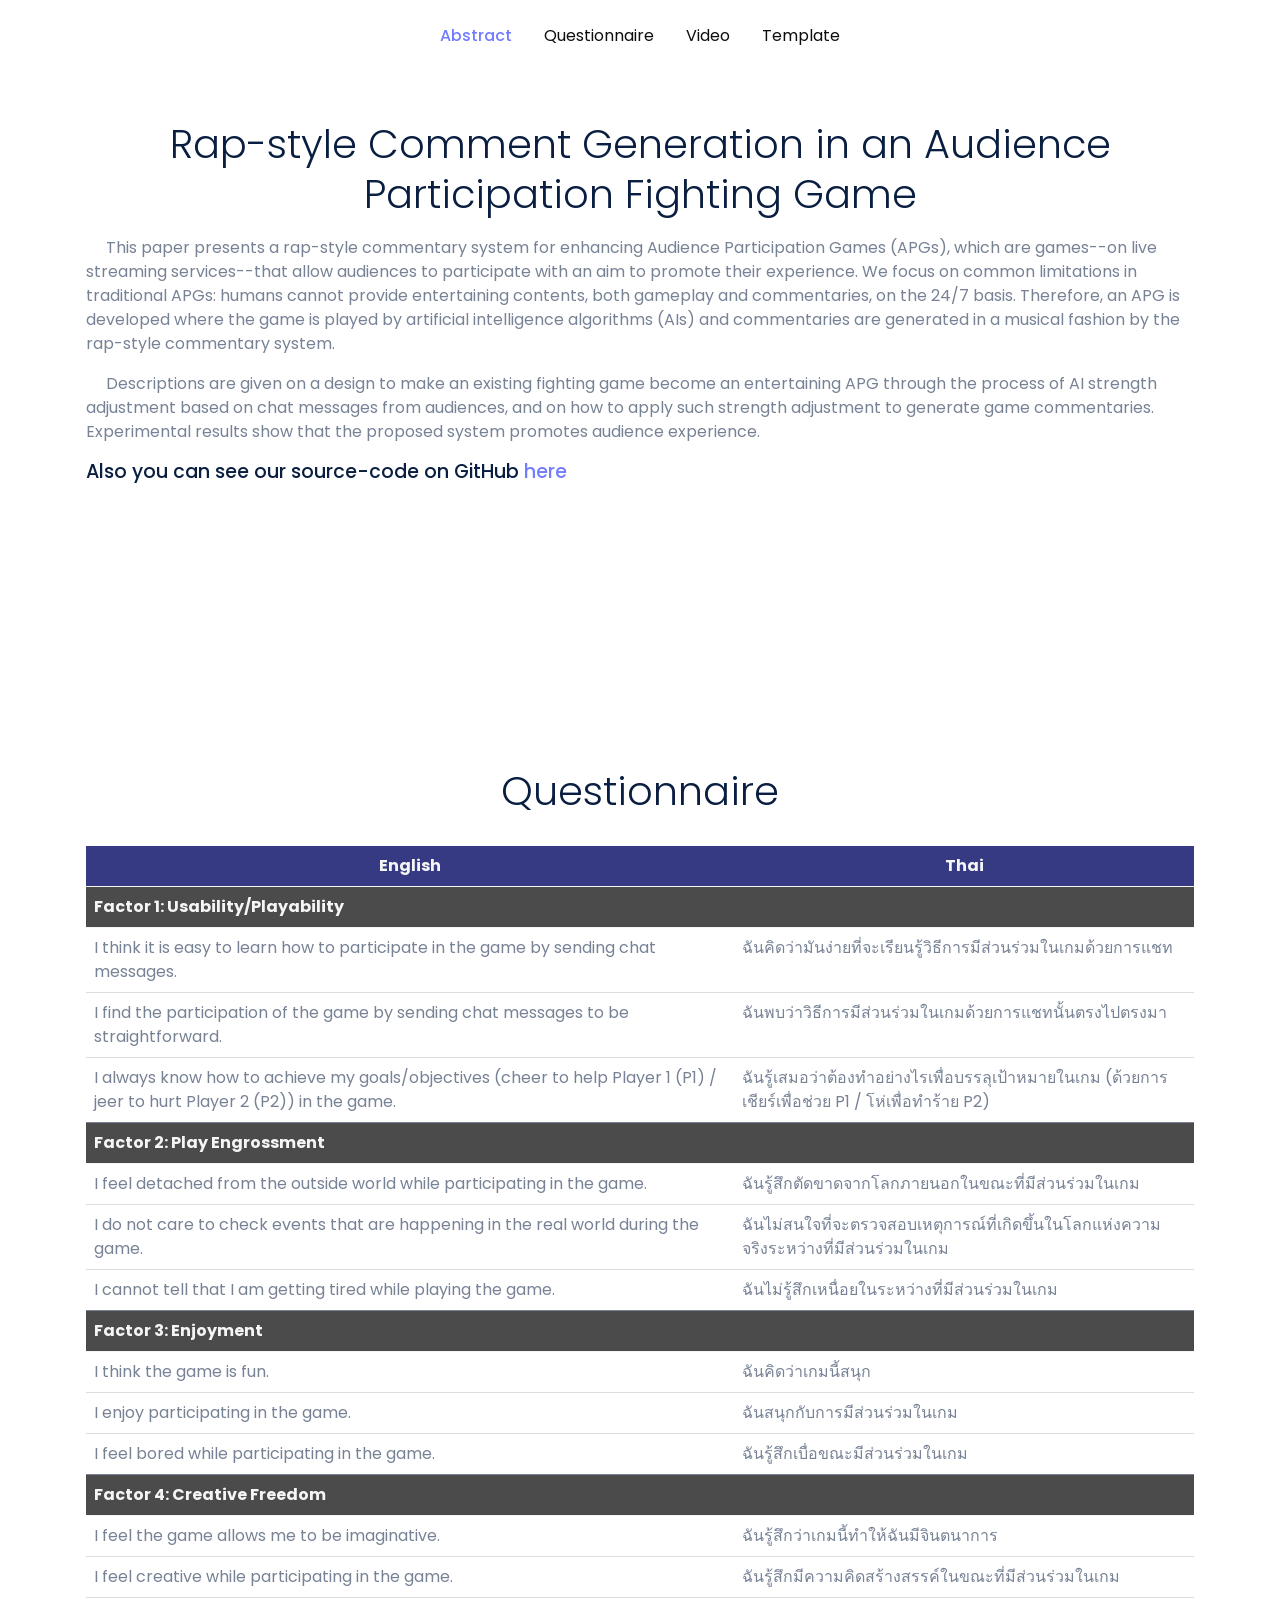
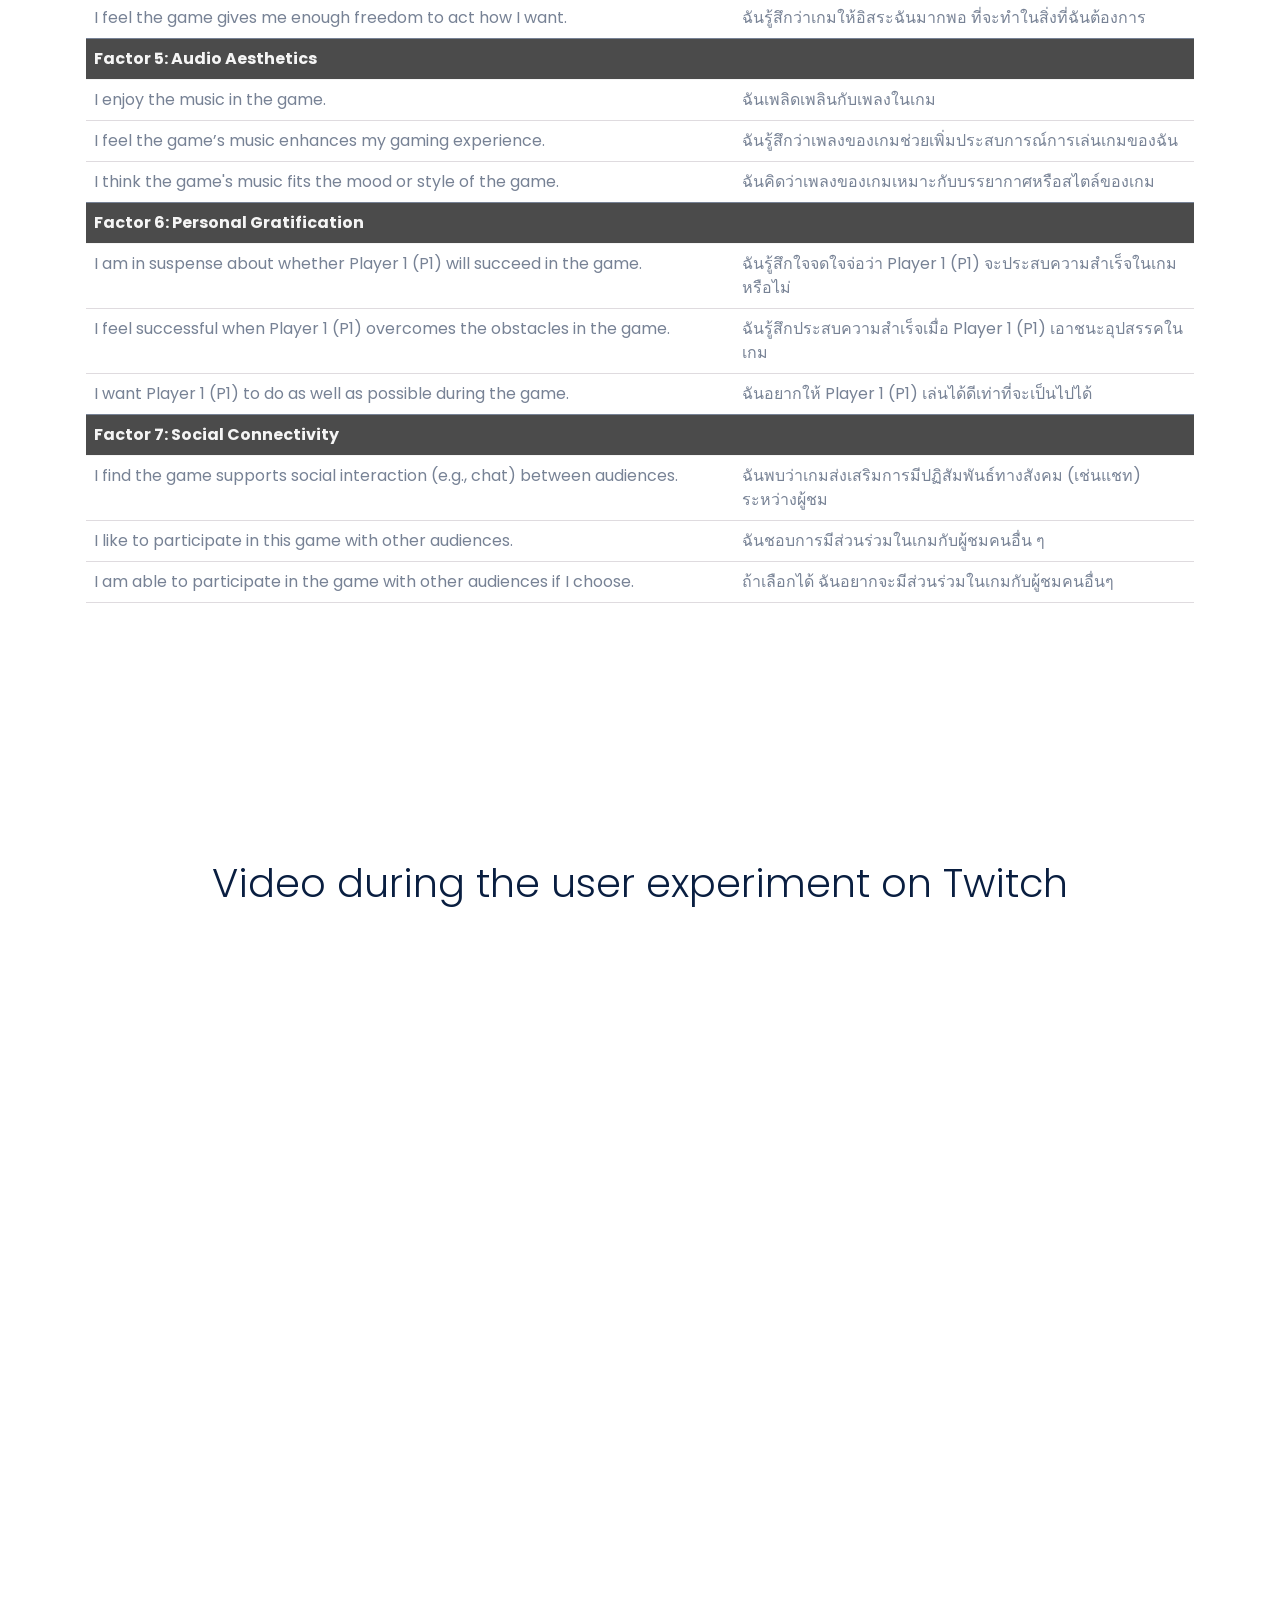
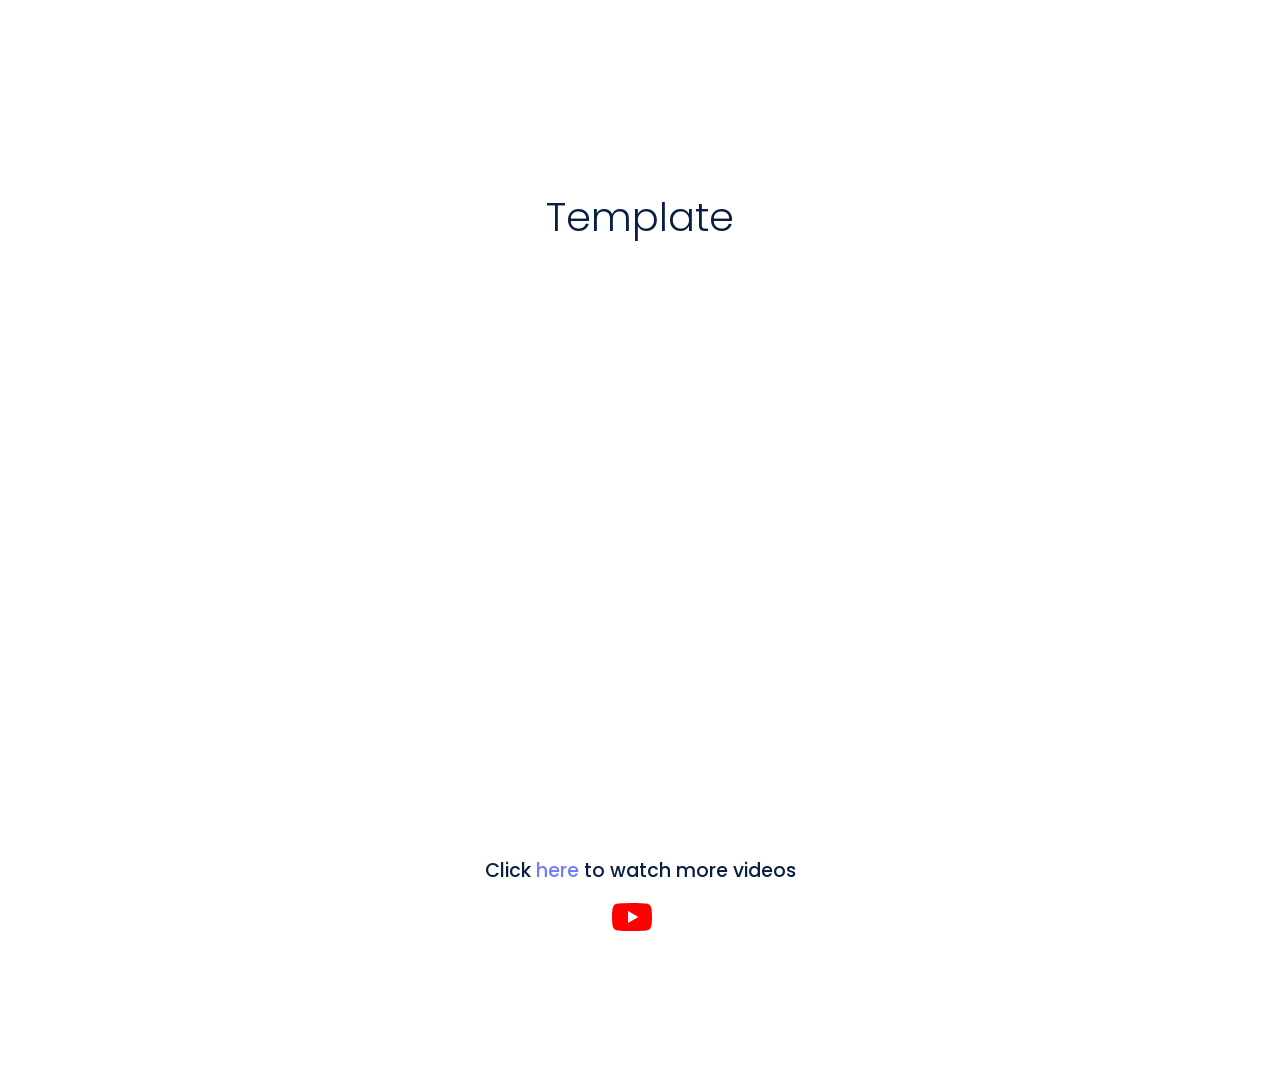
==== commit d23c0723: "Update index.html" ====
--- a/public/index.html
+++ b/public/index.html
@@ -321,6 +321,31 @@
                 <iframe class="responsive-iframe"  src="https://www.youtube.com/embed/rLzp0y1yVis" title="YouTube video player" frameborder="0" allow="accelerometer; autoplay; clipboard-write; encrypted-media; gyroscope; picture-in-picture" allowfullscreen></iframe>              
               </div>
               
+           
+            
+            </div>
+           
+          </div>
+          
+        </div><!-- end of .container-->
+
+      </section>
+      <!-- <section> close ============================-->
+      <!-- ============================================-->
+    
+    
+     <!-- ============================================-->
+      <!-- <section> begin ============================-->
+      <section id="template">
+
+        <div class="container">
+          <div class="row">
+            <div class="col-lg-15 mx-auto text-center mb-4">
+              <h5 class="fw-light fs-3 fs-lg-5 lh-sm mb-3">Template</h5>
+              <div class="containerIF">
+               <iframe src="https://docs.google.com/spreadsheets/d/e/2PACX-1vSQ8YedOpLpA4Y73E5UTiFCNYZmCq_wXehZNGK25HWAKP5BRof5p75tloUFcWiWsINu8zP2ilio8QFz/pubhtml?widget=true&amp;headers=false" width="100%" height="100%"></iframe>             
+              </div>
+              
              <h5 class=mb-3>Click <a class="mb-3-edit text-primary" href="https://www.youtube.com/watch?v=rLzp0y1yVis&list=PLwrbb0kRyPsl2yajgKRkiQ0qLTjYb5CpH" role="button">here</a> to watch more videos </h5>
             <li class="list-inline-item me-3"><a class="text-decoration-none" href="https://www.youtube.com/watch?v=rLzp0y1yVis&list=PLwrbb0kRyPsl2yajgKRkiQ0qLTjYb5CpH">
               <svg class="bi bi-facebook text-youtube"  xmlns="http://www.w3.org/2000/svg" width="40" height="40" fill="currentColor" class="bi bi-youtube" viewBox="0 0 16 16">
@@ -336,35 +361,6 @@
       </section>
       <!-- <section> close ============================-->
       <!-- ============================================-->
-    
-    
-     <!-- ============================================-->
-      <!-- <section> begin ============================-->
-      <section id="template">
-
-        <div class="container">
-          <div class="row">
-            <div class="col-lg-15 mx-auto text-center mb-4">
-              <h5 class="fw-light fs-3 fs-lg-5 lh-sm mb-3">Template</h5>
-              <div class="containerIF">
-               <iframe width="1000px" src="https://docs.google.com/spreadsheets/d/e/2PACX-1vSQ8YedOpLpA4Y73E5UTiFCNYZmCq_wXehZNGK25HWAKP5BRof5p75tloUFcWiWsINu8zP2ilio8QFz/pubhtml?widget=true&amp;headers=false"></iframe>             
-              </div>
-              
-             <h5 class=mb-3>Click <a class="mb-3-edit text-primary" href="https://www.youtube.com/watch?v=rLzp0y1yVis&list=PLwrbb0kRyPsl2yajgKRkiQ0qLTjYb5CpH" role="button">here</a> to watch more videos </h5>
-            <li class="list-inline-item me-3"><a class="text-decoration-none" href="https://www.youtube.com/watch?v=rLzp0y1yVis&list=PLwrbb0kRyPsl2yajgKRkiQ0qLTjYb5CpH">
-              <svg class="bi bi-facebook text-youtube"  xmlns="http://www.w3.org/2000/svg" width="40" height="40" fill="currentColor" class="bi bi-youtube" viewBox="0 0 16 16">
-                <path d="M8.051 1.999h.089c.822.003 4.987.033 6.11.335a2.01 2.01 0 0 1 1.415 1.42c.101.38.172.883.22 1.402l.01.104.022.26.008.104c.065.914.073 1.77.074 1.957v.075c-.001.194-.01 1.108-.082 2.06l-.008.105-.009.104c-.05.572-.124 1.14-.235 1.558a2.007 2.007 0 0 1-1.415 1.42c-1.16.312-5.569.334-6.18.335h-.142c-.309 0-1.587-.006-2.927-.052l-.17-.006-.087-.004-.171-.007-.171-.007c-1.11-.049-2.167-.128-2.654-.26a2.007 2.007 0 0 1-1.415-1.419c-.111-.417-.185-.986-.235-1.558L.09 9.82l-.008-.104A31.4 31.4 0 0 1 0 7.68v-.123c.002-.215.01-.958.064-1.778l.007-.103.003-.052.008-.104.022-.26.01-.104c.048-.519.119-1.023.22-1.402a2.007 2.007 0 0 1 1.415-1.42c.487-.13 1.544-.21 2.654-.26l.17-.007.172-.006.086-.003.171-.007A99.788 99.788 0 0 1 7.858 2h.193zM6.4 5.209v4.818l4.157-2.408L6.4 5.209z"/>
-              </svg></a></li>
-            
-            </div>
-           
-          </div>
-          
-        </div><!-- end of .container-->
-
-      </section>
-      <!-- <section> close ============================-->
-      <!-- ============================================-->
 
 
 
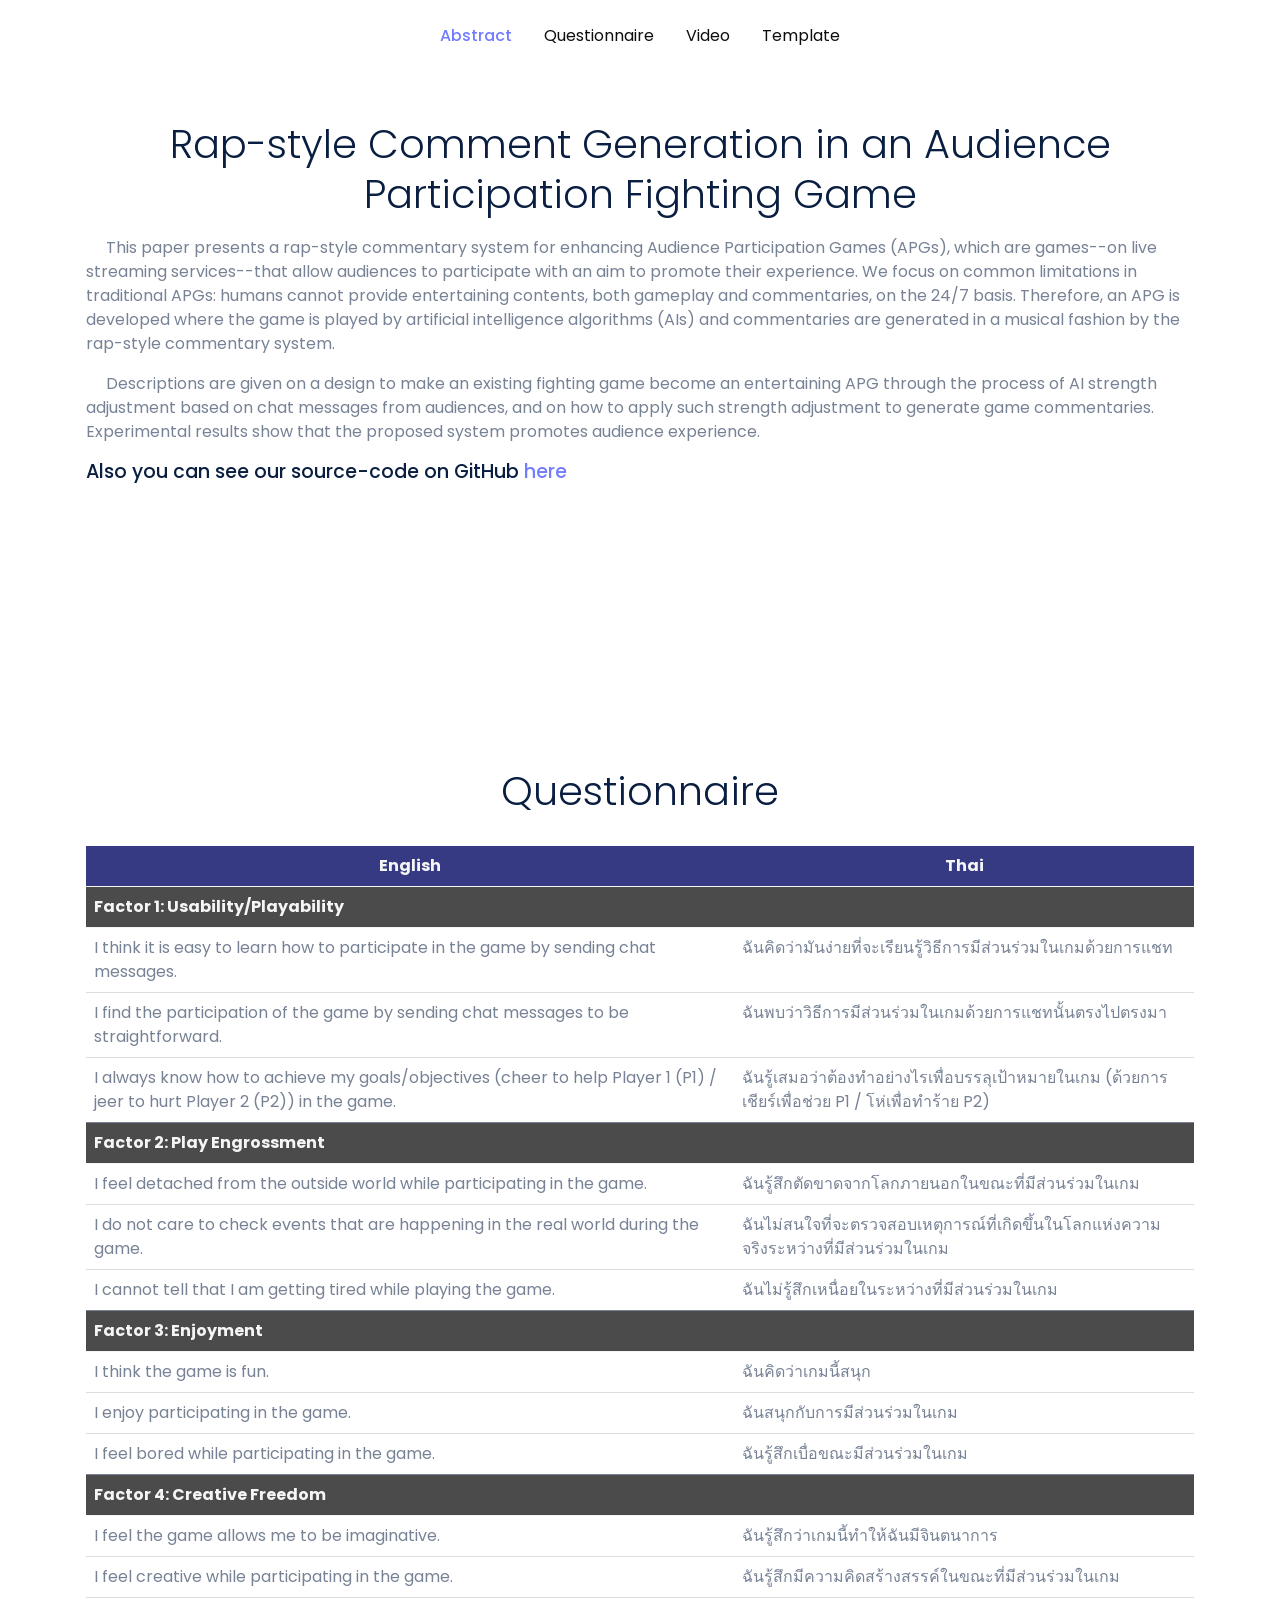
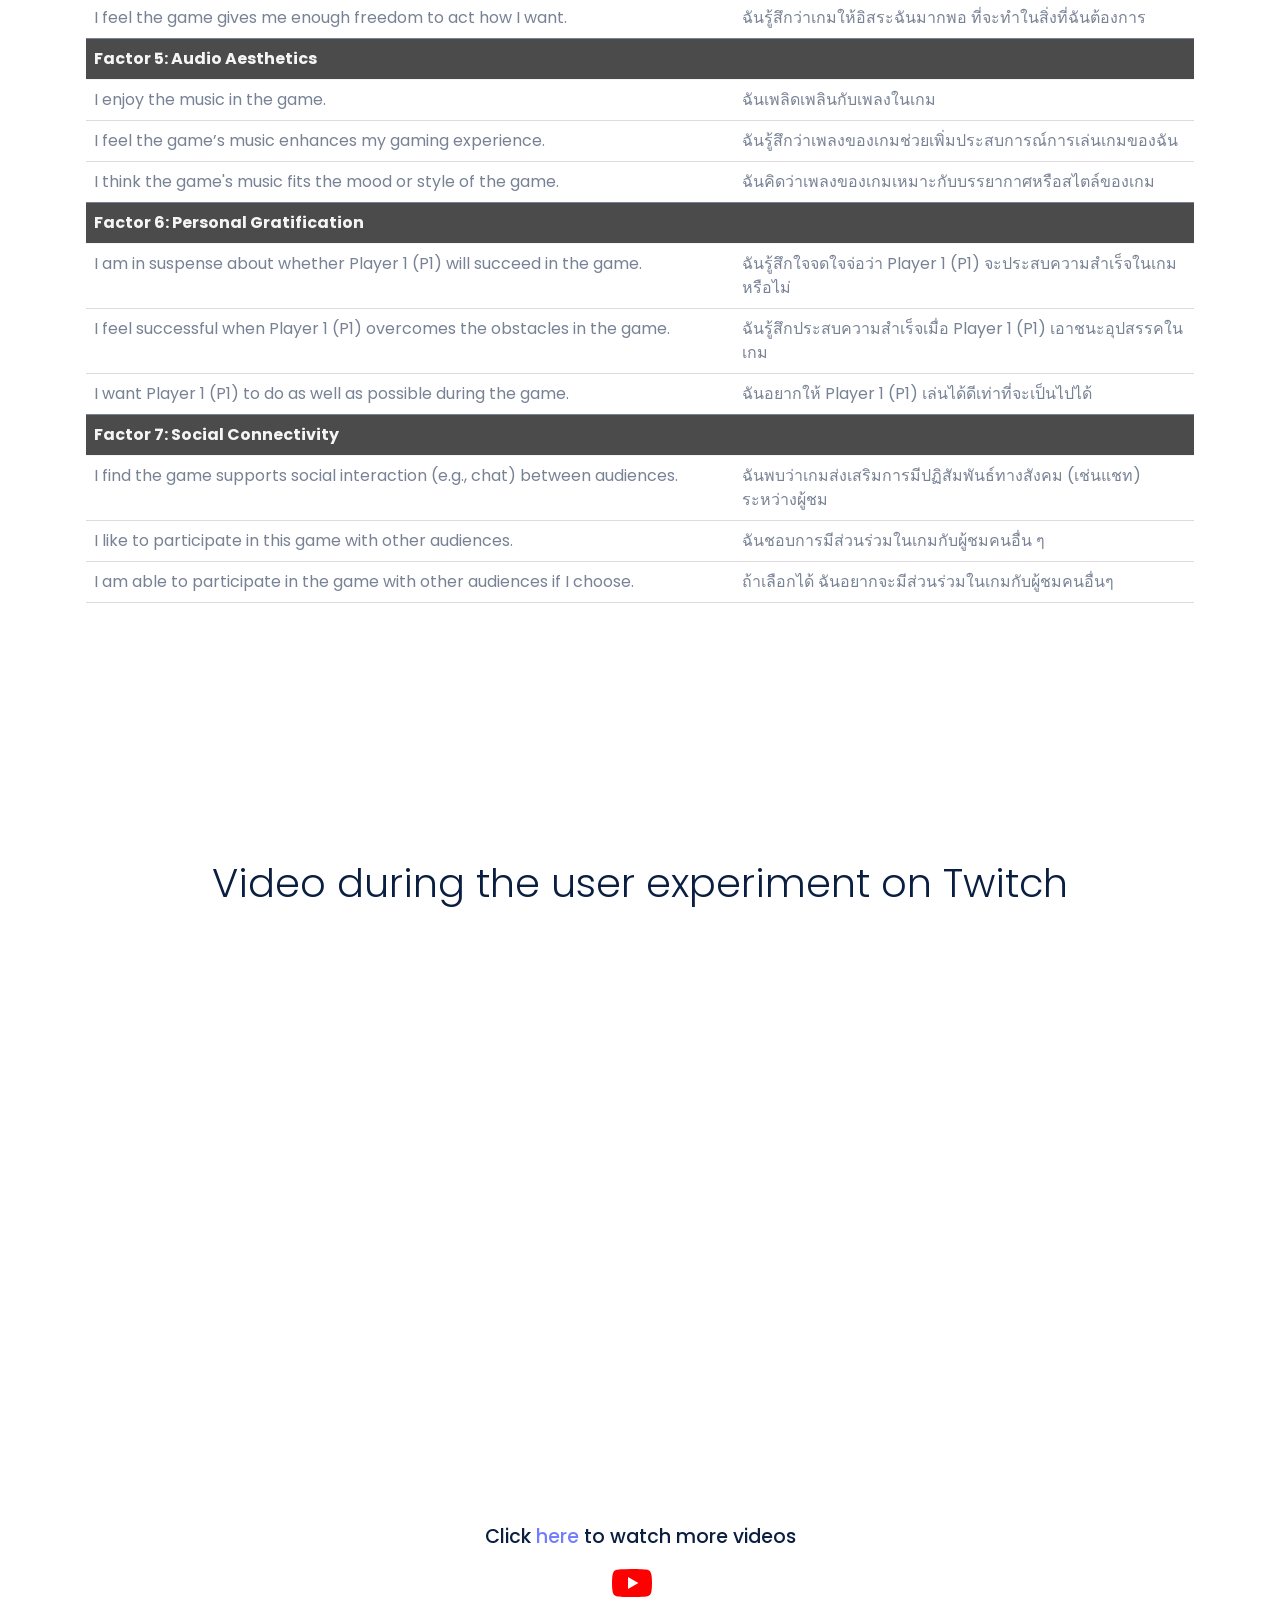
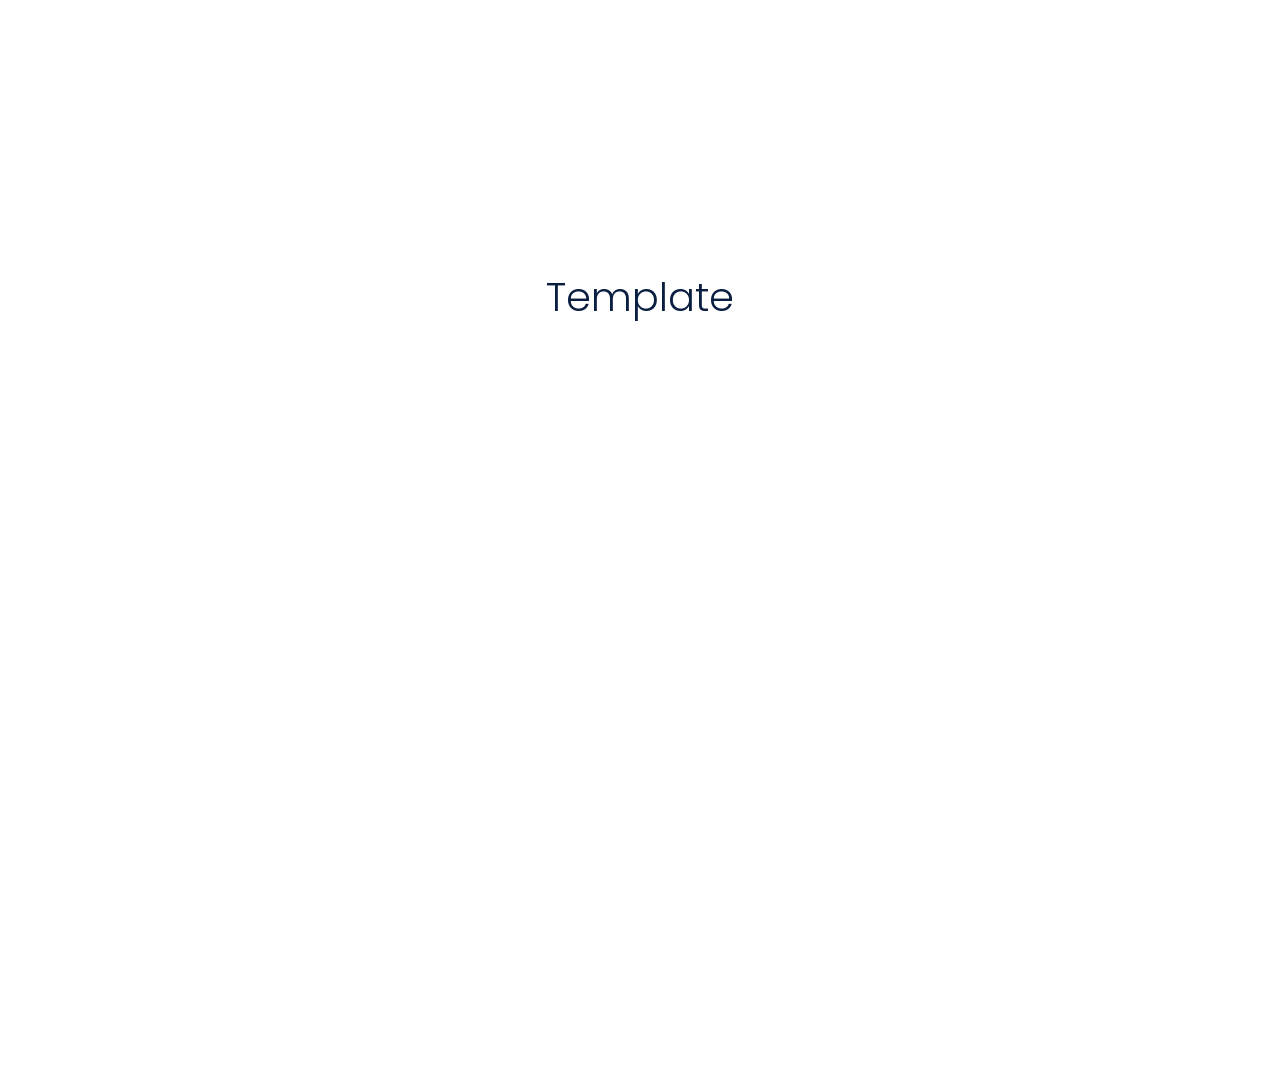
==== commit e04f47f4: "Update index.html" ====
--- a/public/index.html
+++ b/public/index.html
@@ -320,7 +320,11 @@
               <div class="containerIF">
                 <iframe class="responsive-iframe"  src="https://www.youtube.com/embed/rLzp0y1yVis" title="YouTube video player" frameborder="0" allow="accelerometer; autoplay; clipboard-write; encrypted-media; gyroscope; picture-in-picture" allowfullscreen></iframe>              
               </div>
-              
+              <h5 class=mb-3>Click <a class="mb-3-edit text-primary" href="https://www.youtube.com/watch?v=rLzp0y1yVis&list=PLwrbb0kRyPsl2yajgKRkiQ0qLTjYb5CpH" role="button">here</a> to watch more videos </h5>
+            <li class="list-inline-item me-3"><a class="text-decoration-none" href="https://www.youtube.com/watch?v=rLzp0y1yVis&list=PLwrbb0kRyPsl2yajgKRkiQ0qLTjYb5CpH">
+              <svg class="bi bi-facebook text-youtube"  xmlns="http://www.w3.org/2000/svg" width="40" height="40" fill="currentColor" class="bi bi-youtube" viewBox="0 0 16 16">
+                <path d="M8.051 1.999h.089c.822.003 4.987.033 6.11.335a2.01 2.01 0 0 1 1.415 1.42c.101.38.172.883.22 1.402l.01.104.022.26.008.104c.065.914.073 1.77.074 1.957v.075c-.001.194-.01 1.108-.082 2.06l-.008.105-.009.104c-.05.572-.124 1.14-.235 1.558a2.007 2.007 0 0 1-1.415 1.42c-1.16.312-5.569.334-6.18.335h-.142c-.309 0-1.587-.006-2.927-.052l-.17-.006-.087-.004-.171-.007-.171-.007c-1.11-.049-2.167-.128-2.654-.26a2.007 2.007 0 0 1-1.415-1.419c-.111-.417-.185-.986-.235-1.558L.09 9.82l-.008-.104A31.4 31.4 0 0 1 0 7.68v-.123c.002-.215.01-.958.064-1.778l.007-.103.003-.052.008-.104.022-.26.01-.104c.048-.519.119-1.023.22-1.402a2.007 2.007 0 0 1 1.415-1.42c.487-.13 1.544-.21 2.654-.26l.17-.007.172-.006.086-.003.171-.007A99.788 99.788 0 0 1 7.858 2h.193zM6.4 5.209v4.818l4.157-2.408L6.4 5.209z"/>
+              </svg></a></li>
            
             
             </div>
@@ -346,11 +350,7 @@
                <iframe src="https://docs.google.com/spreadsheets/d/e/2PACX-1vSQ8YedOpLpA4Y73E5UTiFCNYZmCq_wXehZNGK25HWAKP5BRof5p75tloUFcWiWsINu8zP2ilio8QFz/pubhtml?widget=true&amp;headers=false" width="100%" height="100%"></iframe>             
               </div>
               
-             <h5 class=mb-3>Click <a class="mb-3-edit text-primary" href="https://www.youtube.com/watch?v=rLzp0y1yVis&list=PLwrbb0kRyPsl2yajgKRkiQ0qLTjYb5CpH" role="button">here</a> to watch more videos </h5>
-            <li class="list-inline-item me-3"><a class="text-decoration-none" href="https://www.youtube.com/watch?v=rLzp0y1yVis&list=PLwrbb0kRyPsl2yajgKRkiQ0qLTjYb5CpH">
-              <svg class="bi bi-facebook text-youtube"  xmlns="http://www.w3.org/2000/svg" width="40" height="40" fill="currentColor" class="bi bi-youtube" viewBox="0 0 16 16">
-                <path d="M8.051 1.999h.089c.822.003 4.987.033 6.11.335a2.01 2.01 0 0 1 1.415 1.42c.101.38.172.883.22 1.402l.01.104.022.26.008.104c.065.914.073 1.77.074 1.957v.075c-.001.194-.01 1.108-.082 2.06l-.008.105-.009.104c-.05.572-.124 1.14-.235 1.558a2.007 2.007 0 0 1-1.415 1.42c-1.16.312-5.569.334-6.18.335h-.142c-.309 0-1.587-.006-2.927-.052l-.17-.006-.087-.004-.171-.007-.171-.007c-1.11-.049-2.167-.128-2.654-.26a2.007 2.007 0 0 1-1.415-1.419c-.111-.417-.185-.986-.235-1.558L.09 9.82l-.008-.104A31.4 31.4 0 0 1 0 7.68v-.123c.002-.215.01-.958.064-1.778l.007-.103.003-.052.008-.104.022-.26.01-.104c.048-.519.119-1.023.22-1.402a2.007 2.007 0 0 1 1.415-1.42c.487-.13 1.544-.21 2.654-.26l.17-.007.172-.006.086-.003.171-.007A99.788 99.788 0 0 1 7.858 2h.193zM6.4 5.209v4.818l4.157-2.408L6.4 5.209z"/>
-              </svg></a></li>
+             
             
             </div>
            
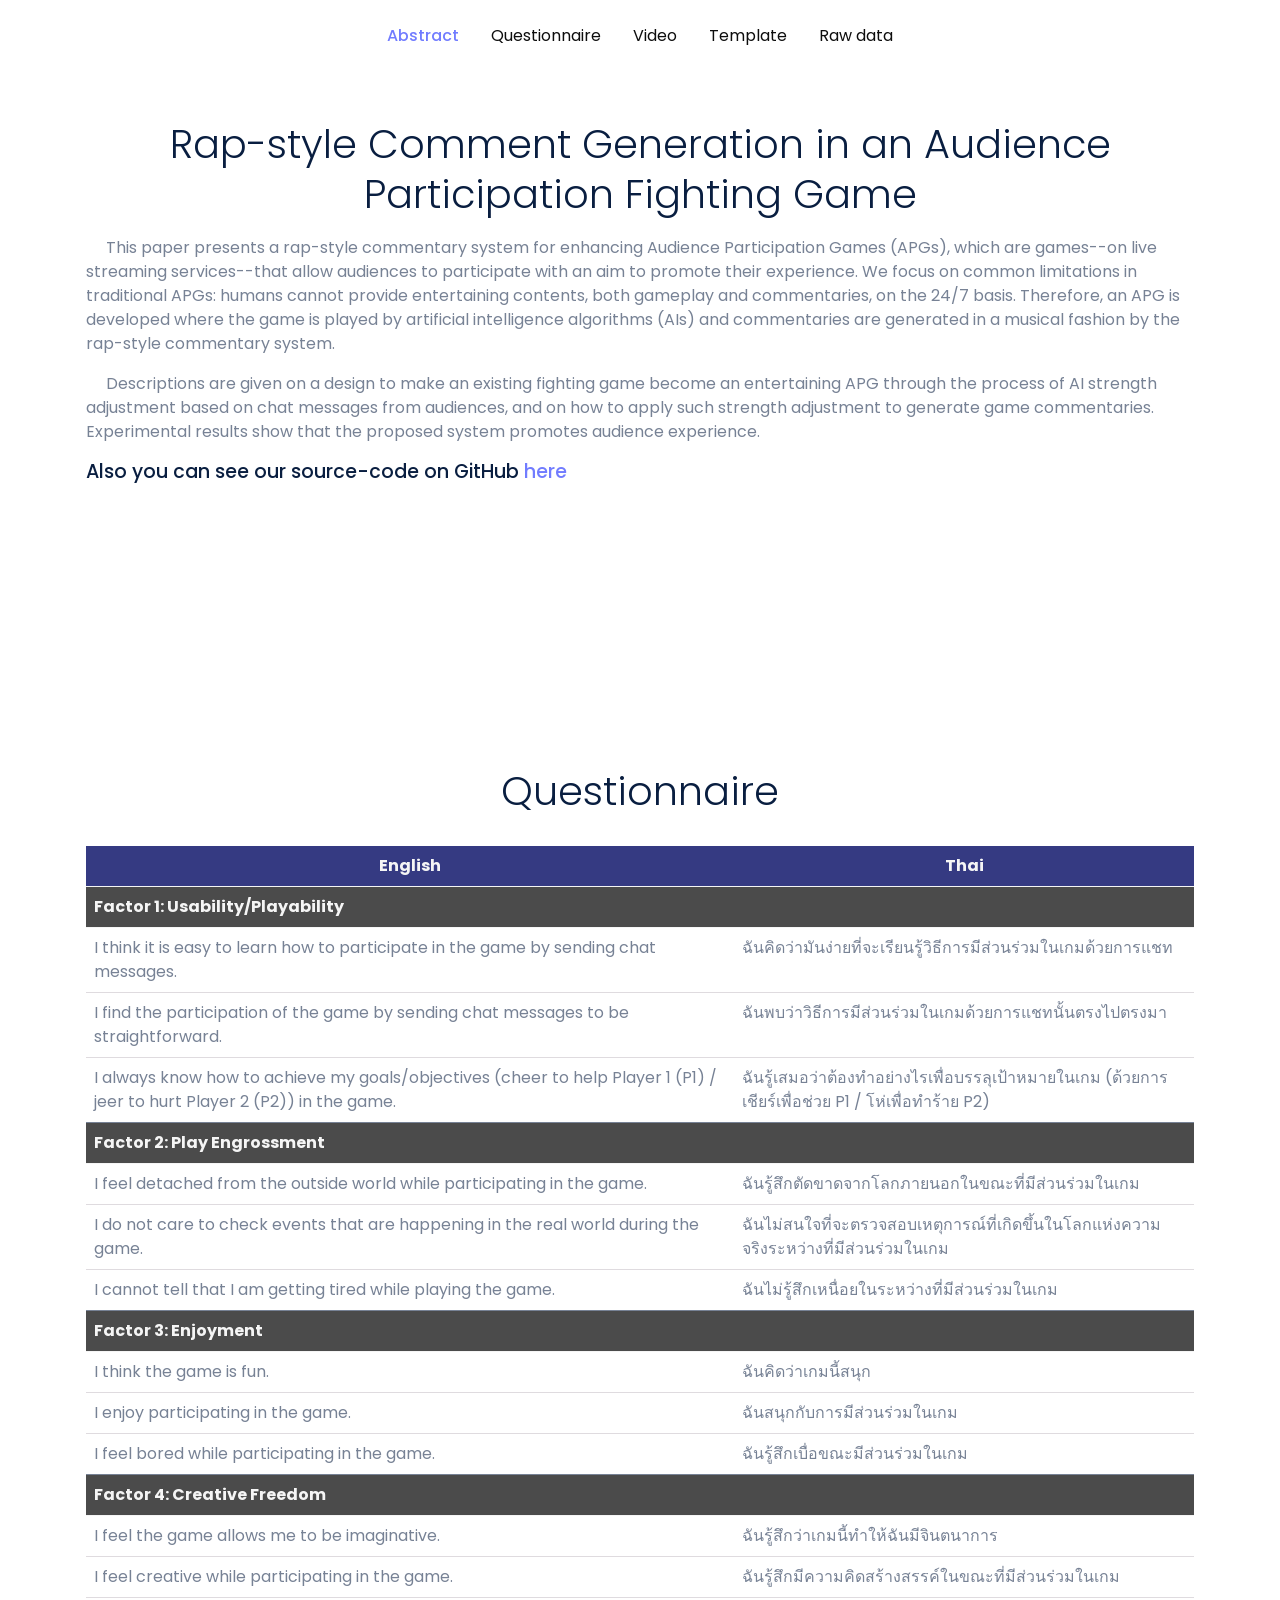
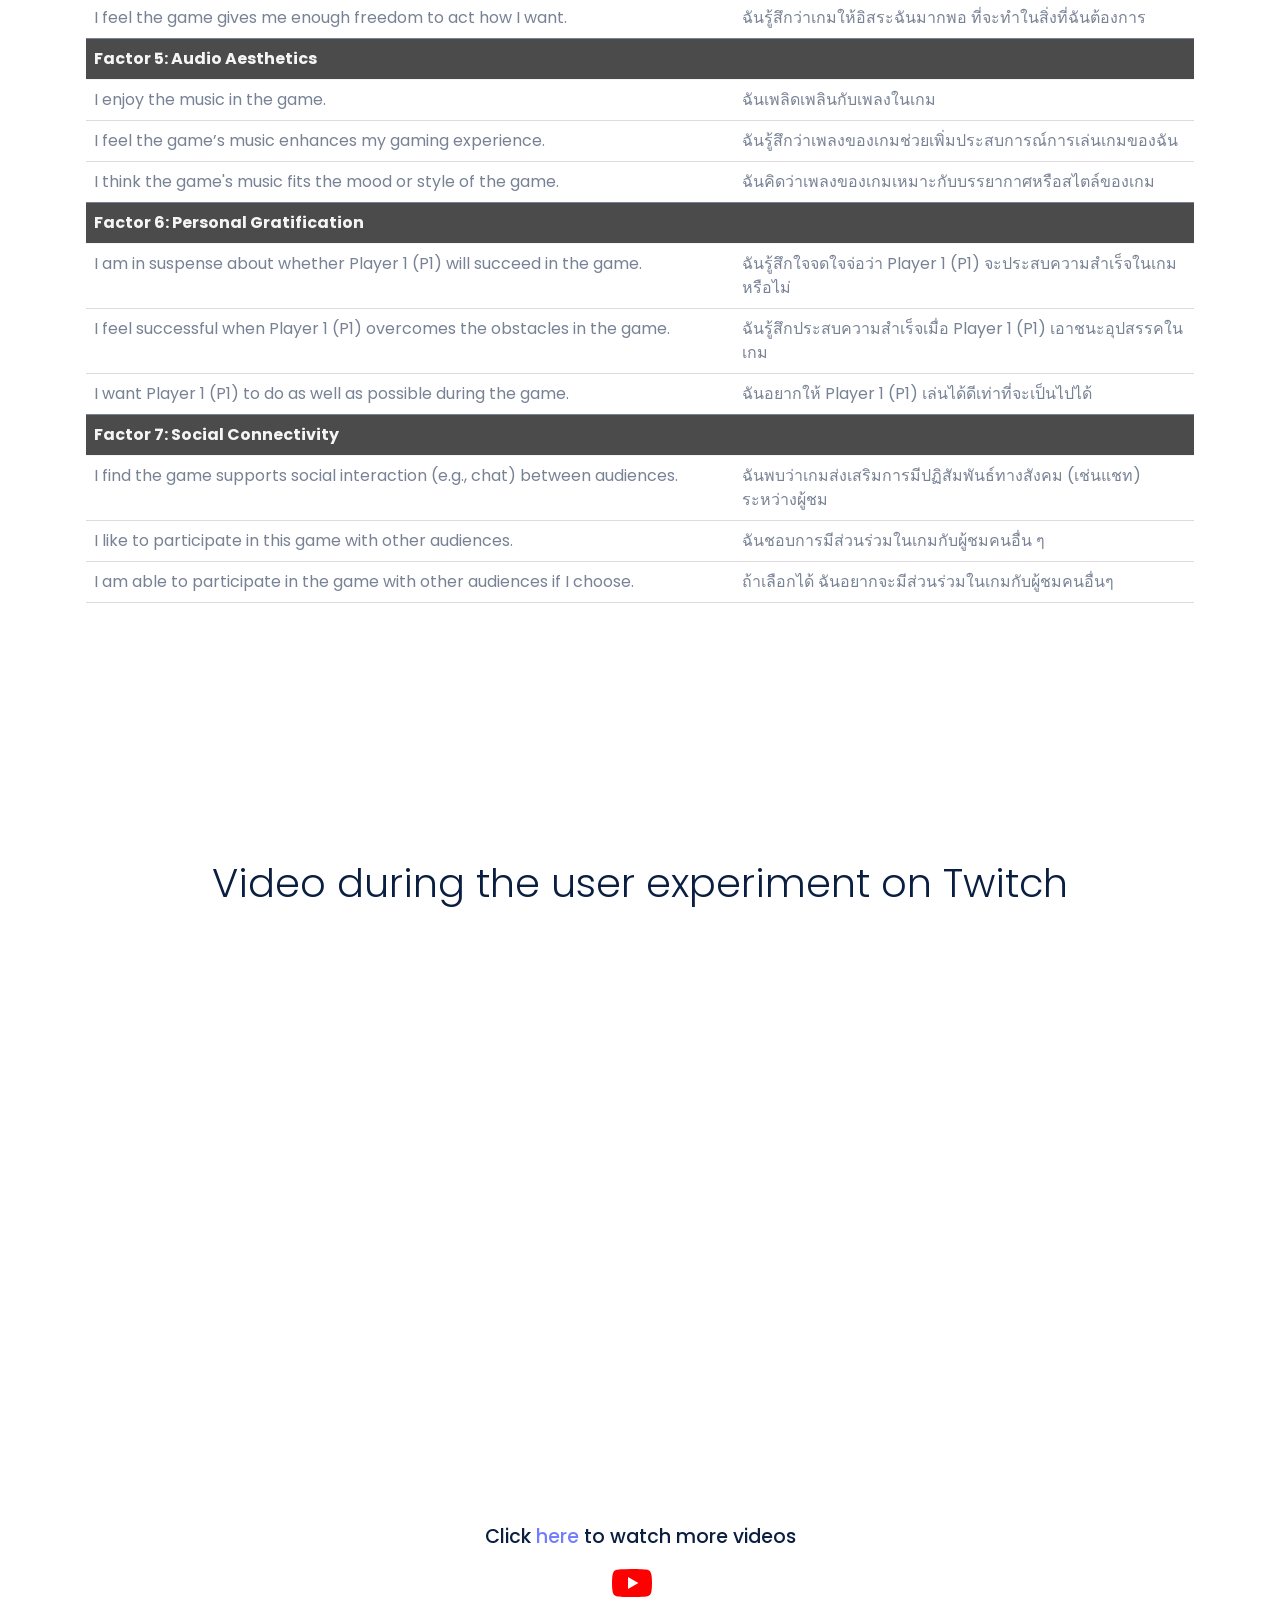
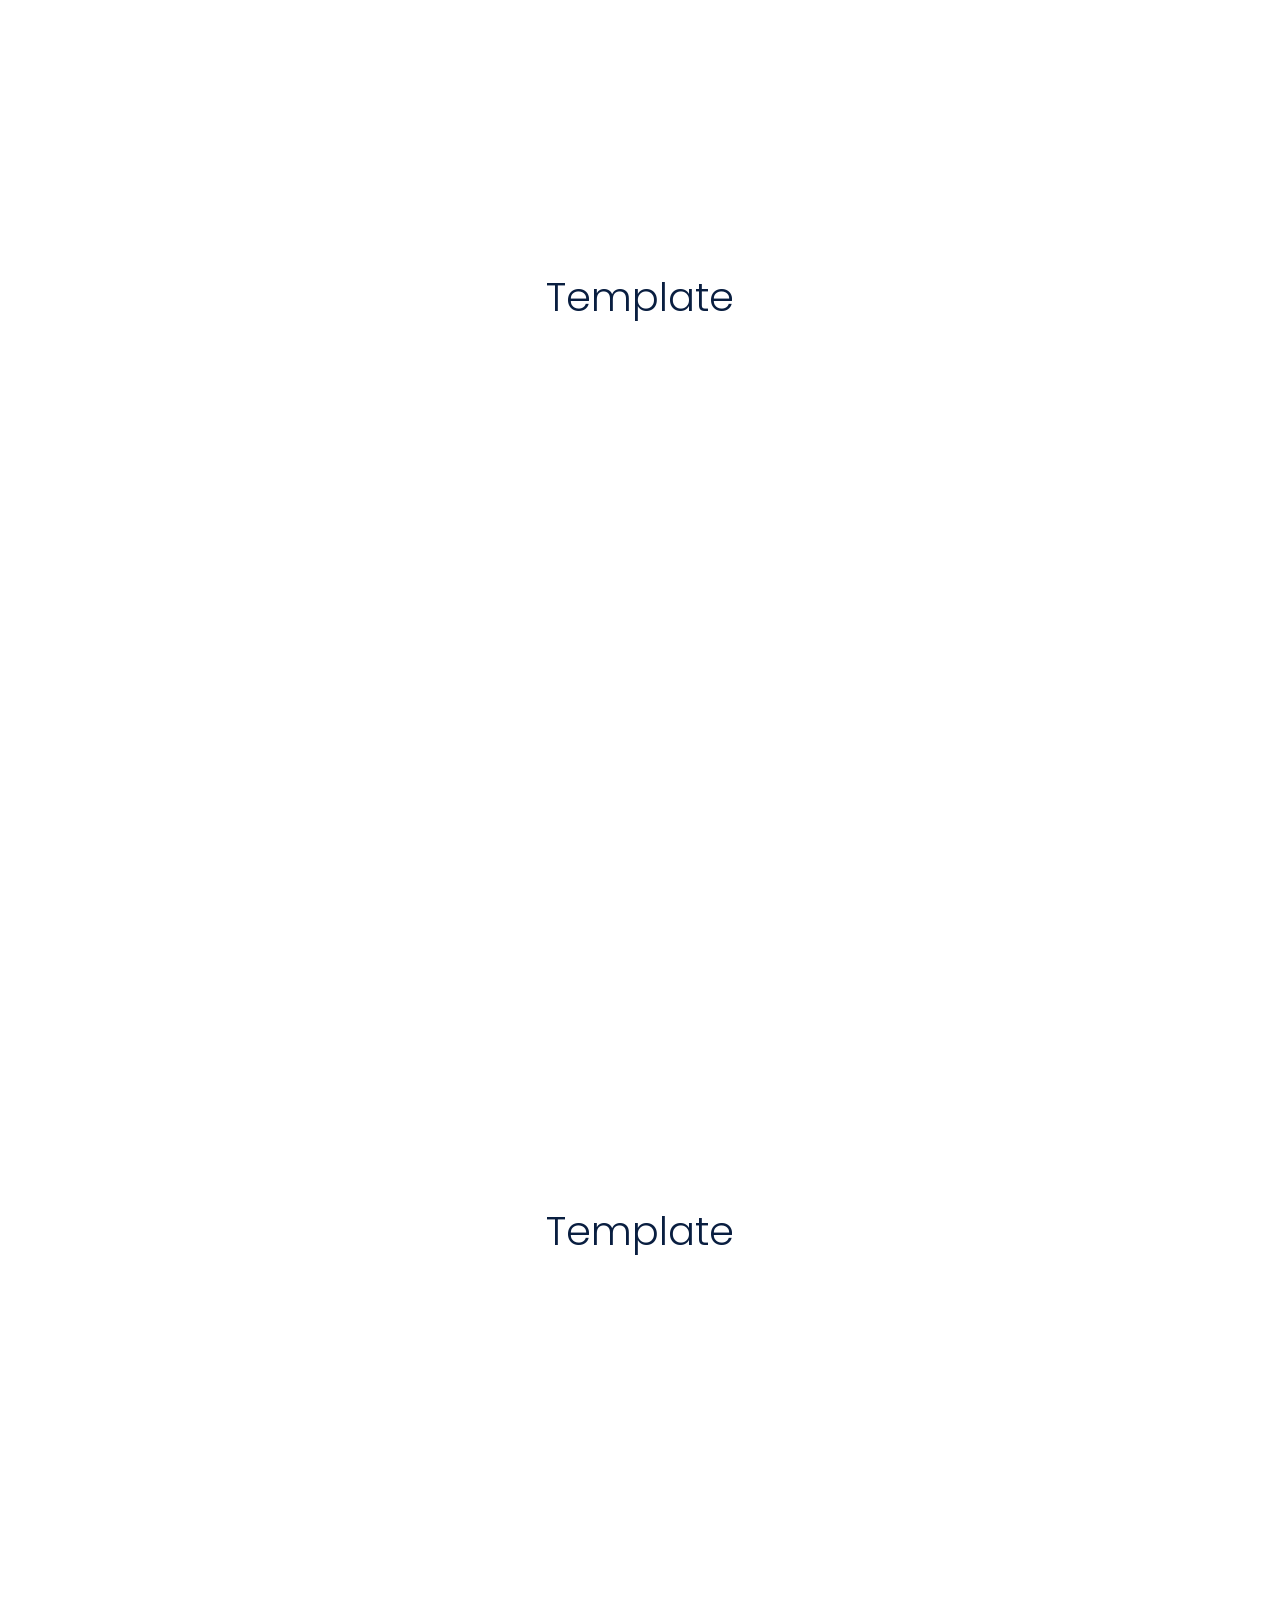
==== commit 6f571fb8: "Update index.html" ====
--- a/public/index.html
+++ b/public/index.html
@@ -50,6 +50,7 @@
               <li class="nav-item px-2" data-anchor="data-anchor"><a class="nav-link" aria-current="page" href="#guess">Questionnaire</a></li>
               <li class="nav-item px-2" data-anchor="data-anchor"><a class="nav-link" aria-current="page" href="#demo">Video</a></li>
               <li class="nav-item px-2" data-anchor="data-anchor"><a class="nav-link" aria-current="page" href="#template">Template</a></li>
+              <li class="nav-item px-2" data-anchor="data-anchor"><a class="nav-link" aria-current="page" href="#rawData">Raw data</a></li>
               <!--<li class="nav-item px-2" data-anchor="data-anchor"><a class="nav-link" aria-current="page" href="#result">Result</a></li>-->
             </ul>
           </div>
@@ -361,6 +362,30 @@
       </section>
       <!-- <section> close ============================-->
       <!-- ============================================-->
+    
+    
+    
+     <section id="ramData">
+
+        <div class="container">
+          <div class="row">
+            <div class="col-lg-15 mx-auto text-center mb-4">
+              <h5 class="fw-light fs-3 fs-lg-5 lh-sm mb-3">Template</h5>
+              <div class="containerIF">
+                <iframe src="https://docs.google.com/spreadsheets/d/e/2PACX-1vQM17FYBN7rHyloo9VyCmPwoIyFGdnAtTm0xvdZdf6muI2rUsW_QqOv6bP0HCv1h6w2QsgbCJfo_J8f/pubhtml?widget=true&amp;headers=false" width="100%" height="100%"></iframe>   
+              </div>
+              
+             
+            
+            </div>
+           
+          </div>
+          
+        </div><!-- end of .container-->
+
+      </section>
+      <!-- <section> close ============================-->
+      <!-- ============================================-->
 
 
 
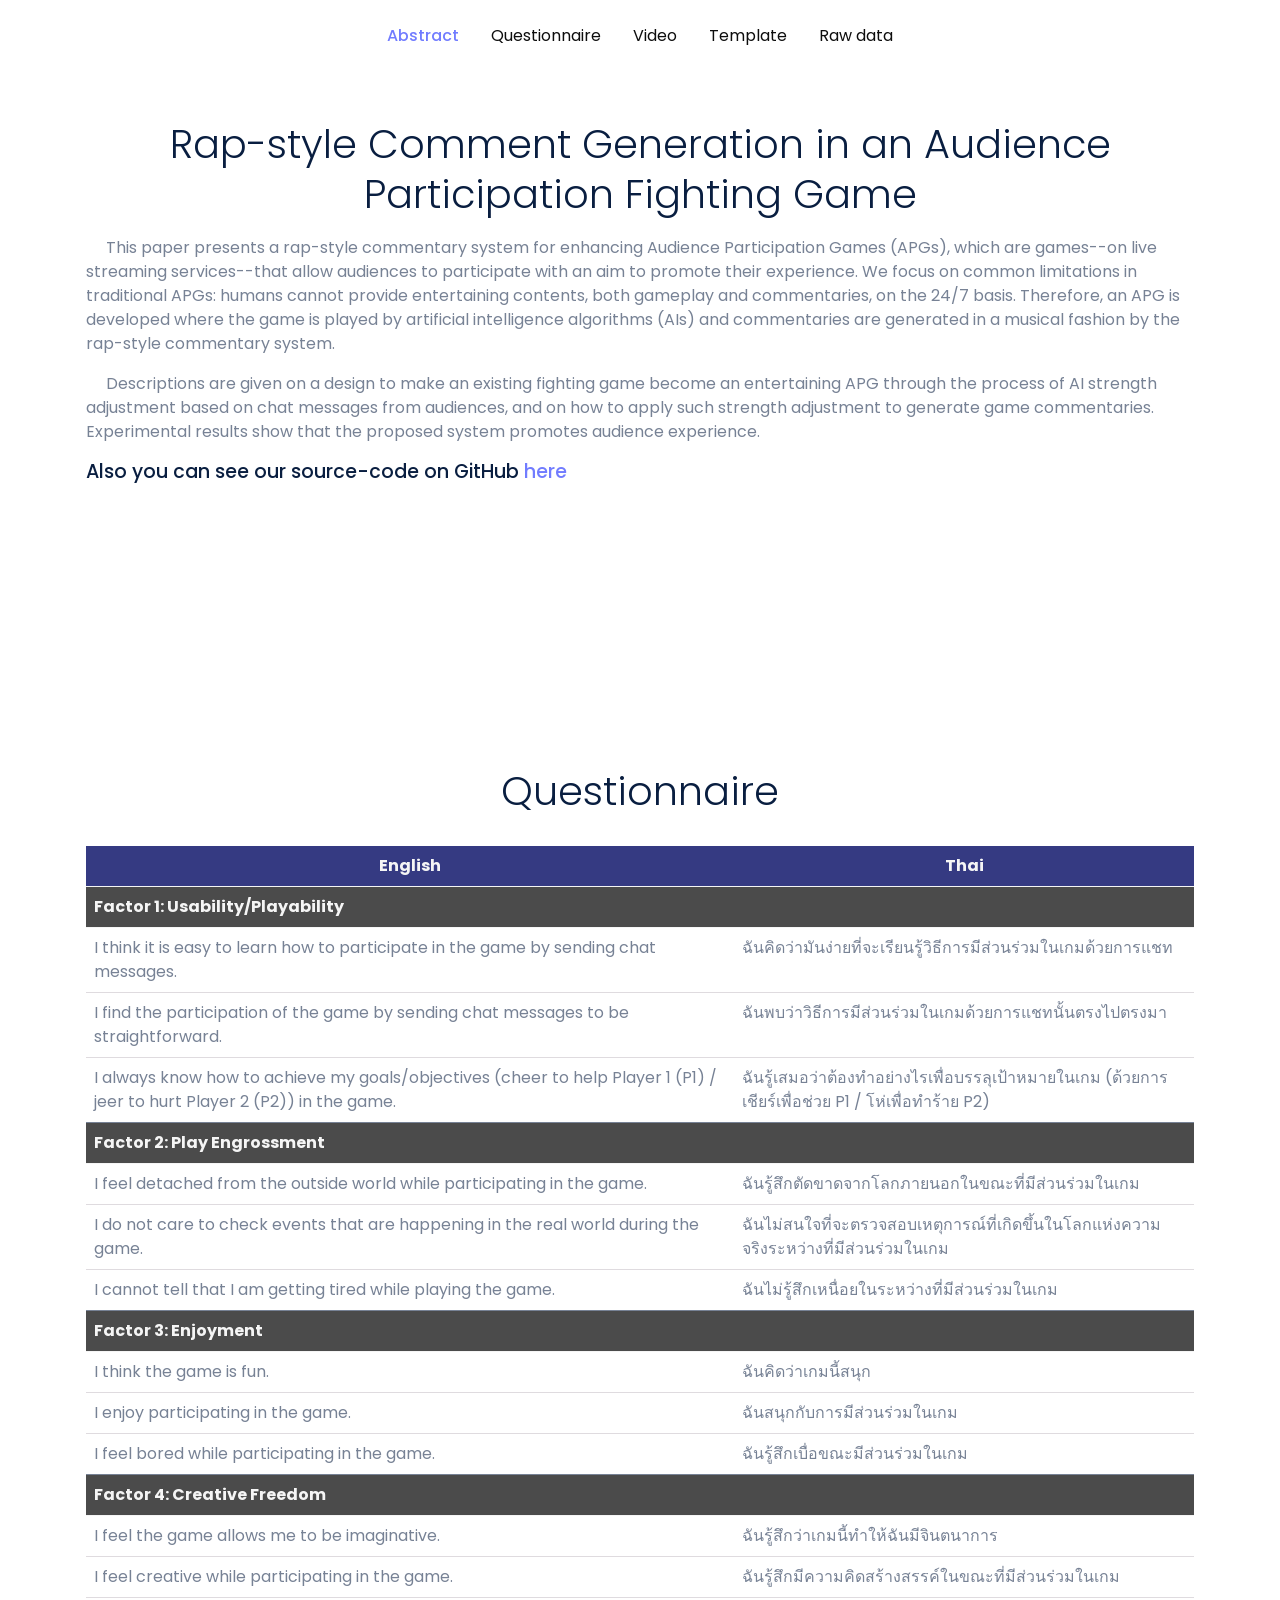
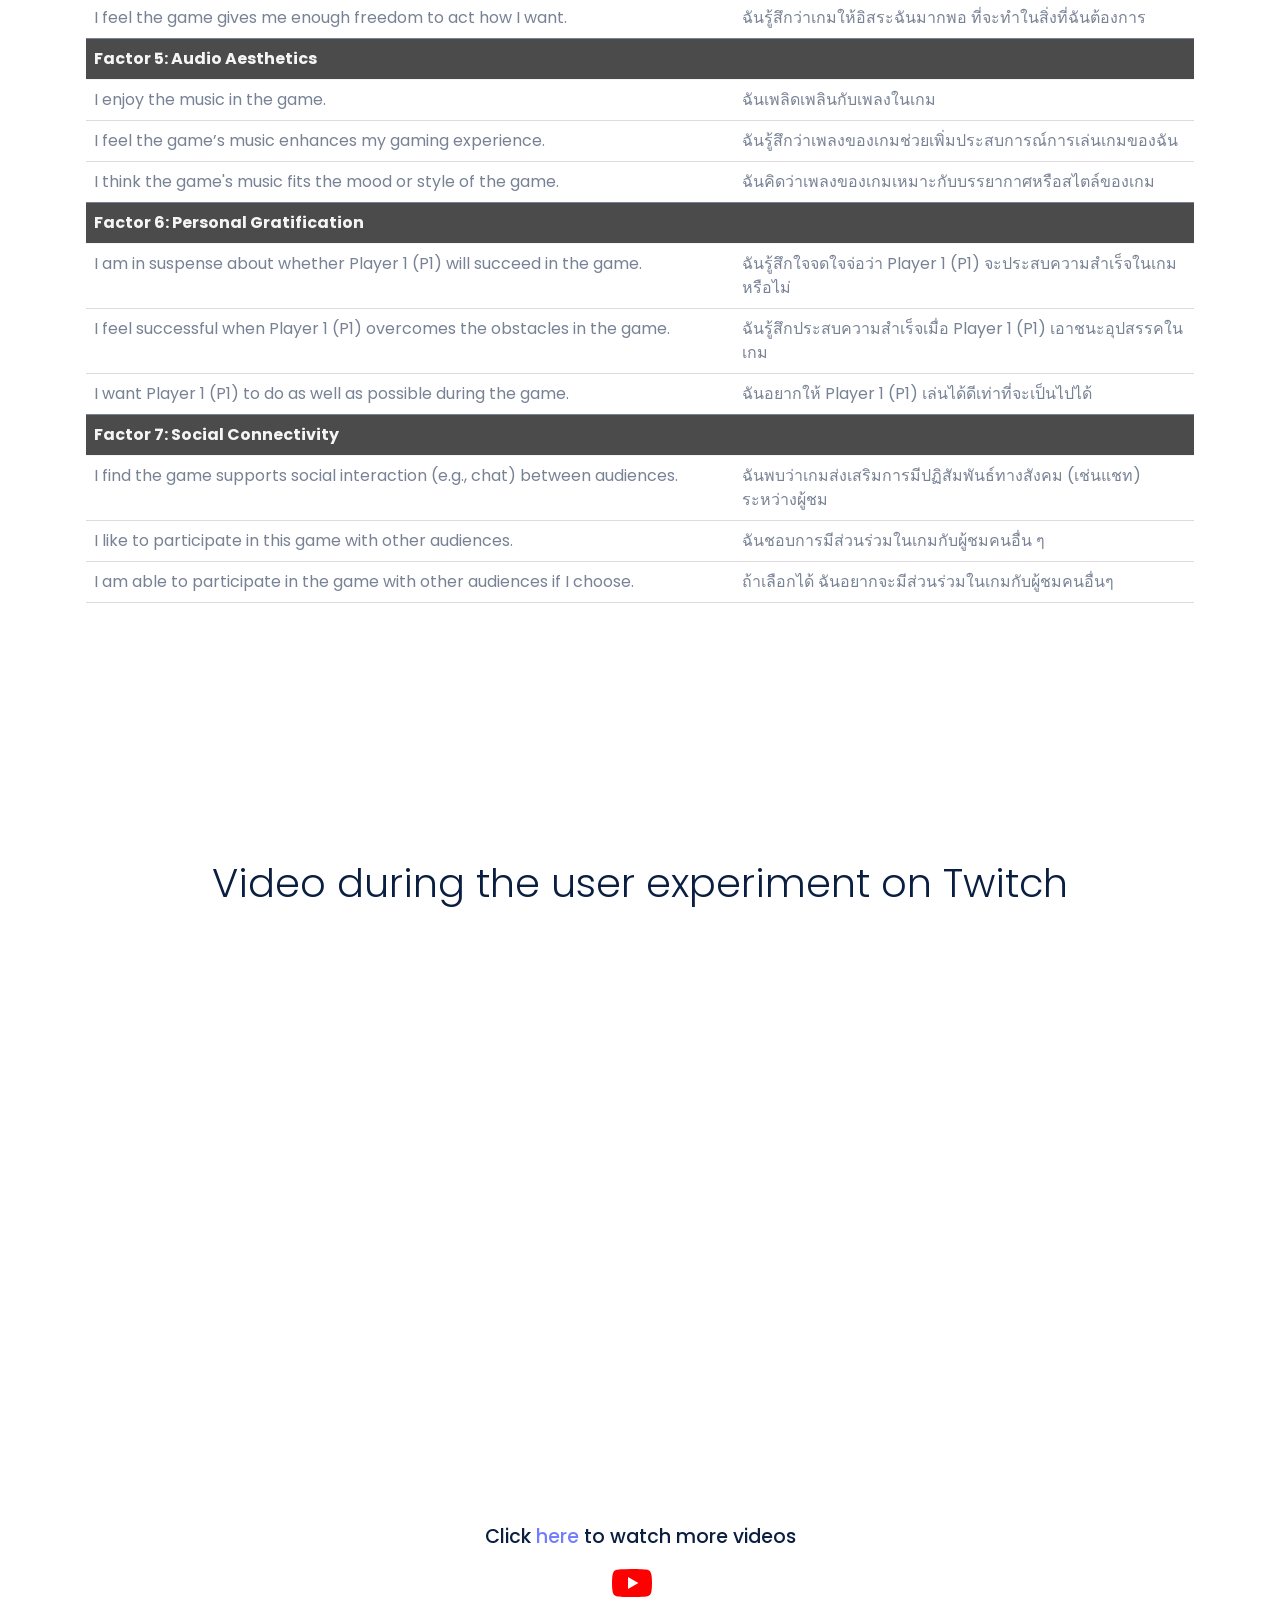
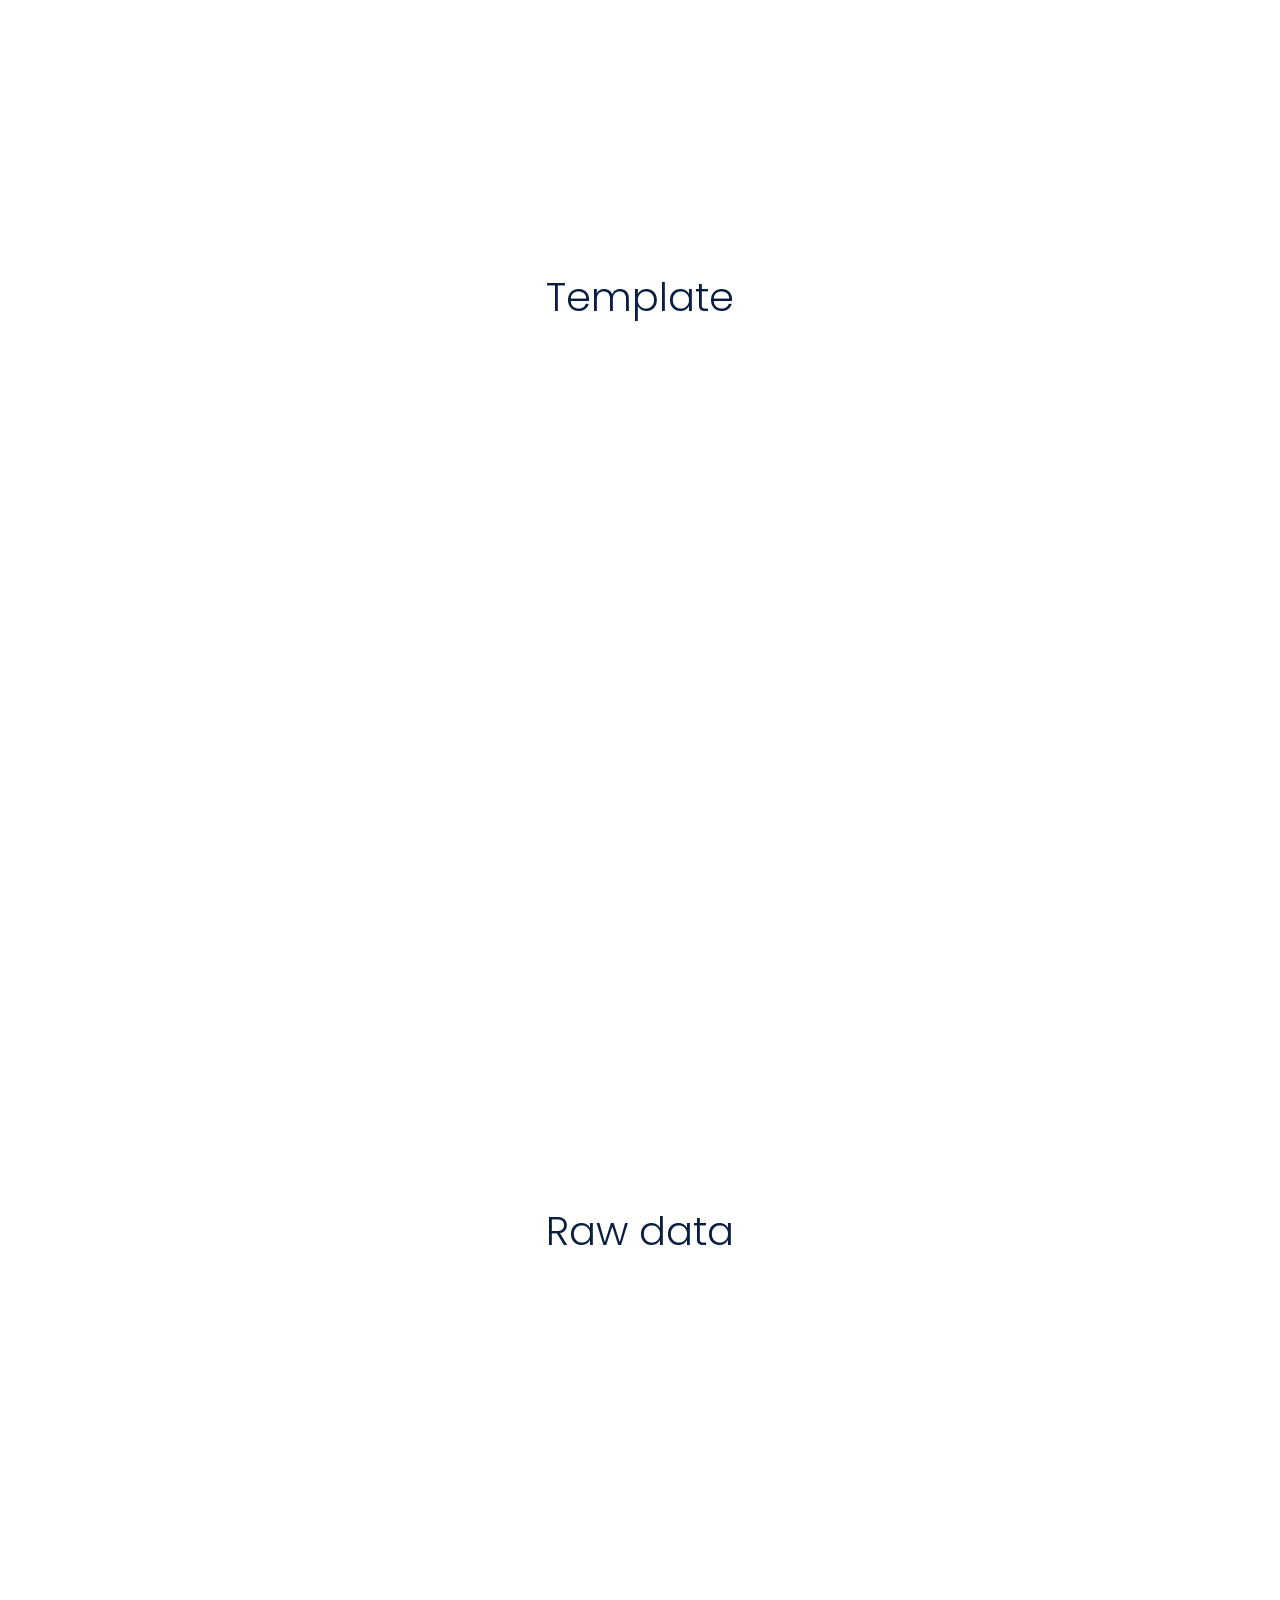
==== commit 4d85bca1: "Update index.html" ====
--- a/public/index.html
+++ b/public/index.html
@@ -365,12 +365,12 @@
     
     
     
-     <section id="ramData">
+     <section id="rawData">
 
         <div class="container">
           <div class="row">
             <div class="col-lg-15 mx-auto text-center mb-4">
-              <h5 class="fw-light fs-3 fs-lg-5 lh-sm mb-3">Template</h5>
+              <h5 class="fw-light fs-3 fs-lg-5 lh-sm mb-3">Raw data</h5>
               <div class="containerIF">
                 <iframe src="https://docs.google.com/spreadsheets/d/e/2PACX-1vQM17FYBN7rHyloo9VyCmPwoIyFGdnAtTm0xvdZdf6muI2rUsW_QqOv6bP0HCv1h6w2QsgbCJfo_J8f/pubhtml?widget=true&amp;headers=false" width="100%" height="100%"></iframe>   
               </div>
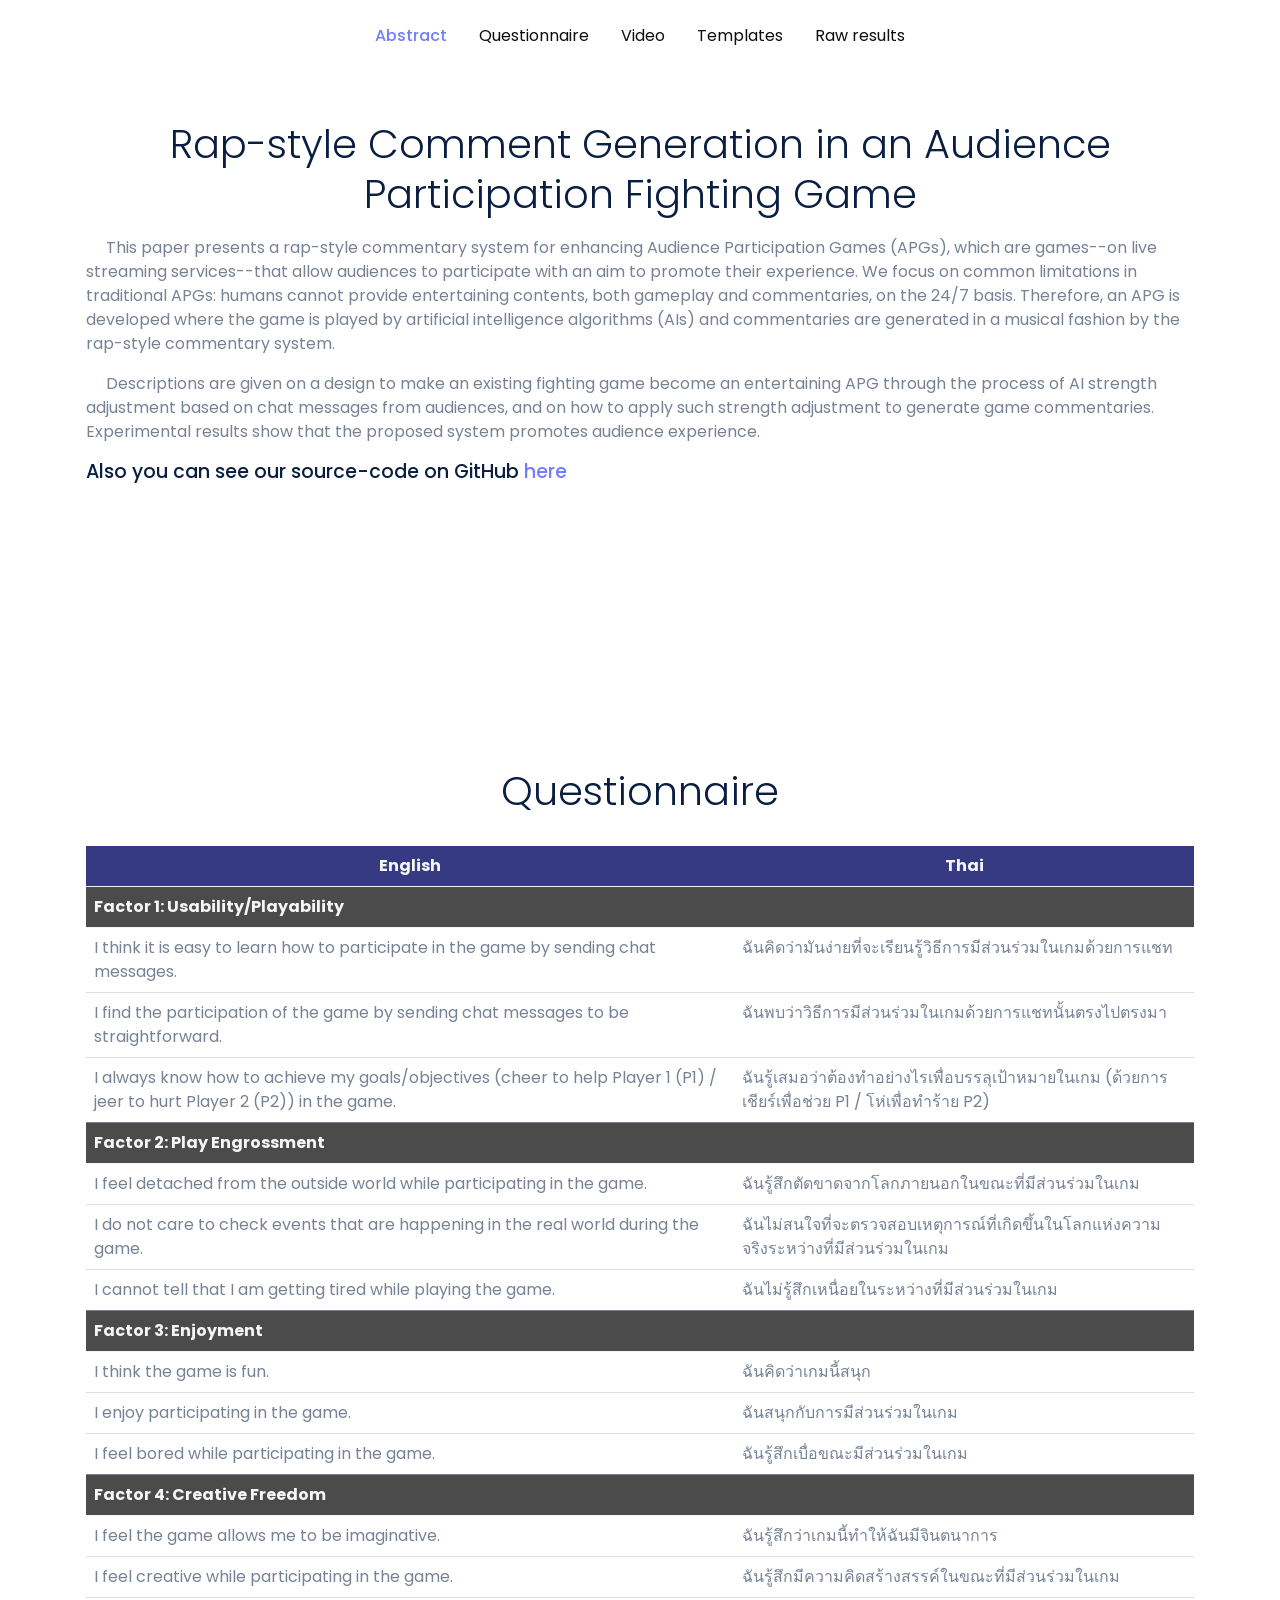
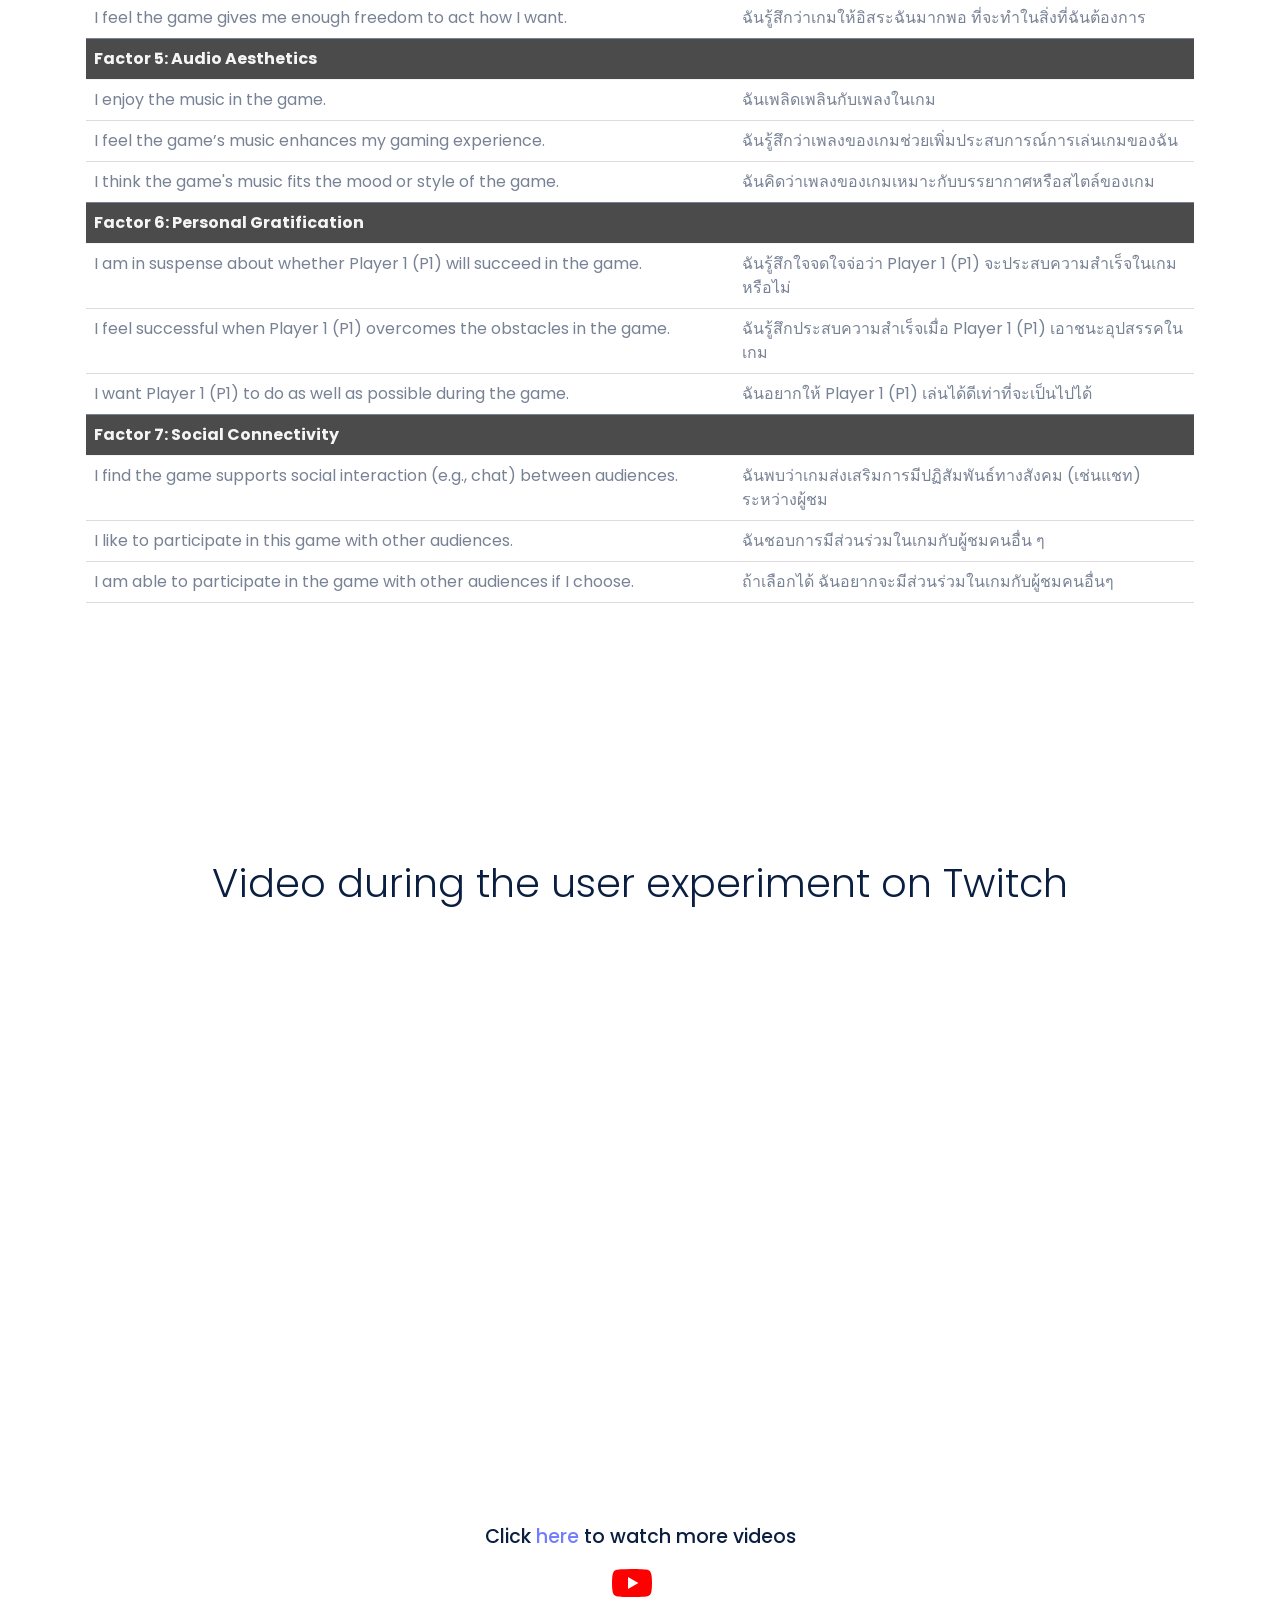
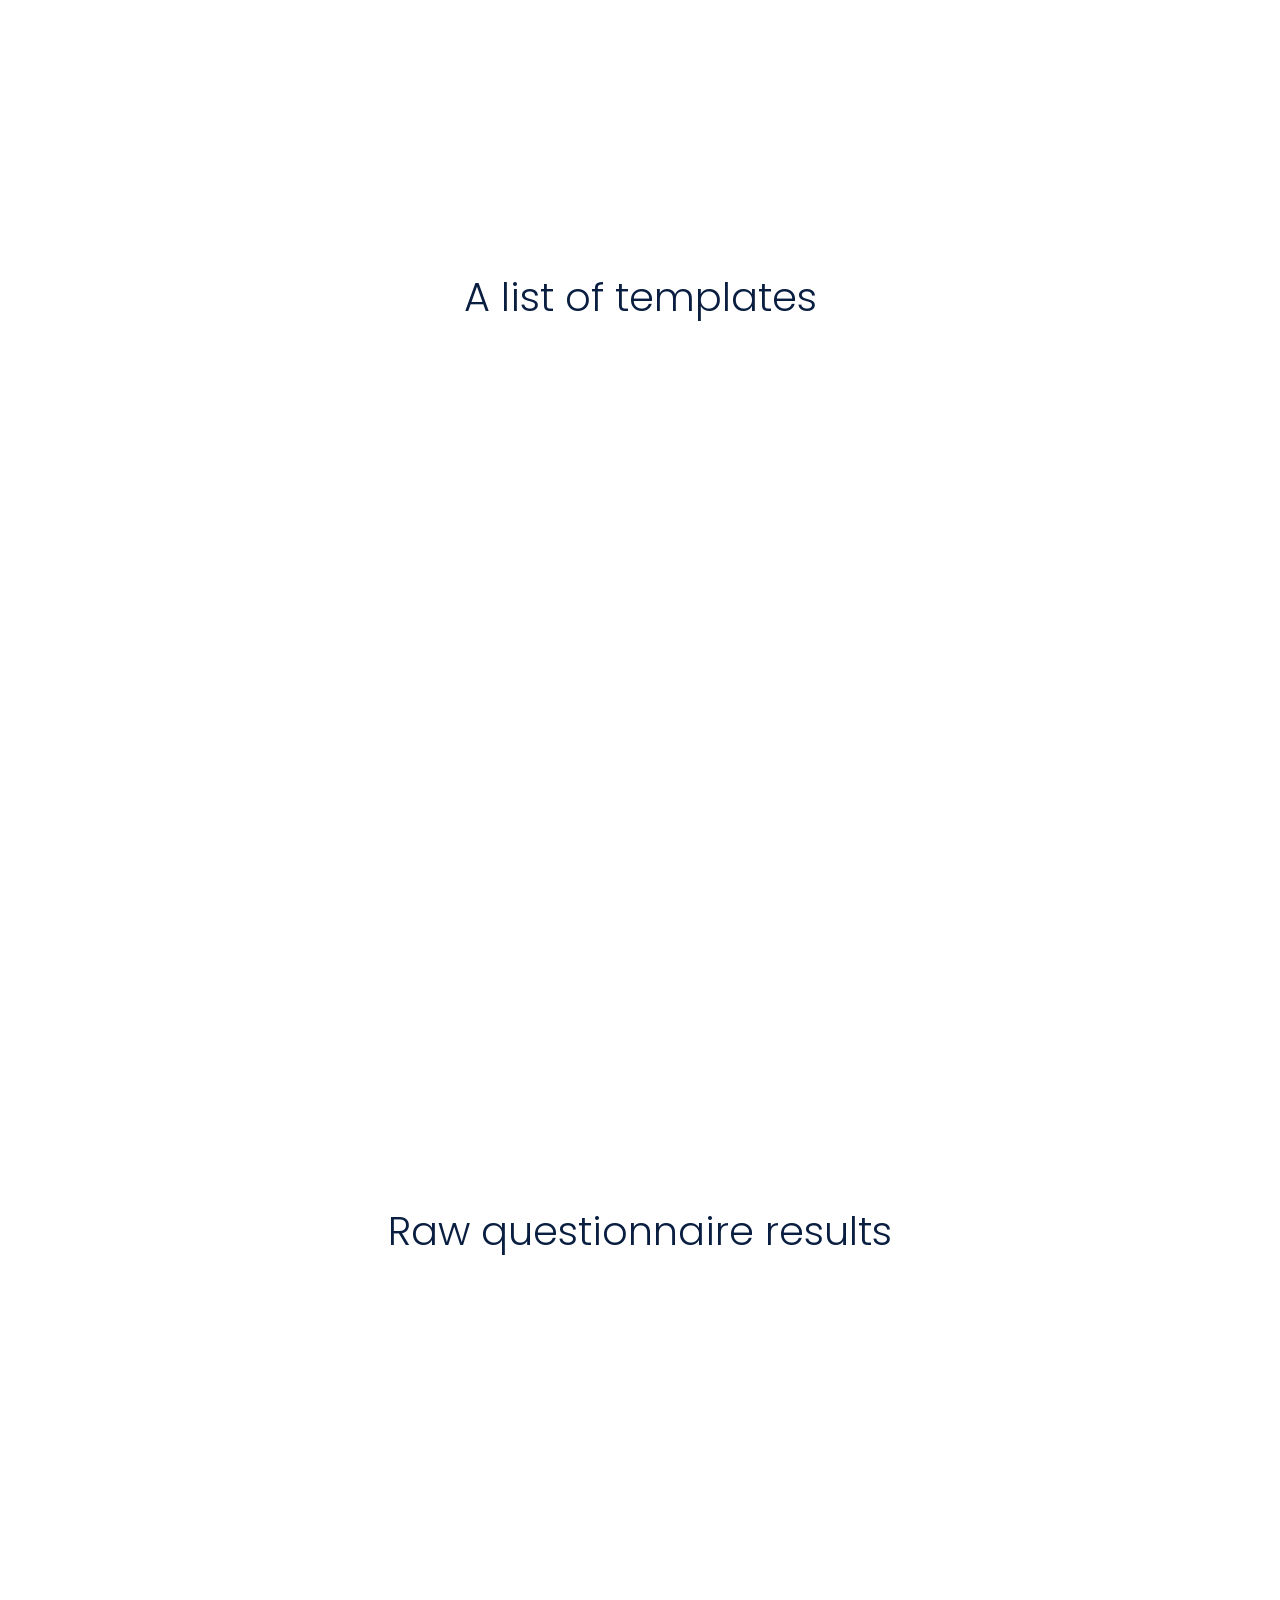
==== commit 27cca54f: "Update index.html" ====
--- a/public/index.html
+++ b/public/index.html
@@ -49,8 +49,8 @@
               <li class="nav-item px-2" data-anchor="data-anchor"><a class="nav-link fw-medium active" aria-current="page" href="#abstract">Abstract</a></li>
               <li class="nav-item px-2" data-anchor="data-anchor"><a class="nav-link" aria-current="page" href="#guess">Questionnaire</a></li>
               <li class="nav-item px-2" data-anchor="data-anchor"><a class="nav-link" aria-current="page" href="#demo">Video</a></li>
-              <li class="nav-item px-2" data-anchor="data-anchor"><a class="nav-link" aria-current="page" href="#template">Template</a></li>
-              <li class="nav-item px-2" data-anchor="data-anchor"><a class="nav-link" aria-current="page" href="#rawData">Raw data</a></li>
+              <li class="nav-item px-2" data-anchor="data-anchor"><a class="nav-link" aria-current="page" href="#template">Templates</a></li>
+              <li class="nav-item px-2" data-anchor="data-anchor"><a class="nav-link" aria-current="page" href="#rawData">Raw results</a></li>
               <!--<li class="nav-item px-2" data-anchor="data-anchor"><a class="nav-link" aria-current="page" href="#result">Result</a></li>-->
             </ul>
           </div>
@@ -346,7 +346,7 @@
         <div class="container">
           <div class="row">
             <div class="col-lg-15 mx-auto text-center mb-4">
-              <h5 class="fw-light fs-3 fs-lg-5 lh-sm mb-3">Template</h5>
+              <h5 class="fw-light fs-3 fs-lg-5 lh-sm mb-3">A list of templates</h5>
               <div class="containerIF">
                <iframe src="https://docs.google.com/spreadsheets/d/e/2PACX-1vSQ8YedOpLpA4Y73E5UTiFCNYZmCq_wXehZNGK25HWAKP5BRof5p75tloUFcWiWsINu8zP2ilio8QFz/pubhtml?widget=true&amp;headers=false" width="100%" height="100%"></iframe>             
               </div>
@@ -370,7 +370,7 @@
         <div class="container">
           <div class="row">
             <div class="col-lg-15 mx-auto text-center mb-4">
-              <h5 class="fw-light fs-3 fs-lg-5 lh-sm mb-3">Raw data</h5>
+              <h5 class="fw-light fs-3 fs-lg-5 lh-sm mb-3">Raw questionnaire results</h5>
               <div class="containerIF">
                 <iframe src="https://docs.google.com/spreadsheets/d/e/2PACX-1vQM17FYBN7rHyloo9VyCmPwoIyFGdnAtTm0xvdZdf6muI2rUsW_QqOv6bP0HCv1h6w2QsgbCJfo_J8f/pubhtml?widget=true&amp;headers=false" width="100%" height="100%"></iframe>   
               </div>
